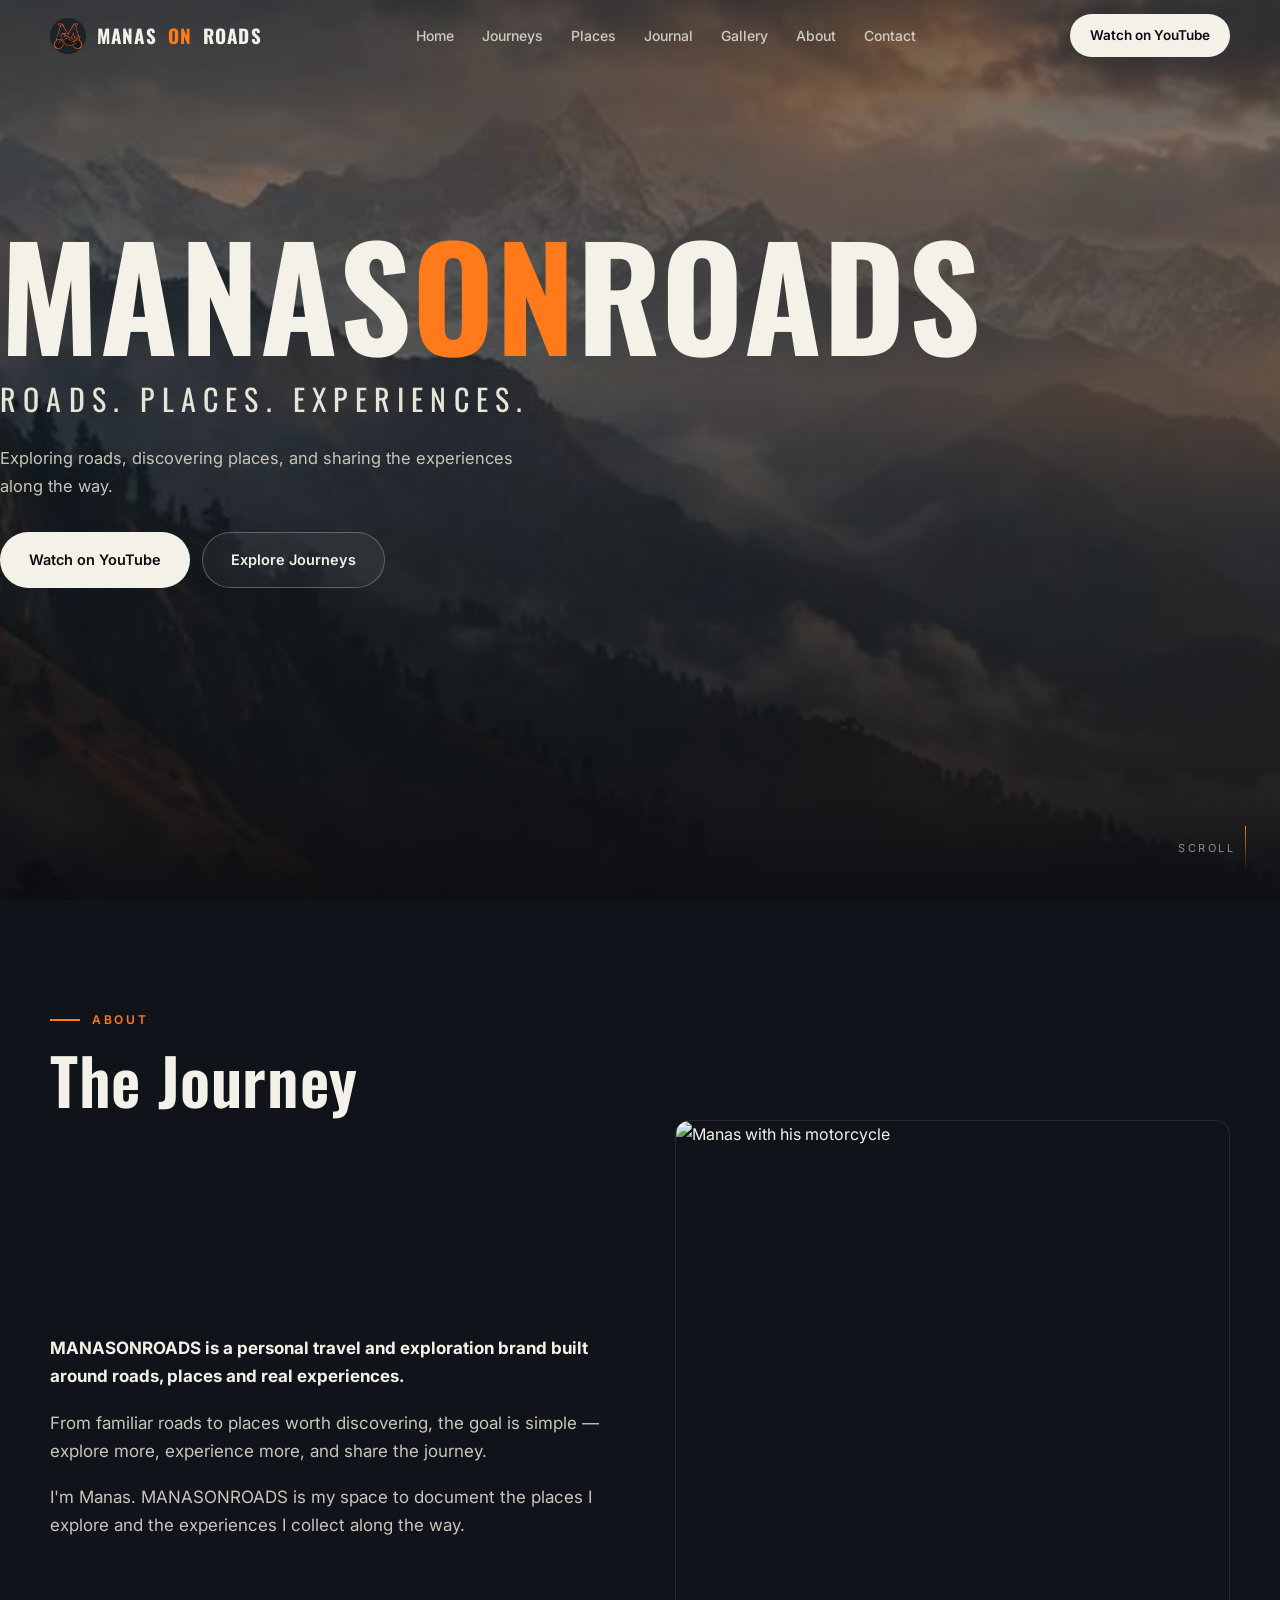
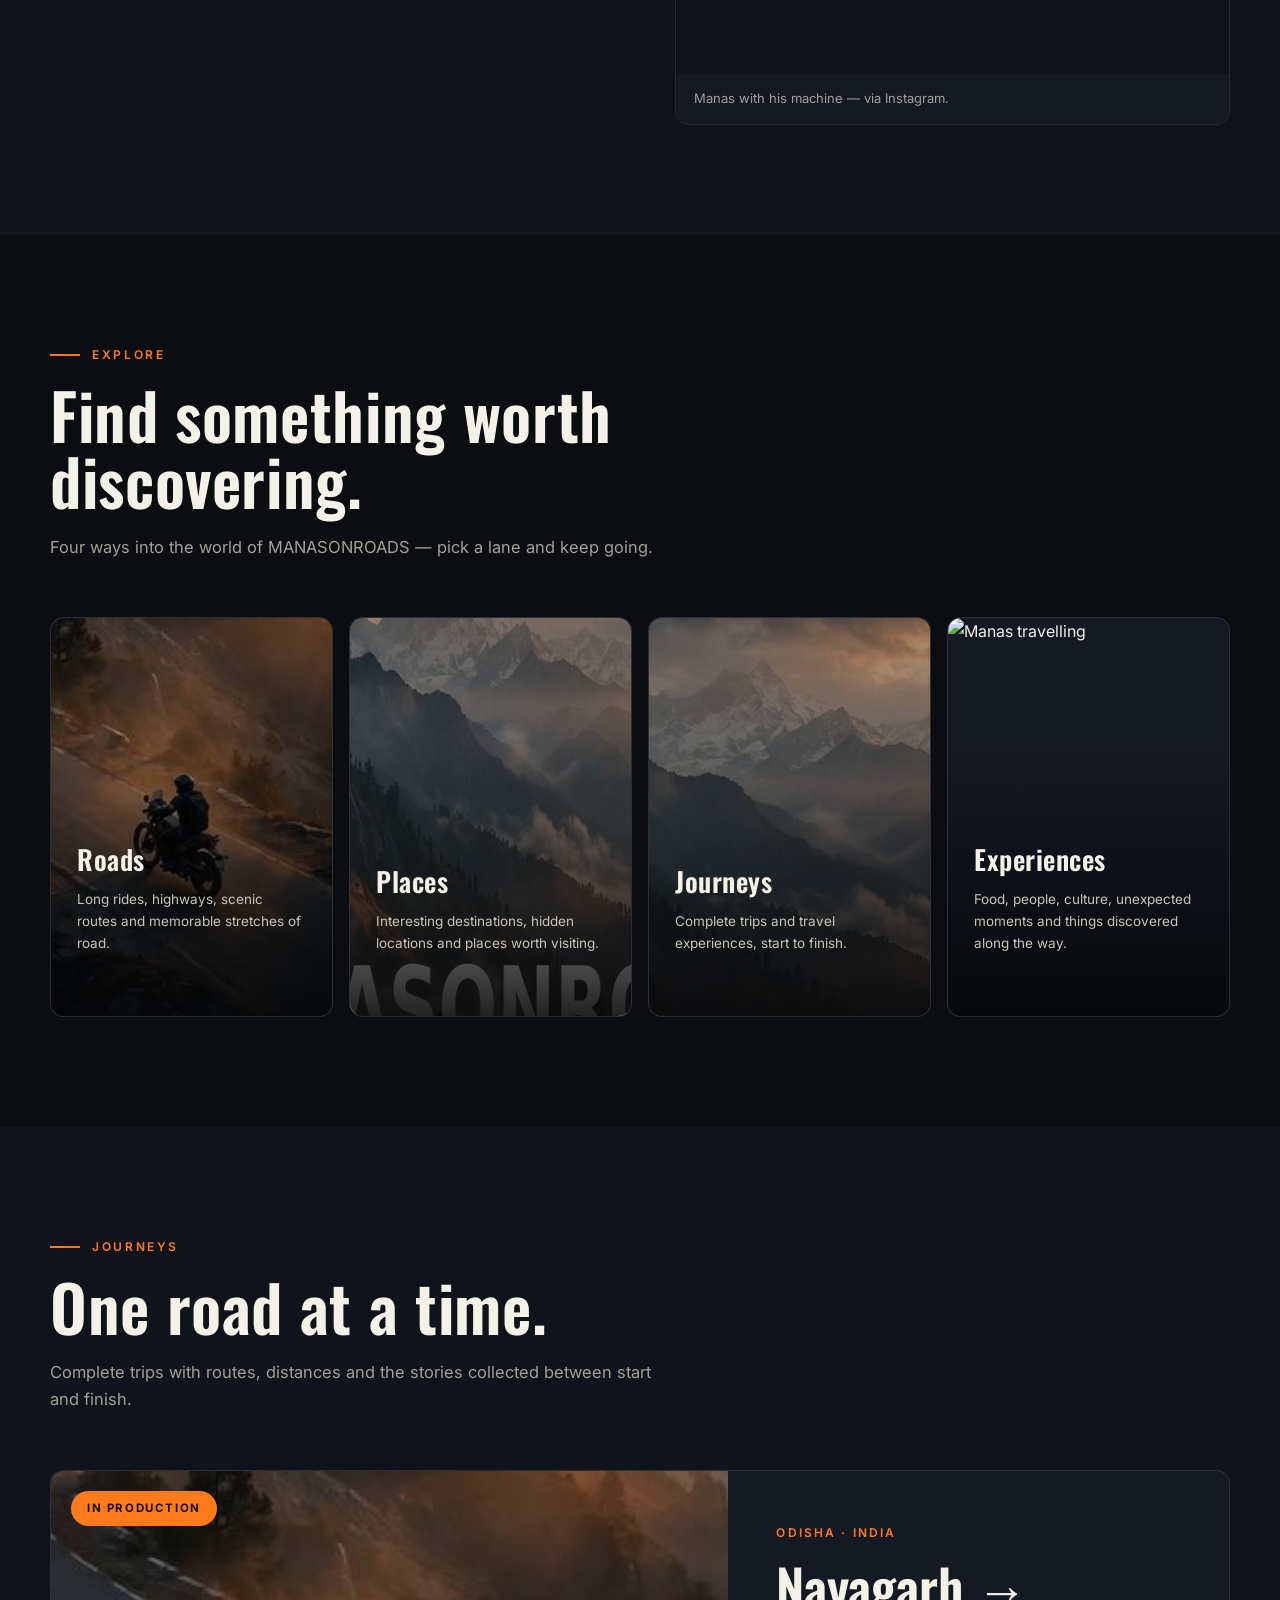
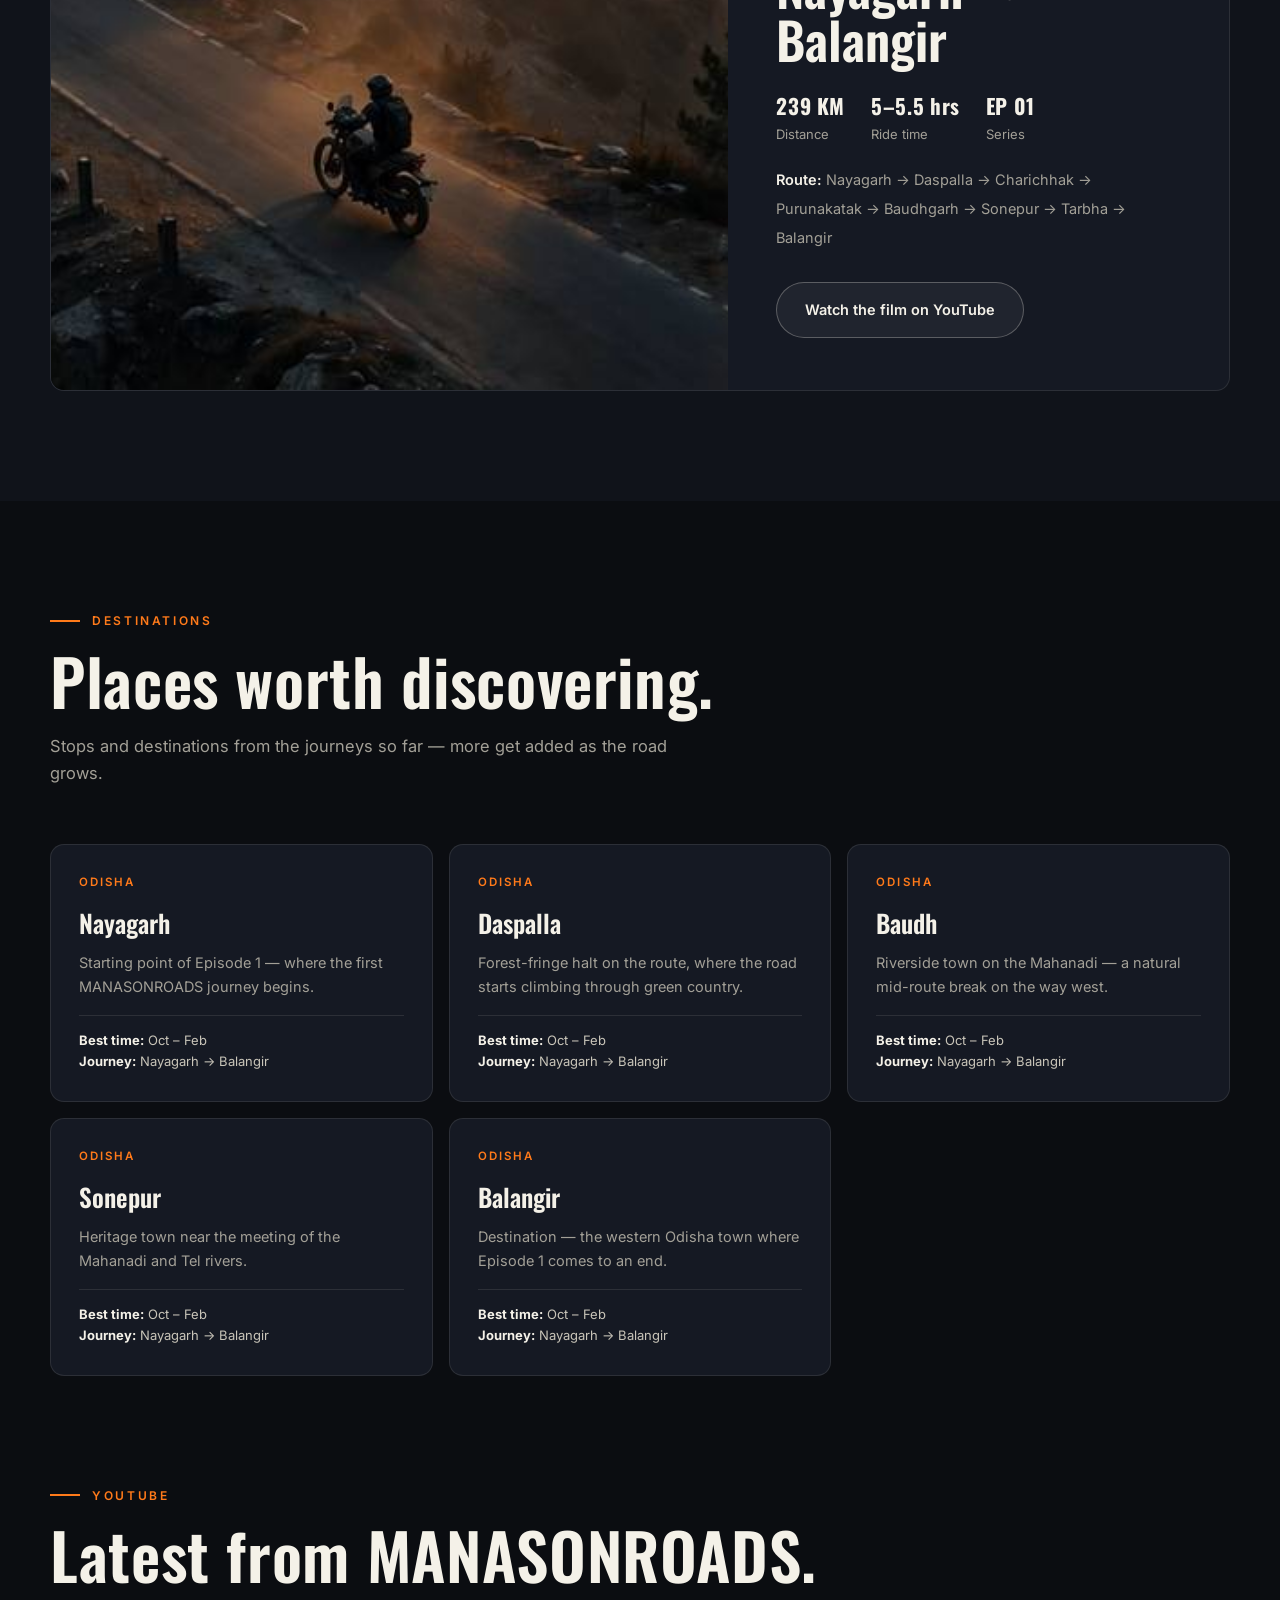
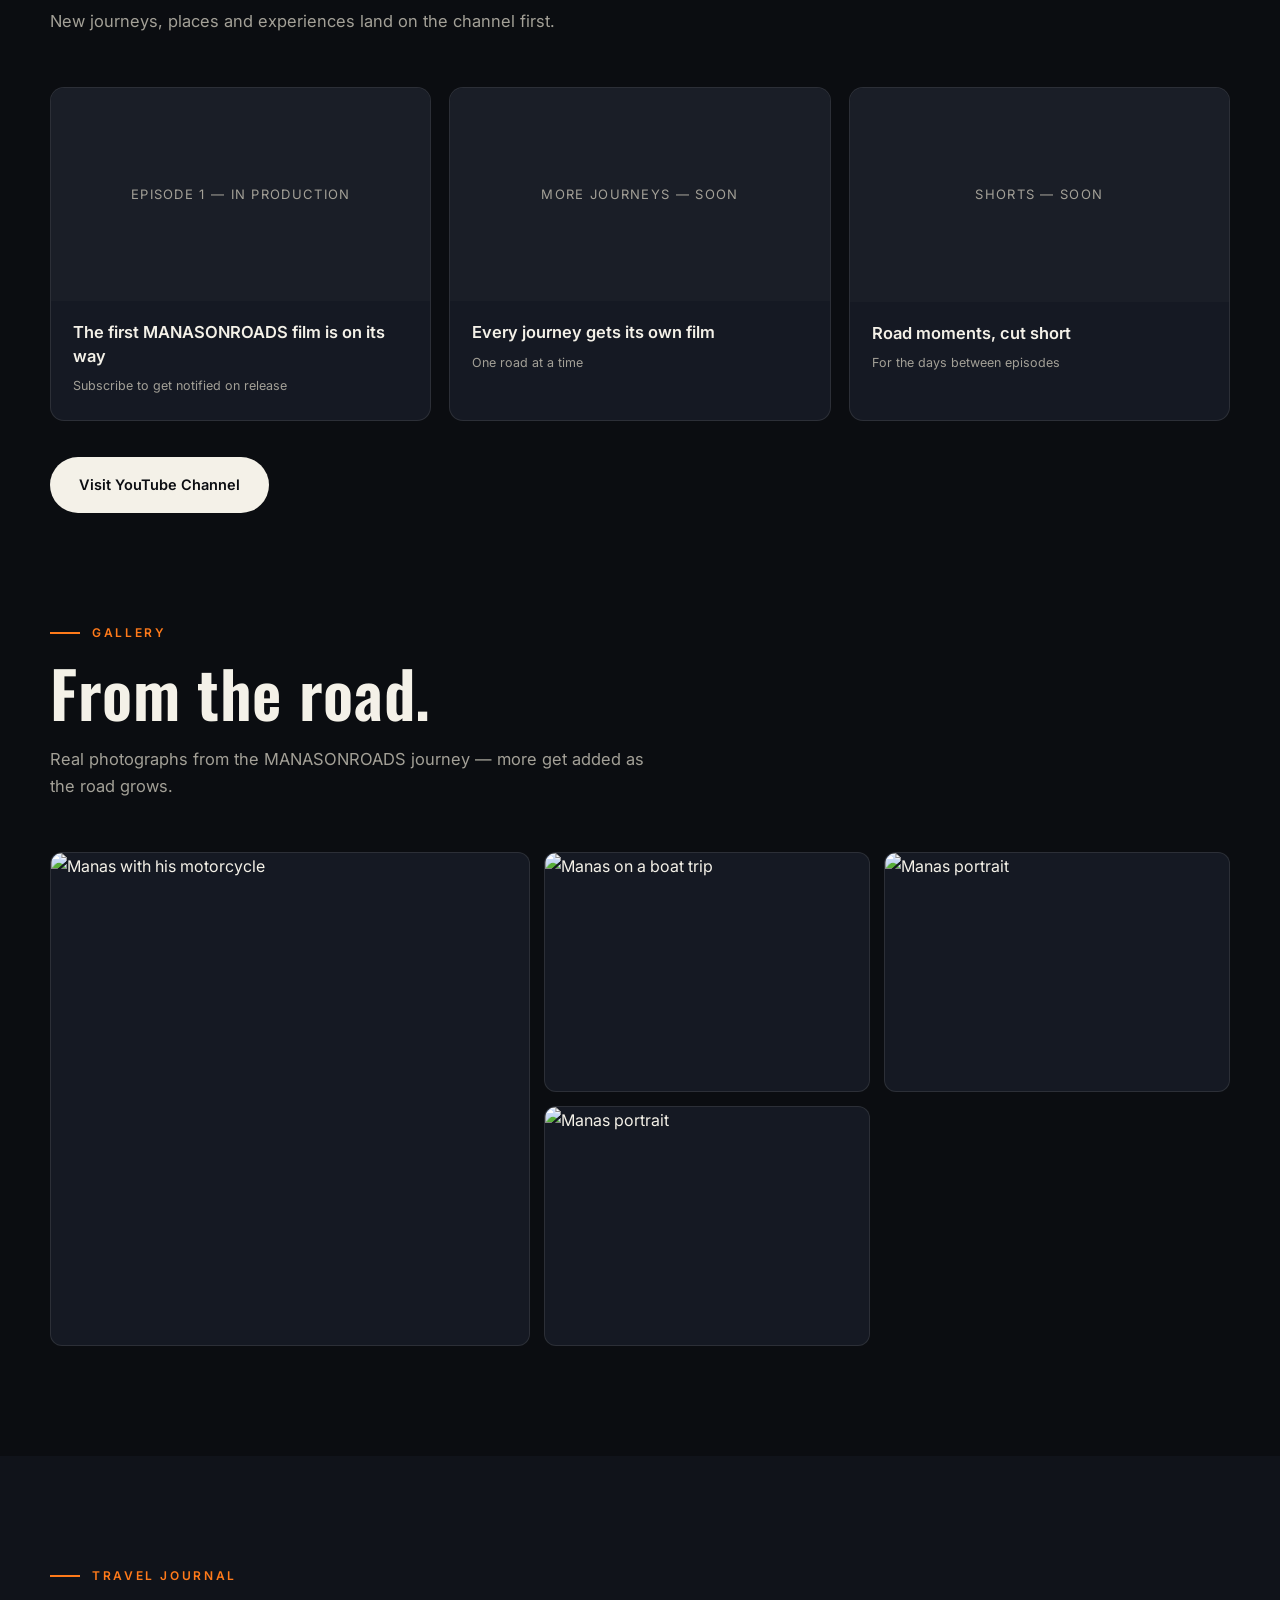
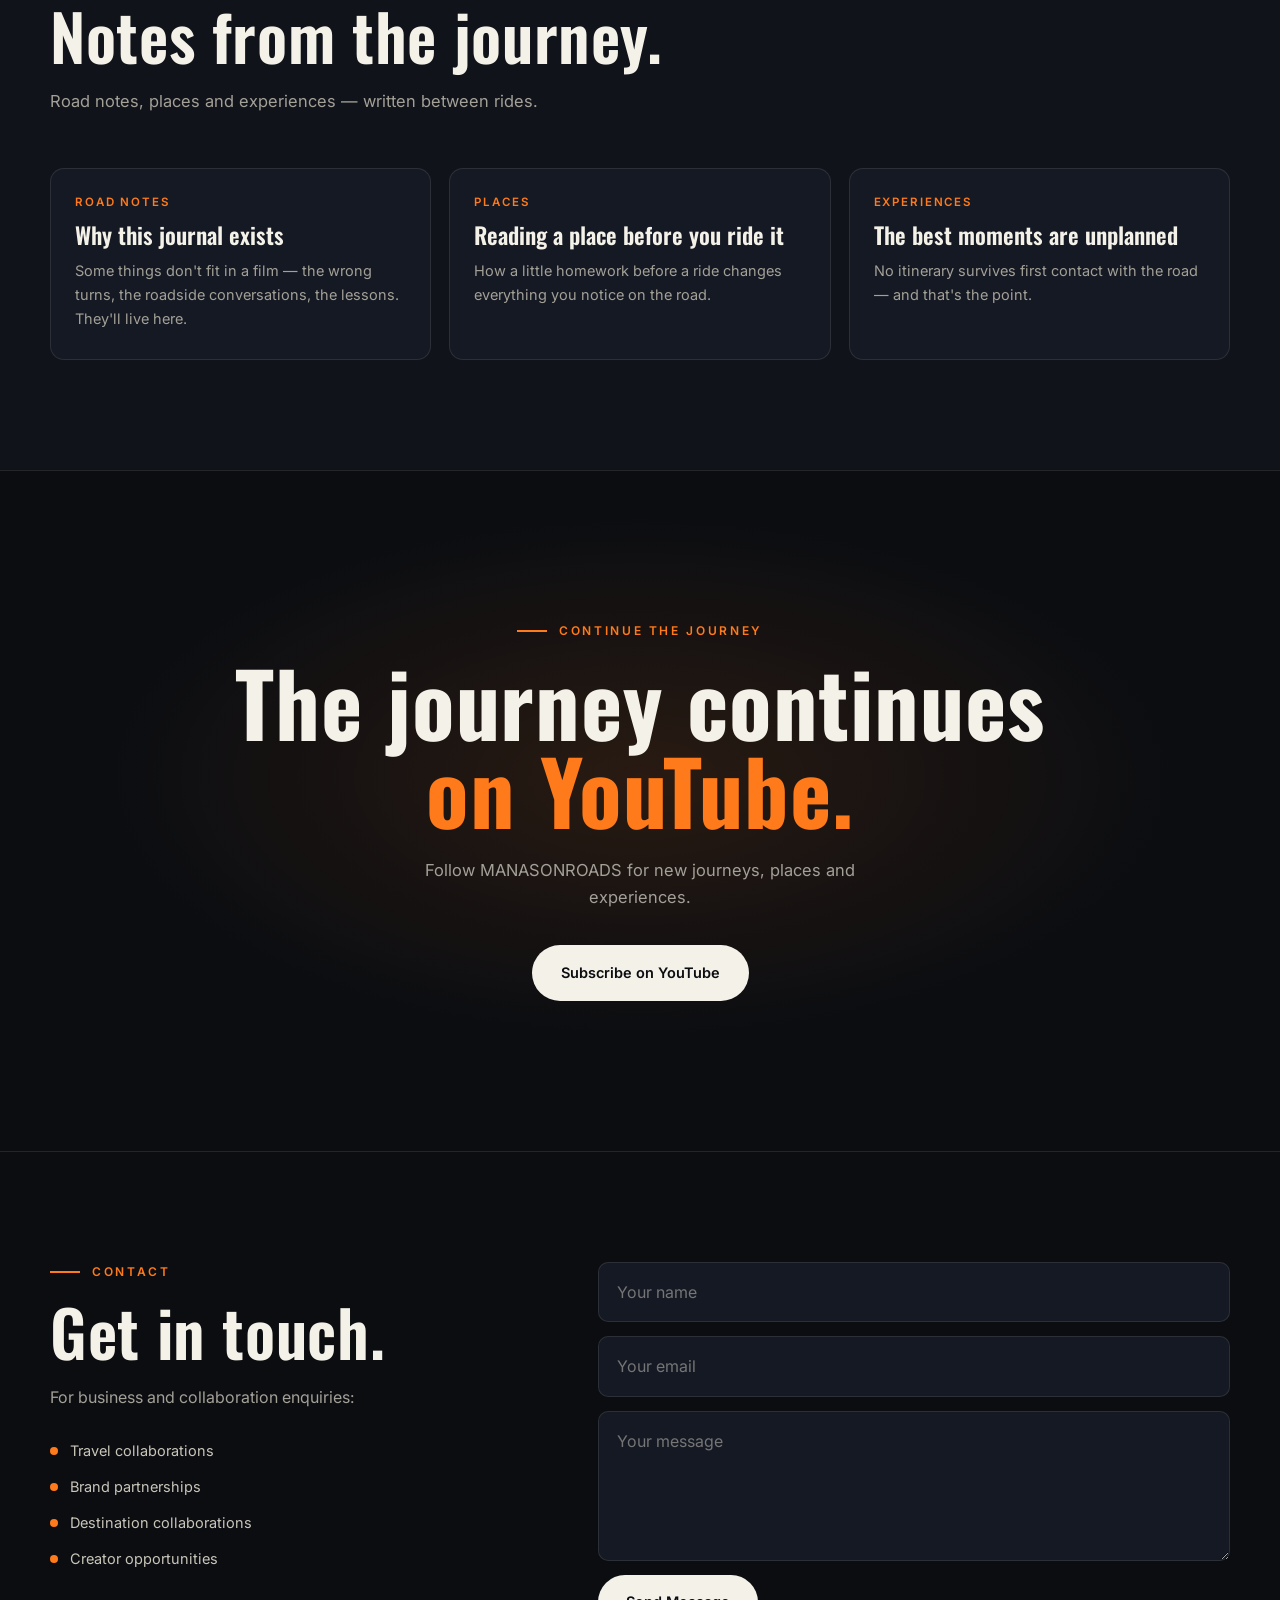
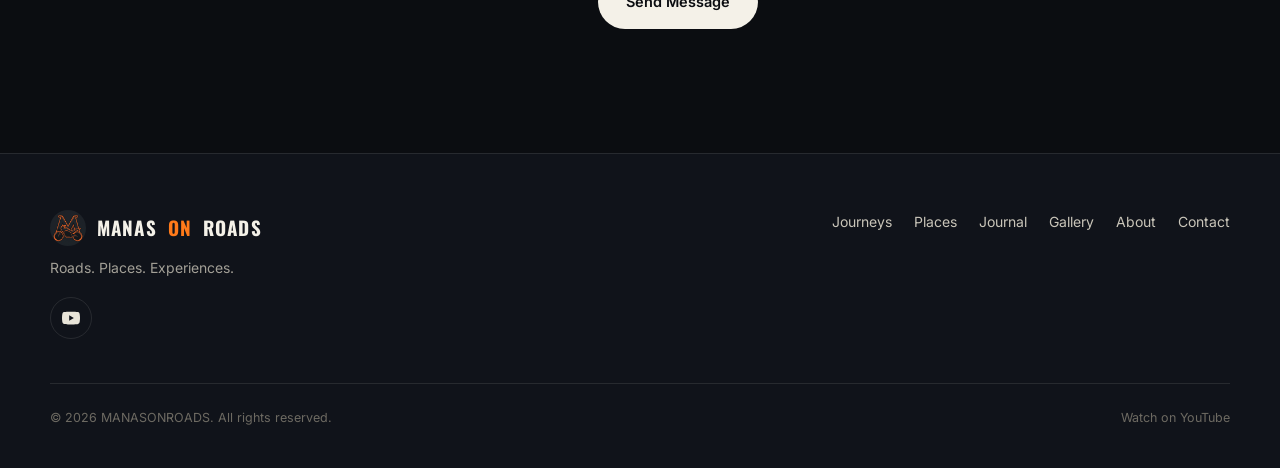
==== index.html @ 65888d36 "Swap selfie for Instagram photos" ====
<!DOCTYPE html>
<html lang="en">
<head>
  <meta charset="UTF-8">
  <meta name="viewport" content="width=device-width, initial-scale=1.0">

  <!--
  ============================================================
  MANASONROADS — SITE CONFIG
  Edit the values below to update links across the whole site.
  Leave a social URL empty ("") and it will be hidden automatically.
  ============================================================
  YOUTUBE_URL   = https://www.youtube.com/@ManasOnRoads
  INSTAGRAM_URL = (not provided yet)
  FACEBOOK_URL  = (not provided yet)
  X_URL         = (not provided yet)
  TELEGRAM_URL  = (not provided yet)
  CONTACT_EMAIL = (not provided yet)
  SITE_URL      = https://jenam977-dot.github.io/manasonroads/
  ============================================================
  CONTENT: journeys, places, journal and gallery items are marked
  with EDIT comments in the body. Replace placeholder imagery
  (assets/*.jpg) with real road photos when available.
  ============================================================
  -->

  <title>MANASONROADS — Roads. Places. Experiences.</title>
  <meta name="description" content="MANASONROADS — exploring roads, discovering places, and sharing the experiences along the way. A personal travel brand by Manas.">
  <meta name="theme-color" content="#0b0d11">
  <link rel="canonical" href="https://jenam977-dot.github.io/manasonroads/">

  <meta property="og:title" content="MANASONROADS — Roads. Places. Experiences.">
  <meta property="og:description" content="Exploring roads, discovering places, and sharing the experiences along the way.">
  <meta property="og:type" content="website">
  <meta property="og:url" content="https://jenam977-dot.github.io/manasonroads/">
  <meta property="og:image" content="https://jenam977-dot.github.io/manasonroads/assets/hero.jpg">
  <meta name="twitter:card" content="summary_large_image">
  <meta name="twitter:title" content="MANASONROADS — Roads. Places. Experiences.">
  <meta name="twitter:description" content="Exploring roads, discovering places, and sharing the experiences along the way.">
  <meta name="twitter:image" content="https://jenam977-dot.github.io/manasonroads/assets/hero.jpg">

  <link rel="icon" type="image/png" href="assets/logo.png">
  <link rel="preconnect" href="https://fonts.googleapis.com">
  <link rel="preconnect" href="https://fonts.gstatic.com" crossorigin>
  <link href="https://fonts.googleapis.com/css2?family=Oswald:wght@500;600;700&family=Inter:wght@400;500;600&display=swap" rel="stylesheet">

  <script type="application/ld+json">
  {
    "@context": "https://schema.org",
    "@type": "WebSite",
    "name": "MANASONROADS",
    "alternateName": "ManasOnRoads",
    "url": "https://jenam977-dot.github.io/manasonroads/",
    "description": "Roads. Places. Experiences. A personal travel brand by Manas.",
    "publisher": {
      "@type": "Person",
      "name": "Manas",
      "sameAs": ["https://www.youtube.com/@ManasOnRoads"]
    }
  }
  </script>

  <style>
    :root {
      --bg: #0b0d11;
      --bg-soft: #10131a;
      --surface: #151923;
      --text: #f4f1e8;
      --muted: #a3a097;
      --line: rgba(244,241,232,.10);
      --accent: #ff7a1a;
      --accent-soft: rgba(255,122,26,.12);
      --max: 1180px;
      --radius: 14px;
      --nav-height: 72px;
    }

    * { box-sizing: border-box; margin: 0; padding: 0; }
    html { scroll-behavior: smooth; }
    body {
      background: var(--bg); color: var(--text);
      font-family: "Inter", system-ui, -apple-system, sans-serif;
      line-height: 1.65; overflow-x: hidden;
      -webkit-font-smoothing: antialiased;
    }
    a { color: inherit; text-decoration: none; }
    img { width: 100%; display: block; object-fit: cover; }
    button { font: inherit; }
    ::selection { background: var(--accent); color: #14100a; }
    :focus-visible { outline: 2px solid var(--accent); outline-offset: 3px; }

    .container { width: min(calc(100% - 40px), var(--max)); margin: auto; }

    /* ---------- nav ---------- */
    .nav {
      position: fixed; inset: 0 0 auto; height: var(--nav-height); z-index: 1000;
      border-bottom: 1px solid transparent; transition: background .3s ease, border-color .3s ease;
    }
    .nav.scrolled { background: rgba(11,13,17,.88); backdrop-filter: blur(14px); border-color: var(--line); }
    .nav-inner { height: 100%; display: flex; align-items: center; justify-content: space-between; }
    .logo { display: flex; align-items: center; gap: 11px; font-family: "Oswald", sans-serif; font-size: 19px; font-weight: 700; letter-spacing: .06em; }
    .logo img { width: 36px; height: 36px; border-radius: 50%; }
    .logo span { color: var(--accent); }
    .nav-links { display: flex; gap: 28px; align-items: center; list-style: none; }
    .nav-links a { color: #cfccc2; font-size: 14px; font-weight: 500; transition: color .2s; }
    .nav-links a:hover { color: #fff; }
    .youtube-btn {
      background: var(--text); color: #0b0d11; border-radius: 999px;
      padding: 10px 20px; font-weight: 600; font-size: 13.5px; transition: transform .2s, background .2s;
    }
    .youtube-btn:hover { transform: translateY(-2px); background: var(--accent); }
    .menu-btn { display: none; border: 0; background: none; color: #fff; font-size: 26px; cursor: pointer; line-height: 1; }

    /* ---------- hero ---------- */
    .hero { min-height: 100svh; position: relative; display: flex; align-items: flex-end; overflow: hidden; }
    .hero-bg {
      position: absolute; inset: 0;
      background:
        linear-gradient(180deg, rgba(11,13,17,.30) 0%, rgba(11,13,17,.18) 38%, rgba(11,13,17,.94) 100%),
        url("assets/hero.jpg") center / cover;
      animation: heroDrift 22s ease-in-out infinite alternate;
    }
    @keyframes heroDrift { from { transform: scale(1.02); } to { transform: scale(1.09); } }
    .hero-content { position: relative; z-index: 2; padding-bottom: 84px; width: 100%; }
    .hero h1 {
      font-family: "Oswald", sans-serif; font-weight: 700;
      font-size: clamp(56px, 11vw, 148px); line-height: .92; letter-spacing: .01em;
      animation: riseIn 1s ease both .1s;
    }
    .hero h1 span { color: var(--accent); }
    .hero .sub {
      font-family: "Oswald", sans-serif; font-size: clamp(19px, 3vw, 30px);
      letter-spacing: .24em; text-transform: uppercase; color: #e8e4d8; margin-top: 16px;
      animation: riseIn 1s ease both .28s;
    }
    .hero-description { max-width: 540px; color: #c9c5b9; margin-top: 22px; font-size: 16.5px; animation: riseIn 1s ease both .42s; }
    .hero-actions { display: flex; gap: 12px; margin-top: 32px; flex-wrap: wrap; animation: riseIn 1s ease both .54s; }
    @keyframes riseIn { from { opacity: 0; transform: translateY(26px); } to { opacity: 1; transform: none; } }
    .btn {
      display: inline-flex; align-items: center; justify-content: center;
      padding: 15px 28px; border-radius: 999px; font-size: 14.5px; font-weight: 600;
      transition: transform .2s, background .2s, border-color .2s; border: 1px solid transparent; cursor: pointer;
    }
    .btn-primary { background: var(--text); color: #0b0d11; }
    .btn-primary:hover { background: var(--accent); transform: translateY(-2px); }
    .btn-secondary { border-color: rgba(244,241,232,.28); color: var(--text); background: rgba(255,255,255,.05); }
    .btn-secondary:hover { border-color: var(--accent); color: var(--accent); }
    .scroll-hint {
      position: absolute; right: 34px; bottom: 30px; z-index: 2;
      font-size: 11px; letter-spacing: .22em; text-transform: uppercase; color: #8f8c83;
      display: flex; align-items: center; gap: 10px;
    }
    .scroll-hint::after { content: ""; width: 1px; height: 44px; background: linear-gradient(var(--accent), transparent); animation: hintDrop 2.2s ease-in-out infinite; }
    @keyframes hintDrop { 0%,100% { opacity: .35; } 50% { opacity: 1; } }

    /* ---------- sections ---------- */
    section { padding: 110px 0; }
    .section-label { color: var(--accent); font-size: 12px; font-weight: 600; text-transform: uppercase; letter-spacing: .22em; margin-bottom: 16px; display: flex; align-items: center; gap: 12px; }
    .section-label::before { content: ""; width: 30px; height: 2px; background: var(--accent); }
    .section-title { font-family: "Oswald", sans-serif; font-weight: 600; font-size: clamp(36px, 5vw, 64px); letter-spacing: .01em; line-height: 1.04; max-width: 820px; }
    .section-intro { max-width: 620px; color: var(--muted); margin-top: 20px; font-size: 16.5px; }

    /* ---------- about ---------- */
    .about { background: var(--bg-soft); }
    .about-grid { display: grid; grid-template-columns: 1fr 1fr; gap: 70px; align-items: center; margin-top: 8px; }
    .about-copy { color: #c9c5b9; font-size: 17px; margin-top: 28px; max-width: 560px; }
    .about-copy p + p { margin-top: 18px; }
    .about-copy strong { color: var(--text); }
    .about-image { border-radius: var(--radius); overflow: hidden; border: 1px solid var(--line); }
    .about-image img { aspect-ratio: 1 / 1; }
    .about-image figcaption { padding: 14px 18px; font-size: 13px; color: var(--muted); background: var(--surface); }

    /* ---------- explore ---------- */
    .explore-grid { margin-top: 56px; display: grid; grid-template-columns: repeat(4, 1fr); gap: 16px; }
    .explore-card { min-height: 400px; position: relative; border-radius: var(--radius); overflow: hidden; background: var(--surface); border: 1px solid var(--line); display: block; }
    .explore-card img { height: 100%; position: absolute; inset: 0; transition: transform .8s cubic-bezier(.2,.6,.2,1); }
    .explore-card:hover img { transform: scale(1.07); }
    .explore-overlay {
      position: absolute; inset: 0; padding: 26px; display: flex; flex-direction: column; justify-content: flex-end;
      background: linear-gradient(transparent 30%, rgba(5,6,8,.88));
    }
    .explore-card h3 { font-family: "Oswald", sans-serif; font-size: 27px; font-weight: 600; letter-spacing: .02em; }
    .explore-card p { color: #c9c5b9; font-size: 13.5px; margin-top: 6px; }
    .explore-go { margin-top: 14px; font-size: 13px; font-weight: 600; color: var(--accent); letter-spacing: .08em; text-transform: uppercase; opacity: 0; transform: translateY(6px); transition: opacity .3s, transform .3s; }
    .explore-card:hover .explore-go { opacity: 1; transform: none; }

    /* ---------- journeys ---------- */
    .journeys { background: var(--bg-soft); }
    .journey-card {
      margin-top: 56px; display: grid; grid-template-columns: 1.15fr .85fr;
      border-radius: var(--radius); overflow: hidden; background: var(--surface); border: 1px solid var(--line);
    }
    .journey-image { position: relative; overflow: hidden; min-height: 420px; }
    .journey-image img { position: absolute; inset: 0; height: 100%; transition: transform .8s cubic-bezier(.2,.6,.2,1); }
    .journey-card:hover .journey-image img { transform: scale(1.045); }
    .journey-status {
      position: absolute; top: 20px; left: 20px; z-index: 2;
      background: var(--accent); color: #14100a; font-size: 11.5px; font-weight: 700;
      letter-spacing: .14em; text-transform: uppercase; padding: 8px 16px; border-radius: 999px;
    }
    .journey-info { padding: 52px 48px; display: flex; flex-direction: column; justify-content: center; }
    .journey-tag { color: var(--accent); font-size: 12px; letter-spacing: .18em; text-transform: uppercase; margin-bottom: 18px; font-weight: 600; }
    .journey-info h3 { font-family: "Oswald", sans-serif; font-size: clamp(34px, 4vw, 54px); line-height: 1.02; font-weight: 600; }
    .journey-meta { display: flex; gap: 26px; margin-top: 24px; flex-wrap: wrap; }
    .journey-meta div { font-size: 13px; color: var(--muted); }
    .journey-meta b { display: block; font-family: "Oswald", sans-serif; font-size: 21px; color: var(--text); letter-spacing: .03em; }
    .route { color: var(--muted); font-size: 14.5px; margin-top: 20px; line-height: 2; }
    .route b { color: var(--text); font-weight: 600; }
    .journey-info .btn { margin-top: 30px; align-self: flex-start; }

    /* ---------- places ---------- */
    .places-grid { margin-top: 56px; display: grid; grid-template-columns: repeat(3, 1fr); gap: 16px; }
    .place-card { border: 1px solid var(--line); border-radius: var(--radius); background: var(--surface); padding: 28px; transition: border-color .25s, transform .25s; }
    .place-card:hover { border-color: var(--accent); transform: translateY(-4px); }
    .place-card .state { font-size: 11.5px; letter-spacing: .18em; text-transform: uppercase; color: var(--accent); font-weight: 600; }
    .place-card h3 { font-family: "Oswald", sans-serif; font-size: 25px; margin: 10px 0 8px; font-weight: 600; }
    .place-card p { color: var(--muted); font-size: 14.5px; }
    .place-card .best { margin-top: 16px; font-size: 13px; color: #c9c5b9; border-top: 1px solid var(--line); padding-top: 14px; }
    .place-card .best b { color: var(--text); }

    /* ---------- videos ---------- */
    .video-grid { margin-top: 52px; display: grid; grid-template-columns: repeat(3, 1fr); gap: 18px; }
    .video-card { background: var(--surface); border: 1px solid var(--line); border-radius: var(--radius); overflow: hidden; transition: transform .25s, border-color .25s; }
    .video-card:hover { transform: translateY(-5px); border-color: var(--accent); }
    .video-thumb { aspect-ratio: 16 / 9; position: relative; background: #1a1e27; overflow: hidden; display: grid; place-items: center; }
    .video-thumb img { position: absolute; inset: 0; height: 100%; }
    .video-thumb .ph { color: var(--muted); font-size: 13px; letter-spacing: .1em; text-transform: uppercase; padding: 0 24px; text-align: center; }
    .video-info { padding: 20px 22px 24px; }
    .video-info h3 { font-size: 16.5px; line-height: 1.4; font-weight: 600; }
    .video-meta { color: var(--muted); font-size: 12.5px; margin-top: 8px; }
    .cta-row { margin-top: 36px; }

    /* ---------- gallery ---------- */
    .gallery-grid { margin-top: 52px; display: grid; grid-template-columns: 1.25fr .85fr .9fr; grid-auto-rows: 240px; gap: 14px; }
    .gallery-item { overflow: hidden; border-radius: 12px; cursor: zoom-in; position: relative; border: 1px solid var(--line); background: var(--surface); }
    .gallery-item:first-child { grid-row: span 2; }
    .gallery-item img { height: 100%; transition: transform .7s cubic-bezier(.2,.6,.2,1); }
    .gallery-item:hover img { transform: scale(1.06); }
    .gallery-item figcaption {
      position: absolute; left: 0; right: 0; bottom: 0; padding: 26px 18px 14px; font-size: 13px; color: #e8e4d8;
      background: linear-gradient(transparent, rgba(5,6,8,.85)); opacity: 0; transition: opacity .3s;
    }
    .gallery-item:hover figcaption { opacity: 1; }

    /* ---------- journal ---------- */
    .journal { background: var(--bg-soft); }
    .journal-grid { margin-top: 52px; display: grid; grid-template-columns: repeat(3, 1fr); gap: 18px; }
    .journal-card { border: 1px solid var(--line); border-radius: var(--radius); overflow: hidden; background: var(--surface); transition: transform .25s, border-color .25s; }
    .journal-card:hover { transform: translateY(-4px); border-color: var(--accent); }
    .journal-card img { aspect-ratio: 16 / 10; }
    .journal-body { padding: 24px 24px 28px; }
    .journal-cat { color: var(--accent); font-size: 11.5px; text-transform: uppercase; letter-spacing: .16em; font-weight: 600; }
    .journal-card h3 { font-family: "Oswald", sans-serif; font-size: 23px; line-height: 1.2; margin-top: 10px; font-weight: 600; }
    .journal-card p { color: var(--muted); font-size: 14.5px; margin-top: 10px; }

    /* ---------- youtube cta ---------- */
    .youtube-cta { padding: 150px 0; text-align: center; background: radial-gradient(ellipse 60% 55% at 50% 45%, var(--accent-soft), transparent 70%), var(--bg); border-top: 1px solid var(--line); border-bottom: 1px solid var(--line); }
    .youtube-cta h2 { font-family: "Oswald", sans-serif; font-size: clamp(40px, 7vw, 88px); letter-spacing: .01em; line-height: 1; max-width: 900px; margin: 0 auto; font-weight: 700; }
    .youtube-cta h2 span { color: var(--accent); }
    .youtube-cta p { color: var(--muted); max-width: 520px; margin: 24px auto 34px; font-size: 16.5px; }

    /* ---------- contact ---------- */
    .contact-grid { display: grid; grid-template-columns: .85fr 1.15fr; gap: 80px; align-items: start; }
    .contact-copy p { color: var(--muted); max-width: 440px; margin-top: 20px; font-size: 16px; }
    .contact-points { margin-top: 28px; display: grid; gap: 12px; }
    .contact-points div { display: flex; gap: 12px; align-items: center; font-size: 14.5px; color: #c9c5b9; }
    .contact-points i { width: 8px; height: 8px; border-radius: 50%; background: var(--accent); flex: none; font-style: normal; }
    .contact-form { display: grid; gap: 14px; }
    .contact-form input, .contact-form textarea {
      width: 100%; border: 1px solid var(--line); background: var(--surface); color: #fff;
      border-radius: 10px; padding: 16px 18px; outline: none; font: inherit; transition: border-color .2s;
    }
    .contact-form input:focus, .contact-form textarea:focus { border-color: var(--accent); }
    .contact-form textarea { min-height: 150px; resize: vertical; }
    .contact-form .btn { justify-self: start; border: 0; }
    .form-note { font-size: 13px; color: var(--muted); }

    /* ---------- footer ---------- */
    footer { border-top: 1px solid var(--line); padding: 56px 0 40px; background: var(--bg-soft); }
    .footer-top { display: flex; justify-content: space-between; gap: 34px; align-items: flex-start; flex-wrap: wrap; }
    .footer-brand .logo { margin-bottom: 10px; }
    .footer-tagline { color: var(--muted); font-size: 14px; }
    .footer-nav { display: flex; gap: 22px; flex-wrap: wrap; font-size: 14px; color: #c9c5b9; }
    .footer-nav a:hover { color: var(--accent); }
    .socials { display: flex; gap: 10px; margin-top: 18px; }
    .socials a {
      width: 42px; height: 42px; border-radius: 50%; border: 1px solid var(--line);
      display: grid; place-items: center; transition: border-color .2s, background .2s, transform .2s;
    }
    .socials a:hover { border-color: var(--accent); background: var(--accent-soft); transform: translateY(-2px); }
    .socials svg { width: 18px; height: 18px; fill: #e8e4d8; }
    .copyright { color: #6d6a62; font-size: 12.5px; margin-top: 44px; padding-top: 24px; border-top: 1px solid var(--line); display: flex; justify-content: space-between; gap: 12px; flex-wrap: wrap; }

    /* ---------- lightbox ---------- */
    .lightbox { position: fixed; inset: 0; z-index: 2000; background: rgba(4,5,7,.95); display: none; place-items: center; padding: 24px; }
    .lightbox.active { display: grid; }
    .lightbox figure { max-width: 1020px; width: 100%; }
    .lightbox img { max-height: 80vh; object-fit: contain; border-radius: 8px; }
    .lightbox figcaption { text-align: center; color: var(--muted); font-size: 14px; margin-top: 14px; }
    .lightbox-close { position: absolute; top: 20px; right: 26px; background: none; color: #fff; border: 0; font-size: 38px; cursor: pointer; line-height: 1; }

    .reveal { opacity: 0; transform: translateY(28px); transition: opacity .8s ease, transform .8s ease; }
    .reveal.in { opacity: 1; transform: none; }

    @media (prefers-reduced-motion: reduce) {
      *, *::before, *::after { animation: none !important; transition: none !important; }
      html { scroll-behavior: auto; }
      .reveal { opacity: 1; transform: none; }
    }

    @media (max-width: 960px) {
      .nav-links, .nav .youtube-btn { display: none; }
      .menu-btn { display: block; }
      .nav-links.mobile-open {
        display: flex; position: absolute; top: var(--nav-height); left: 16px; right: 16px;
        background: rgba(13,16,22,.98); border: 1px solid var(--line); border-radius: 14px;
        padding: 18px 22px; flex-direction: column; align-items: flex-start; gap: 4px;
      }
      .nav-links.mobile-open a { padding: 10px 0; font-size: 16px; width: 100%; }
      .about-grid, .journey-card, .contact-grid { grid-template-columns: 1fr; }
      .about-grid { gap: 44px; }
      .explore-grid { grid-template-columns: repeat(2, 1fr); }
      .places-grid, .video-grid, .journal-grid { grid-template-columns: 1fr 1fr; }
      .journey-info { padding: 36px 30px; }
      .journey-image { min-height: 300px; }
      .contact-grid { gap: 48px; }
    }
    @media (max-width: 620px) {
      .container { width: min(calc(100% - 32px), var(--max)); }
      section { padding: 76px 0; }
      .hero-content { padding-bottom: 70px; }
      .scroll-hint { display: none; }
      .explore-grid, .places-grid, .video-grid, .journal-grid { grid-template-columns: 1fr; }
      .explore-card { min-height: 320px; }
      .gallery-grid { grid-template-columns: 1fr 1fr; grid-auto-rows: 170px; }
      .gallery-item:first-child { grid-column: span 2; grid-row: span 1; }
      .btn { width: 100%; }
      .hero-actions .btn { width: auto; flex: 1; }
      .footer-top { flex-direction: column; }
    }
  </style>
</head>

<body>

  <header class="nav" id="navbar">
    <div class="container nav-inner">
      <a href="#home" class="logo" aria-label="MANASONROADS home">
        <img src="assets/logo.png" alt="MANASONROADS logo">MANAS<span>ON</span>ROADS
      </a>
      <nav aria-label="Primary">
        <ul class="nav-links" id="navLinks">
          <li><a href="#home">Home</a></li>
          <li><a href="#journeys">Journeys</a></li>
          <li><a href="#places">Places</a></li>
          <li><a href="#journal">Journal</a></li>
          <li><a href="#gallery">Gallery</a></li>
          <li><a href="#about">About</a></li>
          <li><a href="#contact">Contact</a></li>
        </ul>
      </nav>
      <a class="youtube-btn" data-link="youtube" href="https://www.youtube.com/@ManasOnRoads" target="_blank" rel="noopener">Watch on YouTube</a>
      <button class="menu-btn" id="menuBtn" aria-label="Open menu" aria-expanded="false">☰</button>
    </div>
  </header>

  <main>
    <!-- ============ HERO ============ -->
    <section class="hero" id="home">
      <div class="hero-bg" role="img" aria-label="Dawn light over mountain ridges"></div>
      <div class="container hero-content">
        <h1>MANAS<span>ON</span>ROADS</h1>
        <div class="sub">Roads. Places. Experiences.</div>
        <p class="hero-description">Exploring roads, discovering places, and sharing the experiences along the way.</p>
        <div class="hero-actions">
          <a data-link="youtube" href="https://www.youtube.com/@ManasOnRoads" target="_blank" rel="noopener" class="btn btn-primary">Watch on YouTube</a>
          <a href="#journeys" class="btn btn-secondary">Explore Journeys</a>
        </div>
      </div>
      <div class="scroll-hint">Scroll</div>
    </section>

    <!-- ============ ABOUT / THE JOURNEY ============ -->
    <section class="about" id="about">
      <div class="container">
        <div class="section-label">About</div>
        <h2 class="section-title reveal">The Journey</h2>
        <div class="about-grid">
          <div class="reveal">
            <div class="about-copy">
              <p><strong>MANASONROADS is a personal travel and exploration brand built around roads, places and real experiences.</strong></p>
              <p>From familiar roads to places worth discovering, the goal is simple — explore more, experience more, and share the journey.</p>
              <p>I'm Manas. MANASONROADS is my space to document the places I explore and the experiences I collect along the way.</p>
            </div>
          </div>
          <figure class="about-image reveal">
            <img src="assets/ig-manas-bike.jpg" alt="Manas with his motorcycle" loading="lazy">
            <figcaption>Manas with his machine — via Instagram.</figcaption>
          </figure>
        </div>
      </div>
    </section>

    <!-- ============ EXPLORE ============ -->
    <section id="explore">
      <div class="container">
        <div class="section-label">Explore</div>
        <h2 class="section-title reveal">Find something worth discovering.</h2>
        <p class="section-intro reveal">Four ways into the world of MANASONROADS — pick a lane and keep going.</p>
        <div class="explore-grid">
          <!-- EDIT: category cards. Swap images/text as sections grow. -->
          <a href="#journeys" class="explore-card reveal">
            <img src="assets/road.jpg" alt="An open road through the hills" loading="lazy">
            <div class="explore-overlay">
              <h3>Roads</h3>
              <p>Long rides, highways, scenic routes and memorable stretches of road.</p>
              <span class="explore-go">See journeys →</span>
            </div>
          </a>
          <a href="#places" class="explore-card reveal">
            <img src="assets/peaks.jpg" alt="Mountain ridges at dawn" loading="lazy">
            <div class="explore-overlay">
              <h3>Places</h3>
              <p>Interesting destinations, hidden locations and places worth visiting.</p>
              <span class="explore-go">See places →</span>
            </div>
          </a>
          <a href="#journeys" class="explore-card reveal">
            <img src="assets/hero.jpg" alt="High mountain road" loading="lazy">
            <div class="explore-overlay">
              <h3>Journeys</h3>
              <p>Complete trips and travel experiences, start to finish.</p>
              <span class="explore-go">See journeys →</span>
            </div>
          </a>
          <a href="#journal" class="explore-card reveal">
            <img src="assets/ig-manas-1.jpg" alt="Manas travelling" loading="lazy">
            <div class="explore-overlay">
              <h3>Experiences</h3>
              <p>Food, people, culture, unexpected moments and things discovered along the way.</p>
              <span class="explore-go">Read journal →</span>
            </div>
          </a>
        </div>
      </div>
    </section>

    <!-- ============ JOURNEYS ============ -->
    <section class="journeys" id="journeys">
      <div class="container">
        <div class="section-label">Journeys</div>
        <h2 class="section-title reveal">One road at a time.</h2>
        <p class="section-intro reveal">Complete trips with routes, distances and the stories collected between start and finish.</p>

        <!-- EDIT: journey cards. Copy this block for each new journey. -->
        <article class="journey-card reveal">
          <div class="journey-image">
            <span class="journey-status">In production</span>
            <!-- PLACEHOLDER image: replace with a real photo from this journey -->
            <img src="assets/road.jpg" alt="Open road — Nayagarh to Balangir journey" loading="lazy">
          </div>
          <div class="journey-info">
            <div class="journey-tag">Odisha · India</div>
            <h3>Nayagarh → Balangir</h3>
            <div class="journey-meta">
              <div><b>239 KM</b>Distance</div>
              <div><b>5–5.5 hrs</b>Ride time</div>
              <div><b>EP 01</b>Series</div>
            </div>
            <p class="route"><b>Route:</b> Nayagarh → Daspalla → Charichhak → Purunakatak → Baudhgarh → Sonepur → Tarbha → Balangir</p>
            <a data-link="youtube" href="https://www.youtube.com/@ManasOnRoads" target="_blank" rel="noopener" class="btn btn-secondary">Watch the film on YouTube</a>
          </div>
        </article>
      </div>
    </section>

    <!-- ============ PLACES ============ -->
    <section id="places">
      <div class="container">
        <div class="section-label">Destinations</div>
        <h2 class="section-title reveal">Places worth discovering.</h2>
        <p class="section-intro reveal">Stops and destinations from the journeys so far — more get added as the road grows.</p>
        <div class="places-grid">
          <!-- EDIT: place cards. Copy this block for each new destination. -->
          <article class="place-card reveal">
            <div class="state">Odisha</div>
            <h3>Nayagarh</h3>
            <p>Starting point of Episode 1 — where the first MANASONROADS journey begins.</p>
            <div class="best"><b>Best time:</b> Oct – Feb<br><b>Journey:</b> Nayagarh → Balangir</div>
          </article>
          <article class="place-card reveal">
            <div class="state">Odisha</div>
            <h3>Daspalla</h3>
            <p>Forest-fringe halt on the route, where the road starts climbing through green country.</p>
            <div class="best"><b>Best time:</b> Oct – Feb<br><b>Journey:</b> Nayagarh → Balangir</div>
          </article>
          <article class="place-card reveal">
            <div class="state">Odisha</div>
            <h3>Baudh</h3>
            <p>Riverside town on the Mahanadi — a natural mid-route break on the way west.</p>
            <div class="best"><b>Best time:</b> Oct – Feb<br><b>Journey:</b> Nayagarh → Balangir</div>
          </article>
          <article class="place-card reveal">
            <div class="state">Odisha</div>
            <h3>Sonepur</h3>
            <p>Heritage town near the meeting of the Mahanadi and Tel rivers.</p>
            <div class="best"><b>Best time:</b> Oct – Feb<br><b>Journey:</b> Nayagarh → Balangir</div>
          </article>
          <article class="place-card reveal">
            <div class="state">Odisha</div>
            <h3>Balangir</h3>
            <p>Destination — the western Odisha town where Episode 1 comes to an end.</p>
            <div class="best"><b>Best time:</b> Oct – Feb<br><b>Journey:</b> Nayagarh → Balangir</div>
          </article>
        </div>
      </div>
    </section>

    <!-- ============ YOUTUBE ============ -->
    <section id="youtube" style="padding-top:0">
      <div class="container">
        <div class="section-label">YouTube</div>
        <h2 class="section-title reveal">Latest from MANASONROADS.</h2>
        <p class="section-intro reveal">New journeys, places and experiences land on the channel first.</p>
        <div class="video-grid">
          <!-- PLACEHOLDER cards: replace with real video embeds/data when videos are published.
               Do not invent titles, views or dates. -->
          <article class="video-card reveal">
            <div class="video-thumb"><span class="ph">Episode 1 — in production</span></div>
            <div class="video-info">
              <h3>The first MANASONROADS film is on its way</h3>
              <div class="video-meta">Subscribe to get notified on release</div>
            </div>
          </article>
          <article class="video-card reveal">
            <div class="video-thumb"><span class="ph">More journeys — soon</span></div>
            <div class="video-info">
              <h3>Every journey gets its own film</h3>
              <div class="video-meta">One road at a time</div>
            </div>
          </article>
          <article class="video-card reveal">
            <div class="video-thumb"><span class="ph">Shorts — soon</span></div>
            <div class="video-info">
              <h3>Road moments, cut short</h3>
              <div class="video-meta">For the days between episodes</div>
            </div>
          </article>
        </div>
        <div class="cta-row reveal">
          <a data-link="youtube" href="https://www.youtube.com/@ManasOnRoads" target="_blank" rel="noopener" class="btn btn-primary">Visit YouTube Channel</a>
        </div>
      </div>
    </section>

    <!-- ============ GALLERY ============ -->
    <section id="gallery" style="padding-top:0">
      <div class="container">
        <div class="section-label">Gallery</div>
        <h2 class="section-title reveal">From the road.</h2>
        <p class="section-intro reveal">Real photographs from the MANASONROADS journey — more get added as the road grows.</p>
        <div class="gallery-grid">
          <!-- Real photos via Instagram. Add more <figure> blocks as new photos come in. -->
          <figure class="gallery-item reveal">
            <img src="assets/ig-manas-bike.jpg" alt="Manas with his motorcycle" loading="lazy" data-caption="With the machine — via Instagram">
            <figcaption>With the machine — via Instagram</figcaption>
          </figure>
          <figure class="gallery-item reveal">
            <img src="assets/ig-manas-boat.jpg" alt="Manas on a boat trip" loading="lazy" data-caption="On the water — via Instagram">
            <figcaption>On the water — via Instagram</figcaption>
          </figure>
          <figure class="gallery-item reveal">
            <img src="assets/ig-manas-1.jpg" alt="Manas portrait" loading="lazy" data-caption="Golden hour — via Instagram">
            <figcaption>Golden hour — via Instagram</figcaption>
          </figure>
          <figure class="gallery-item reveal">
            <img src="assets/ig-manas-2.jpg" alt="Manas portrait" loading="lazy" data-caption="City lights — via Instagram">
            <figcaption>City lights — via Instagram</figcaption>
          </figure>
        </div>
      </div>
    </section>

    <!-- ============ JOURNAL ============ -->
    <section class="journal" id="journal">
      <div class="container">
        <div class="section-label">Travel Journal</div>
        <h2 class="section-title reveal">Notes from the journey.</h2>
        <p class="section-intro reveal">Road notes, places and experiences — written between rides.</p>
        <div class="journal-grid">
          <!-- EDIT: journal cards. Copy this block for each new article. -->
          <article class="journal-card reveal">
            <!-- PLACEHOLDER: add a cover image when the first article is written -->
            <div class="journal-body">
              <div class="journal-cat">Road Notes</div>
              <h3>Why this journal exists</h3>
              <p>Some things don't fit in a film — the wrong turns, the roadside conversations, the lessons. They'll live here.</p>
            </div>
          </article>
          <article class="journal-card reveal">
            <div class="journal-body">
              <div class="journal-cat">Places</div>
              <h3>Reading a place before you ride it</h3>
              <p>How a little homework before a ride changes everything you notice on the road.</p>
            </div>
          </article>
          <article class="journal-card reveal">
            <div class="journal-body">
              <div class="journal-cat">Experiences</div>
              <h3>The best moments are unplanned</h3>
              <p>No itinerary survives first contact with the road — and that's the point.</p>
            </div>
          </article>
        </div>
      </div>
    </section>

    <!-- ============ YOUTUBE CTA ============ -->
    <section class="youtube-cta">
      <div class="container">
        <div class="section-label" style="justify-content:center">Continue the journey</div>
        <h2 class="reveal">The journey continues <span>on YouTube.</span></h2>
        <p class="reveal">Follow MANASONROADS for new journeys, places and experiences.</p>
        <a data-link="youtube" href="https://www.youtube.com/@ManasOnRoads" target="_blank" rel="noopener" class="btn btn-primary reveal">Subscribe on YouTube</a>
      </div>
    </section>

    <!-- ============ CONTACT ============ -->
    <section id="contact">
      <div class="container contact-grid">
        <div class="contact-copy reveal">
          <div class="section-label">Contact</div>
          <h2 class="section-title">Get in touch.</h2>
          <p>For business and collaboration enquiries:</p>
          <div class="contact-points">
            <div><i></i>Travel collaborations</div>
            <div><i></i>Brand partnerships</div>
            <div><i></i>Destination collaborations</div>
            <div><i></i>Creator opportunities</div>
          </div>
        </div>
        <form class="contact-form reveal" id="contactForm" novalidate>
          <input type="text" name="name" placeholder="Your name" required autocomplete="name">
          <input type="email" name="email" placeholder="Your email" required autocomplete="email">
          <textarea name="message" placeholder="Your message" required></textarea>
          <button type="submit" class="btn btn-primary">Send Message</button>
          <p class="form-note" id="formNote"></p>
        </form>
      </div>
    </section>
  </main>

  <footer>
    <div class="container">
      <div class="footer-top">
        <div class="footer-brand">
          <a href="#home" class="logo"><img src="assets/logo.png" alt="MANASONROADS logo">MANAS<span>ON</span>ROADS</a>
          <div class="footer-tagline">Roads. Places. Experiences.</div>
          <div class="socials" id="socials">
            <a data-social="youtube" href="https://www.youtube.com/@ManasOnRoads" target="_blank" rel="noopener" aria-label="YouTube">
              <svg viewBox="0 0 24 24"><path d="M23.5 6.2a3 3 0 0 0-2.1-2.1C19.5 3.5 12 3.5 12 3.5s-7.5 0-9.4.6A3 3 0 0 0 .5 6.2 31.3 31.3 0 0 0 0 12a31.3 31.3 0 0 0 .5 5.8 3 3 0 0 0 2.1 2.1c1.9.6 9.4.6 9.4.6s7.5 0 9.4-.6a3 3 0 0 0 2.1-2.1A31.3 31.3 0 0 0 24 12a31.3 31.3 0 0 0-.5-5.8zM9.6 15.6V8.4L15.8 12l-6.2 3.6z"/></svg>
            </a>
            <a data-social="instagram" href="" target="_blank" rel="noopener" aria-label="Instagram" hidden>
              <svg viewBox="0 0 24 24"><path d="M12 2.2c3.2 0 3.6 0 4.9.1 3.3.1 4.8 1.7 4.9 4.9.1 1.3.1 1.6.1 4.8s0 3.6-.1 4.8c-.1 3.2-1.7 4.8-4.9 4.9-1.3.1-1.6.1-4.9.1s-3.6 0-4.9-.1c-3.3-.1-4.8-1.7-4.9-4.9C2.2 15.6 2.2 15.2 2.2 12s0-3.6.1-4.8C2.4 4 4 2.4 7.2 2.3 8.4 2.2 8.8 2.2 12 2.2zm0 3.6a6.2 6.2 0 1 0 0 12.4 6.2 6.2 0 0 0 0-12.4zm0 10.2a4 4 0 1 1 0-8 4 4 0 0 1 0 8zm6.4-10.5a1.4 1.4 0 1 0 0 2.9 1.4 1.4 0 0 0 0-2.9z"/></svg>
            </a>
            <a data-social="facebook" href="" target="_blank" rel="noopener" aria-label="Facebook" hidden>
              <svg viewBox="0 0 24 24"><path d="M24 12a12 12 0 1 0-13.9 11.9v-8.4h-3v-3.5h3V9.4c0-3 1.8-4.7 4.5-4.7 1.3 0 2.7.2 2.7.2v3h-1.5c-1.5 0-2 1-2 1.9V12h3.3l-.5 3.5h-2.8v8.4A12 12 0 0 0 24 12z"/></svg>
            </a>
            <a data-social="x" href="" target="_blank" rel="noopener" aria-label="X" hidden>
              <svg viewBox="0 0 24 24"><path d="M18.9 2H22l-6.8 7.8L23.2 22h-6.3l-4.9-6.4L6.4 22H3.3l7.3-8.3L1.2 2h6.4l4.4 5.9L18.9 2zm-1.1 18.1h1.7L7 3.8H5.2l12.6 16.3z"/></svg>
            </a>
            <a data-social="telegram" href="" target="_blank" rel="noopener" aria-label="Telegram" hidden>
              <svg viewBox="0 0 24 24"><path d="M23.9 3.6L20.3 20c-.3 1.2-1 1.5-2 1L13 17.5l-2.6 2.5c-.3.3-.5.5-1.1.5l.4-5.6L19.9 6.9c.4-.4-.1-.6-.7-.2L7.1 14.1 1.6 12.4c-1.2-.4-1.2-1.2.2-1.8L22.8 2c1-.4 1.9.2 1.1 1.6z"/></svg>
            </a>
          </div>
        </div>
        <nav class="footer-nav" aria-label="Footer">
          <a href="#journeys">Journeys</a>
          <a href="#places">Places</a>
          <a href="#journal">Journal</a>
          <a href="#gallery">Gallery</a>
          <a href="#about">About</a>
          <a href="#contact">Contact</a>
        </nav>
      </div>
      <div class="copyright">
        <span>© 2026 MANASONROADS. All rights reserved.</span>
        <a data-link="youtube" href="https://www.youtube.com/@ManasOnRoads" target="_blank" rel="noopener">Watch on YouTube</a>
      </div>
    </div>
  </footer>

  <div class="lightbox" id="lightbox" role="dialog" aria-modal="true" aria-label="Image viewer">
    <button class="lightbox-close" id="lightboxClose" aria-label="Close">×</button>
    <figure><img id="lightboxImage" src="" alt=""><figcaption id="lightboxCaption"></figcaption></figure>
  </div>

  <script>
    /* ============ SITE CONFIG — single place for all links ============ */
    const SITE_CONFIG = {
      youtube:   "https://www.youtube.com/@ManasOnRoads",
      instagram: "",   // add URL to show the icon
      facebook:  "",   // add URL to show the icon
      x:         "",   // add URL to show the icon
      telegram:  "",   // add URL to show the icon
      email:     ""    // contact email — enables the form via the visitor's mail app
    };

    // Apply YouTube links everywhere
    document.querySelectorAll('[data-link="youtube"]').forEach(a => { a.href = SITE_CONFIG.youtube; });

    // Show only socials that have a real URL configured
    document.querySelectorAll('[data-social]').forEach(a => {
      const url = SITE_CONFIG[a.dataset.social];
      if (url) { a.href = url; a.hidden = false; }
      else { a.remove(); }
    });

    /* ============ nav ============ */
    const navbar = document.getElementById("navbar");
    addEventListener("scroll", () => navbar.classList.toggle("scrolled", scrollY > 40), { passive: true });

    const menuBtn = document.getElementById("menuBtn");
    const navLinks = document.getElementById("navLinks");
    menuBtn.addEventListener("click", () => {
      const open = navLinks.classList.toggle("mobile-open");
      menuBtn.textContent = open ? "×" : "☰";
      menuBtn.setAttribute("aria-expanded", open);
    });
    navLinks.querySelectorAll("a").forEach(l => l.addEventListener("click", () => {
      navLinks.classList.remove("mobile-open"); menuBtn.textContent = "☰"; menuBtn.setAttribute("aria-expanded", "false");
    }));

    /* ============ lightbox ============ */
    const lightbox = document.getElementById("lightbox"),
          lbImg = document.getElementById("lightboxImage"),
          lbCap = document.getElementById("lightboxCaption");
    document.querySelectorAll(".gallery-item img").forEach(img => {
      img.addEventListener("click", () => {
        lbImg.src = img.src; lbImg.alt = img.alt;
        lbCap.textContent = img.dataset.caption || img.alt;
        lightbox.classList.add("active"); document.body.style.overflow = "hidden";
      });
    });
    const closeLb = () => { lightbox.classList.remove("active"); document.body.style.overflow = ""; };
    document.getElementById("lightboxClose").addEventListener("click", closeLb);
    lightbox.addEventListener("click", e => { if (e.target === lightbox) closeLb(); });
    addEventListener("keydown", e => { if (e.key === "Escape") closeLb(); });

    /* ============ contact form ============ */
    const formNote = document.getElementById("formNote");
    document.getElementById("contactForm").addEventListener("submit", function (e) {
      e.preventDefault();
      const name = this.name.value.trim(), email = this.email.value.trim(), msg = this.message.value.trim();
      if (!name || !email || !msg) { formNote.textContent = "Please fill in your name, email and message."; return; }
      if (SITE_CONFIG.email) {
        location.href = "mailto:" + SITE_CONFIG.email +
          "?subject=" + encodeURIComponent("MANASONROADS enquiry from " + name) +
          "&body=" + encodeURIComponent(msg + "\n\n— " + name + " (" + email + ")");
        formNote.textContent = "Opening your mail app to send the message.";
      } else {
        formNote.textContent = "Thanks for reaching out — the contact email isn't connected yet, so please reach out via YouTube for now.";
      }
      this.reset();
    });

    /* ============ restrained reveal on scroll ============ */
    const io = new IntersectionObserver(entries => {
      entries.forEach(en => { if (en.isIntersecting) { en.target.classList.add("in"); io.unobserve(en.target); } });
    }, { threshold: 0.1, rootMargin: "0px 0px -6% 0px" });
    document.querySelectorAll(".reveal").forEach(el => io.observe(el));
  </script>
</body>
</html>
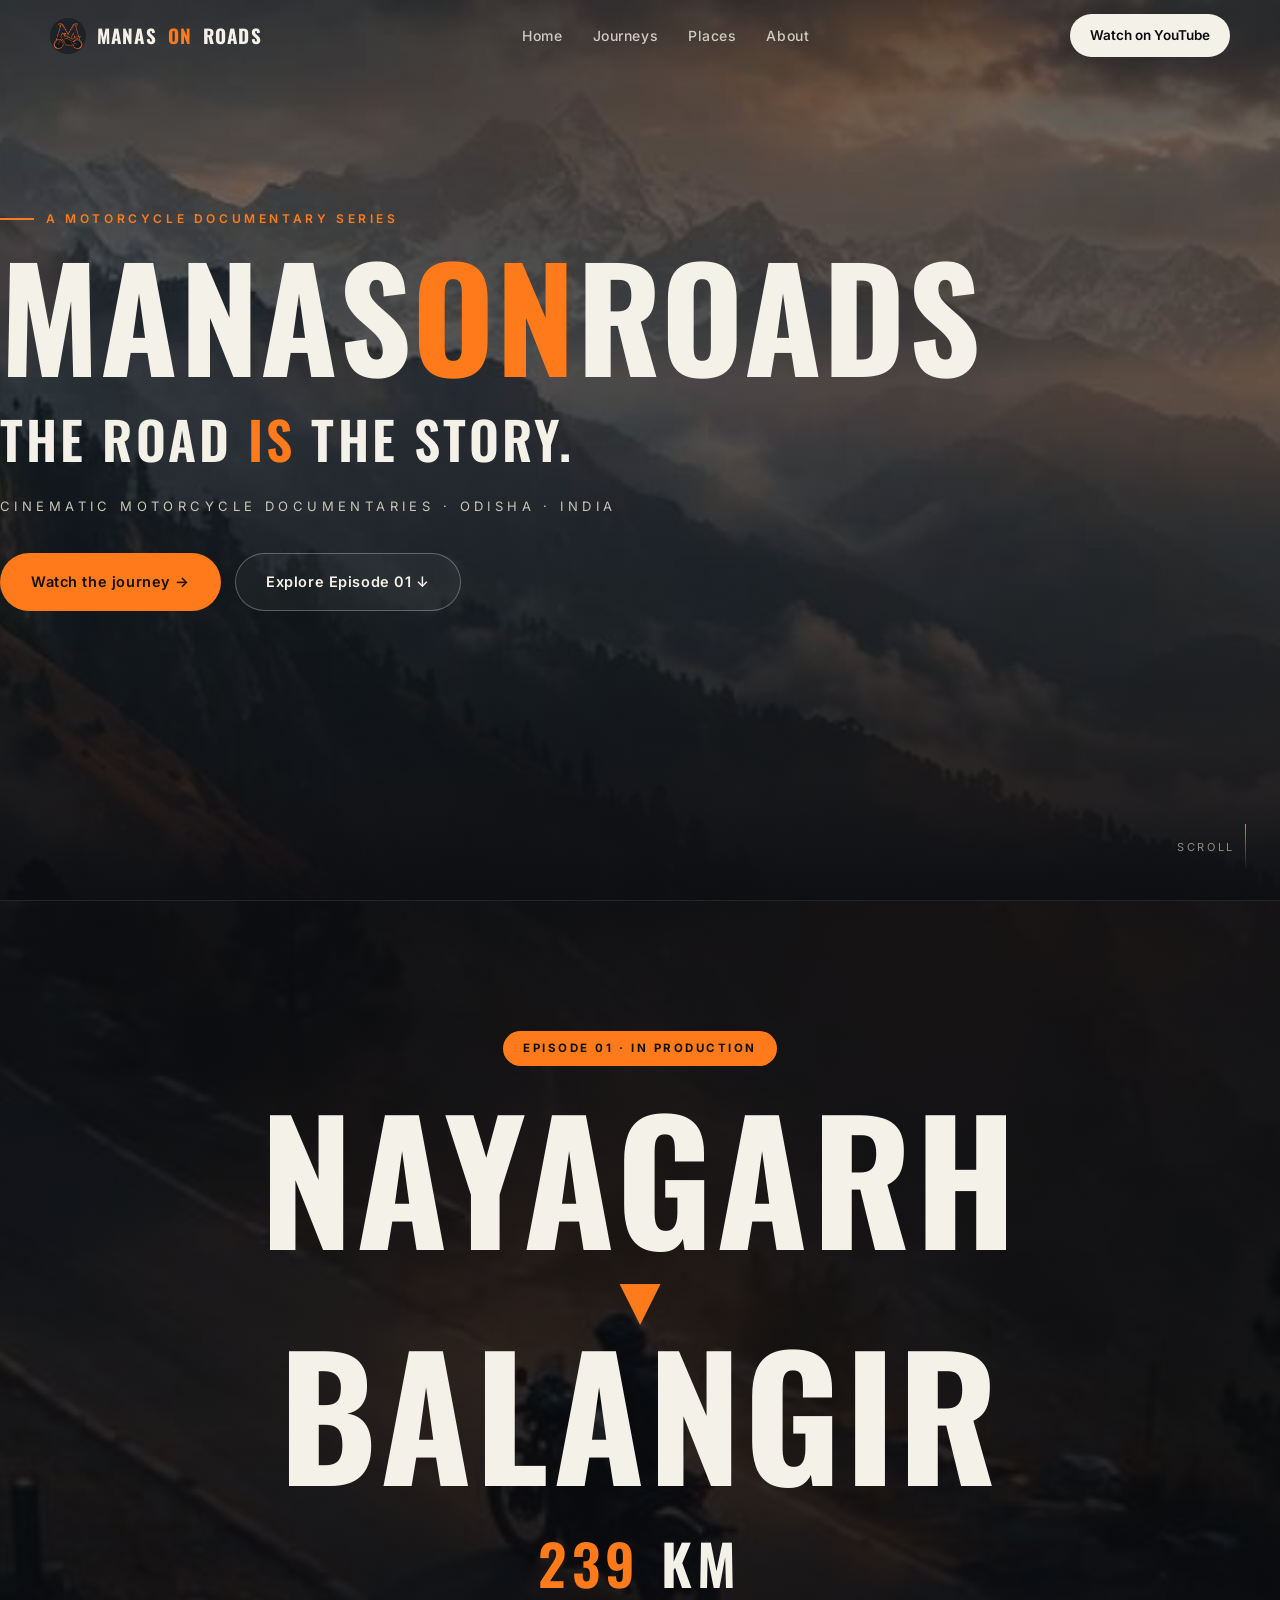
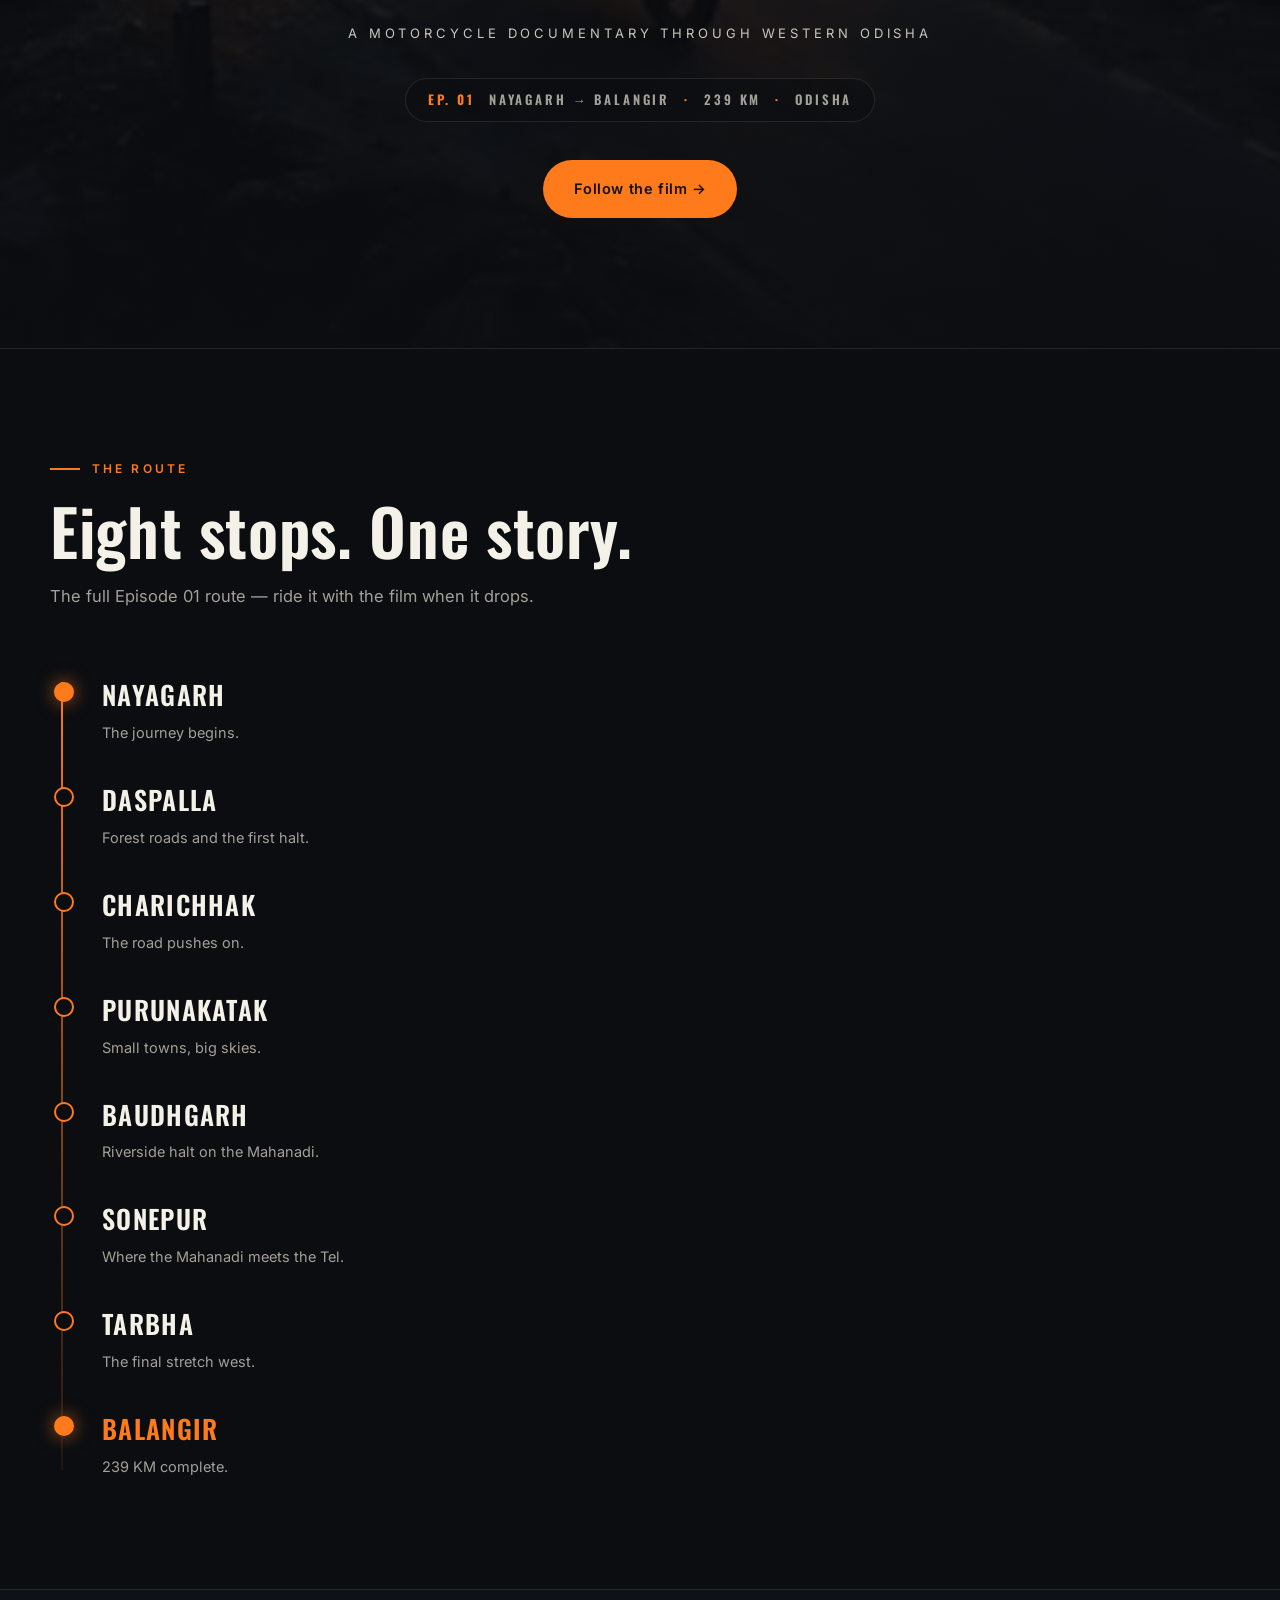
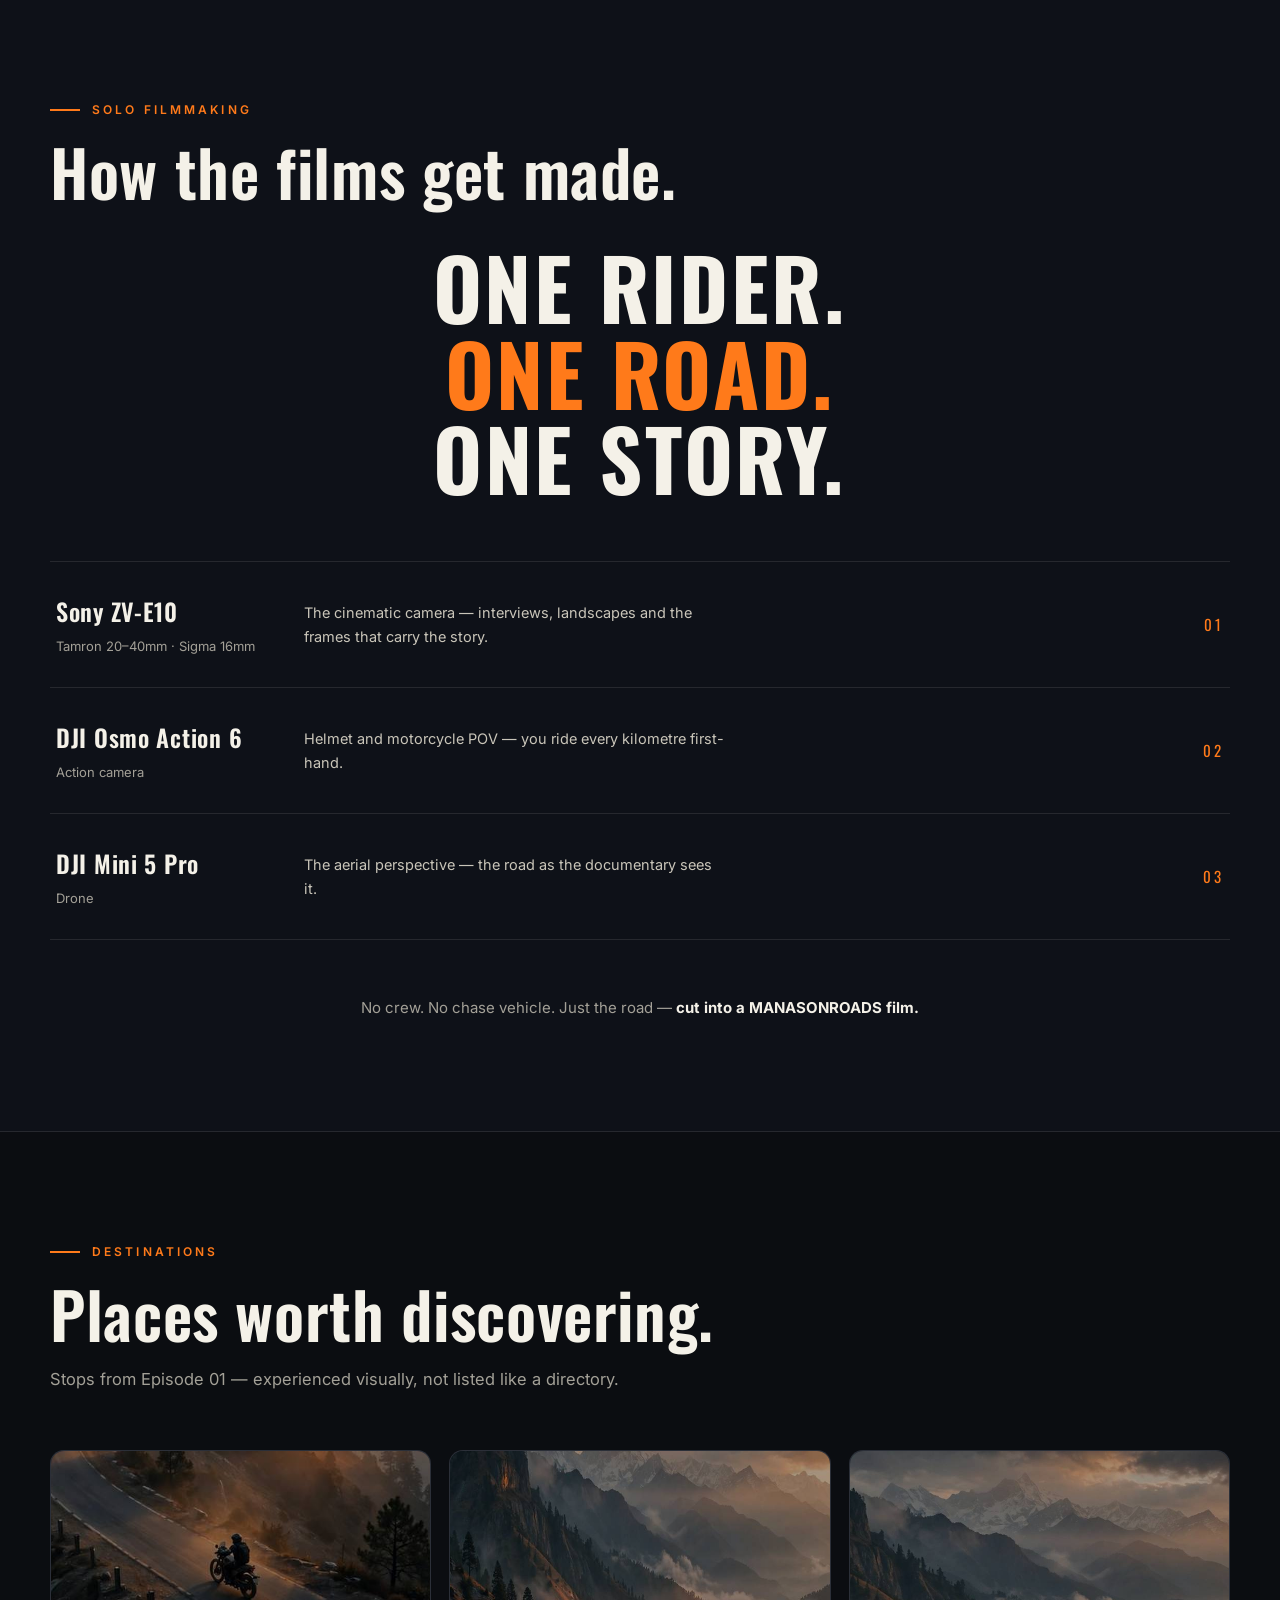
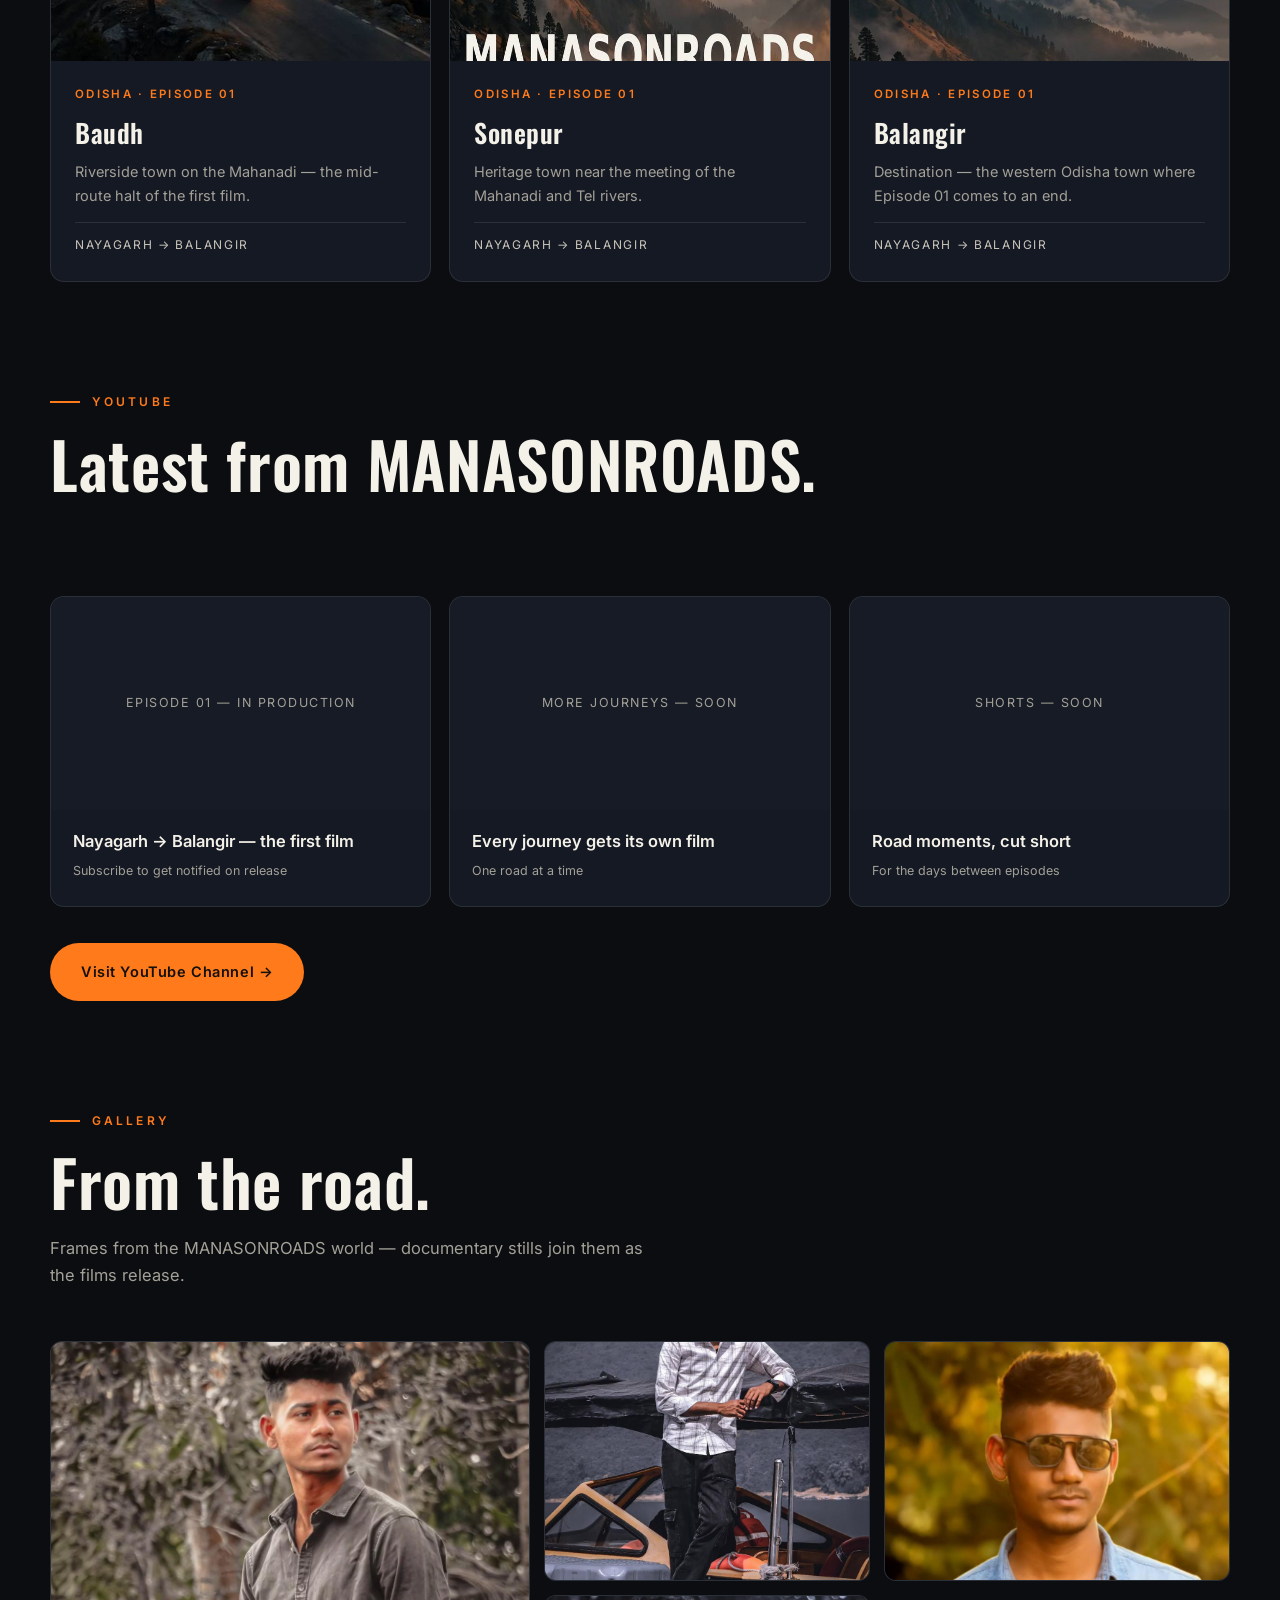
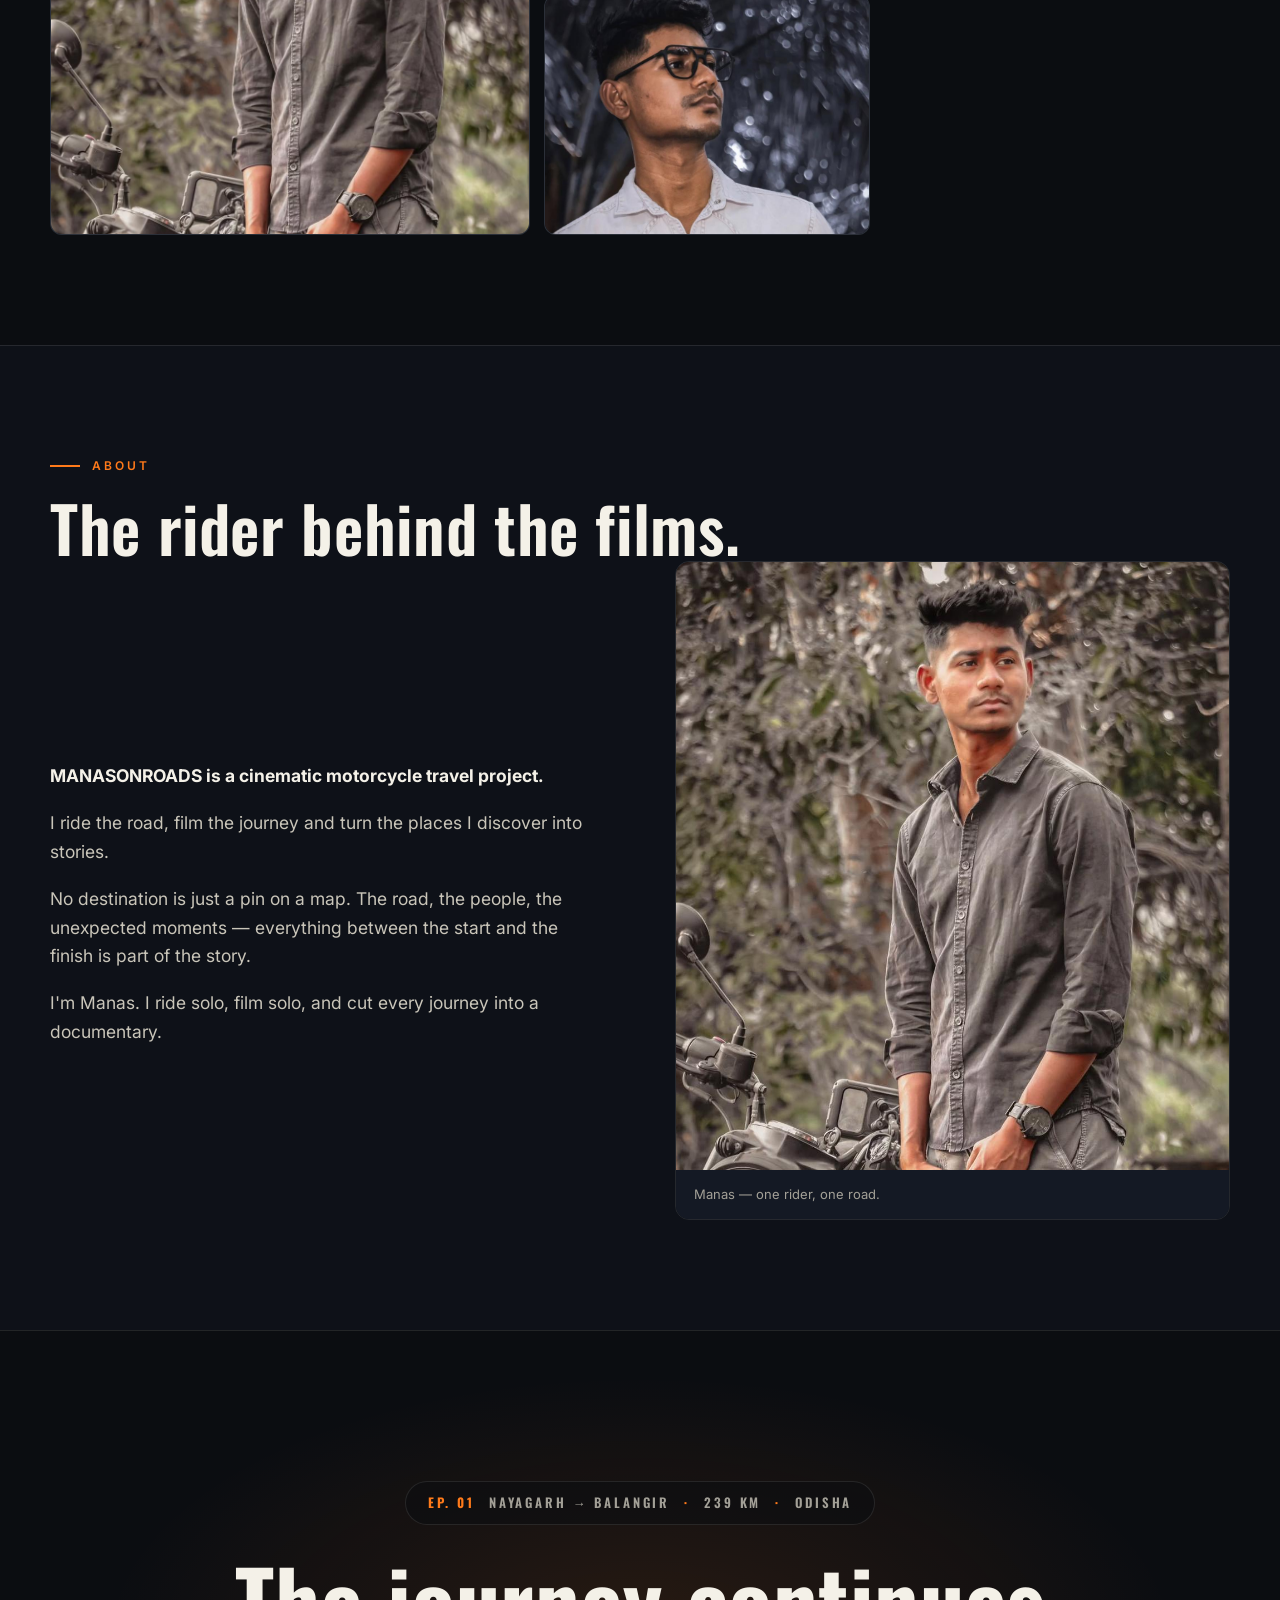
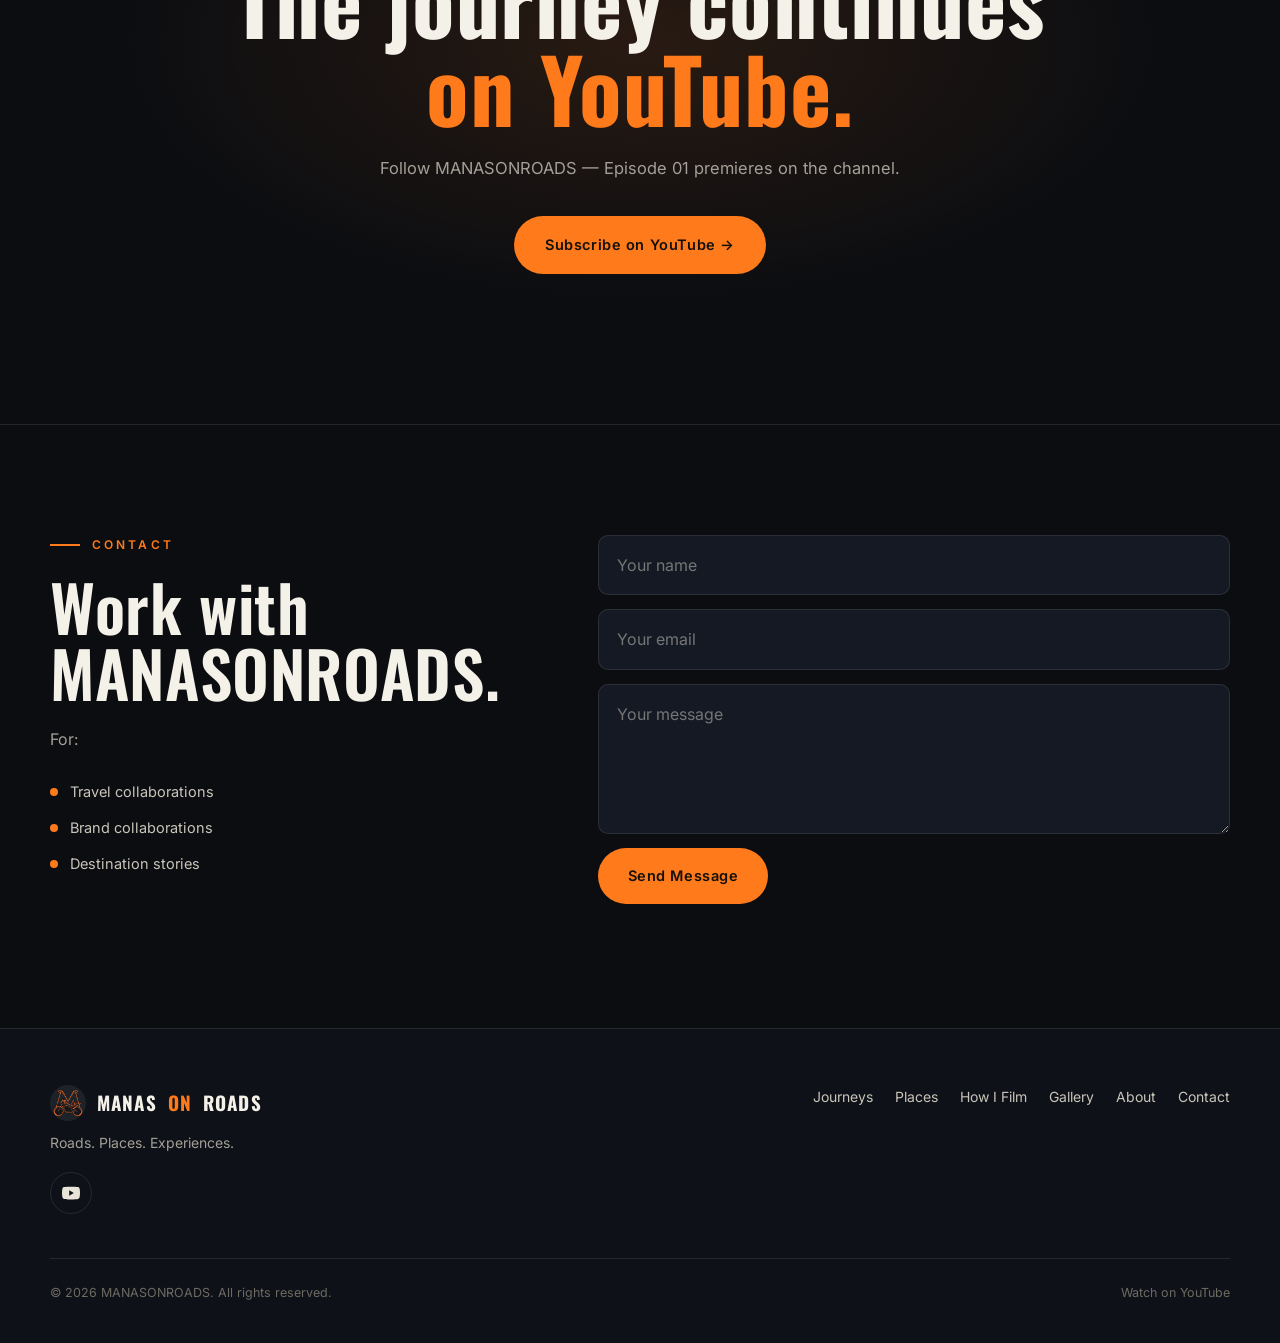
==== commit c1927187: "Rebuild as cinematic motorcycle-documentary brand" ====
--- a/index.html
+++ b/index.html
@@ -18,25 +18,25 @@
   CONTACT_EMAIL = (not provided yet)
   SITE_URL      = https://jenam977-dot.github.io/manasonroads/
   ============================================================
-  CONTENT: journeys, places, journal and gallery items are marked
-  with EDIT comments in the body. Replace placeholder imagery
-  (assets/*.jpg) with real road photos when available.
+  CONTENT: episode, route, places, gallery and gear blocks are
+  marked with EDIT comments. Replace imagery with real
+  documentary frames as they come in.
   ============================================================
   -->
 
-  <title>MANASONROADS — Roads. Places. Experiences.</title>
-  <meta name="description" content="MANASONROADS — exploring roads, discovering places, and sharing the experiences along the way. A personal travel brand by Manas.">
+  <title>MANASONROADS — Cinematic Motorcycle Travel</title>
+  <meta name="description" content="MANASONROADS — cinematic motorcycle journeys, travel documentaries and road stories from India. The road is the story.">
   <meta name="theme-color" content="#0b0d11">
   <link rel="canonical" href="https://jenam977-dot.github.io/manasonroads/">
 
-  <meta property="og:title" content="MANASONROADS — Roads. Places. Experiences.">
-  <meta property="og:description" content="Exploring roads, discovering places, and sharing the experiences along the way.">
+  <meta property="og:title" content="MANASONROADS — Cinematic Motorcycle Travel">
+  <meta property="og:description" content="Cinematic motorcycle journeys, travel documentaries and road stories from India. The road is the story.">
   <meta property="og:type" content="website">
   <meta property="og:url" content="https://jenam977-dot.github.io/manasonroads/">
   <meta property="og:image" content="https://jenam977-dot.github.io/manasonroads/assets/hero.jpg">
   <meta name="twitter:card" content="summary_large_image">
-  <meta name="twitter:title" content="MANASONROADS — Roads. Places. Experiences.">
-  <meta name="twitter:description" content="Exploring roads, discovering places, and sharing the experiences along the way.">
+  <meta name="twitter:title" content="MANASONROADS — Cinematic Motorcycle Travel">
+  <meta name="twitter:description" content="Cinematic motorcycle journeys, travel documentaries and road stories from India.">
   <meta name="twitter:image" content="https://jenam977-dot.github.io/manasonroads/assets/hero.jpg">
 
   <link rel="icon" type="image/png" href="assets/logo.png">
@@ -51,7 +51,7 @@
     "name": "MANASONROADS",
     "alternateName": "ManasOnRoads",
     "url": "https://jenam977-dot.github.io/manasonroads/",
-    "description": "Roads. Places. Experiences. A personal travel brand by Manas.",
+    "description": "Cinematic motorcycle journeys, travel documentaries and road stories from India.",
     "publisher": {
       "@type": "Person",
       "name": "Manas",
@@ -63,8 +63,8 @@
   <style>
     :root {
       --bg: #0b0d11;
-      --bg-soft: #10131a;
-      --surface: #151923;
+      --bg-soft: #0e1118;
+      --surface: #141924;
       --text: #f4f1e8;
       --muted: #a3a097;
       --line: rgba(244,241,232,.10);
@@ -88,7 +88,6 @@
     button { font: inherit; }
     ::selection { background: var(--accent); color: #14100a; }
     :focus-visible { outline: 2px solid var(--accent); outline-offset: 3px; }
-
     .container { width: min(calc(100% - 40px), var(--max)); margin: auto; }
 
     /* ---------- nav ---------- */
@@ -101,8 +100,8 @@
     .logo { display: flex; align-items: center; gap: 11px; font-family: "Oswald", sans-serif; font-size: 19px; font-weight: 700; letter-spacing: .06em; }
     .logo img { width: 36px; height: 36px; border-radius: 50%; }
     .logo span { color: var(--accent); }
-    .nav-links { display: flex; gap: 28px; align-items: center; list-style: none; }
-    .nav-links a { color: #cfccc2; font-size: 14px; font-weight: 500; transition: color .2s; }
+    .nav-links { display: flex; gap: 30px; align-items: center; list-style: none; }
+    .nav-links a { color: #cfccc2; font-size: 14px; font-weight: 500; letter-spacing: .04em; transition: color .2s; }
     .nav-links a:hover { color: #fff; }
     .youtube-btn {
       background: var(--text); color: #0b0d11; border-radius: 999px;
@@ -116,115 +115,153 @@
     .hero-bg {
       position: absolute; inset: 0;
       background:
-        linear-gradient(180deg, rgba(11,13,17,.30) 0%, rgba(11,13,17,.18) 38%, rgba(11,13,17,.94) 100%),
+        linear-gradient(180deg, rgba(11,13,17,.42) 0%, rgba(11,13,17,.22) 42%, rgba(11,13,17,.95) 100%),
         url("assets/hero.jpg") center / cover;
-      animation: heroDrift 22s ease-in-out infinite alternate;
+      animation: heroDrift 24s ease-in-out infinite alternate;
     }
     @keyframes heroDrift { from { transform: scale(1.02); } to { transform: scale(1.09); } }
-    .hero-content { position: relative; z-index: 2; padding-bottom: 84px; width: 100%; }
+    .hero-content { position: relative; z-index: 2; padding-bottom: 88px; width: 100%; }
+    .hero-eyebrow {
+      display: inline-flex; align-items: center; gap: 12px; margin-bottom: 20px;
+      font-size: 12px; font-weight: 600; letter-spacing: .3em; text-transform: uppercase; color: var(--accent);
+      animation: riseIn 1s ease both;
+    }
+    .hero-eyebrow::before { content: ""; width: 34px; height: 2px; background: var(--accent); }
     .hero h1 {
       font-family: "Oswald", sans-serif; font-weight: 700;
-      font-size: clamp(56px, 11vw, 148px); line-height: .92; letter-spacing: .01em;
-      animation: riseIn 1s ease both .1s;
+      font-size: clamp(58px, 11vw, 150px); line-height: .92; letter-spacing: .01em;
+      animation: riseIn 1s ease both .12s;
     }
     .hero h1 span { color: var(--accent); }
+    .hero .tagline {
+      font-family: "Oswald", sans-serif; font-weight: 600;
+      font-size: clamp(24px, 4.4vw, 52px); letter-spacing: .06em; text-transform: uppercase;
+      margin-top: 18px; animation: riseIn 1s ease both .26s;
+    }
+    .hero .tagline em { font-style: normal; color: var(--accent); }
     .hero .sub {
-      font-family: "Oswald", sans-serif; font-size: clamp(19px, 3vw, 30px);
-      letter-spacing: .24em; text-transform: uppercase; color: #e8e4d8; margin-top: 16px;
-      animation: riseIn 1s ease both .28s;
-    }
-    .hero-description { max-width: 540px; color: #c9c5b9; margin-top: 22px; font-size: 16.5px; animation: riseIn 1s ease both .42s; }
-    .hero-actions { display: flex; gap: 12px; margin-top: 32px; flex-wrap: wrap; animation: riseIn 1s ease both .54s; }
+      margin-top: 14px; font-size: 13px; letter-spacing: .34em; text-transform: uppercase; color: #c9c5b9;
+      animation: riseIn 1s ease both .38s;
+    }
+    .hero-actions { display: flex; gap: 14px; margin-top: 36px; flex-wrap: wrap; animation: riseIn 1s ease both .5s; }
     @keyframes riseIn { from { opacity: 0; transform: translateY(26px); } to { opacity: 1; transform: none; } }
     .btn {
-      display: inline-flex; align-items: center; justify-content: center;
-      padding: 15px 28px; border-radius: 999px; font-size: 14.5px; font-weight: 600;
-      transition: transform .2s, background .2s, border-color .2s; border: 1px solid transparent; cursor: pointer;
-    }
-    .btn-primary { background: var(--text); color: #0b0d11; }
-    .btn-primary:hover { background: var(--accent); transform: translateY(-2px); }
-    .btn-secondary { border-color: rgba(244,241,232,.28); color: var(--text); background: rgba(255,255,255,.05); }
-    .btn-secondary:hover { border-color: var(--accent); color: var(--accent); }
+      display: inline-flex; align-items: center; justify-content: center; gap: 10px;
+      padding: 16px 30px; border-radius: 999px; font-size: 14.5px; font-weight: 600; letter-spacing: .04em;
+      transition: transform .2s, background .2s, border-color .2s, color .2s; border: 1px solid transparent; cursor: pointer;
+    }
+    .btn-primary { background: var(--accent); color: #14100a; }
+    .btn-primary:hover { background: #ff8f3d; transform: translateY(-2px); }
+    .btn-ghost { border-color: rgba(244,241,232,.3); color: var(--text); background: rgba(255,255,255,.04); }
+    .btn-ghost:hover { border-color: var(--accent); color: var(--accent); }
     .scroll-hint {
       position: absolute; right: 34px; bottom: 30px; z-index: 2;
-      font-size: 11px; letter-spacing: .22em; text-transform: uppercase; color: #8f8c83;
+      font-size: 11px; letter-spacing: .24em; text-transform: uppercase; color: #8f8c83;
       display: flex; align-items: center; gap: 10px;
     }
-    .scroll-hint::after { content: ""; width: 1px; height: 44px; background: linear-gradient(var(--accent), transparent); animation: hintDrop 2.2s ease-in-out infinite; }
+    .scroll-hint::after { content: ""; width: 1px; height: 46px; background: linear-gradient(var(--accent), transparent); animation: hintDrop 2.2s ease-in-out infinite; }
     @keyframes hintDrop { 0%,100% { opacity: .35; } 50% { opacity: 1; } }
+
+    /* ---------- episode stamp (signature element) ---------- */
+    .stamp {
+      display: inline-flex; align-items: center; gap: 14px; flex-wrap: wrap;
+      font-family: "Oswald", sans-serif; font-size: 13px; font-weight: 600;
+      letter-spacing: .22em; text-transform: uppercase; color: var(--muted);
+      border: 1px solid var(--line); border-radius: 999px; padding: 10px 22px; background: rgba(11,13,17,.55);
+    }
+    .stamp b { color: var(--accent); }
 
     /* ---------- sections ---------- */
     section { padding: 110px 0; }
-    .section-label { color: var(--accent); font-size: 12px; font-weight: 600; text-transform: uppercase; letter-spacing: .22em; margin-bottom: 16px; display: flex; align-items: center; gap: 12px; }
+    .section-label {
+      color: var(--accent); font-size: 12px; font-weight: 600; text-transform: uppercase;
+      letter-spacing: .26em; margin-bottom: 18px; display: flex; align-items: center; gap: 12px;
+    }
     .section-label::before { content: ""; width: 30px; height: 2px; background: var(--accent); }
-    .section-title { font-family: "Oswald", sans-serif; font-weight: 600; font-size: clamp(36px, 5vw, 64px); letter-spacing: .01em; line-height: 1.04; max-width: 820px; }
+    .section-title {
+      font-family: "Oswald", sans-serif; font-weight: 600;
+      font-size: clamp(36px, 5vw, 64px); letter-spacing: .01em; line-height: 1.04; max-width: 860px;
+    }
     .section-intro { max-width: 620px; color: var(--muted); margin-top: 20px; font-size: 16.5px; }
 
-    /* ---------- about ---------- */
-    .about { background: var(--bg-soft); }
-    .about-grid { display: grid; grid-template-columns: 1fr 1fr; gap: 70px; align-items: center; margin-top: 8px; }
-    .about-copy { color: #c9c5b9; font-size: 17px; margin-top: 28px; max-width: 560px; }
-    .about-copy p + p { margin-top: 18px; }
-    .about-copy strong { color: var(--text); }
-    .about-image { border-radius: var(--radius); overflow: hidden; border: 1px solid var(--line); }
-    .about-image img { aspect-ratio: 1 / 1; }
-    .about-image figcaption { padding: 14px 18px; font-size: 13px; color: var(--muted); background: var(--surface); }
-
-    /* ---------- explore ---------- */
-    .explore-grid { margin-top: 56px; display: grid; grid-template-columns: repeat(4, 1fr); gap: 16px; }
-    .explore-card { min-height: 400px; position: relative; border-radius: var(--radius); overflow: hidden; background: var(--surface); border: 1px solid var(--line); display: block; }
-    .explore-card img { height: 100%; position: absolute; inset: 0; transition: transform .8s cubic-bezier(.2,.6,.2,1); }
-    .explore-card:hover img { transform: scale(1.07); }
-    .explore-overlay {
-      position: absolute; inset: 0; padding: 26px; display: flex; flex-direction: column; justify-content: flex-end;
-      background: linear-gradient(transparent 30%, rgba(5,6,8,.88));
-    }
-    .explore-card h3 { font-family: "Oswald", sans-serif; font-size: 27px; font-weight: 600; letter-spacing: .02em; }
-    .explore-card p { color: #c9c5b9; font-size: 13.5px; margin-top: 6px; }
-    .explore-go { margin-top: 14px; font-size: 13px; font-weight: 600; color: var(--accent); letter-spacing: .08em; text-transform: uppercase; opacity: 0; transform: translateY(6px); transition: opacity .3s, transform .3s; }
-    .explore-card:hover .explore-go { opacity: 1; transform: none; }
-
-    /* ---------- journeys ---------- */
-    .journeys { background: var(--bg-soft); }
-    .journey-card {
-      margin-top: 56px; display: grid; grid-template-columns: 1.15fr .85fr;
-      border-radius: var(--radius); overflow: hidden; background: var(--surface); border: 1px solid var(--line);
-    }
-    .journey-image { position: relative; overflow: hidden; min-height: 420px; }
-    .journey-image img { position: absolute; inset: 0; height: 100%; transition: transform .8s cubic-bezier(.2,.6,.2,1); }
-    .journey-card:hover .journey-image img { transform: scale(1.045); }
-    .journey-status {
-      position: absolute; top: 20px; left: 20px; z-index: 2;
-      background: var(--accent); color: #14100a; font-size: 11.5px; font-weight: 700;
-      letter-spacing: .14em; text-transform: uppercase; padding: 8px 16px; border-radius: 999px;
-    }
-    .journey-info { padding: 52px 48px; display: flex; flex-direction: column; justify-content: center; }
-    .journey-tag { color: var(--accent); font-size: 12px; letter-spacing: .18em; text-transform: uppercase; margin-bottom: 18px; font-weight: 600; }
-    .journey-info h3 { font-family: "Oswald", sans-serif; font-size: clamp(34px, 4vw, 54px); line-height: 1.02; font-weight: 600; }
-    .journey-meta { display: flex; gap: 26px; margin-top: 24px; flex-wrap: wrap; }
-    .journey-meta div { font-size: 13px; color: var(--muted); }
-    .journey-meta b { display: block; font-family: "Oswald", sans-serif; font-size: 21px; color: var(--text); letter-spacing: .03em; }
-    .route { color: var(--muted); font-size: 14.5px; margin-top: 20px; line-height: 2; }
-    .route b { color: var(--text); font-weight: 600; }
-    .journey-info .btn { margin-top: 30px; align-self: flex-start; }
+    /* ---------- episode centerpiece ---------- */
+    .episode { position: relative; padding: 0; overflow: hidden; border-top: 1px solid var(--line); border-bottom: 1px solid var(--line); }
+    .episode-bg { position: absolute; inset: 0; background: url("assets/road.jpg") center / cover; }
+    .episode-bg::after { content: ""; position: absolute; inset: 0; background: linear-gradient(180deg, rgba(11,13,17,.88), rgba(11,13,17,.72) 50%, rgba(11,13,17,.94)); }
+    .episode-inner { position: relative; z-index: 2; padding: 130px 0; text-align: center; }
+    .pill {
+      display: inline-block; font-size: 11.5px; font-weight: 700; letter-spacing: .22em; text-transform: uppercase;
+      color: #14100a; background: var(--accent); padding: 8px 20px; border-radius: 999px; margin-bottom: 30px;
+    }
+    .episode h2 {
+      font-family: "Oswald", sans-serif; font-weight: 700; line-height: .95; letter-spacing: .02em;
+      font-size: clamp(64px, 13vw, 170px);
+    }
+    .episode h2 .arrow { display: block; color: var(--accent); font-size: .42em; margin: 6px 0; letter-spacing: 0; }
+    .episode-dist {
+      font-family: "Oswald", sans-serif; font-weight: 600; font-size: clamp(28px, 5vw, 56px);
+      letter-spacing: .1em; margin-top: 26px;
+    }
+    .episode-dist span { color: var(--accent); }
+    .episode-tag { margin-top: 14px; font-size: 13px; letter-spacing: .3em; text-transform: uppercase; color: #c9c5b9; }
+    .episode .stamp { margin-top: 34px; }
+    .episode-actions { margin-top: 38px; display: flex; gap: 14px; justify-content: center; flex-wrap: wrap; }
+
+    /* ---------- route timeline ---------- */
+    .route-wrap { margin-top: 64px; position: relative; max-width: 720px; }
+    .route-line { position: absolute; left: 11px; top: 8px; bottom: 8px; width: 2px; background: linear-gradient(var(--accent), rgba(255,122,26,.08)); }
+    .stop { position: relative; padding: 0 0 34px 52px; }
+    .stop:last-child { padding-bottom: 0; }
+    .stop::before {
+      content: ""; position: absolute; left: 4px; top: 8px; width: 16px; height: 16px; border-radius: 50%;
+      background: var(--bg); border: 2px solid var(--accent);
+    }
+    .stop.first::before, .stop.last::before { background: var(--accent); box-shadow: 0 0 18px rgba(255,122,26,.7); }
+    .stop h3 { font-family: "Oswald", sans-serif; font-size: 26px; font-weight: 600; letter-spacing: .05em; }
+    .stop p { color: var(--muted); font-size: 14.5px; margin-top: 4px; }
+    .stop.last h3 { color: var(--accent); }
+
+    /* ---------- how i film ---------- */
+    .film { background: var(--bg-soft); border-top: 1px solid var(--line); border-bottom: 1px solid var(--line); }
+    .film-mantra {
+      font-family: "Oswald", sans-serif; font-weight: 700; text-align: center;
+      font-size: clamp(38px, 7vw, 84px); line-height: 1.02; letter-spacing: .03em; margin: 40px 0 60px;
+    }
+    .film-mantra span { color: var(--accent); }
+    .gear { display: grid; gap: 0; border-top: 1px solid var(--line); }
+    .gear-row {
+      display: grid; grid-template-columns: 220px 1fr auto; gap: 28px; align-items: center;
+      padding: 30px 6px; border-bottom: 1px solid var(--line);
+    }
+    .gear-row .g-name { font-family: "Oswald", sans-serif; font-size: 24px; font-weight: 600; letter-spacing: .03em; }
+    .gear-row .g-sub { font-size: 13px; color: var(--muted); margin-top: 4px; }
+    .gear-row .g-role { font-size: 14.5px; color: #c9c5b9; max-width: 420px; }
+    .gear-row .g-num { font-family: "Oswald", sans-serif; color: var(--accent); font-size: 15px; letter-spacing: .2em; }
+    .film-outro { text-align: center; margin-top: 56px; color: var(--muted); font-size: 15px; }
+    .film-outro b { color: var(--text); }
 
     /* ---------- places ---------- */
-    .places-grid { margin-top: 56px; display: grid; grid-template-columns: repeat(3, 1fr); gap: 16px; }
-    .place-card { border: 1px solid var(--line); border-radius: var(--radius); background: var(--surface); padding: 28px; transition: border-color .25s, transform .25s; }
+    .places-grid { margin-top: 56px; display: grid; grid-template-columns: repeat(3, 1fr); gap: 18px; }
+    .place-card {
+      border: 1px solid var(--line); border-radius: var(--radius); overflow: hidden; background: var(--surface);
+      transition: border-color .25s, transform .25s;
+    }
     .place-card:hover { border-color: var(--accent); transform: translateY(-4px); }
-    .place-card .state { font-size: 11.5px; letter-spacing: .18em; text-transform: uppercase; color: var(--accent); font-weight: 600; }
-    .place-card h3 { font-family: "Oswald", sans-serif; font-size: 25px; margin: 10px 0 8px; font-weight: 600; }
+    .place-card .p-img { height: 210px; overflow: hidden; position: relative; }
+    .place-card .p-img img { height: 100%; transition: transform .8s cubic-bezier(.2,.6,.2,1); }
+    .place-card:hover .p-img img { transform: scale(1.06); }
+    .place-card .p-body { padding: 24px 24px 26px; }
+    .place-card .state { font-size: 11.5px; letter-spacing: .2em; text-transform: uppercase; color: var(--accent); font-weight: 600; }
+    .place-card h3 { font-family: "Oswald", sans-serif; font-size: 26px; margin: 8px 0 6px; font-weight: 600; letter-spacing: .02em; }
     .place-card p { color: var(--muted); font-size: 14.5px; }
-    .place-card .best { margin-top: 16px; font-size: 13px; color: #c9c5b9; border-top: 1px solid var(--line); padding-top: 14px; }
-    .place-card .best b { color: var(--text); }
-
-    /* ---------- videos ---------- */
+    .place-card .ep-tag { margin-top: 14px; padding-top: 12px; border-top: 1px solid var(--line); font-size: 12px; letter-spacing: .14em; text-transform: uppercase; color: #c9c5b9; }
+
+    /* ---------- youtube ---------- */
     .video-grid { margin-top: 52px; display: grid; grid-template-columns: repeat(3, 1fr); gap: 18px; }
     .video-card { background: var(--surface); border: 1px solid var(--line); border-radius: var(--radius); overflow: hidden; transition: transform .25s, border-color .25s; }
     .video-card:hover { transform: translateY(-5px); border-color: var(--accent); }
-    .video-thumb { aspect-ratio: 16 / 9; position: relative; background: #1a1e27; overflow: hidden; display: grid; place-items: center; }
-    .video-thumb img { position: absolute; inset: 0; height: 100%; }
-    .video-thumb .ph { color: var(--muted); font-size: 13px; letter-spacing: .1em; text-transform: uppercase; padding: 0 24px; text-align: center; }
+    .video-thumb { aspect-ratio: 16 / 9; position: relative; background: #161b25; display: grid; place-items: center; overflow: hidden; }
+    .video-thumb .ph { color: var(--muted); font-size: 12.5px; letter-spacing: .12em; text-transform: uppercase; padding: 0 24px; text-align: center; }
     .video-info { padding: 20px 22px 24px; }
     .video-info h3 { font-size: 16.5px; line-height: 1.4; font-weight: 600; }
     .video-meta { color: var(--muted); font-size: 12.5px; margin-top: 8px; }
@@ -242,22 +279,29 @@
     }
     .gallery-item:hover figcaption { opacity: 1; }
 
-    /* ---------- journal ---------- */
-    .journal { background: var(--bg-soft); }
-    .journal-grid { margin-top: 52px; display: grid; grid-template-columns: repeat(3, 1fr); gap: 18px; }
-    .journal-card { border: 1px solid var(--line); border-radius: var(--radius); overflow: hidden; background: var(--surface); transition: transform .25s, border-color .25s; }
-    .journal-card:hover { transform: translateY(-4px); border-color: var(--accent); }
-    .journal-card img { aspect-ratio: 16 / 10; }
-    .journal-body { padding: 24px 24px 28px; }
-    .journal-cat { color: var(--accent); font-size: 11.5px; text-transform: uppercase; letter-spacing: .16em; font-weight: 600; }
-    .journal-card h3 { font-family: "Oswald", sans-serif; font-size: 23px; line-height: 1.2; margin-top: 10px; font-weight: 600; }
-    .journal-card p { color: var(--muted); font-size: 14.5px; margin-top: 10px; }
+    /* ---------- about ---------- */
+    .about { background: var(--bg-soft); border-top: 1px solid var(--line); }
+    .about-grid { display: grid; grid-template-columns: 1fr 1fr; gap: 70px; align-items: center; }
+    .about-copy { color: #c9c5b9; font-size: 17.5px; margin-top: 28px; max-width: 560px; }
+    .about-copy p + p { margin-top: 18px; }
+    .about-copy strong { color: var(--text); }
+    .about-image { border-radius: var(--radius); overflow: hidden; border: 1px solid var(--line); }
+    .about-image img { aspect-ratio: 4 / 4.4; }
+    .about-image figcaption { padding: 14px 18px; font-size: 13px; color: var(--muted); background: var(--surface); }
 
     /* ---------- youtube cta ---------- */
-    .youtube-cta { padding: 150px 0; text-align: center; background: radial-gradient(ellipse 60% 55% at 50% 45%, var(--accent-soft), transparent 70%), var(--bg); border-top: 1px solid var(--line); border-bottom: 1px solid var(--line); }
-    .youtube-cta h2 { font-family: "Oswald", sans-serif; font-size: clamp(40px, 7vw, 88px); letter-spacing: .01em; line-height: 1; max-width: 900px; margin: 0 auto; font-weight: 700; }
+    .youtube-cta {
+      padding: 150px 0; text-align: center;
+      background: radial-gradient(ellipse 60% 55% at 50% 45%, var(--accent-soft), transparent 70%), var(--bg);
+      border-top: 1px solid var(--line); border-bottom: 1px solid var(--line);
+    }
+    .youtube-cta .stamp { margin-bottom: 30px; }
+    .youtube-cta h2 {
+      font-family: "Oswald", sans-serif; font-size: clamp(40px, 7vw, 88px);
+      letter-spacing: .01em; line-height: 1; max-width: 920px; margin: 0 auto; font-weight: 700;
+    }
     .youtube-cta h2 span { color: var(--accent); }
-    .youtube-cta p { color: var(--muted); max-width: 520px; margin: 24px auto 34px; font-size: 16.5px; }
+    .youtube-cta p { color: var(--muted); max-width: 540px; margin: 24px auto 34px; font-size: 16.5px; }
 
     /* ---------- contact ---------- */
     .contact-grid { display: grid; grid-template-columns: .85fr 1.15fr; gap: 80px; align-items: start; }
@@ -279,7 +323,7 @@
     footer { border-top: 1px solid var(--line); padding: 56px 0 40px; background: var(--bg-soft); }
     .footer-top { display: flex; justify-content: space-between; gap: 34px; align-items: flex-start; flex-wrap: wrap; }
     .footer-brand .logo { margin-bottom: 10px; }
-    .footer-tagline { color: var(--muted); font-size: 14px; }
+    .footer-tagline { color: var(--muted); font-size: 14px; margin-top: 8px; }
     .footer-nav { display: flex; gap: 22px; flex-wrap: wrap; font-size: 14px; color: #c9c5b9; }
     .footer-nav a:hover { color: var(--accent); }
     .socials { display: flex; gap: 10px; margin-top: 18px; }
@@ -317,26 +361,25 @@
         padding: 18px 22px; flex-direction: column; align-items: flex-start; gap: 4px;
       }
       .nav-links.mobile-open a { padding: 10px 0; font-size: 16px; width: 100%; }
-      .about-grid, .journey-card, .contact-grid { grid-template-columns: 1fr; }
+      .about-grid, .contact-grid { grid-template-columns: 1fr; }
       .about-grid { gap: 44px; }
-      .explore-grid { grid-template-columns: repeat(2, 1fr); }
-      .places-grid, .video-grid, .journal-grid { grid-template-columns: 1fr 1fr; }
-      .journey-info { padding: 36px 30px; }
-      .journey-image { min-height: 300px; }
+      .places-grid, .video-grid { grid-template-columns: 1fr 1fr; }
+      .gear-row { grid-template-columns: 1fr; gap: 8px; padding: 26px 6px; }
       .contact-grid { gap: 48px; }
     }
     @media (max-width: 620px) {
       .container { width: min(calc(100% - 32px), var(--max)); }
       section { padding: 76px 0; }
+      .episode-inner { padding: 96px 0; }
       .hero-content { padding-bottom: 70px; }
       .scroll-hint { display: none; }
-      .explore-grid, .places-grid, .video-grid, .journal-grid { grid-template-columns: 1fr; }
-      .explore-card { min-height: 320px; }
+      .places-grid, .video-grid { grid-template-columns: 1fr; }
       .gallery-grid { grid-template-columns: 1fr 1fr; grid-auto-rows: 170px; }
       .gallery-item:first-child { grid-column: span 2; grid-row: span 1; }
       .btn { width: 100%; }
-      .hero-actions .btn { width: auto; flex: 1; }
+      .hero-actions .btn, .episode-actions .btn { width: auto; flex: 1; }
       .footer-top { flex-direction: column; }
+      .route-wrap { max-width: 100%; }
     }
   </style>
 </head>
@@ -351,12 +394,9 @@
       <nav aria-label="Primary">
         <ul class="nav-links" id="navLinks">
           <li><a href="#home">Home</a></li>
-          <li><a href="#journeys">Journeys</a></li>
+          <li><a href="#episode">Journeys</a></li>
           <li><a href="#places">Places</a></li>
-          <li><a href="#journal">Journal</a></li>
-          <li><a href="#gallery">Gallery</a></li>
           <li><a href="#about">About</a></li>
-          <li><a href="#contact">Contact</a></li>
         </ul>
       </nav>
       <a class="youtube-btn" data-link="youtube" href="https://www.youtube.com/@ManasOnRoads" target="_blank" rel="noopener">Watch on YouTube</a>
@@ -369,108 +409,79 @@
     <section class="hero" id="home">
       <div class="hero-bg" role="img" aria-label="Dawn light over mountain ridges"></div>
       <div class="container hero-content">
+        <div class="hero-eyebrow">A motorcycle documentary series</div>
         <h1>MANAS<span>ON</span>ROADS</h1>
-        <div class="sub">Roads. Places. Experiences.</div>
-        <p class="hero-description">Exploring roads, discovering places, and sharing the experiences along the way.</p>
+        <div class="tagline">The road <em>is</em> the story.</div>
+        <div class="sub">Cinematic motorcycle documentaries · Odisha · India</div>
         <div class="hero-actions">
-          <a data-link="youtube" href="https://www.youtube.com/@ManasOnRoads" target="_blank" rel="noopener" class="btn btn-primary">Watch on YouTube</a>
-          <a href="#journeys" class="btn btn-secondary">Explore Journeys</a>
+          <a data-link="youtube" href="https://www.youtube.com/@ManasOnRoads" target="_blank" rel="noopener" class="btn btn-primary">Watch the journey →</a>
+          <a href="#episode" class="btn btn-ghost">Explore Episode 01 ↓</a>
         </div>
       </div>
       <div class="scroll-hint">Scroll</div>
     </section>
 
-    <!-- ============ ABOUT / THE JOURNEY ============ -->
-    <section class="about" id="about">
+    <!-- ============ EPISODE 01 — CENTERPIECE ============ -->
+    <section class="episode" id="episode">
+      <div class="episode-bg" role="img" aria-label="Open road through the hills"></div>
+      <div class="container episode-inner">
+        <span class="pill">Episode 01 · In production</span>
+        <h2 class="reveal">NAYAGARH<span class="arrow">▼</span>BALANGIR</h2>
+        <div class="episode-dist reveal"><span>239</span> KM</div>
+        <div class="episode-tag reveal">A motorcycle documentary through western Odisha</div>
+        <div class="reveal"><span class="stamp"><b>EP. 01</b> NAYAGARH → BALANGIR <b>·</b> 239 KM <b>·</b> ODISHA</span></div>
+        <div class="episode-actions reveal">
+          <a data-link="youtube" href="https://www.youtube.com/@ManasOnRoads" target="_blank" rel="noopener" class="btn btn-primary">Follow the film →</a>
+        </div>
+      </div>
+    </section>
+
+    <!-- ============ THE ROUTE ============ -->
+    <section id="route">
       <div class="container">
-        <div class="section-label">About</div>
-        <h2 class="section-title reveal">The Journey</h2>
-        <div class="about-grid">
-          <div class="reveal">
-            <div class="about-copy">
-              <p><strong>MANASONROADS is a personal travel and exploration brand built around roads, places and real experiences.</strong></p>
-              <p>From familiar roads to places worth discovering, the goal is simple — explore more, experience more, and share the journey.</p>
-              <p>I'm Manas. MANASONROADS is my space to document the places I explore and the experiences I collect along the way.</p>
-            </div>
+        <div class="section-label">The route</div>
+        <h2 class="section-title reveal">Eight stops. One story.</h2>
+        <p class="section-intro reveal">The full Episode 01 route — ride it with the film when it drops.</p>
+        <div class="route-wrap reveal">
+          <div class="route-line"></div>
+          <!-- EDIT: route stops. Keep order; update notes as the ride is filmed. -->
+          <div class="stop first"><h3>NAYAGARH</h3><p>The journey begins.</p></div>
+          <div class="stop"><h3>DASPALLA</h3><p>Forest roads and the first halt.</p></div>
+          <div class="stop"><h3>CHARICHHAK</h3><p>The road pushes on.</p></div>
+          <div class="stop"><h3>PURUNAKATAK</h3><p>Small towns, big skies.</p></div>
+          <div class="stop"><h3>BAUDHGARH</h3><p>Riverside halt on the Mahanadi.</p></div>
+          <div class="stop"><h3>SONEPUR</h3><p>Where the Mahanadi meets the Tel.</p></div>
+          <div class="stop"><h3>TARBHA</h3><p>The final stretch west.</p></div>
+          <div class="stop last"><h3>BALANGIR</h3><p>239 KM complete.</p></div>
+        </div>
+      </div>
+    </section>
+
+    <!-- ============ HOW I FILM ============ -->
+    <section class="film" id="film">
+      <div class="container">
+        <div class="section-label">Solo filmmaking</div>
+        <h2 class="section-title reveal">How the films get made.</h2>
+        <div class="film-mantra reveal">ONE RIDER.<br><span>ONE ROAD.</span><br>ONE STORY.</div>
+        <div class="gear">
+          <!-- EDIT: gear list. Update as the kit changes. -->
+          <div class="gear-row reveal">
+            <div><div class="g-name">Sony ZV-E10</div><div class="g-sub">Tamron 20–40mm · Sigma 16mm</div></div>
+            <div class="g-role">The cinematic camera — interviews, landscapes and the frames that carry the story.</div>
+            <div class="g-num">01</div>
           </div>
-          <figure class="about-image reveal">
-            <img src="assets/ig-manas-bike.jpg" alt="Manas with his motorcycle" loading="lazy">
-            <figcaption>Manas with his machine — via Instagram.</figcaption>
-          </figure>
-        </div>
-      </div>
-    </section>
-
-    <!-- ============ EXPLORE ============ -->
-    <section id="explore">
-      <div class="container">
-        <div class="section-label">Explore</div>
-        <h2 class="section-title reveal">Find something worth discovering.</h2>
-        <p class="section-intro reveal">Four ways into the world of MANASONROADS — pick a lane and keep going.</p>
-        <div class="explore-grid">
-          <!-- EDIT: category cards. Swap images/text as sections grow. -->
-          <a href="#journeys" class="explore-card reveal">
-            <img src="assets/road.jpg" alt="An open road through the hills" loading="lazy">
-            <div class="explore-overlay">
-              <h3>Roads</h3>
-              <p>Long rides, highways, scenic routes and memorable stretches of road.</p>
-              <span class="explore-go">See journeys →</span>
-            </div>
-          </a>
-          <a href="#places" class="explore-card reveal">
-            <img src="assets/peaks.jpg" alt="Mountain ridges at dawn" loading="lazy">
-            <div class="explore-overlay">
-              <h3>Places</h3>
-              <p>Interesting destinations, hidden locations and places worth visiting.</p>
-              <span class="explore-go">See places →</span>
-            </div>
-          </a>
-          <a href="#journeys" class="explore-card reveal">
-            <img src="assets/hero.jpg" alt="High mountain road" loading="lazy">
-            <div class="explore-overlay">
-              <h3>Journeys</h3>
-              <p>Complete trips and travel experiences, start to finish.</p>
-              <span class="explore-go">See journeys →</span>
-            </div>
-          </a>
-          <a href="#journal" class="explore-card reveal">
-            <img src="assets/ig-manas-1.jpg" alt="Manas travelling" loading="lazy">
-            <div class="explore-overlay">
-              <h3>Experiences</h3>
-              <p>Food, people, culture, unexpected moments and things discovered along the way.</p>
-              <span class="explore-go">Read journal →</span>
-            </div>
-          </a>
-        </div>
-      </div>
-    </section>
-
-    <!-- ============ JOURNEYS ============ -->
-    <section class="journeys" id="journeys">
-      <div class="container">
-        <div class="section-label">Journeys</div>
-        <h2 class="section-title reveal">One road at a time.</h2>
-        <p class="section-intro reveal">Complete trips with routes, distances and the stories collected between start and finish.</p>
-
-        <!-- EDIT: journey cards. Copy this block for each new journey. -->
-        <article class="journey-card reveal">
-          <div class="journey-image">
-            <span class="journey-status">In production</span>
-            <!-- PLACEHOLDER image: replace with a real photo from this journey -->
-            <img src="assets/road.jpg" alt="Open road — Nayagarh to Balangir journey" loading="lazy">
+          <div class="gear-row reveal">
+            <div><div class="g-name">DJI Osmo Action 6</div><div class="g-sub">Action camera</div></div>
+            <div class="g-role">Helmet and motorcycle POV — you ride every kilometre first-hand.</div>
+            <div class="g-num">02</div>
           </div>
-          <div class="journey-info">
-            <div class="journey-tag">Odisha · India</div>
-            <h3>Nayagarh → Balangir</h3>
-            <div class="journey-meta">
-              <div><b>239 KM</b>Distance</div>
-              <div><b>5–5.5 hrs</b>Ride time</div>
-              <div><b>EP 01</b>Series</div>
-            </div>
-            <p class="route"><b>Route:</b> Nayagarh → Daspalla → Charichhak → Purunakatak → Baudhgarh → Sonepur → Tarbha → Balangir</p>
-            <a data-link="youtube" href="https://www.youtube.com/@ManasOnRoads" target="_blank" rel="noopener" class="btn btn-secondary">Watch the film on YouTube</a>
+          <div class="gear-row reveal">
+            <div><div class="g-name">DJI Mini 5 Pro</div><div class="g-sub">Drone</div></div>
+            <div class="g-role">The aerial perspective — the road as the documentary sees it.</div>
+            <div class="g-num">03</div>
           </div>
-        </article>
+        </div>
+        <p class="film-outro reveal">No crew. No chase vehicle. Just the road — <b>cut into a MANASONROADS film.</b></p>
       </div>
     </section>
 
@@ -479,38 +490,35 @@
       <div class="container">
         <div class="section-label">Destinations</div>
         <h2 class="section-title reveal">Places worth discovering.</h2>
-        <p class="section-intro reveal">Stops and destinations from the journeys so far — more get added as the road grows.</p>
+        <p class="section-intro reveal">Stops from Episode 01 — experienced visually, not listed like a directory.</p>
         <div class="places-grid">
-          <!-- EDIT: place cards. Copy this block for each new destination. -->
+          <!-- EDIT: place cards. Imagery first, information second. -->
           <article class="place-card reveal">
-            <div class="state">Odisha</div>
-            <h3>Nayagarh</h3>
-            <p>Starting point of Episode 1 — where the first MANASONROADS journey begins.</p>
-            <div class="best"><b>Best time:</b> Oct – Feb<br><b>Journey:</b> Nayagarh → Balangir</div>
+            <div class="p-img"><img src="assets/road.jpg" alt="Road through western Odisha" loading="lazy"></div>
+            <div class="p-body">
+              <div class="state">Odisha · Episode 01</div>
+              <h3>Baudh</h3>
+              <p>Riverside town on the Mahanadi — the mid-route halt of the first film.</p>
+              <div class="ep-tag">Nayagarh → Balangir</div>
+            </div>
           </article>
           <article class="place-card reveal">
-            <div class="state">Odisha</div>
-            <h3>Daspalla</h3>
-            <p>Forest-fringe halt on the route, where the road starts climbing through green country.</p>
-            <div class="best"><b>Best time:</b> Oct – Feb<br><b>Journey:</b> Nayagarh → Balangir</div>
+            <div class="p-img"><img src="assets/peaks.jpg" alt="Distant ridges" loading="lazy"></div>
+            <div class="p-body">
+              <div class="state">Odisha · Episode 01</div>
+              <h3>Sonepur</h3>
+              <p>Heritage town near the meeting of the Mahanadi and Tel rivers.</p>
+              <div class="ep-tag">Nayagarh → Balangir</div>
+            </div>
           </article>
           <article class="place-card reveal">
-            <div class="state">Odisha</div>
-            <h3>Baudh</h3>
-            <p>Riverside town on the Mahanadi — a natural mid-route break on the way west.</p>
-            <div class="best"><b>Best time:</b> Oct – Feb<br><b>Journey:</b> Nayagarh → Balangir</div>
-          </article>
-          <article class="place-card reveal">
-            <div class="state">Odisha</div>
-            <h3>Sonepur</h3>
-            <p>Heritage town near the meeting of the Mahanadi and Tel rivers.</p>
-            <div class="best"><b>Best time:</b> Oct – Feb<br><b>Journey:</b> Nayagarh → Balangir</div>
-          </article>
-          <article class="place-card reveal">
-            <div class="state">Odisha</div>
-            <h3>Balangir</h3>
-            <p>Destination — the western Odisha town where Episode 1 comes to an end.</p>
-            <div class="best"><b>Best time:</b> Oct – Feb<br><b>Journey:</b> Nayagarh → Balangir</div>
+            <div class="p-img"><img src="assets/hero.jpg" alt="High road at dawn" loading="lazy"></div>
+            <div class="p-body">
+              <div class="state">Odisha · Episode 01</div>
+              <h3>Balangir</h3>
+              <p>Destination — the western Odisha town where Episode 01 comes to an end.</p>
+              <div class="ep-tag">Nayagarh → Balangir</div>
+            </div>
           </article>
         </div>
       </div>
@@ -521,14 +529,14 @@
       <div class="container">
         <div class="section-label">YouTube</div>
         <h2 class="section-title reveal">Latest from MANASONROADS.</h2>
-        <p class="section-intro reveal">New journeys, places and experiences land on the channel first.</p>
+        <p class="section-intro reveal">Episode 01 drops here first — then every journey after it.</p>
         <div class="video-grid">
-          <!-- PLACEHOLDER cards: replace with real video embeds/data when videos are published.
+          <!-- PLACEHOLDER cards: replace with the real Episode 01 film + shorts on release.
                Do not invent titles, views or dates. -->
           <article class="video-card reveal">
-            <div class="video-thumb"><span class="ph">Episode 1 — in production</span></div>
+            <div class="video-thumb"><span class="ph">Episode 01 — in production</span></div>
             <div class="video-info">
-              <h3>The first MANASONROADS film is on its way</h3>
+              <h3>Nayagarh → Balangir — the first film</h3>
               <div class="video-meta">Subscribe to get notified on release</div>
             </div>
           </article>
@@ -548,7 +556,7 @@
           </article>
         </div>
         <div class="cta-row reveal">
-          <a data-link="youtube" href="https://www.youtube.com/@ManasOnRoads" target="_blank" rel="noopener" class="btn btn-primary">Visit YouTube Channel</a>
+          <a data-link="youtube" href="https://www.youtube.com/@ManasOnRoads" target="_blank" rel="noopener" class="btn btn-primary">Visit YouTube Channel →</a>
         </div>
       </div>
     </section>
@@ -558,59 +566,47 @@
       <div class="container">
         <div class="section-label">Gallery</div>
         <h2 class="section-title reveal">From the road.</h2>
-        <p class="section-intro reveal">Real photographs from the MANASONROADS journey — more get added as the road grows.</p>
+        <p class="section-intro reveal">Frames from the MANASONROADS world — documentary stills join them as the films release.</p>
         <div class="gallery-grid">
-          <!-- Real photos via Instagram. Add more <figure> blocks as new photos come in. -->
+          <!-- Real photos. Add documentary frames here as episodes release. -->
           <figure class="gallery-item reveal">
-            <img src="assets/ig-manas-bike.jpg" alt="Manas with his motorcycle" loading="lazy" data-caption="With the machine — via Instagram">
-            <figcaption>With the machine — via Instagram</figcaption>
+            <img src="assets/ig-manas-bike.jpg" alt="Manas with his motorcycle" loading="lazy" data-caption="With the machine">
+            <figcaption>With the machine</figcaption>
           </figure>
           <figure class="gallery-item reveal">
-            <img src="assets/ig-manas-boat.jpg" alt="Manas on a boat trip" loading="lazy" data-caption="On the water — via Instagram">
-            <figcaption>On the water — via Instagram</figcaption>
+            <img src="assets/ig-manas-boat.jpg" alt="Manas on a boat trip" loading="lazy" data-caption="On the water">
+            <figcaption>On the water</figcaption>
           </figure>
           <figure class="gallery-item reveal">
-            <img src="assets/ig-manas-1.jpg" alt="Manas portrait" loading="lazy" data-caption="Golden hour — via Instagram">
-            <figcaption>Golden hour — via Instagram</figcaption>
+            <img src="assets/ig-manas-1.jpg" alt="Manas portrait" loading="lazy" data-caption="Golden hour">
+            <figcaption>Golden hour</figcaption>
           </figure>
           <figure class="gallery-item reveal">
-            <img src="assets/ig-manas-2.jpg" alt="Manas portrait" loading="lazy" data-caption="City lights — via Instagram">
-            <figcaption>City lights — via Instagram</figcaption>
+            <img src="assets/ig-manas-2.jpg" alt="Manas portrait" loading="lazy" data-caption="City lights">
+            <figcaption>City lights</figcaption>
           </figure>
         </div>
       </div>
     </section>
 
-    <!-- ============ JOURNAL ============ -->
-    <section class="journal" id="journal">
+    <!-- ============ ABOUT ============ -->
+    <section class="about" id="about">
       <div class="container">
-        <div class="section-label">Travel Journal</div>
-        <h2 class="section-title reveal">Notes from the journey.</h2>
-        <p class="section-intro reveal">Road notes, places and experiences — written between rides.</p>
-        <div class="journal-grid">
-          <!-- EDIT: journal cards. Copy this block for each new article. -->
-          <article class="journal-card reveal">
-            <!-- PLACEHOLDER: add a cover image when the first article is written -->
-            <div class="journal-body">
-              <div class="journal-cat">Road Notes</div>
-              <h3>Why this journal exists</h3>
-              <p>Some things don't fit in a film — the wrong turns, the roadside conversations, the lessons. They'll live here.</p>
+        <div class="section-label">About</div>
+        <h2 class="section-title reveal">The rider behind the films.</h2>
+        <div class="about-grid">
+          <div class="reveal">
+            <div class="about-copy">
+              <p><strong>MANASONROADS is a cinematic motorcycle travel project.</strong></p>
+              <p>I ride the road, film the journey and turn the places I discover into stories.</p>
+              <p>No destination is just a pin on a map. The road, the people, the unexpected moments — everything between the start and the finish is part of the story.</p>
+              <p>I'm Manas. I ride solo, film solo, and cut every journey into a documentary.</p>
             </div>
-          </article>
-          <article class="journal-card reveal">
-            <div class="journal-body">
-              <div class="journal-cat">Places</div>
-              <h3>Reading a place before you ride it</h3>
-              <p>How a little homework before a ride changes everything you notice on the road.</p>
-            </div>
-          </article>
-          <article class="journal-card reveal">
-            <div class="journal-body">
-              <div class="journal-cat">Experiences</div>
-              <h3>The best moments are unplanned</h3>
-              <p>No itinerary survives first contact with the road — and that's the point.</p>
-            </div>
-          </article>
+          </div>
+          <figure class="about-image reveal">
+            <img src="assets/ig-manas-bike.jpg" alt="Manas with his motorcycle" loading="lazy">
+            <figcaption>Manas — one rider, one road.</figcaption>
+          </figure>
         </div>
       </div>
     </section>
@@ -618,10 +614,10 @@
     <!-- ============ YOUTUBE CTA ============ -->
     <section class="youtube-cta">
       <div class="container">
-        <div class="section-label" style="justify-content:center">Continue the journey</div>
+        <div class="reveal"><span class="stamp"><b>EP. 01</b> NAYAGARH → BALANGIR <b>·</b> 239 KM <b>·</b> ODISHA</span></div>
         <h2 class="reveal">The journey continues <span>on YouTube.</span></h2>
-        <p class="reveal">Follow MANASONROADS for new journeys, places and experiences.</p>
-        <a data-link="youtube" href="https://www.youtube.com/@ManasOnRoads" target="_blank" rel="noopener" class="btn btn-primary reveal">Subscribe on YouTube</a>
+        <p class="reveal">Follow MANASONROADS — Episode 01 premieres on the channel.</p>
+        <a data-link="youtube" href="https://www.youtube.com/@ManasOnRoads" target="_blank" rel="noopener" class="btn btn-primary reveal">Subscribe on YouTube →</a>
       </div>
     </section>
 
@@ -630,13 +626,12 @@
       <div class="container contact-grid">
         <div class="contact-copy reveal">
           <div class="section-label">Contact</div>
-          <h2 class="section-title">Get in touch.</h2>
-          <p>For business and collaboration enquiries:</p>
+          <h2 class="section-title">Work with MANASONROADS.</h2>
+          <p>For:</p>
           <div class="contact-points">
             <div><i></i>Travel collaborations</div>
-            <div><i></i>Brand partnerships</div>
-            <div><i></i>Destination collaborations</div>
-            <div><i></i>Creator opportunities</div>
+            <div><i></i>Brand collaborations</div>
+            <div><i></i>Destination stories</div>
           </div>
         </div>
         <form class="contact-form reveal" id="contactForm" novalidate>
@@ -675,9 +670,9 @@
           </div>
         </div>
         <nav class="footer-nav" aria-label="Footer">
-          <a href="#journeys">Journeys</a>
+          <a href="#episode">Journeys</a>
           <a href="#places">Places</a>
-          <a href="#journal">Journal</a>
+          <a href="#film">How I Film</a>
           <a href="#gallery">Gallery</a>
           <a href="#about">About</a>
           <a href="#contact">Contact</a>
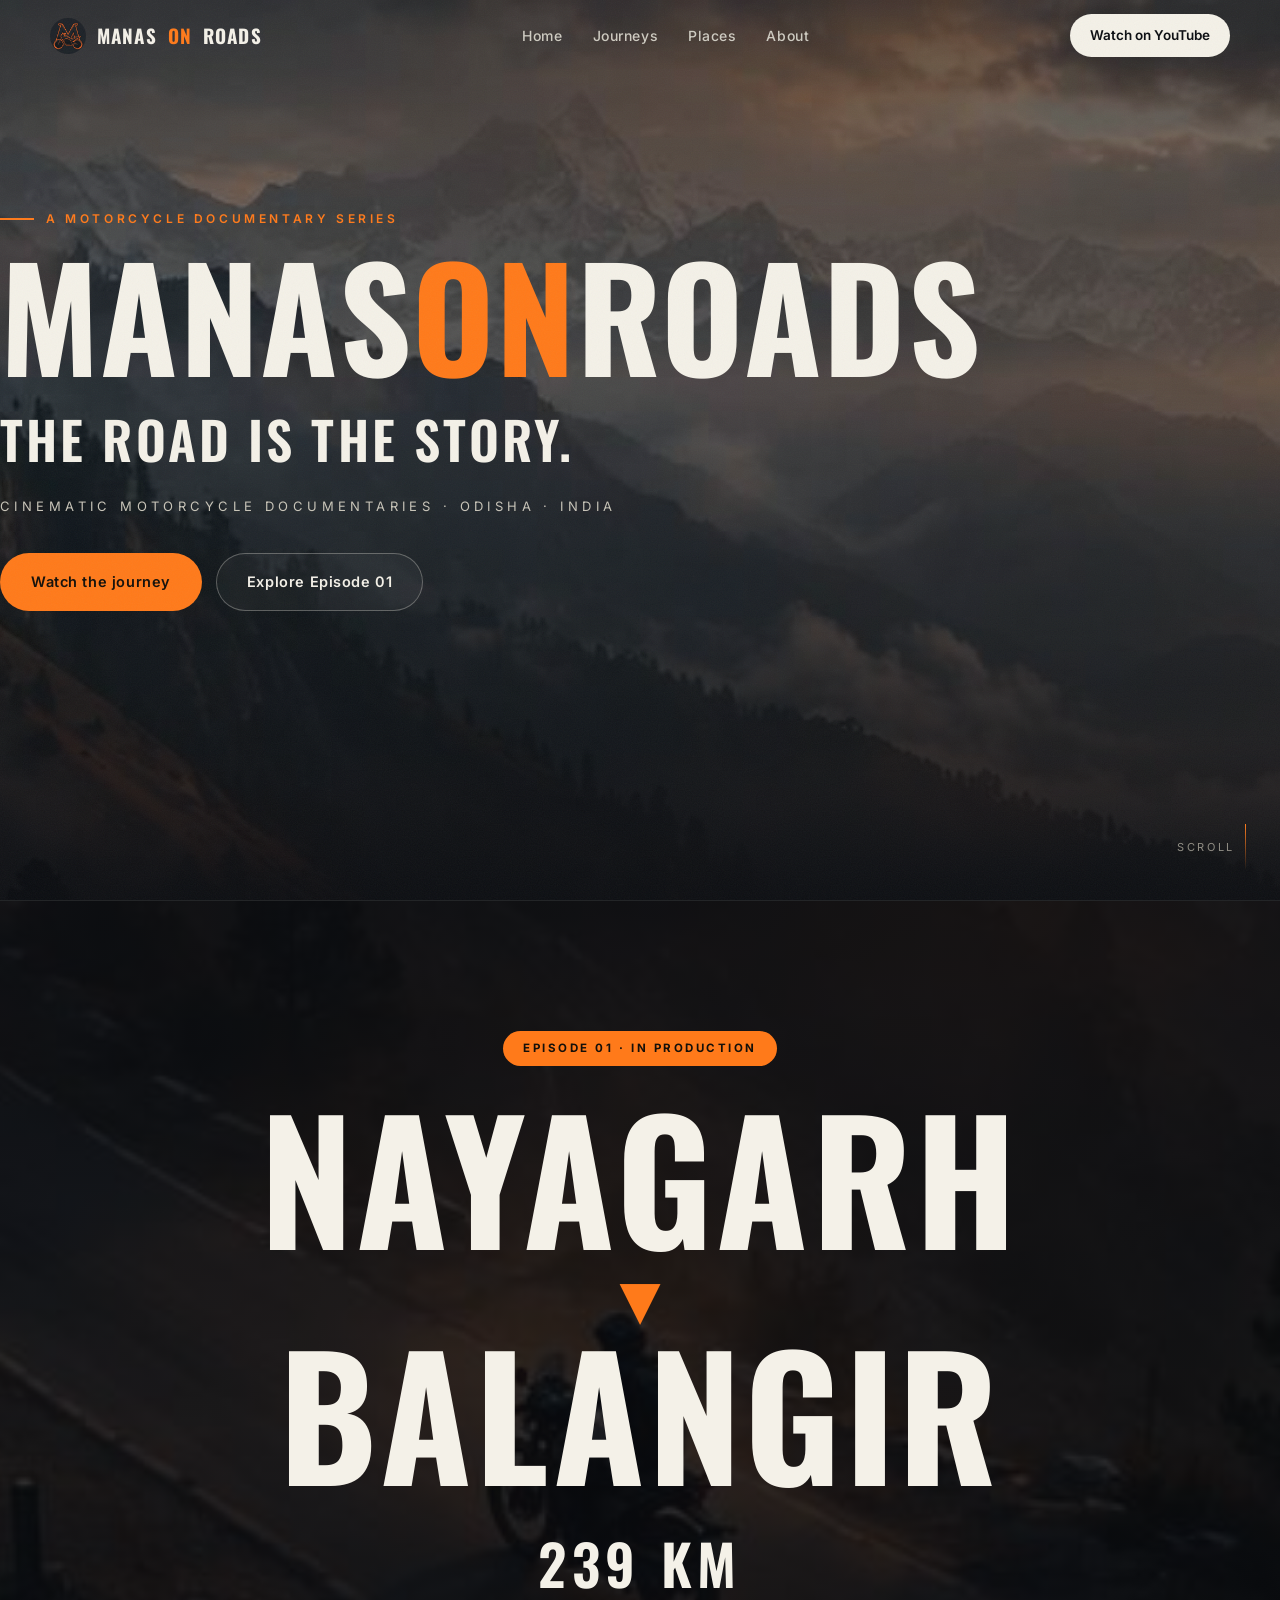
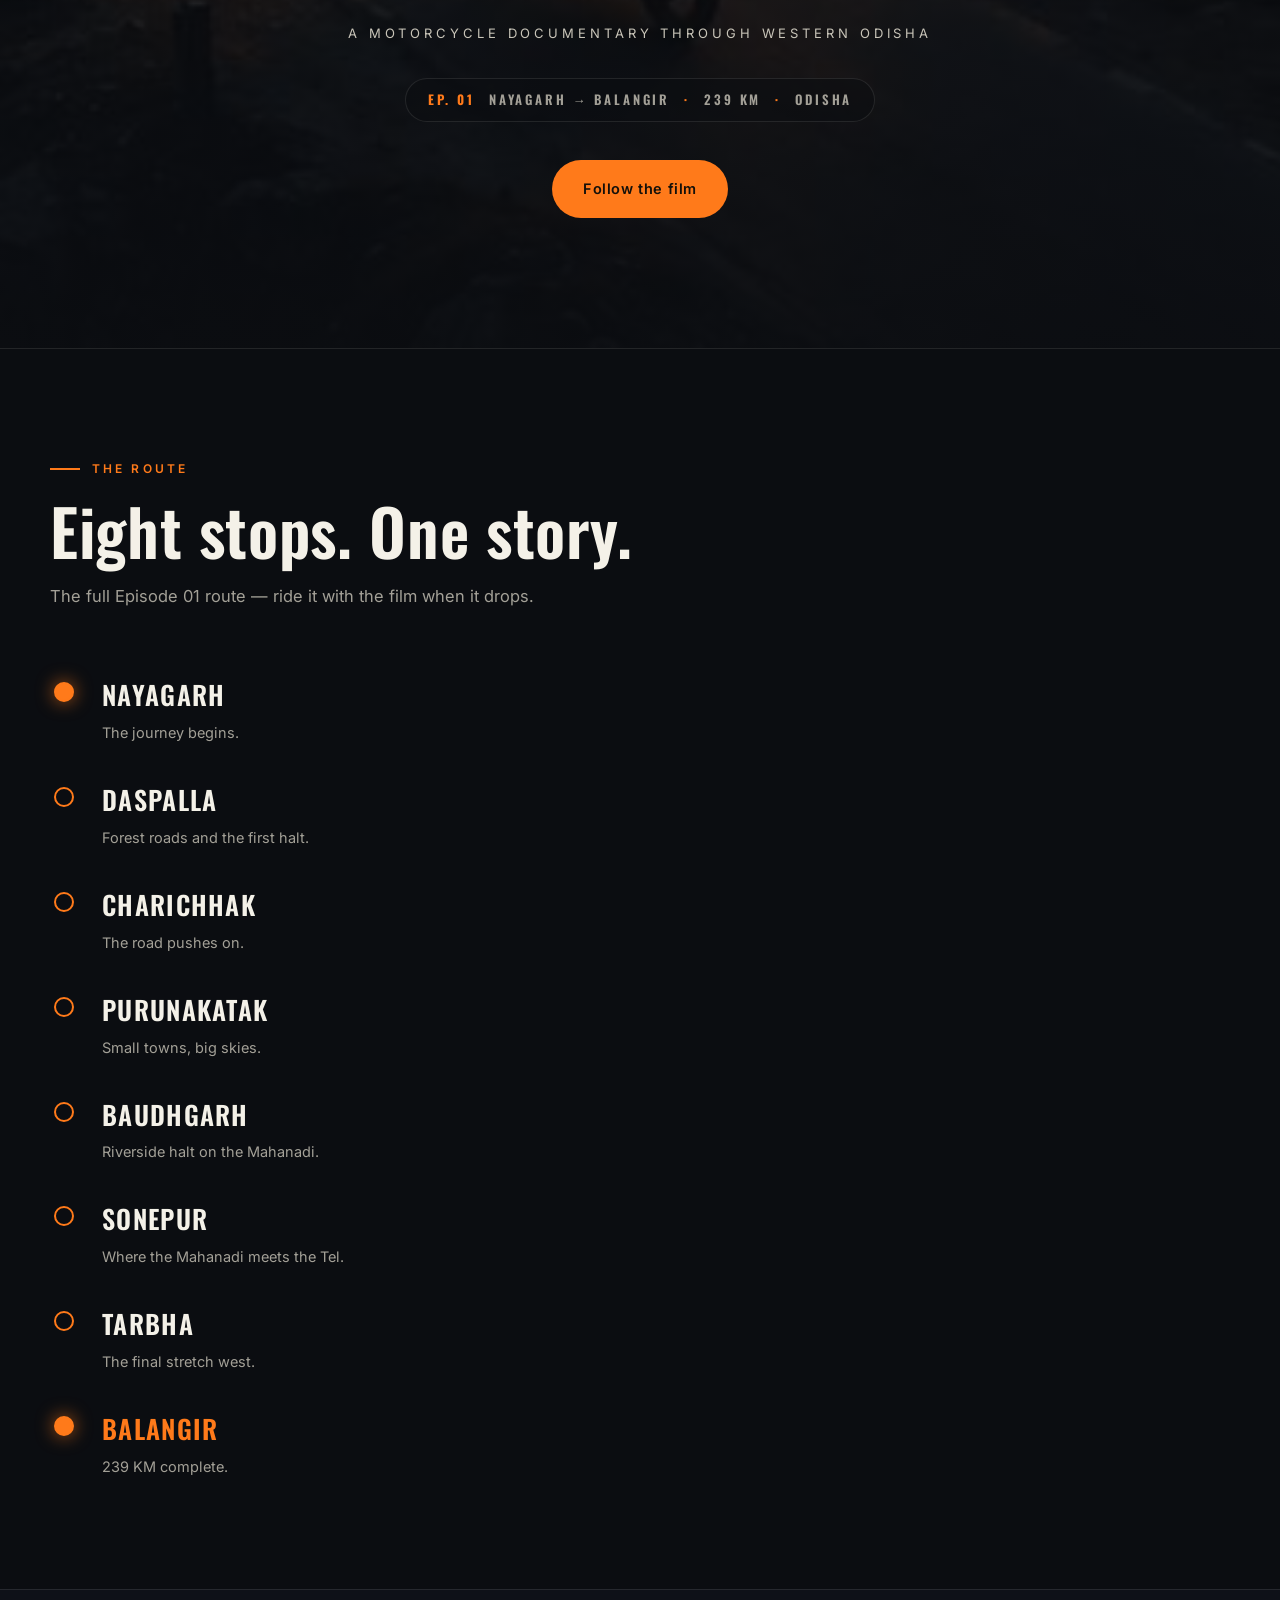
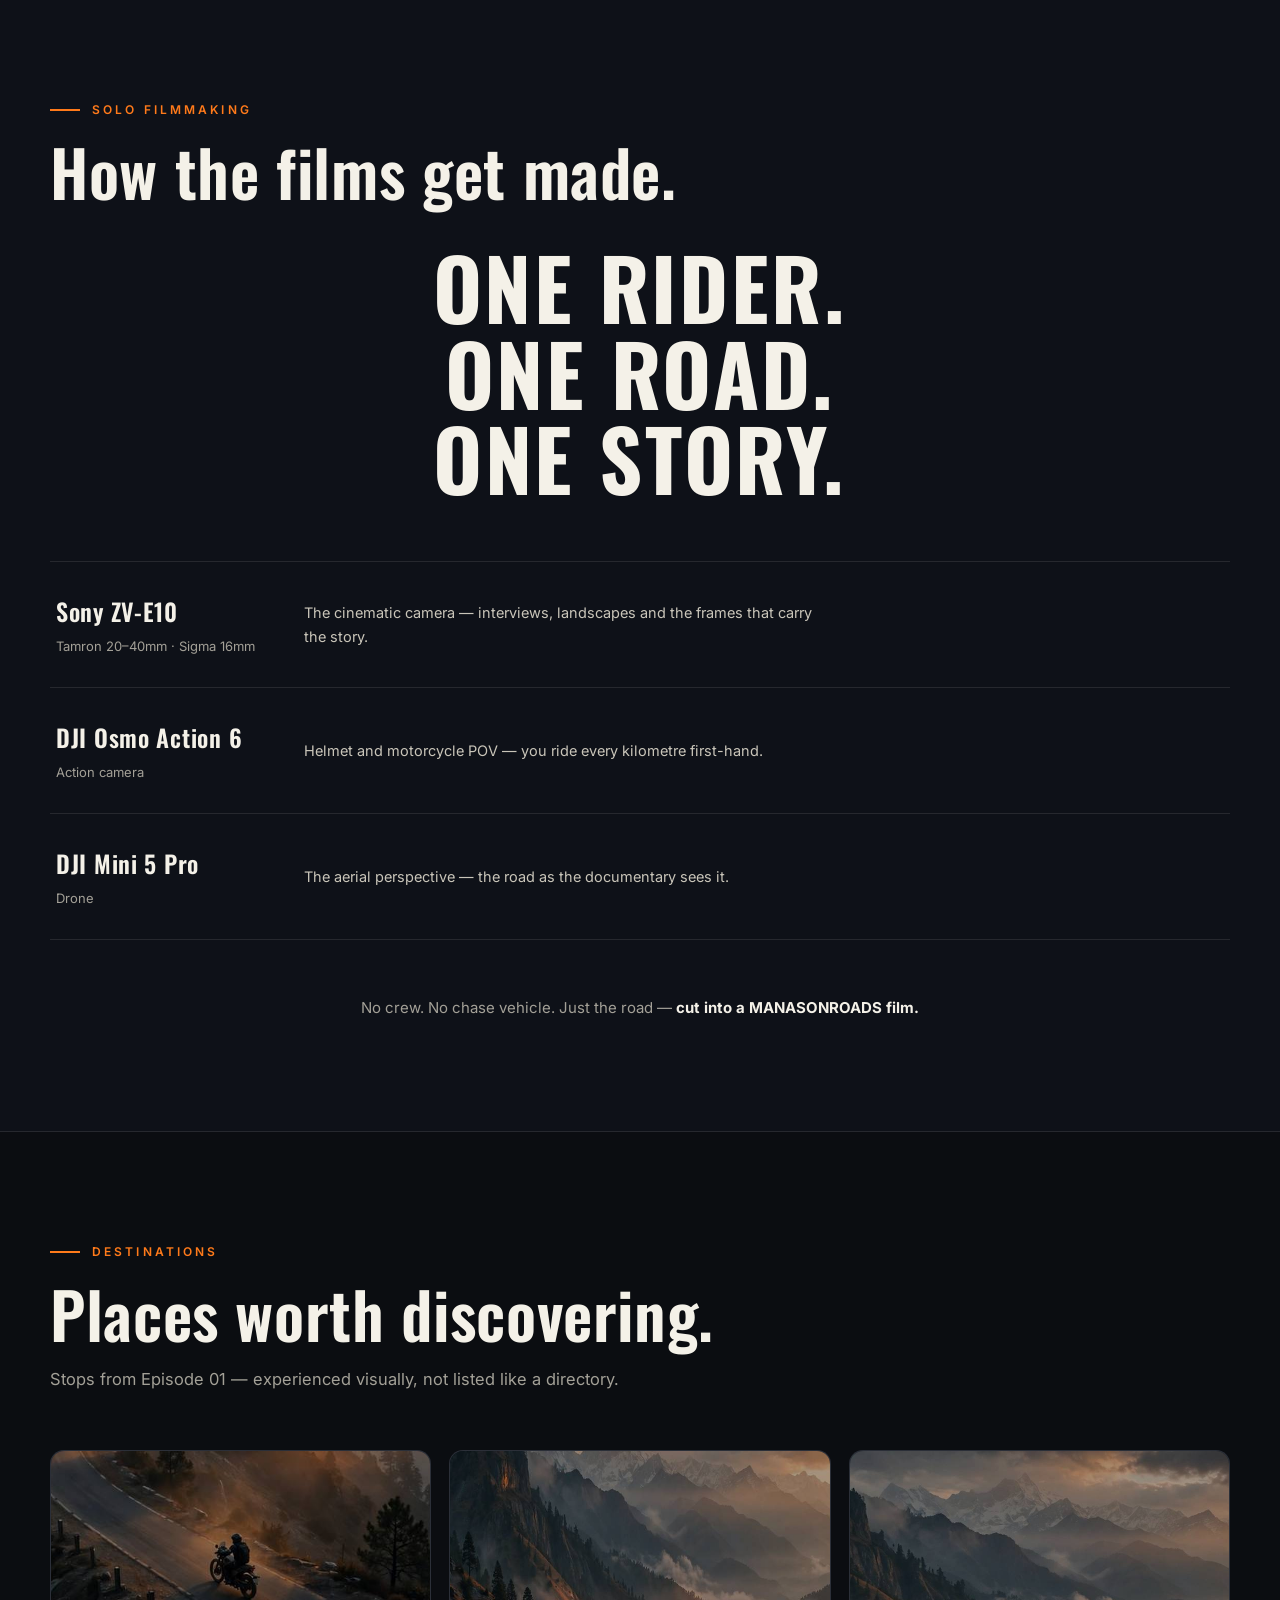
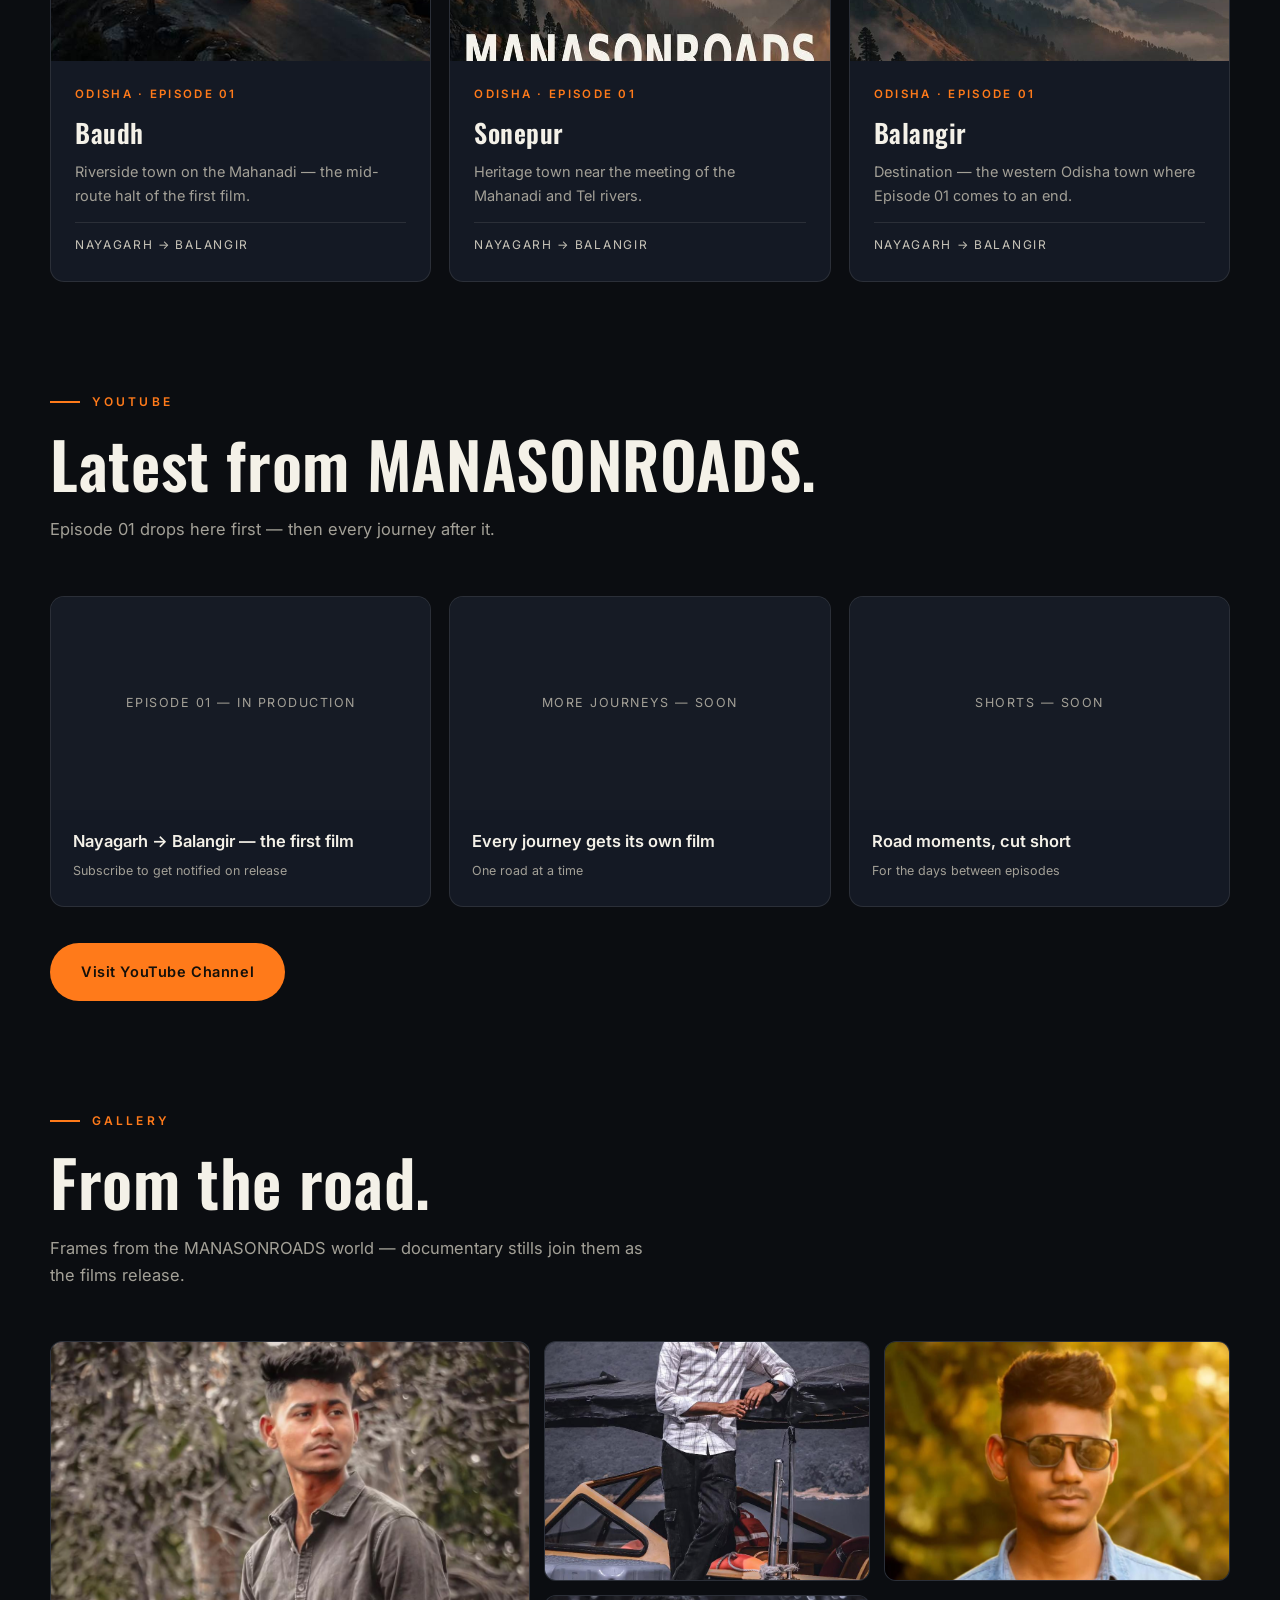
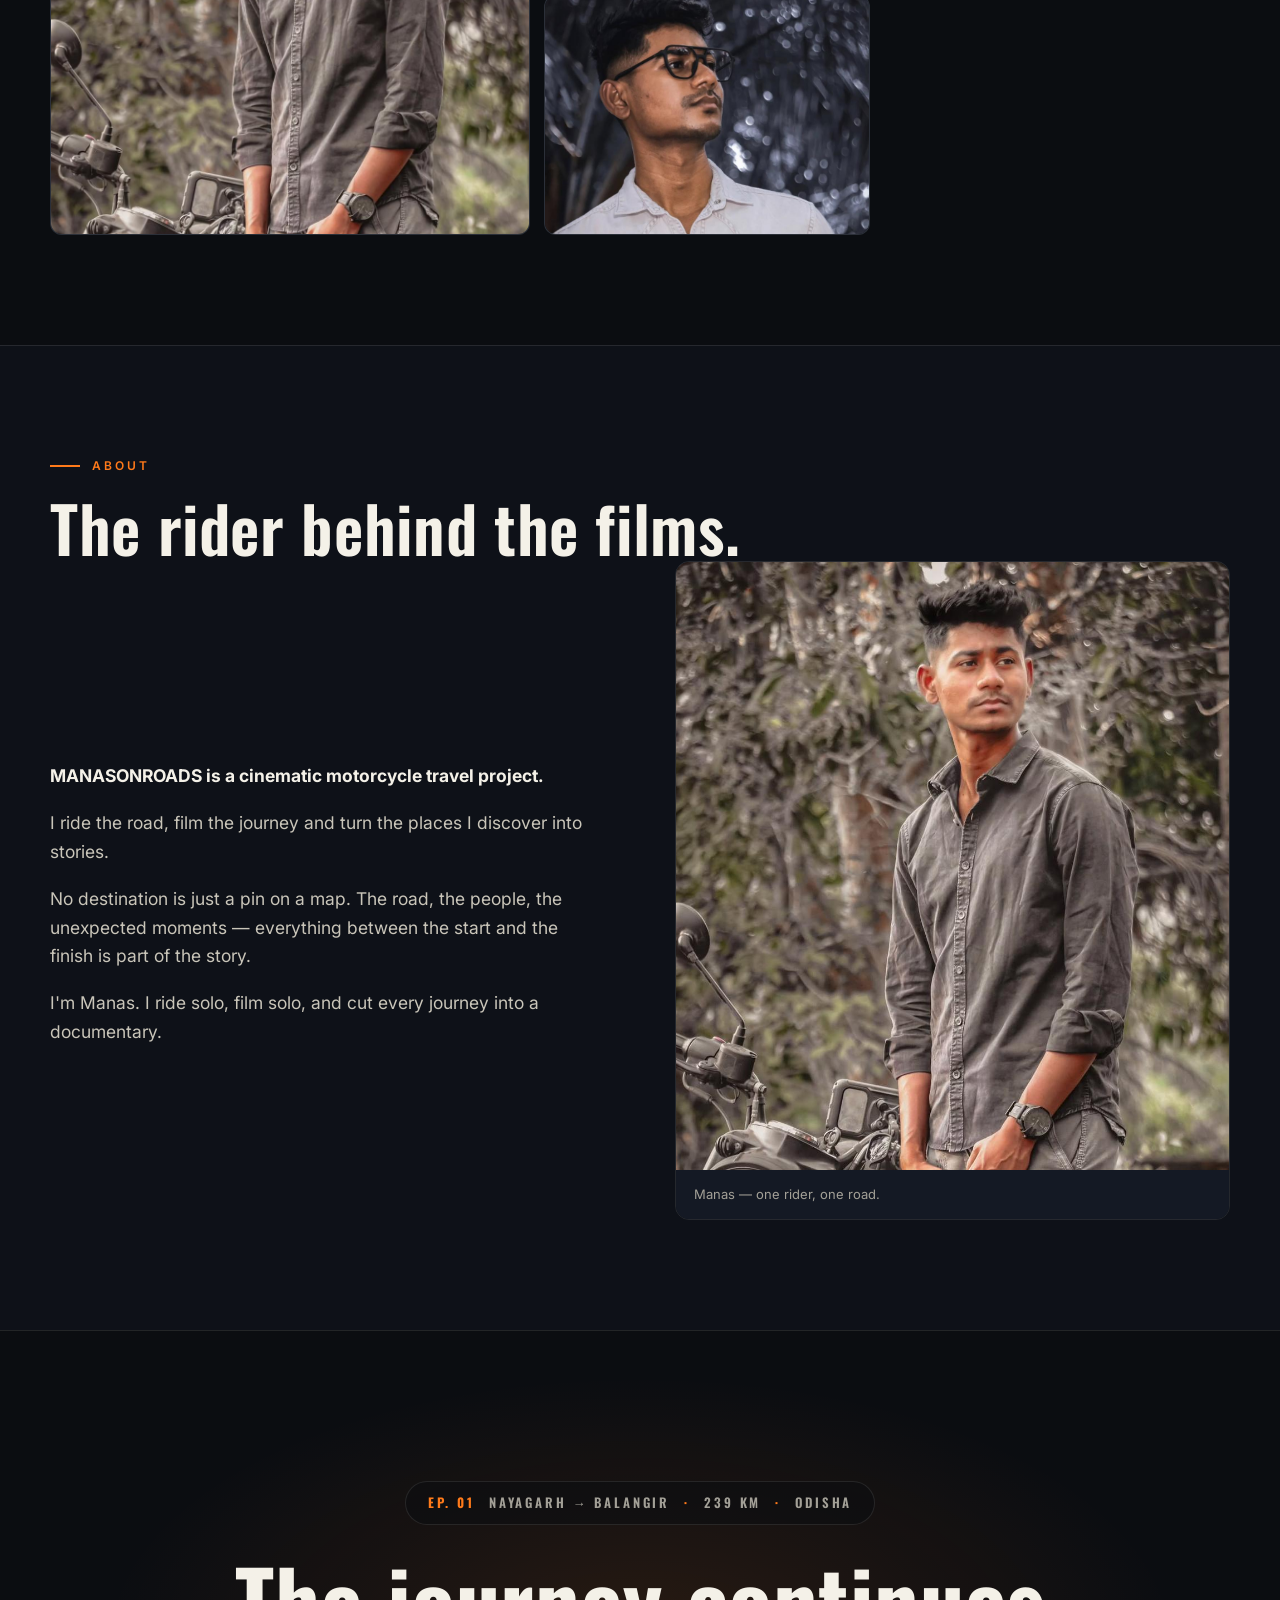
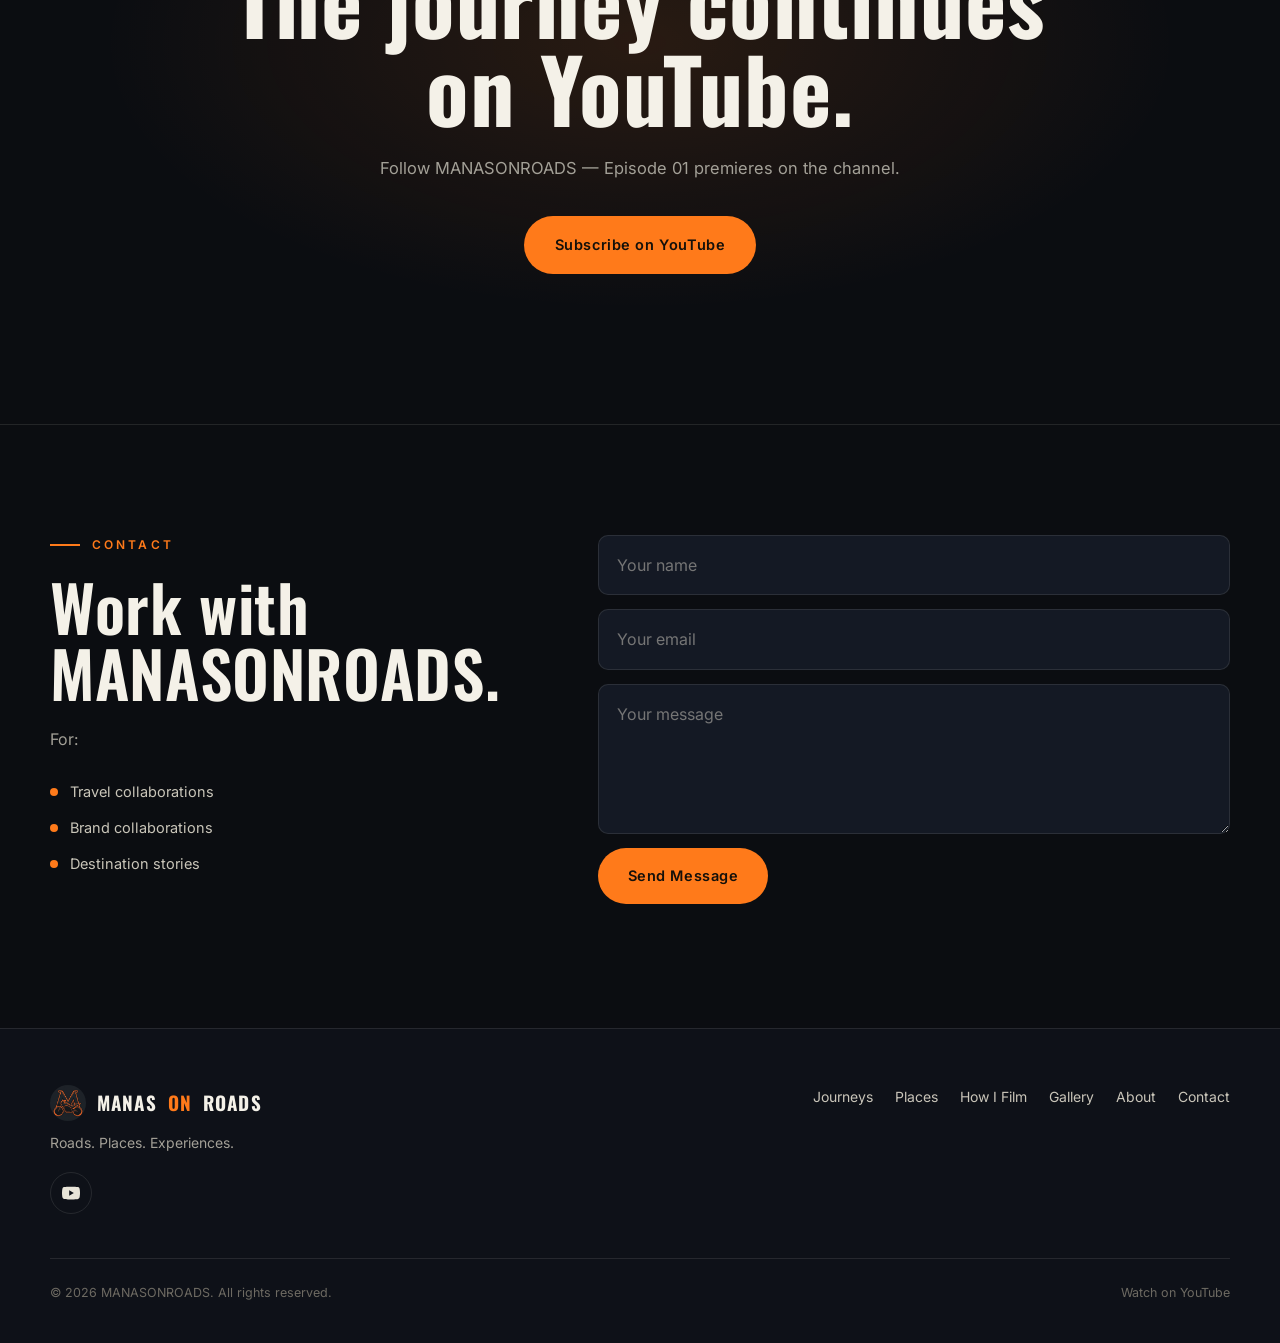
==== commit 9d47fc67: "Design refinement: film grain, cinematic fades, scroll-drawn route" ====
--- a/index.html
+++ b/index.html
@@ -112,6 +112,11 @@
 
     /* ---------- hero ---------- */
     .hero { min-height: 100svh; position: relative; display: flex; align-items: flex-end; overflow: hidden; }
+    /* film grain — the texture that makes it feel shot, not rendered */
+    .grain {
+      position: fixed; inset: 0; z-index: 3000; pointer-events: none; opacity: .05;
+      background-image: url("data:image/svg+xml,%3Csvg xmlns='http://www.w3.org/2000/svg' width='180' height='180'%3E%3Cfilter id='n'%3E%3CfeTurbulence type='fractalNoise' baseFrequency='0.85' numOctaves='2' stitchTiles='stitch'/%3E%3C/filter%3E%3Crect width='180' height='180' filter='url(%23n)'/%3E%3C/svg%3E");
+    }
     .hero-bg {
       position: absolute; inset: 0;
       background:
@@ -138,7 +143,6 @@
       font-size: clamp(24px, 4.4vw, 52px); letter-spacing: .06em; text-transform: uppercase;
       margin-top: 18px; animation: riseIn 1s ease both .26s;
     }
-    .hero .tagline em { font-style: normal; color: var(--accent); }
     .hero .sub {
       margin-top: 14px; font-size: 13px; letter-spacing: .34em; text-transform: uppercase; color: #c9c5b9;
       animation: riseIn 1s ease both .38s;
@@ -200,16 +204,19 @@
     .episode h2 .arrow { display: block; color: var(--accent); font-size: .42em; margin: 6px 0; letter-spacing: 0; }
     .episode-dist {
       font-family: "Oswald", sans-serif; font-weight: 600; font-size: clamp(28px, 5vw, 56px);
-      letter-spacing: .1em; margin-top: 26px;
-    }
-    .episode-dist span { color: var(--accent); }
+      letter-spacing: .1em; margin-top: 26px; color: var(--text);
+    }
     .episode-tag { margin-top: 14px; font-size: 13px; letter-spacing: .3em; text-transform: uppercase; color: #c9c5b9; }
     .episode .stamp { margin-top: 34px; }
     .episode-actions { margin-top: 38px; display: flex; gap: 14px; justify-content: center; flex-wrap: wrap; }
 
     /* ---------- route timeline ---------- */
     .route-wrap { margin-top: 64px; position: relative; max-width: 720px; }
-    .route-line { position: absolute; left: 11px; top: 8px; bottom: 8px; width: 2px; background: linear-gradient(var(--accent), rgba(255,122,26,.08)); }
+    .route-line {
+      position: absolute; left: 11px; top: 8px; bottom: 8px; width: 2px;
+      background: linear-gradient(var(--accent), rgba(255,122,26,.08));
+      transform-origin: top center;
+    }
     .stop { position: relative; padding: 0 0 34px 52px; }
     .stop:last-child { padding-bottom: 0; }
     .stop::before {
@@ -227,16 +234,14 @@
       font-family: "Oswald", sans-serif; font-weight: 700; text-align: center;
       font-size: clamp(38px, 7vw, 84px); line-height: 1.02; letter-spacing: .03em; margin: 40px 0 60px;
     }
-    .film-mantra span { color: var(--accent); }
     .gear { display: grid; gap: 0; border-top: 1px solid var(--line); }
     .gear-row {
-      display: grid; grid-template-columns: 220px 1fr auto; gap: 28px; align-items: center;
+      display: grid; grid-template-columns: 220px 1fr; gap: 28px; align-items: center;
       padding: 30px 6px; border-bottom: 1px solid var(--line);
     }
     .gear-row .g-name { font-family: "Oswald", sans-serif; font-size: 24px; font-weight: 600; letter-spacing: .03em; }
     .gear-row .g-sub { font-size: 13px; color: var(--muted); margin-top: 4px; }
-    .gear-row .g-role { font-size: 14.5px; color: #c9c5b9; max-width: 420px; }
-    .gear-row .g-num { font-family: "Oswald", sans-serif; color: var(--accent); font-size: 15px; letter-spacing: .2em; }
+    .gear-row .g-role { font-size: 14.5px; color: #c9c5b9; max-width: 520px; }
     .film-outro { text-align: center; margin-top: 56px; color: var(--muted); font-size: 15px; }
     .film-outro b { color: var(--text); }
 
@@ -300,7 +305,6 @@
       font-family: "Oswald", sans-serif; font-size: clamp(40px, 7vw, 88px);
       letter-spacing: .01em; line-height: 1; max-width: 920px; margin: 0 auto; font-weight: 700;
     }
-    .youtube-cta h2 span { color: var(--accent); }
     .youtube-cta p { color: var(--muted); max-width: 540px; margin: 24px auto 34px; font-size: 16.5px; }
 
     /* ---------- contact ---------- */
@@ -343,8 +347,9 @@
     .lightbox figcaption { text-align: center; color: var(--muted); font-size: 14px; margin-top: 14px; }
     .lightbox-close { position: absolute; top: 20px; right: 26px; background: none; color: #fff; border: 0; font-size: 38px; cursor: pointer; line-height: 1; }
 
-    .reveal { opacity: 0; transform: translateY(28px); transition: opacity .8s ease, transform .8s ease; }
-    .reveal.in { opacity: 1; transform: none; }
+    /* film fades in — it doesn't slide up. One slow dissolve per major block. */
+    .reveal { opacity: 0; transition: opacity 1.1s ease; }
+    .reveal.in { opacity: 1; }
 
     @media (prefers-reduced-motion: reduce) {
       *, *::before, *::after { animation: none !important; transition: none !important; }
@@ -385,6 +390,7 @@
 </head>
 
 <body>
+  <div class="grain" aria-hidden="true"></div>
 
   <header class="nav" id="navbar">
     <div class="container nav-inner">
@@ -411,11 +417,11 @@
       <div class="container hero-content">
         <div class="hero-eyebrow">A motorcycle documentary series</div>
         <h1>MANAS<span>ON</span>ROADS</h1>
-        <div class="tagline">The road <em>is</em> the story.</div>
+        <div class="tagline">The road is the story.</div>
         <div class="sub">Cinematic motorcycle documentaries · Odisha · India</div>
         <div class="hero-actions">
-          <a data-link="youtube" href="https://www.youtube.com/@ManasOnRoads" target="_blank" rel="noopener" class="btn btn-primary">Watch the journey →</a>
-          <a href="#episode" class="btn btn-ghost">Explore Episode 01 ↓</a>
+          <a data-link="youtube" href="https://www.youtube.com/@ManasOnRoads" target="_blank" rel="noopener" class="btn btn-primary">Watch the journey</a>
+          <a href="#episode" class="btn btn-ghost">Explore Episode 01</a>
         </div>
       </div>
       <div class="scroll-hint">Scroll</div>
@@ -427,11 +433,11 @@
       <div class="container episode-inner">
         <span class="pill">Episode 01 · In production</span>
         <h2 class="reveal">NAYAGARH<span class="arrow">▼</span>BALANGIR</h2>
-        <div class="episode-dist reveal"><span>239</span> KM</div>
+        <div class="episode-dist reveal">239 KM</div>
         <div class="episode-tag reveal">A motorcycle documentary through western Odisha</div>
         <div class="reveal"><span class="stamp"><b>EP. 01</b> NAYAGARH → BALANGIR <b>·</b> 239 KM <b>·</b> ODISHA</span></div>
         <div class="episode-actions reveal">
-          <a data-link="youtube" href="https://www.youtube.com/@ManasOnRoads" target="_blank" rel="noopener" class="btn btn-primary">Follow the film →</a>
+          <a data-link="youtube" href="https://www.youtube.com/@ManasOnRoads" target="_blank" rel="noopener" class="btn btn-primary">Follow the film</a>
         </div>
       </div>
     </section>
@@ -462,23 +468,20 @@
       <div class="container">
         <div class="section-label">Solo filmmaking</div>
         <h2 class="section-title reveal">How the films get made.</h2>
-        <div class="film-mantra reveal">ONE RIDER.<br><span>ONE ROAD.</span><br>ONE STORY.</div>
+        <div class="film-mantra reveal">ONE RIDER.<br>ONE ROAD.<br>ONE STORY.</div>
         <div class="gear">
           <!-- EDIT: gear list. Update as the kit changes. -->
-          <div class="gear-row reveal">
+          <div class="gear-row">
             <div><div class="g-name">Sony ZV-E10</div><div class="g-sub">Tamron 20–40mm · Sigma 16mm</div></div>
             <div class="g-role">The cinematic camera — interviews, landscapes and the frames that carry the story.</div>
-            <div class="g-num">01</div>
           </div>
-          <div class="gear-row reveal">
+          <div class="gear-row">
             <div><div class="g-name">DJI Osmo Action 6</div><div class="g-sub">Action camera</div></div>
             <div class="g-role">Helmet and motorcycle POV — you ride every kilometre first-hand.</div>
-            <div class="g-num">02</div>
           </div>
-          <div class="gear-row reveal">
+          <div class="gear-row">
             <div><div class="g-name">DJI Mini 5 Pro</div><div class="g-sub">Drone</div></div>
             <div class="g-role">The aerial perspective — the road as the documentary sees it.</div>
-            <div class="g-num">03</div>
           </div>
         </div>
         <p class="film-outro reveal">No crew. No chase vehicle. Just the road — <b>cut into a MANASONROADS film.</b></p>
@@ -493,7 +496,7 @@
         <p class="section-intro reveal">Stops from Episode 01 — experienced visually, not listed like a directory.</p>
         <div class="places-grid">
           <!-- EDIT: place cards. Imagery first, information second. -->
-          <article class="place-card reveal">
+          <article class="place-card">
             <div class="p-img"><img src="assets/road.jpg" alt="Road through western Odisha" loading="lazy"></div>
             <div class="p-body">
               <div class="state">Odisha · Episode 01</div>
@@ -502,7 +505,7 @@
               <div class="ep-tag">Nayagarh → Balangir</div>
             </div>
           </article>
-          <article class="place-card reveal">
+          <article class="place-card">
             <div class="p-img"><img src="assets/peaks.jpg" alt="Distant ridges" loading="lazy"></div>
             <div class="p-body">
               <div class="state">Odisha · Episode 01</div>
@@ -511,7 +514,7 @@
               <div class="ep-tag">Nayagarh → Balangir</div>
             </div>
           </article>
-          <article class="place-card reveal">
+          <article class="place-card">
             <div class="p-img"><img src="assets/hero.jpg" alt="High road at dawn" loading="lazy"></div>
             <div class="p-body">
               <div class="state">Odisha · Episode 01</div>
@@ -533,21 +536,21 @@
         <div class="video-grid">
           <!-- PLACEHOLDER cards: replace with the real Episode 01 film + shorts on release.
                Do not invent titles, views or dates. -->
-          <article class="video-card reveal">
+          <article class="video-card">
             <div class="video-thumb"><span class="ph">Episode 01 — in production</span></div>
             <div class="video-info">
               <h3>Nayagarh → Balangir — the first film</h3>
               <div class="video-meta">Subscribe to get notified on release</div>
             </div>
           </article>
-          <article class="video-card reveal">
+          <article class="video-card">
             <div class="video-thumb"><span class="ph">More journeys — soon</span></div>
             <div class="video-info">
               <h3>Every journey gets its own film</h3>
               <div class="video-meta">One road at a time</div>
             </div>
           </article>
-          <article class="video-card reveal">
+          <article class="video-card">
             <div class="video-thumb"><span class="ph">Shorts — soon</span></div>
             <div class="video-info">
               <h3>Road moments, cut short</h3>
@@ -555,8 +558,8 @@
             </div>
           </article>
         </div>
-        <div class="cta-row reveal">
-          <a data-link="youtube" href="https://www.youtube.com/@ManasOnRoads" target="_blank" rel="noopener" class="btn btn-primary">Visit YouTube Channel →</a>
+        <div class="cta-row">
+          <a data-link="youtube" href="https://www.youtube.com/@ManasOnRoads" target="_blank" rel="noopener" class="btn btn-primary">Visit YouTube Channel</a>
         </div>
       </div>
     </section>
@@ -569,19 +572,19 @@
         <p class="section-intro reveal">Frames from the MANASONROADS world — documentary stills join them as the films release.</p>
         <div class="gallery-grid">
           <!-- Real photos. Add documentary frames here as episodes release. -->
-          <figure class="gallery-item reveal">
+          <figure class="gallery-item">
             <img src="assets/ig-manas-bike.jpg" alt="Manas with his motorcycle" loading="lazy" data-caption="With the machine">
             <figcaption>With the machine</figcaption>
           </figure>
-          <figure class="gallery-item reveal">
+          <figure class="gallery-item">
             <img src="assets/ig-manas-boat.jpg" alt="Manas on a boat trip" loading="lazy" data-caption="On the water">
             <figcaption>On the water</figcaption>
           </figure>
-          <figure class="gallery-item reveal">
+          <figure class="gallery-item">
             <img src="assets/ig-manas-1.jpg" alt="Manas portrait" loading="lazy" data-caption="Golden hour">
             <figcaption>Golden hour</figcaption>
           </figure>
-          <figure class="gallery-item reveal">
+          <figure class="gallery-item">
             <img src="assets/ig-manas-2.jpg" alt="Manas portrait" loading="lazy" data-caption="City lights">
             <figcaption>City lights</figcaption>
           </figure>
@@ -615,9 +618,9 @@
     <section class="youtube-cta">
       <div class="container">
         <div class="reveal"><span class="stamp"><b>EP. 01</b> NAYAGARH → BALANGIR <b>·</b> 239 KM <b>·</b> ODISHA</span></div>
-        <h2 class="reveal">The journey continues <span>on YouTube.</span></h2>
+        <h2 class="reveal">The journey continues on YouTube.</h2>
         <p class="reveal">Follow MANASONROADS — Episode 01 premieres on the channel.</p>
-        <a data-link="youtube" href="https://www.youtube.com/@ManasOnRoads" target="_blank" rel="noopener" class="btn btn-primary reveal">Subscribe on YouTube →</a>
+        <a data-link="youtube" href="https://www.youtube.com/@ManasOnRoads" target="_blank" rel="noopener" class="btn btn-primary reveal">Subscribe on YouTube</a>
       </div>
     </section>
 
@@ -759,11 +762,28 @@
       this.reset();
     });
 
-    /* ============ restrained reveal on scroll ============ */
+    /* ============ restrained reveal on scroll — slow dissolves only ============ */
     const io = new IntersectionObserver(entries => {
       entries.forEach(en => { if (en.isIntersecting) { en.target.classList.add("in"); io.unobserve(en.target); } });
     }, { threshold: 0.1, rootMargin: "0px 0px -6% 0px" });
     document.querySelectorAll(".reveal").forEach(el => io.observe(el));
+
+    /* ============ route line draws as the journey scrolls by ============ */
+    const routeWrap = document.querySelector(".route-wrap"),
+          routeLine = document.querySelector(".route-line"),
+          reduceMotion = matchMedia("(prefers-reduced-motion: reduce)").matches;
+    if (routeWrap && routeLine && !reduceMotion) {
+      const drawRoute = () => {
+        const r = routeWrap.getBoundingClientRect(), vh = innerHeight;
+        const p = Math.min(1, Math.max(0, (vh * 0.75 - r.top) / (r.height + vh * 0.5)));
+        routeLine.style.transform = "scaleY(" + p.toFixed(3) + ")";
+      };
+      let ticking = false;
+      addEventListener("scroll", () => {
+        if (!ticking) { ticking = true; requestAnimationFrame(() => { drawRoute(); ticking = false; }); }
+      }, { passive: true });
+      drawRoute();
+    }
   </script>
 </body>
 </html>
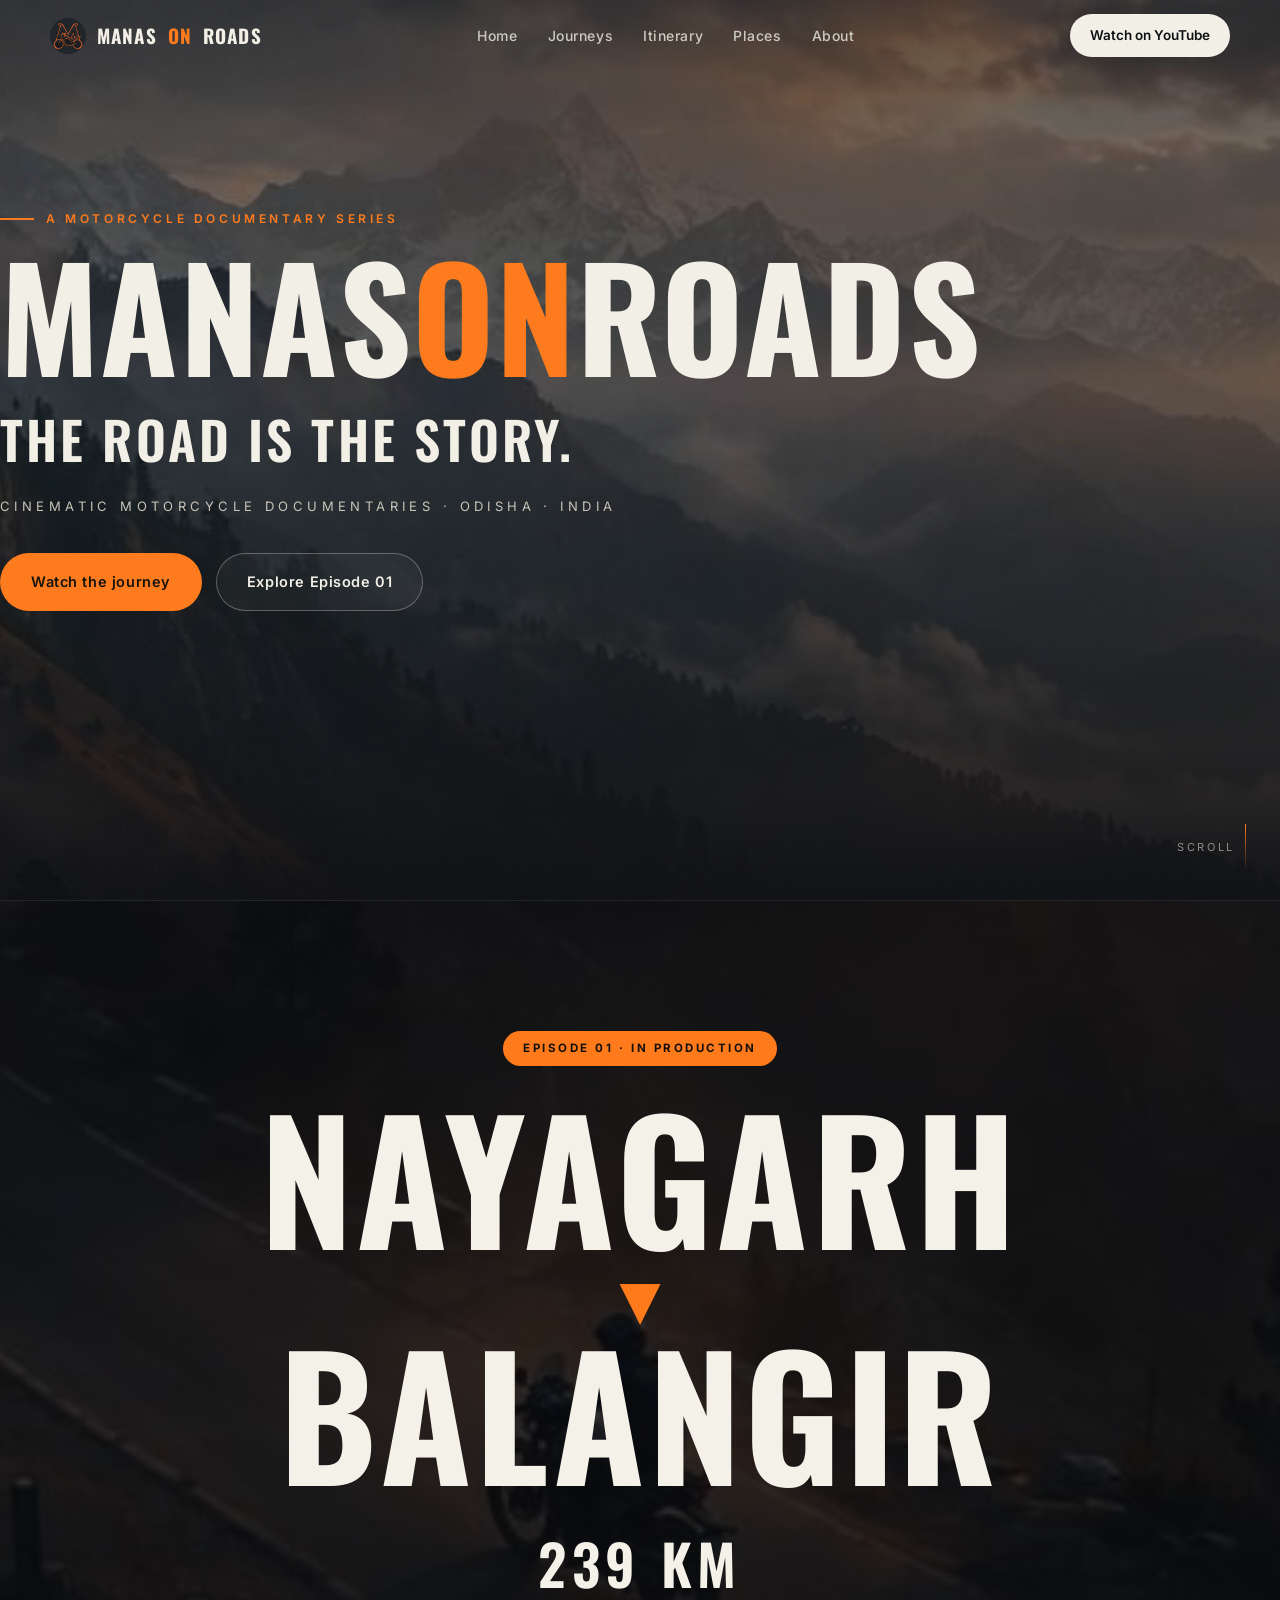
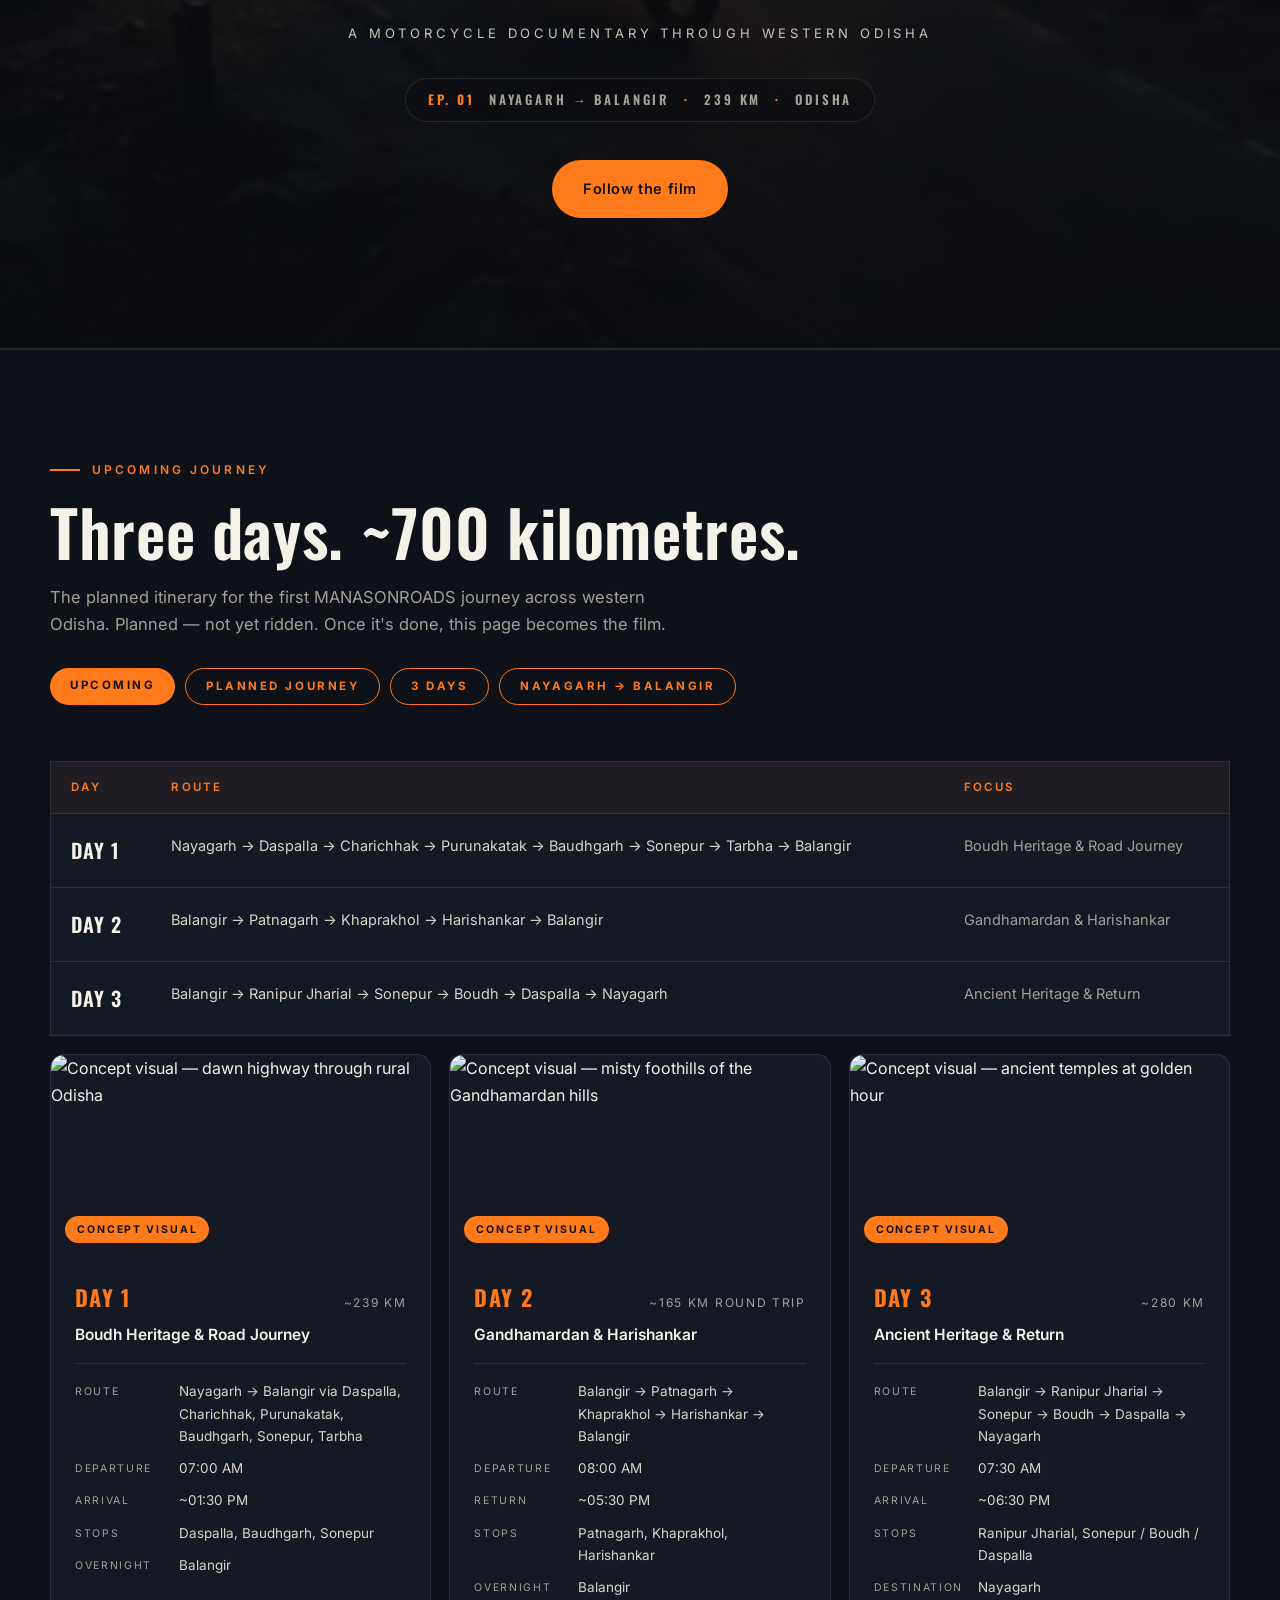
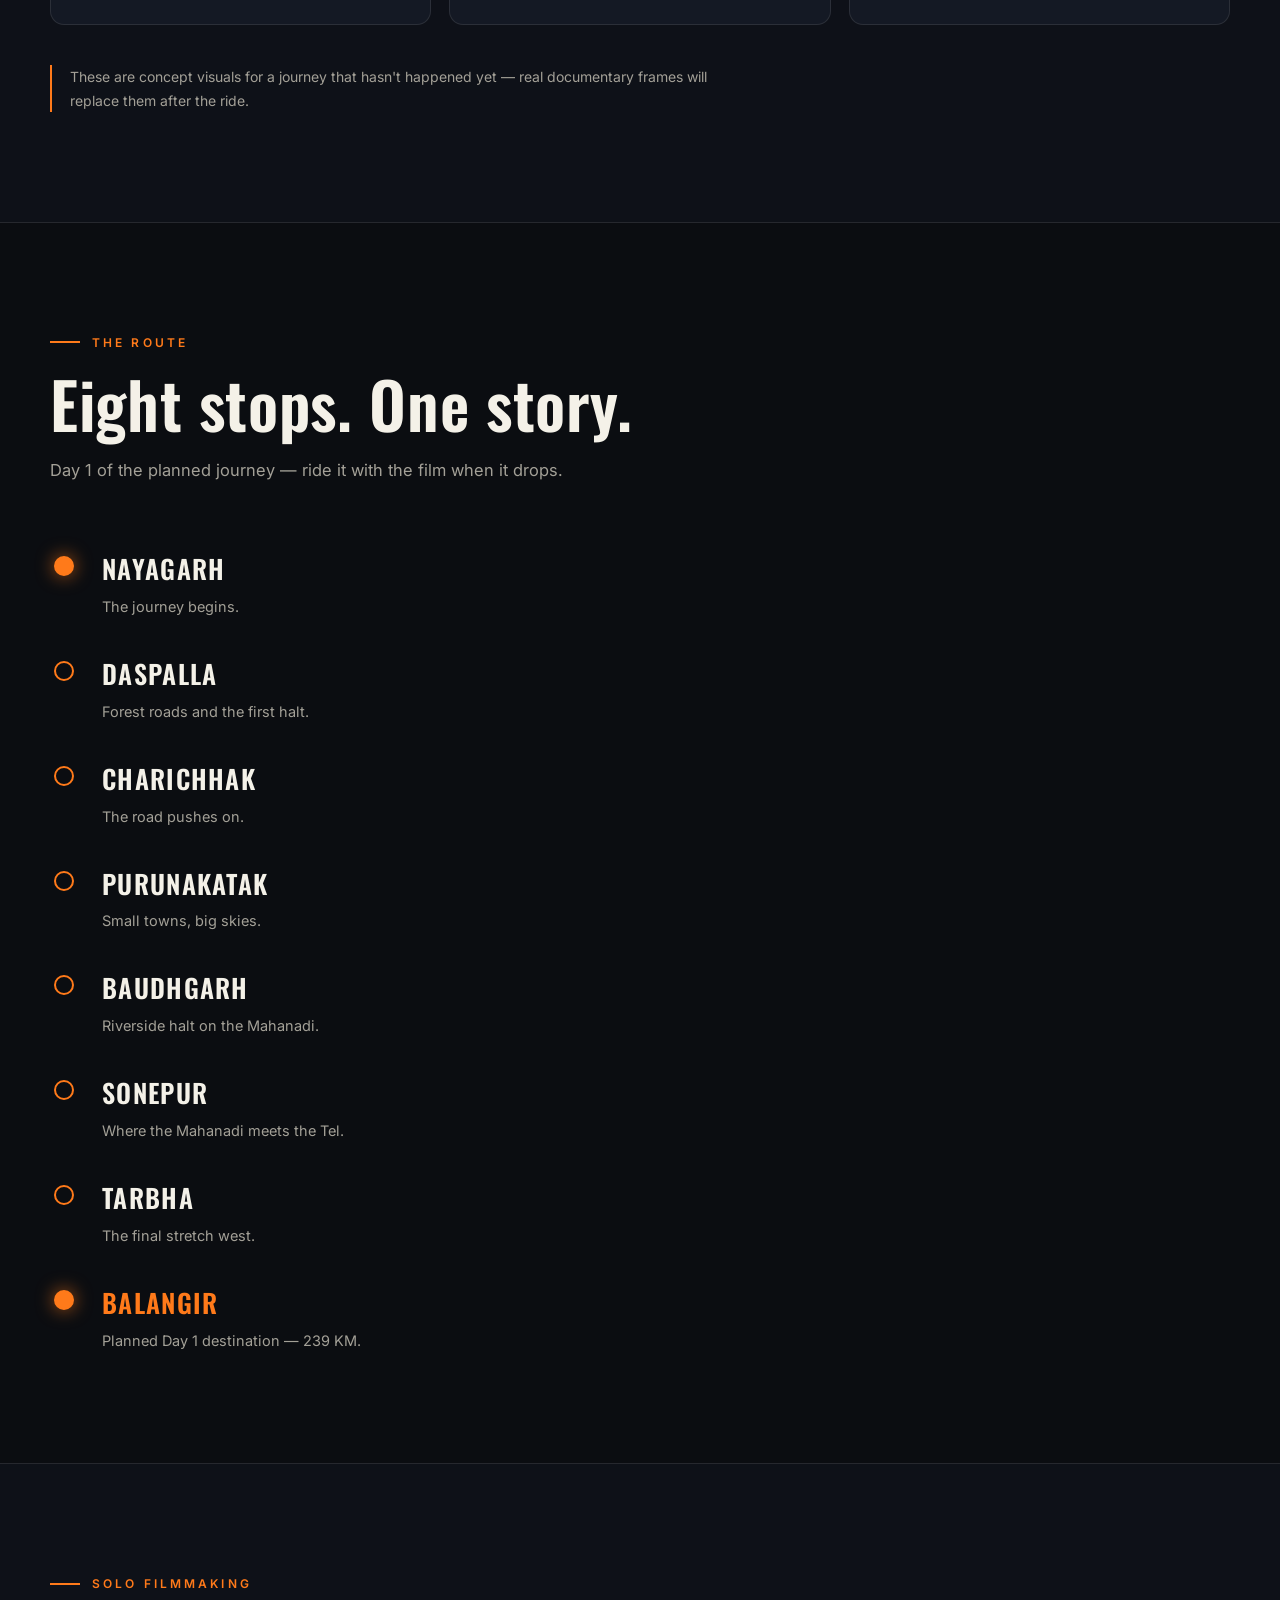
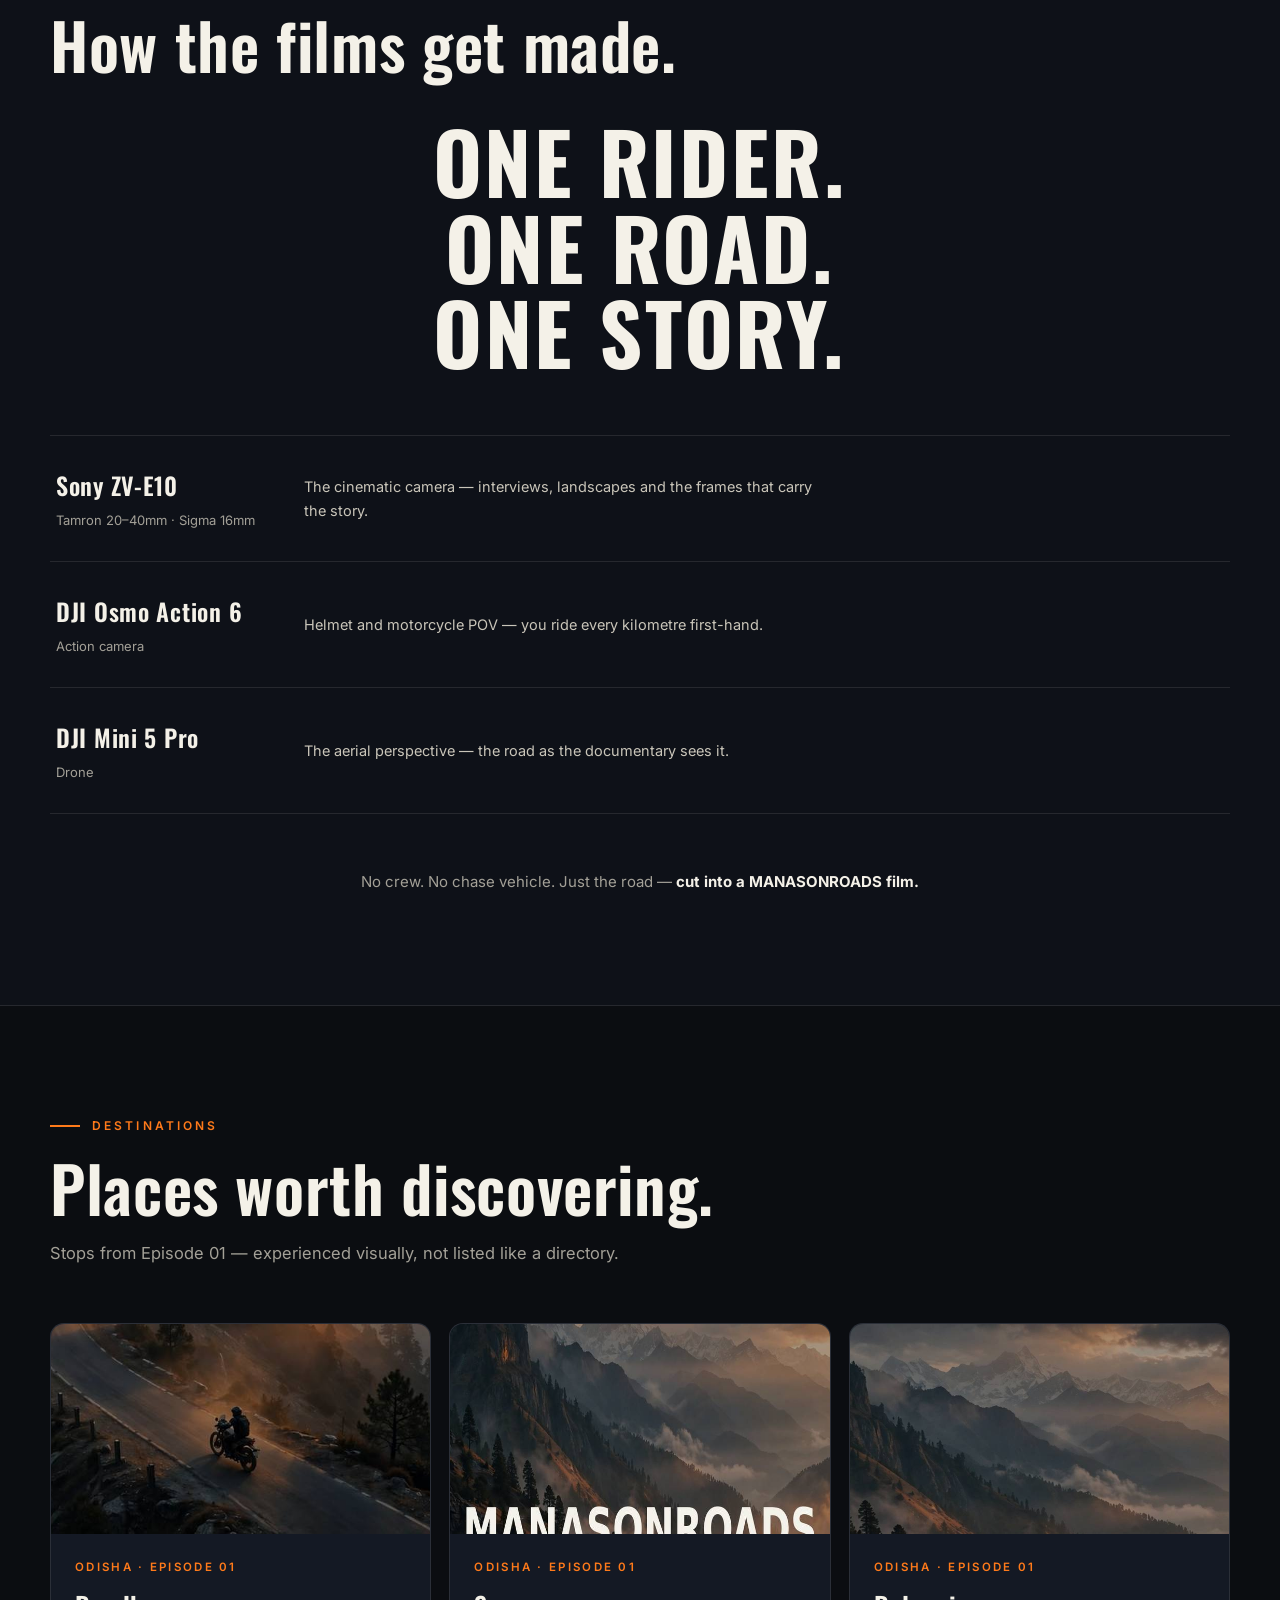
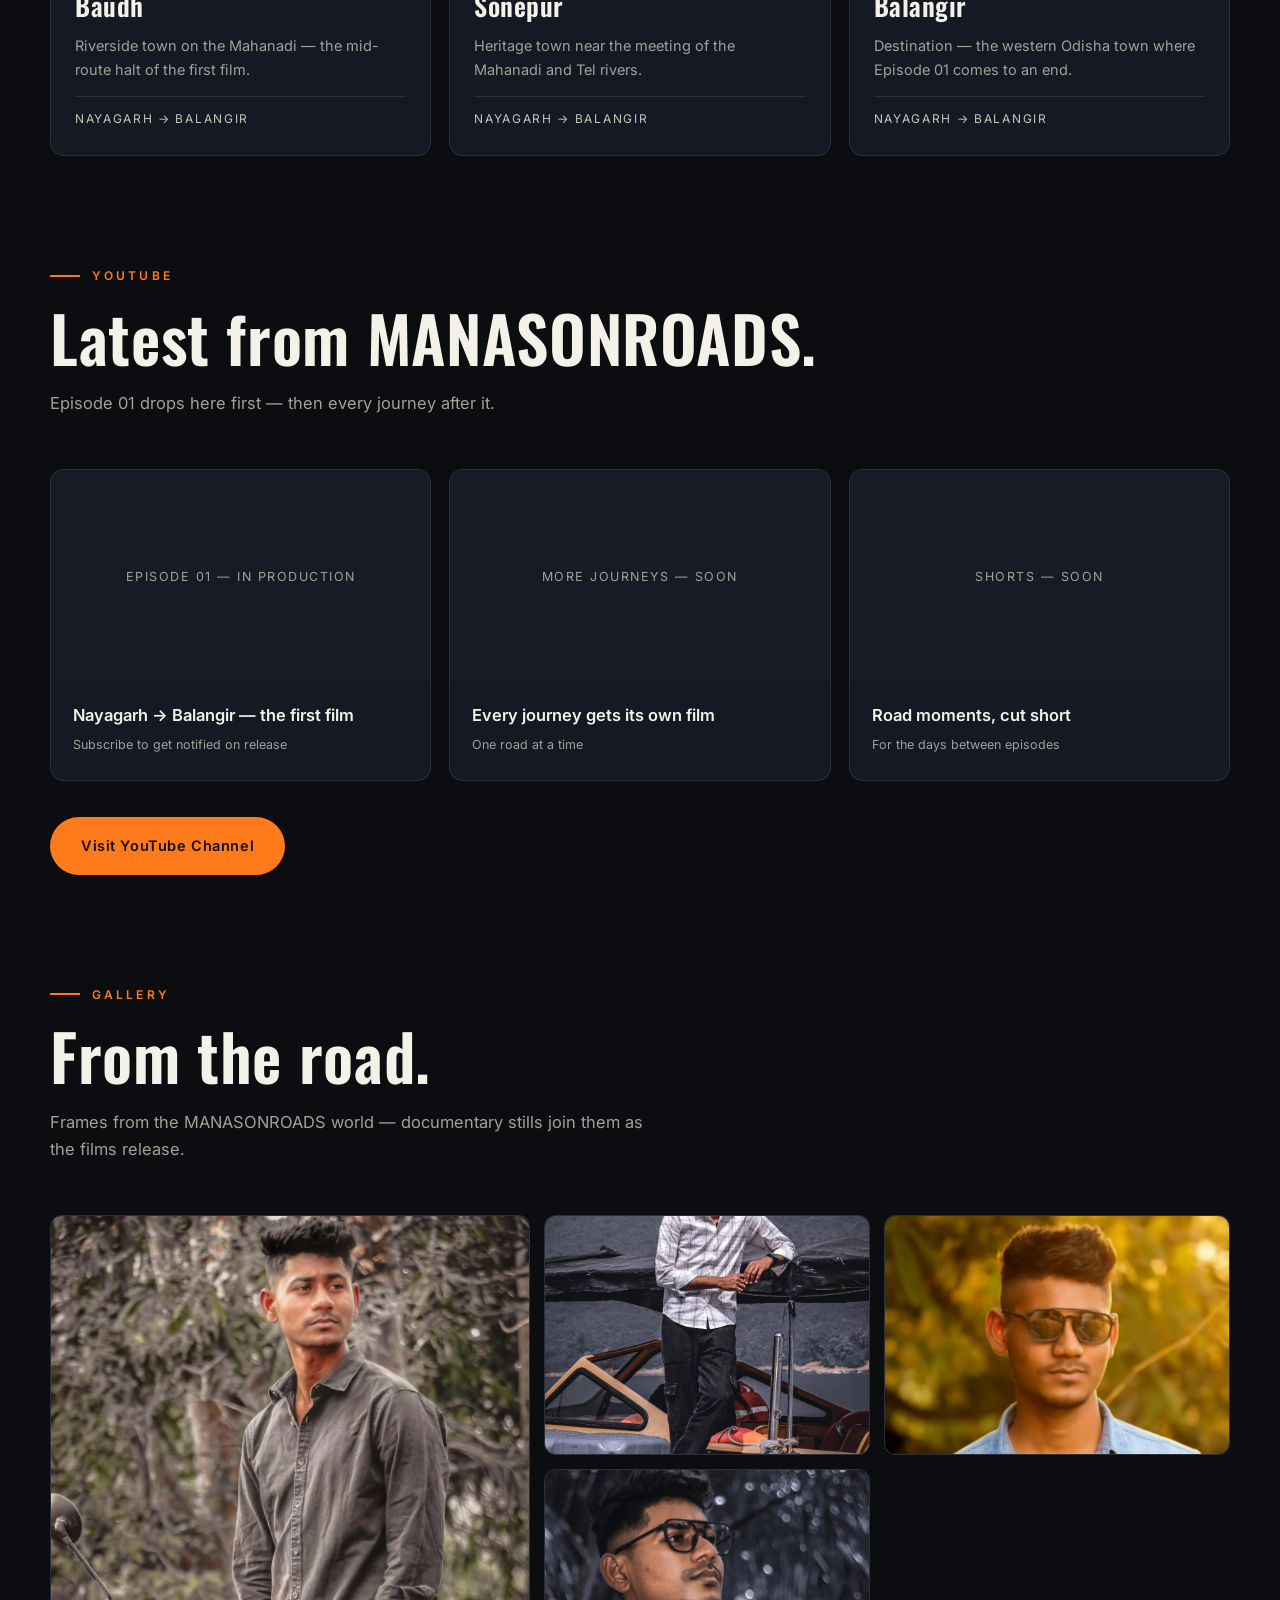
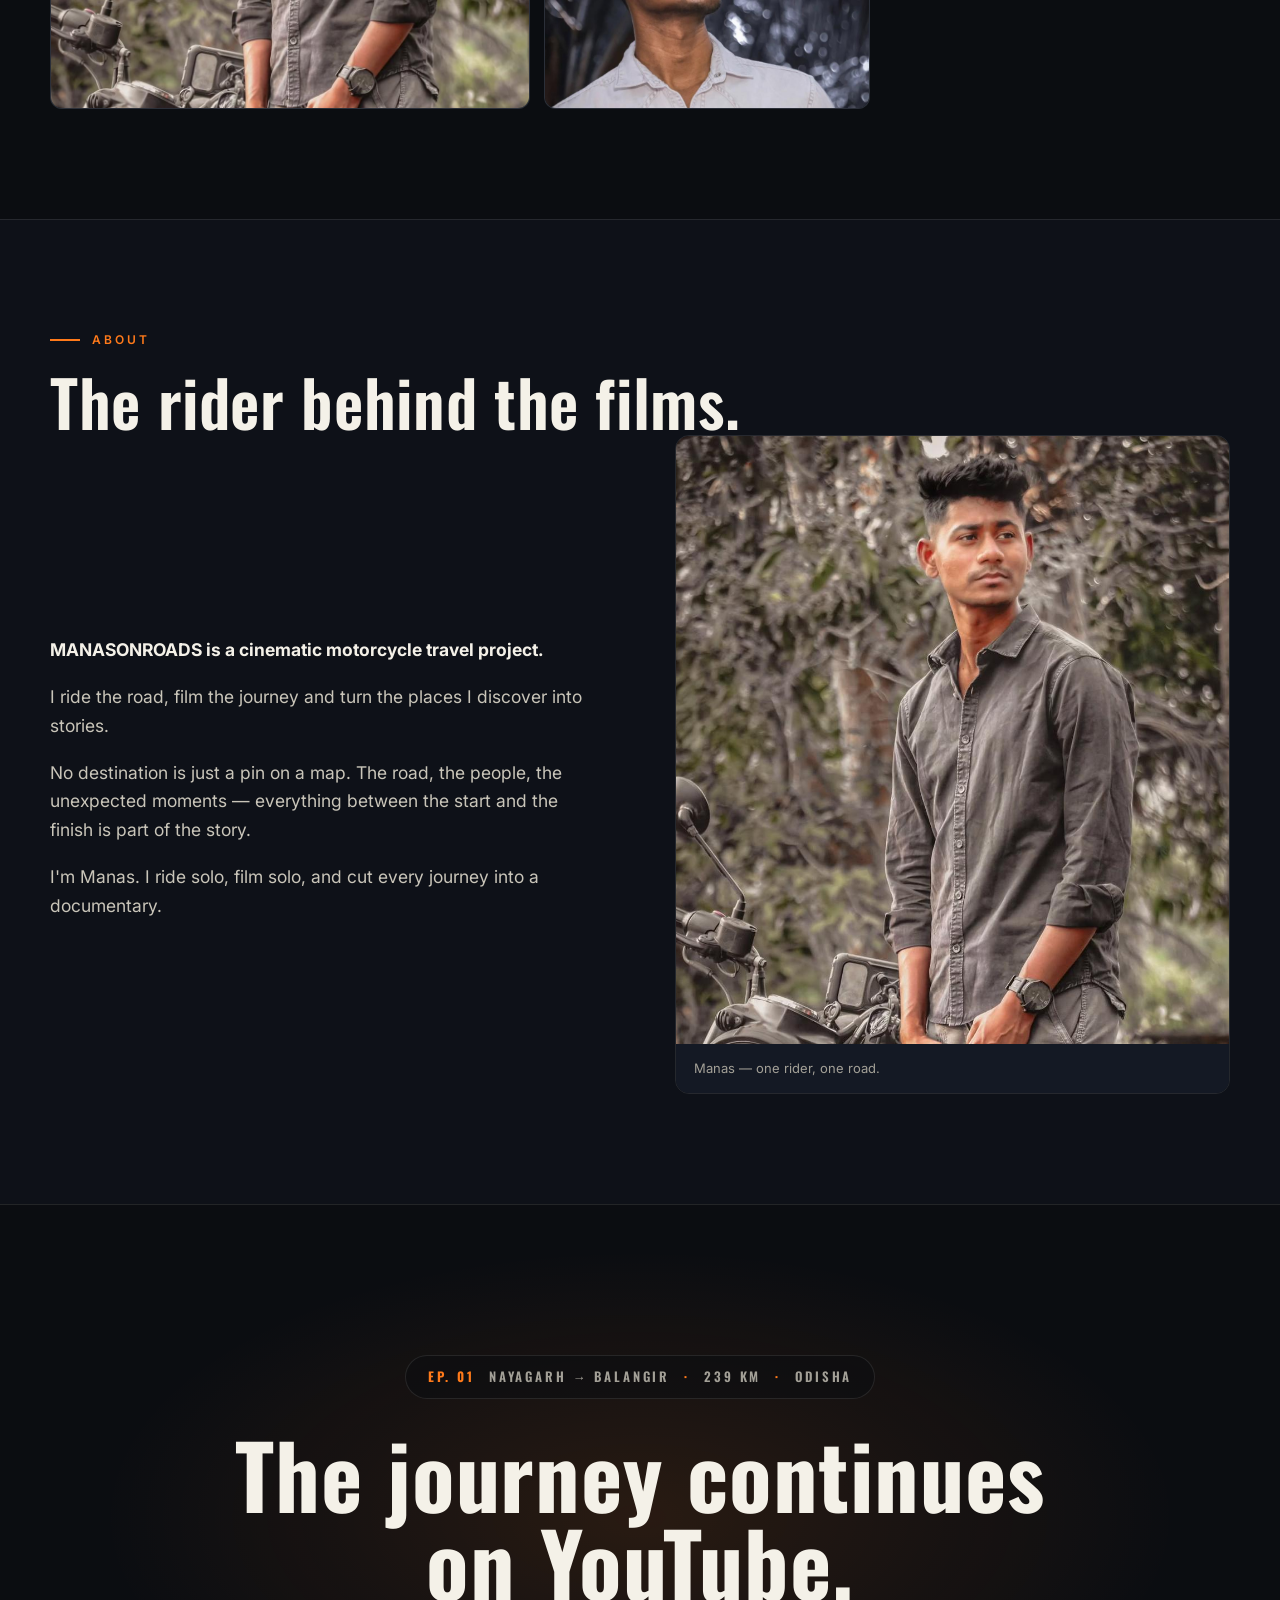
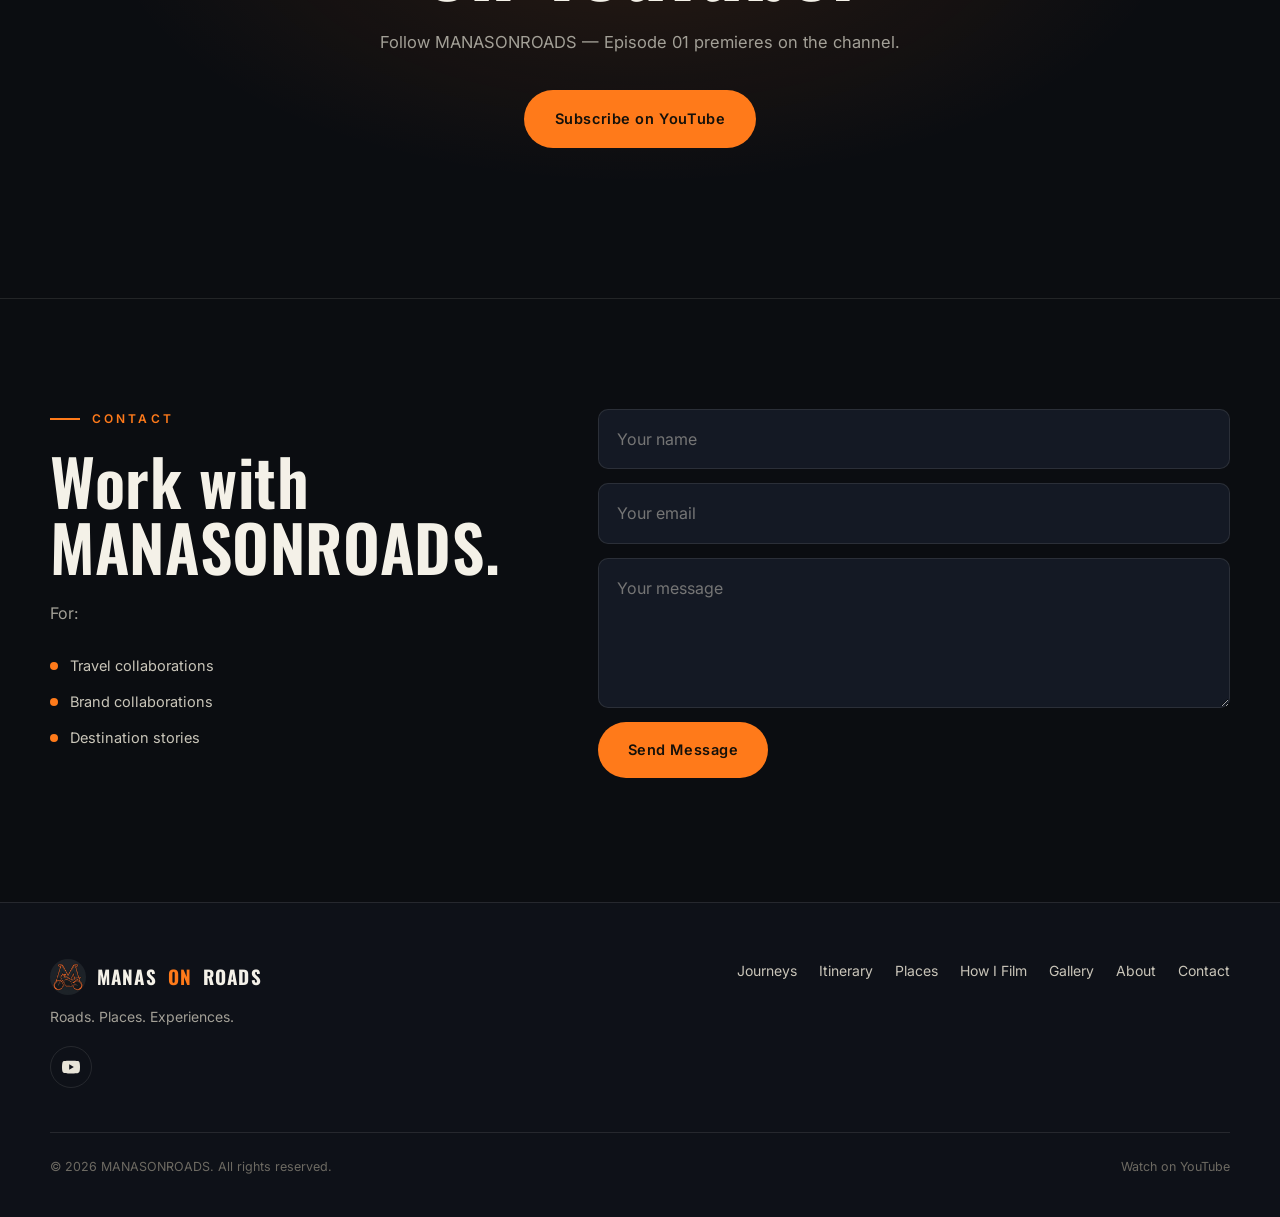
==== commit 23d8fcc7: "Add Upcoming Journey section: 3-day Nayagarh-Balangir planned itinerary" ====
--- a/index.html
+++ b/index.html
@@ -210,6 +210,42 @@
     .episode .stamp { margin-top: 34px; }
     .episode-actions { margin-top: 38px; display: flex; gap: 14px; justify-content: center; flex-wrap: wrap; }
 
+    /* ---------- upcoming journey ---------- */
+    .journey { background: var(--bg-soft); border-top: 1px solid var(--line); border-bottom: 1px solid var(--line); }
+    .journey-pills { display: flex; flex-wrap: wrap; gap: 10px; margin-top: 30px; }
+    .journey-pills .pill { margin-bottom: 0; }
+    .pill-ghost { background: transparent; color: var(--accent); border: 1px solid var(--accent); }
+    .day-table { width: 100%; border-collapse: collapse; margin-top: 56px; border: 1px solid var(--line); background: var(--surface); }
+    .day-table th {
+      font-size: 11.5px; letter-spacing: .2em; text-transform: uppercase; color: var(--accent); font-weight: 600;
+      text-align: left; padding: 16px 20px; border-bottom: 1px solid var(--line); background: rgba(255,122,26,.05);
+    }
+    .day-table td { padding: 20px; border-bottom: 1px solid var(--line); vertical-align: top; font-size: 14.5px; }
+    .day-table tr:last-child td { border-bottom: 0; }
+    .day-table .d-day { font-family: "Oswald", sans-serif; font-size: 20px; font-weight: 600; letter-spacing: .05em; white-space: nowrap; }
+    .day-table .d-route { color: #d8d4c8; }
+    .day-table .d-focus { color: var(--muted); }
+    .day-cards { margin-top: 18px; display: grid; grid-template-columns: repeat(3, 1fr); gap: 18px; }
+    .day-card { border: 1px solid var(--line); border-radius: var(--radius); overflow: hidden; background: var(--surface); transition: border-color .25s, transform .25s; }
+    .day-card:hover { border-color: var(--accent); transform: translateY(-4px); }
+    .day-card .d-img { height: 200px; overflow: hidden; position: relative; }
+    .day-card .d-img img { height: 100%; }
+    .day-card .concept-tag {
+      position: absolute; left: 14px; bottom: 12px; font-size: 10.5px; letter-spacing: .18em; text-transform: uppercase;
+      color: #14100a; background: var(--accent); padding: 5px 12px; border-radius: 999px; font-weight: 700;
+    }
+    .day-card .d-body { padding: 24px 24px 26px; }
+    .day-card .d-head { display: flex; align-items: baseline; justify-content: space-between; gap: 12px; margin-bottom: 6px; }
+    .day-card .d-num { font-family: "Oswald", sans-serif; font-size: 22px; font-weight: 700; letter-spacing: .06em; }
+    .day-card .d-num span { color: var(--accent); }
+    .day-card .d-dist { font-size: 12px; letter-spacing: .14em; color: var(--muted); text-transform: uppercase; white-space: nowrap; }
+    .day-card .d-focus { font-size: 15.5px; font-weight: 600; color: var(--text); margin-bottom: 16px; }
+    .d-stats { display: grid; gap: 10px; border-top: 1px solid var(--line); padding-top: 16px; }
+    .d-stats .row { display: grid; grid-template-columns: 92px 1fr; gap: 12px; font-size: 13.5px; }
+    .d-stats .k { font-size: 10.5px; letter-spacing: .16em; text-transform: uppercase; color: var(--muted); padding-top: 3px; }
+    .d-stats .v { color: #d8d4c8; }
+    .journey-note { margin-top: 40px; color: var(--muted); font-size: 14px; border-left: 2px solid var(--accent); padding-left: 18px; max-width: 660px; }
+
     /* ---------- route timeline ---------- */
     .route-wrap { margin-top: 64px; position: relative; max-width: 720px; }
     .route-line {
@@ -368,7 +404,7 @@
       .nav-links.mobile-open a { padding: 10px 0; font-size: 16px; width: 100%; }
       .about-grid, .contact-grid { grid-template-columns: 1fr; }
       .about-grid { gap: 44px; }
-      .places-grid, .video-grid { grid-template-columns: 1fr 1fr; }
+      .places-grid, .video-grid, .day-cards { grid-template-columns: 1fr 1fr; }
       .gear-row { grid-template-columns: 1fr; gap: 8px; padding: 26px 6px; }
       .contact-grid { gap: 48px; }
     }
@@ -378,13 +414,19 @@
       .episode-inner { padding: 96px 0; }
       .hero-content { padding-bottom: 70px; }
       .scroll-hint { display: none; }
-      .places-grid, .video-grid { grid-template-columns: 1fr; }
+      .places-grid, .video-grid, .day-cards { grid-template-columns: 1fr; }
       .gallery-grid { grid-template-columns: 1fr 1fr; grid-auto-rows: 170px; }
       .gallery-item:first-child { grid-column: span 2; grid-row: span 1; }
       .btn { width: 100%; }
       .hero-actions .btn, .episode-actions .btn { width: auto; flex: 1; }
       .footer-top { flex-direction: column; }
       .route-wrap { max-width: 100%; }
+      .day-table thead { display: none; }
+      .day-table, .day-table tbody, .day-table tr, .day-table td { display: block; width: 100%; }
+      .day-table tr { border-bottom: 1px solid var(--line); }
+      .day-table td { border-bottom: 0; padding: 8px 20px; }
+      .day-table td:first-child { padding-top: 18px; }
+      .day-table td:last-child { padding-bottom: 18px; }
     }
   </style>
 </head>
@@ -401,6 +443,7 @@
         <ul class="nav-links" id="navLinks">
           <li><a href="#home">Home</a></li>
           <li><a href="#episode">Journeys</a></li>
+          <li><a href="#journey">Itinerary</a></li>
           <li><a href="#places">Places</a></li>
           <li><a href="#about">About</a></li>
         </ul>
@@ -442,12 +485,106 @@
       </div>
     </section>
 
+    <!-- ============ UPCOMING JOURNEY ============ -->
+    <section class="journey" id="journey">
+      <div class="container">
+        <div class="section-label">Upcoming journey</div>
+        <h2 class="section-title reveal">Three days. ~700 kilometres.</h2>
+        <p class="section-intro reveal">The planned itinerary for the first MANASONROADS journey across western Odisha. Planned — not yet ridden. Once it's done, this page becomes the film.</p>
+        <div class="journey-pills reveal">
+          <span class="pill">Upcoming</span>
+          <span class="pill pill-ghost">Planned journey</span>
+          <span class="pill pill-ghost">3 days</span>
+          <span class="pill pill-ghost">Nayagarh → Balangir</span>
+        </div>
+
+        <!-- EDIT: journey table. Source of truth = the rider's itinerary. -->
+        <table class="day-table reveal">
+          <thead><tr><th scope="col">Day</th><th scope="col">Route</th><th scope="col">Focus</th></tr></thead>
+          <tbody>
+            <tr>
+              <td class="d-day">DAY 1</td>
+              <td class="d-route">Nayagarh → Daspalla → Charichhak → Purunakatak → Baudhgarh → Sonepur → Tarbha → Balangir</td>
+              <td class="d-focus">Boudh Heritage &amp; Road Journey</td>
+            </tr>
+            <tr>
+              <td class="d-day">DAY 2</td>
+              <td class="d-route">Balangir → Patnagarh → Khaprakhol → Harishankar → Balangir</td>
+              <td class="d-focus">Gandhamardan &amp; Harishankar</td>
+            </tr>
+            <tr>
+              <td class="d-day">DAY 3</td>
+              <td class="d-route">Balangir → Ranipur Jharial → Sonepur → Boudh → Daspalla → Nayagarh</td>
+              <td class="d-focus">Ancient Heritage &amp; Return</td>
+            </tr>
+          </tbody>
+        </table>
+
+        <div class="day-cards">
+          <!-- EDIT: day cards. Times, stops and overnights come from the itinerary.
+               Swap the concept visuals for real documentary frames after the ride. -->
+          <article class="day-card reveal">
+            <div class="d-img">
+              <img src="assets/journey-day-1.jpg" alt="Concept visual — dawn highway through rural Odisha" loading="lazy">
+              <span class="concept-tag">Concept visual</span>
+            </div>
+            <div class="d-body">
+              <div class="d-head"><div class="d-num"><span>DAY 1</span></div><div class="d-dist">~239 km</div></div>
+              <div class="d-focus">Boudh Heritage &amp; Road Journey</div>
+              <div class="d-stats">
+                <div class="row"><span class="k">Route</span><span class="v">Nayagarh → Balangir via Daspalla, Charichhak, Purunakatak, Baudhgarh, Sonepur, Tarbha</span></div>
+                <div class="row"><span class="k">Departure</span><span class="v">07:00 AM</span></div>
+                <div class="row"><span class="k">Arrival</span><span class="v">~01:30 PM</span></div>
+                <div class="row"><span class="k">Stops</span><span class="v">Daspalla, Baudhgarh, Sonepur</span></div>
+                <div class="row"><span class="k">Overnight</span><span class="v">Balangir</span></div>
+              </div>
+            </div>
+          </article>
+          <article class="day-card reveal">
+            <div class="d-img">
+              <img src="assets/journey-day-2.jpg" alt="Concept visual — misty foothills of the Gandhamardan hills" loading="lazy">
+              <span class="concept-tag">Concept visual</span>
+            </div>
+            <div class="d-body">
+              <div class="d-head"><div class="d-num"><span>DAY 2</span></div><div class="d-dist">~165 km round trip</div></div>
+              <div class="d-focus">Gandhamardan &amp; Harishankar</div>
+              <div class="d-stats">
+                <div class="row"><span class="k">Route</span><span class="v">Balangir → Patnagarh → Khaprakhol → Harishankar → Balangir</span></div>
+                <div class="row"><span class="k">Departure</span><span class="v">08:00 AM</span></div>
+                <div class="row"><span class="k">Return</span><span class="v">~05:30 PM</span></div>
+                <div class="row"><span class="k">Stops</span><span class="v">Patnagarh, Khaprakhol, Harishankar</span></div>
+                <div class="row"><span class="k">Overnight</span><span class="v">Balangir</span></div>
+              </div>
+            </div>
+          </article>
+          <article class="day-card reveal">
+            <div class="d-img">
+              <img src="assets/journey-day-3.jpg" alt="Concept visual — ancient temples at golden hour" loading="lazy">
+              <span class="concept-tag">Concept visual</span>
+            </div>
+            <div class="d-body">
+              <div class="d-head"><div class="d-num"><span>DAY 3</span></div><div class="d-dist">~280 km</div></div>
+              <div class="d-focus">Ancient Heritage &amp; Return</div>
+              <div class="d-stats">
+                <div class="row"><span class="k">Route</span><span class="v">Balangir → Ranipur Jharial → Sonepur → Boudh → Daspalla → Nayagarh</span></div>
+                <div class="row"><span class="k">Departure</span><span class="v">07:30 AM</span></div>
+                <div class="row"><span class="k">Arrival</span><span class="v">~06:30 PM</span></div>
+                <div class="row"><span class="k">Stops</span><span class="v">Ranipur Jharial, Sonepur / Boudh / Daspalla</span></div>
+                <div class="row"><span class="k">Destination</span><span class="v">Nayagarh</span></div>
+              </div>
+            </div>
+          </article>
+        </div>
+        <p class="journey-note reveal">These are concept visuals for a journey that hasn't happened yet — real documentary frames will replace them after the ride.</p>
+      </div>
+    </section>
+
     <!-- ============ THE ROUTE ============ -->
     <section id="route">
       <div class="container">
         <div class="section-label">The route</div>
         <h2 class="section-title reveal">Eight stops. One story.</h2>
-        <p class="section-intro reveal">The full Episode 01 route — ride it with the film when it drops.</p>
+        <p class="section-intro reveal">Day 1 of the planned journey — ride it with the film when it drops.</p>
         <div class="route-wrap reveal">
           <div class="route-line"></div>
           <!-- EDIT: route stops. Keep order; update notes as the ride is filmed. -->
@@ -458,7 +595,7 @@
           <div class="stop"><h3>BAUDHGARH</h3><p>Riverside halt on the Mahanadi.</p></div>
           <div class="stop"><h3>SONEPUR</h3><p>Where the Mahanadi meets the Tel.</p></div>
           <div class="stop"><h3>TARBHA</h3><p>The final stretch west.</p></div>
-          <div class="stop last"><h3>BALANGIR</h3><p>239 KM complete.</p></div>
+          <div class="stop last"><h3>BALANGIR</h3><p>Planned Day 1 destination — 239 KM.</p></div>
         </div>
       </div>
     </section>
@@ -674,6 +811,7 @@
         </div>
         <nav class="footer-nav" aria-label="Footer">
           <a href="#episode">Journeys</a>
+          <a href="#journey">Itinerary</a>
           <a href="#places">Places</a>
           <a href="#film">How I Film</a>
           <a href="#gallery">Gallery</a>
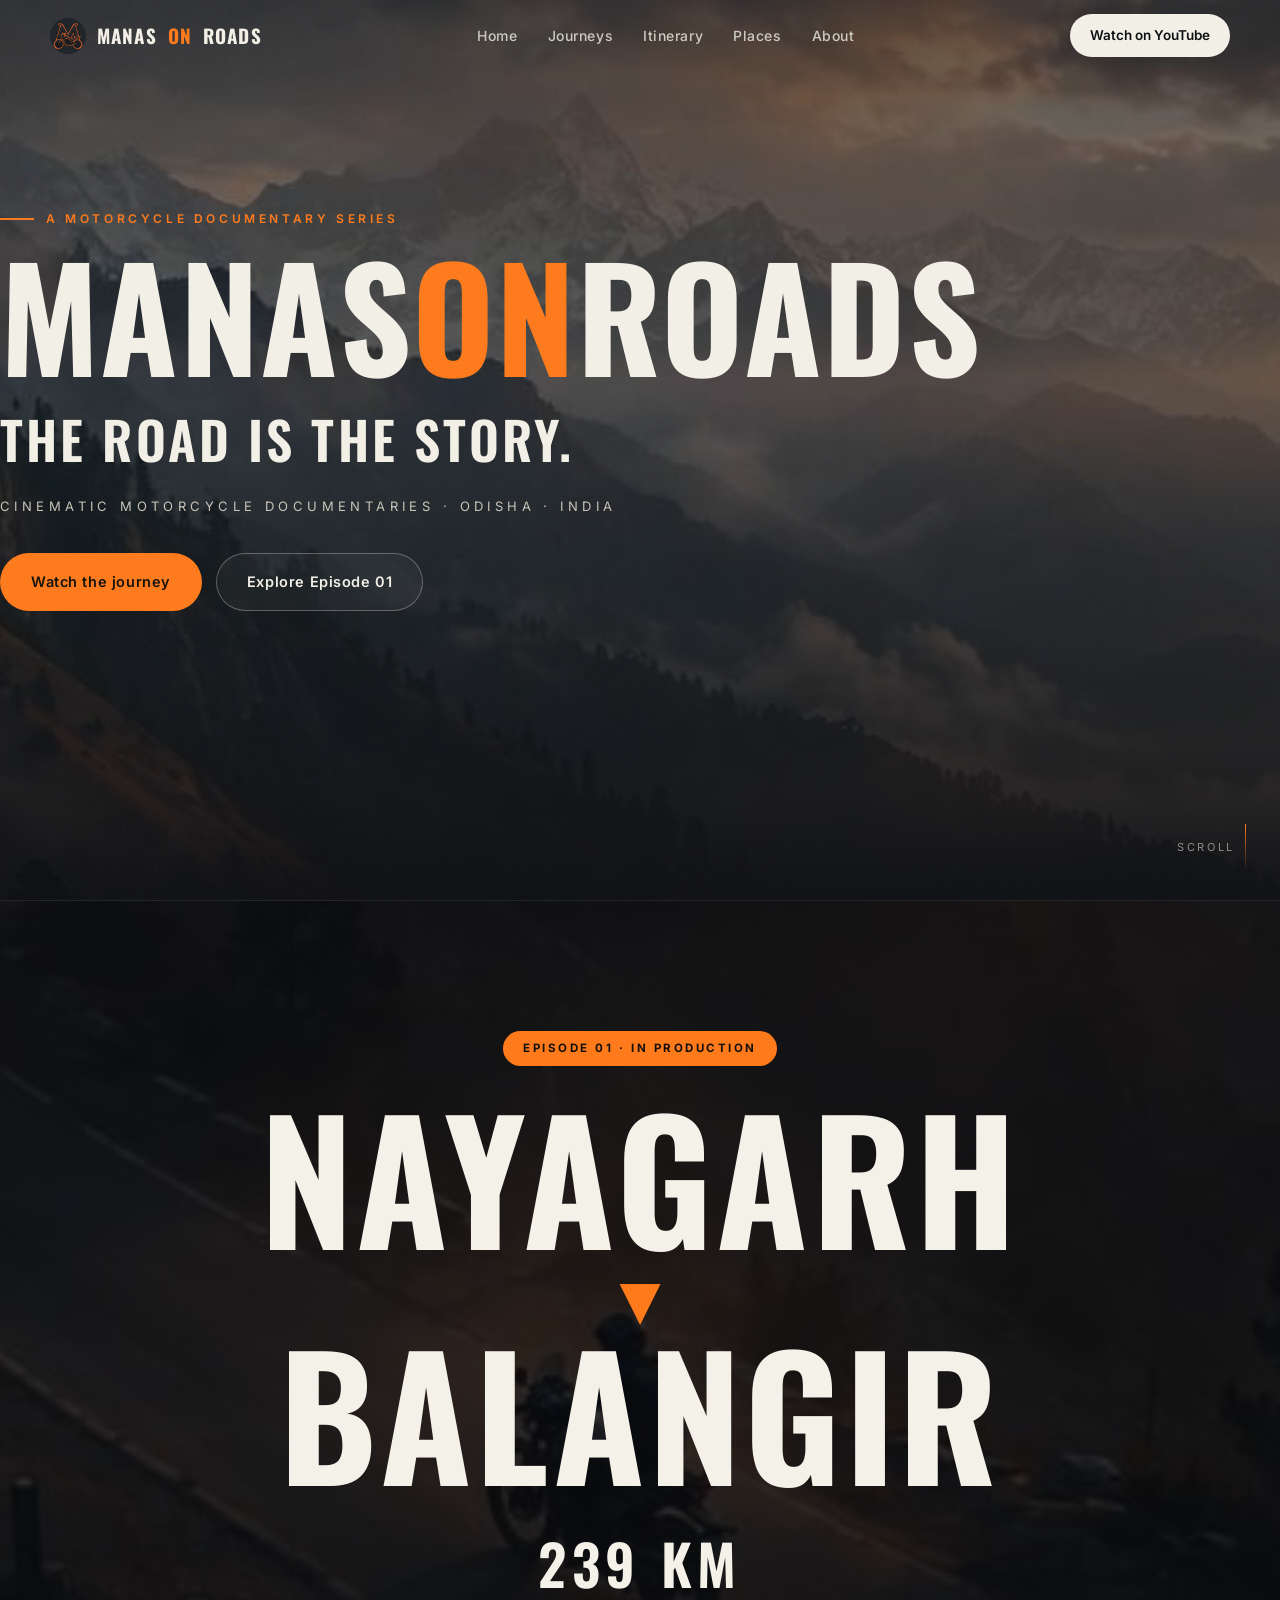
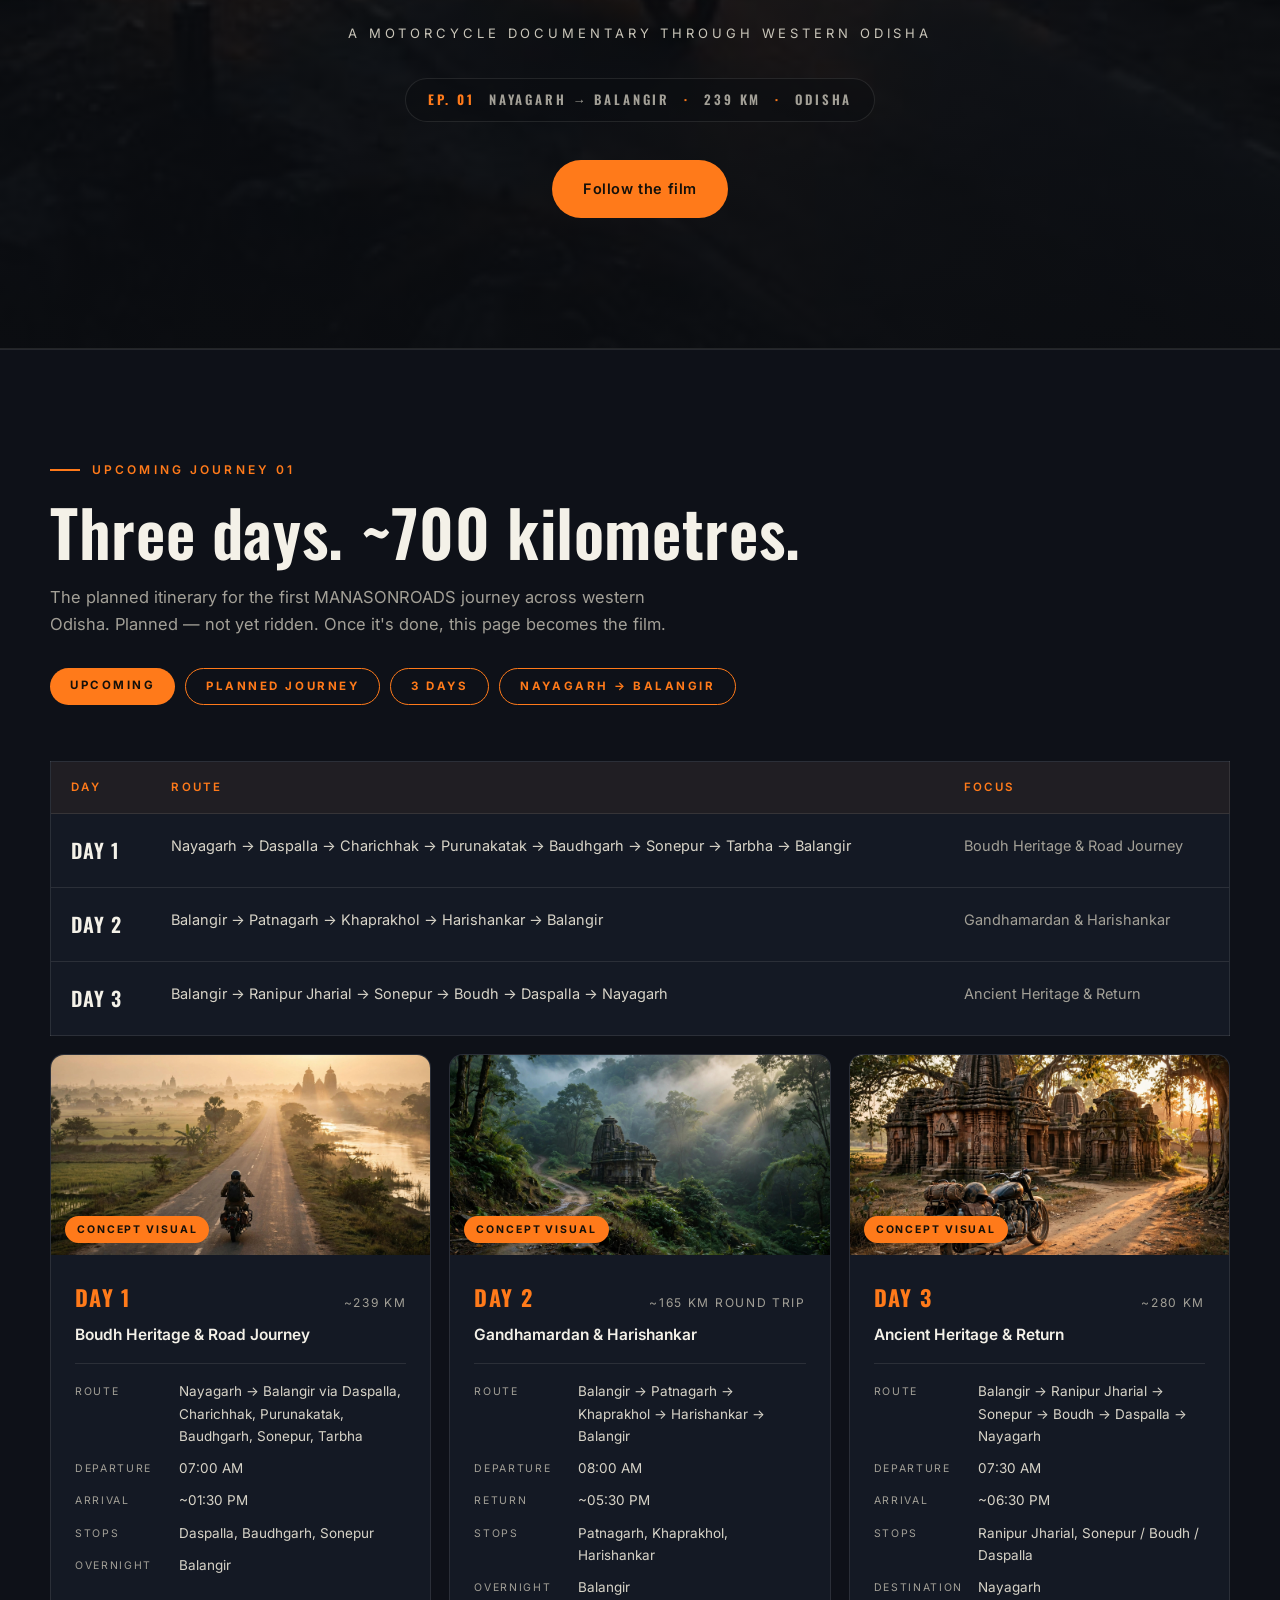
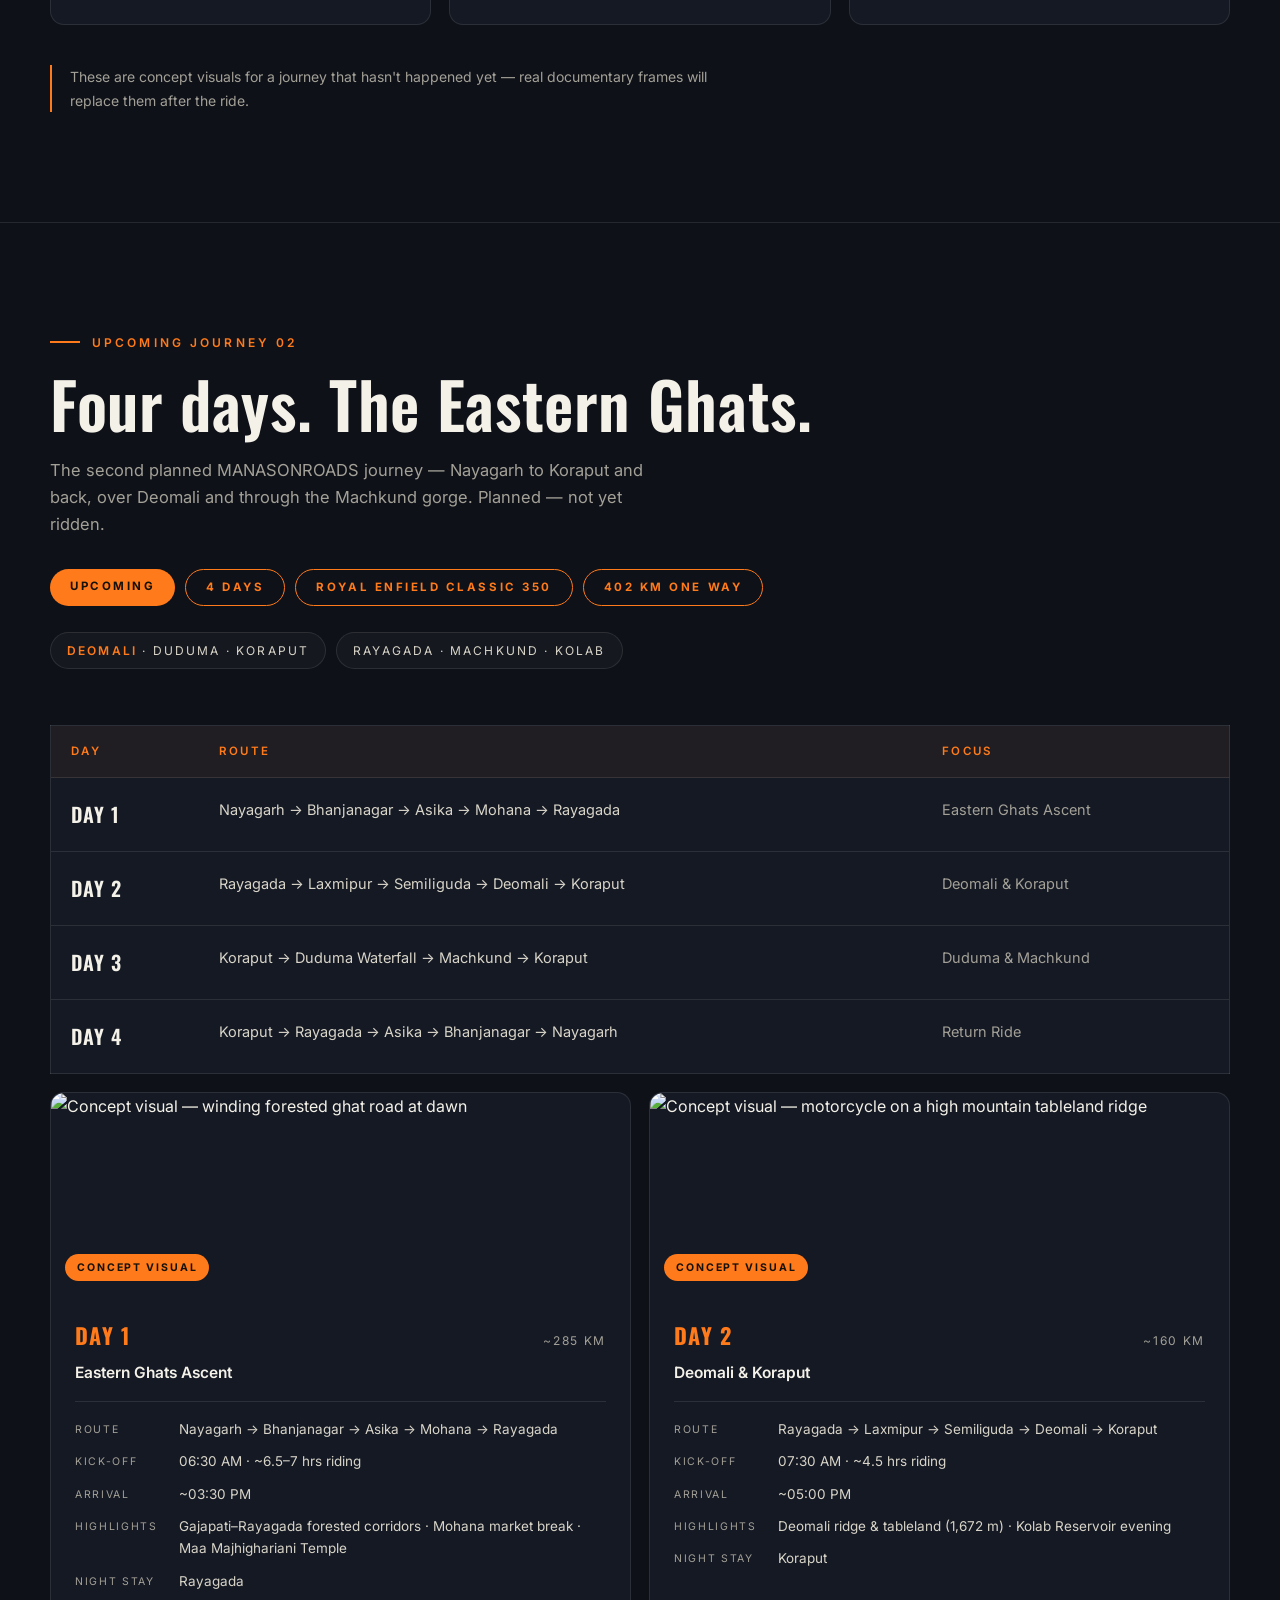
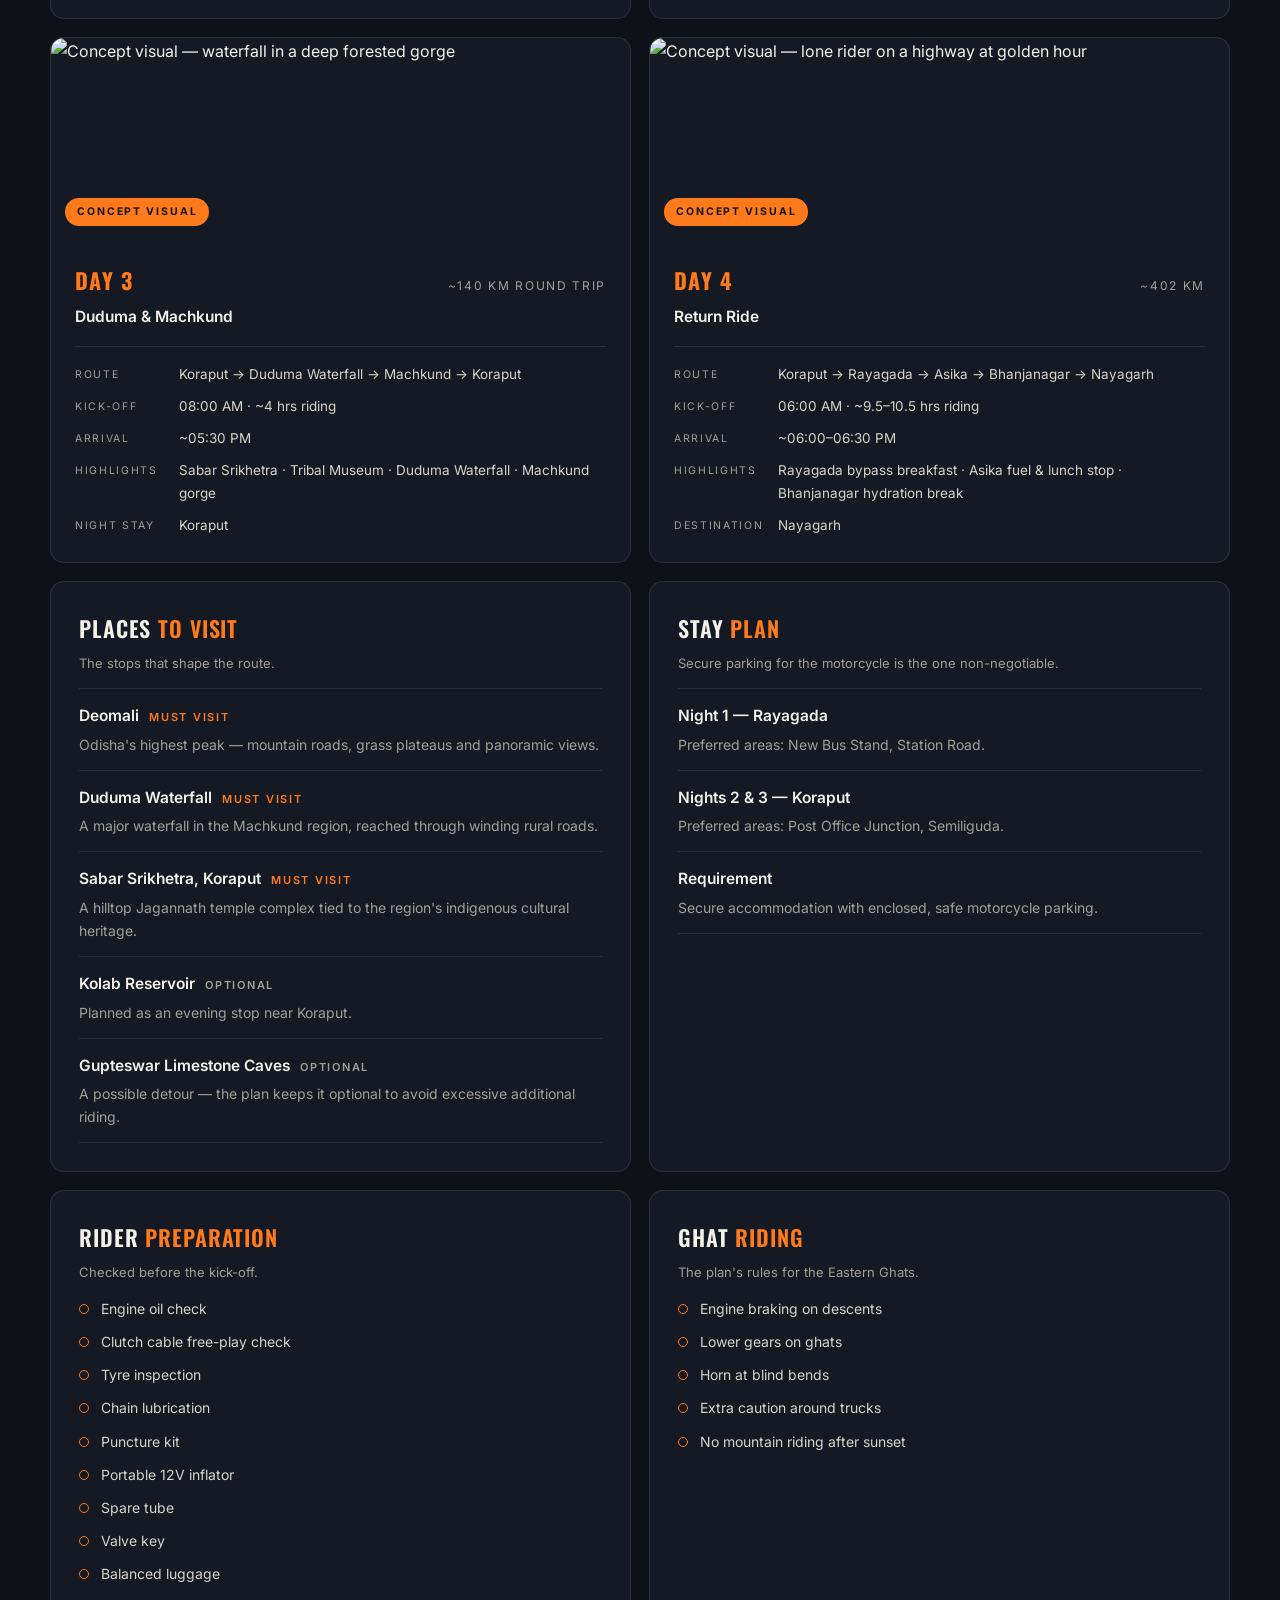
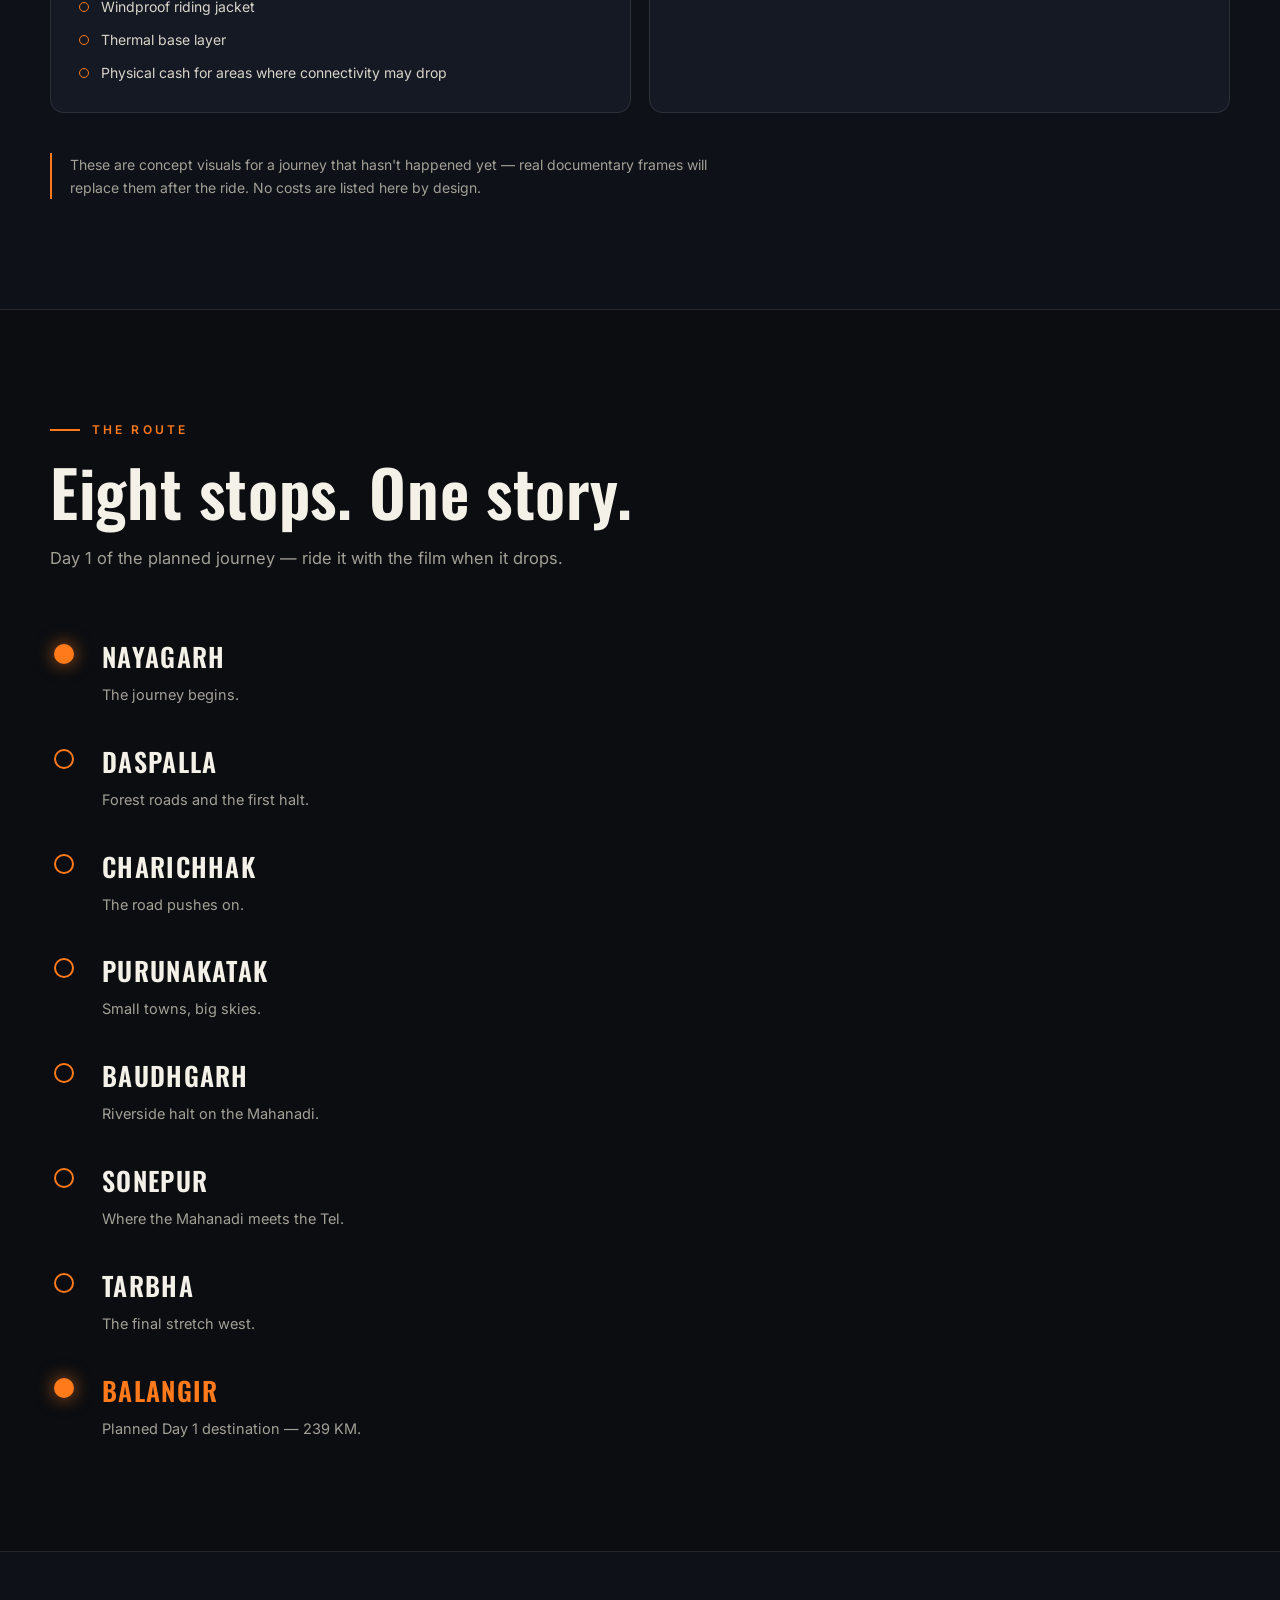
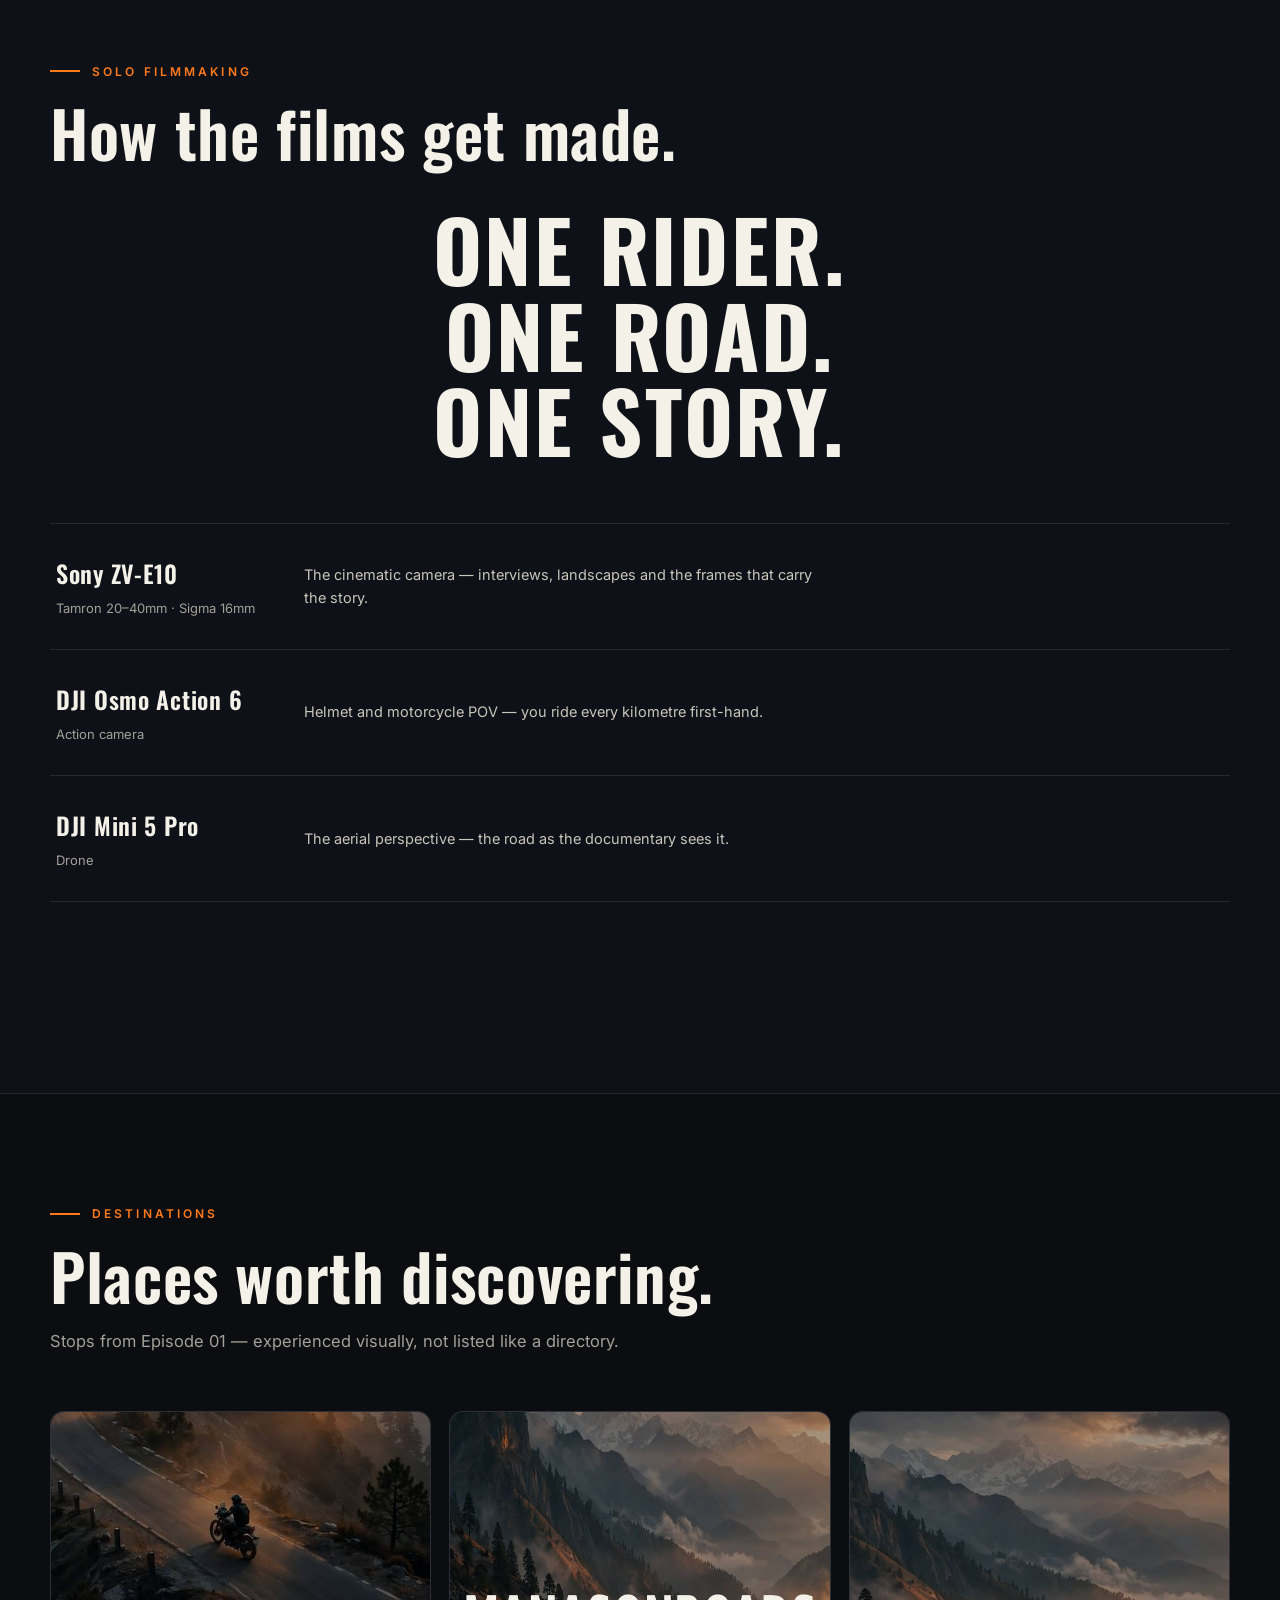
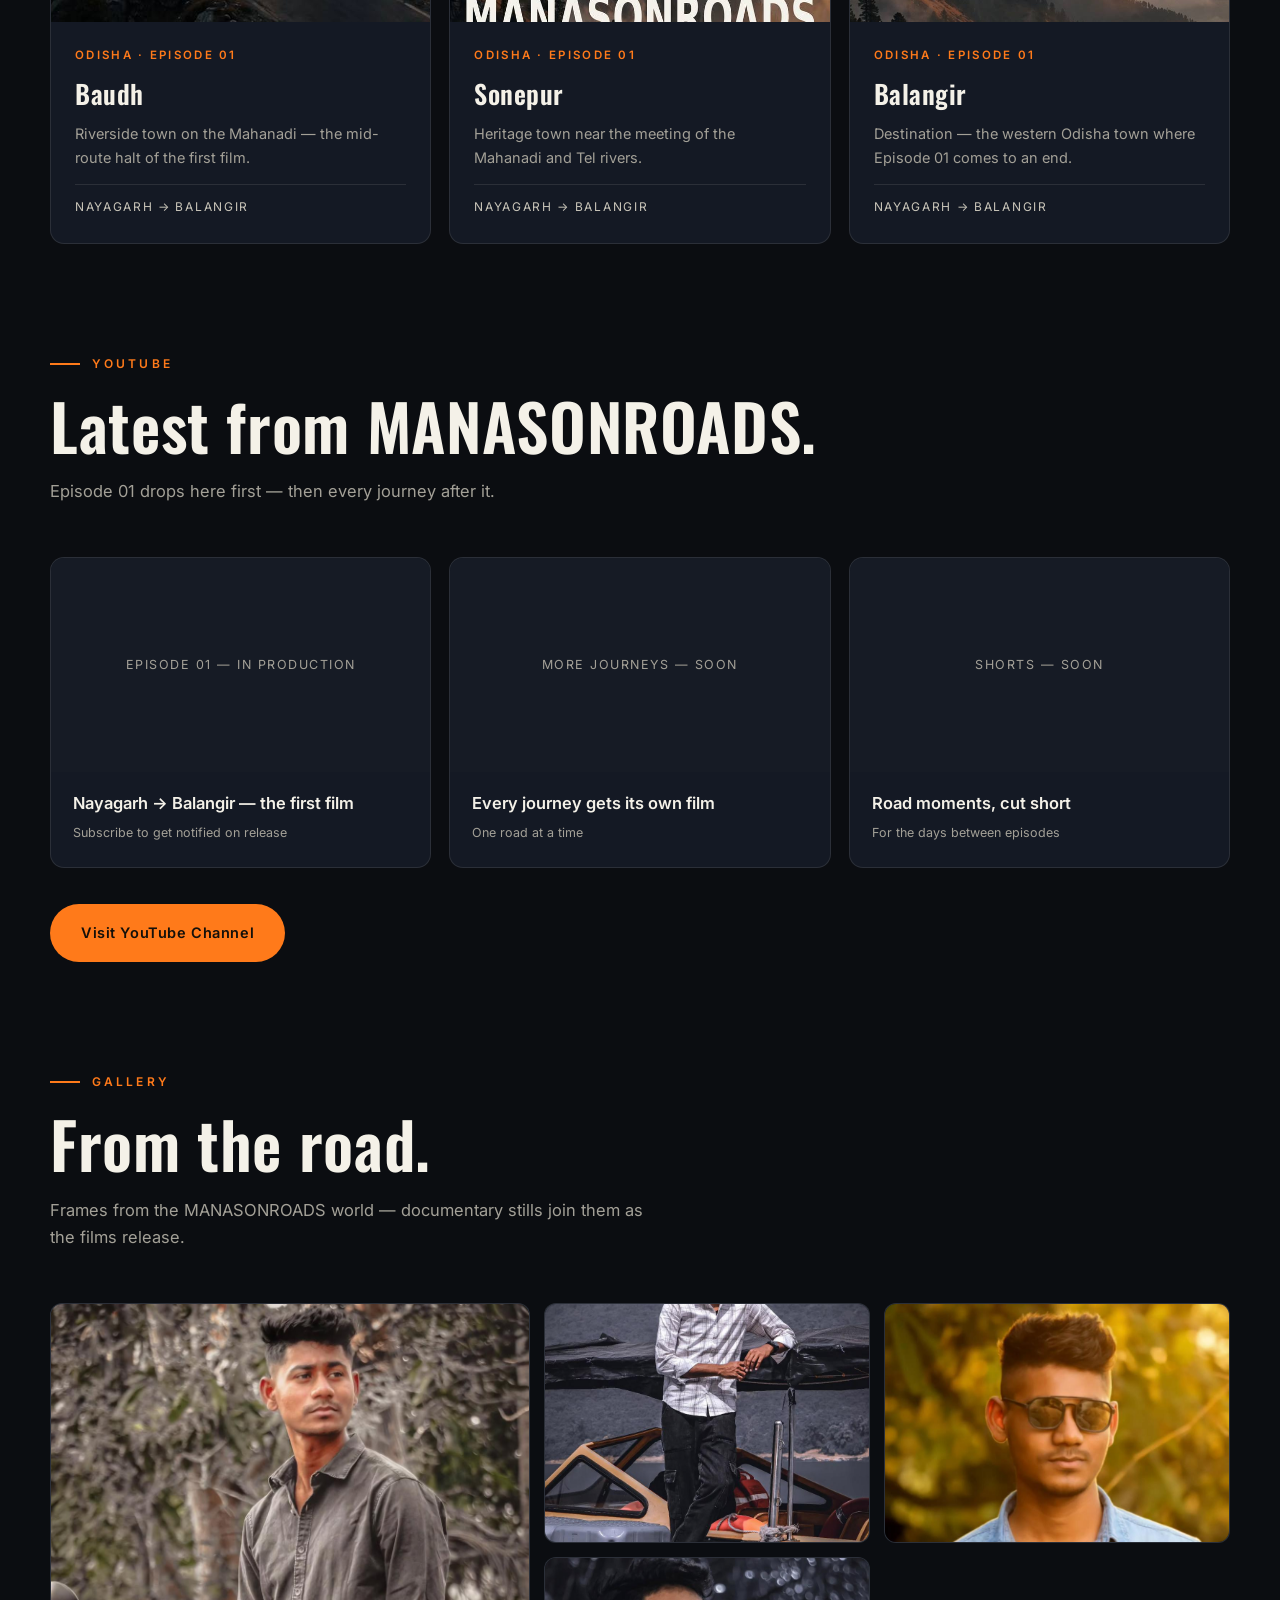
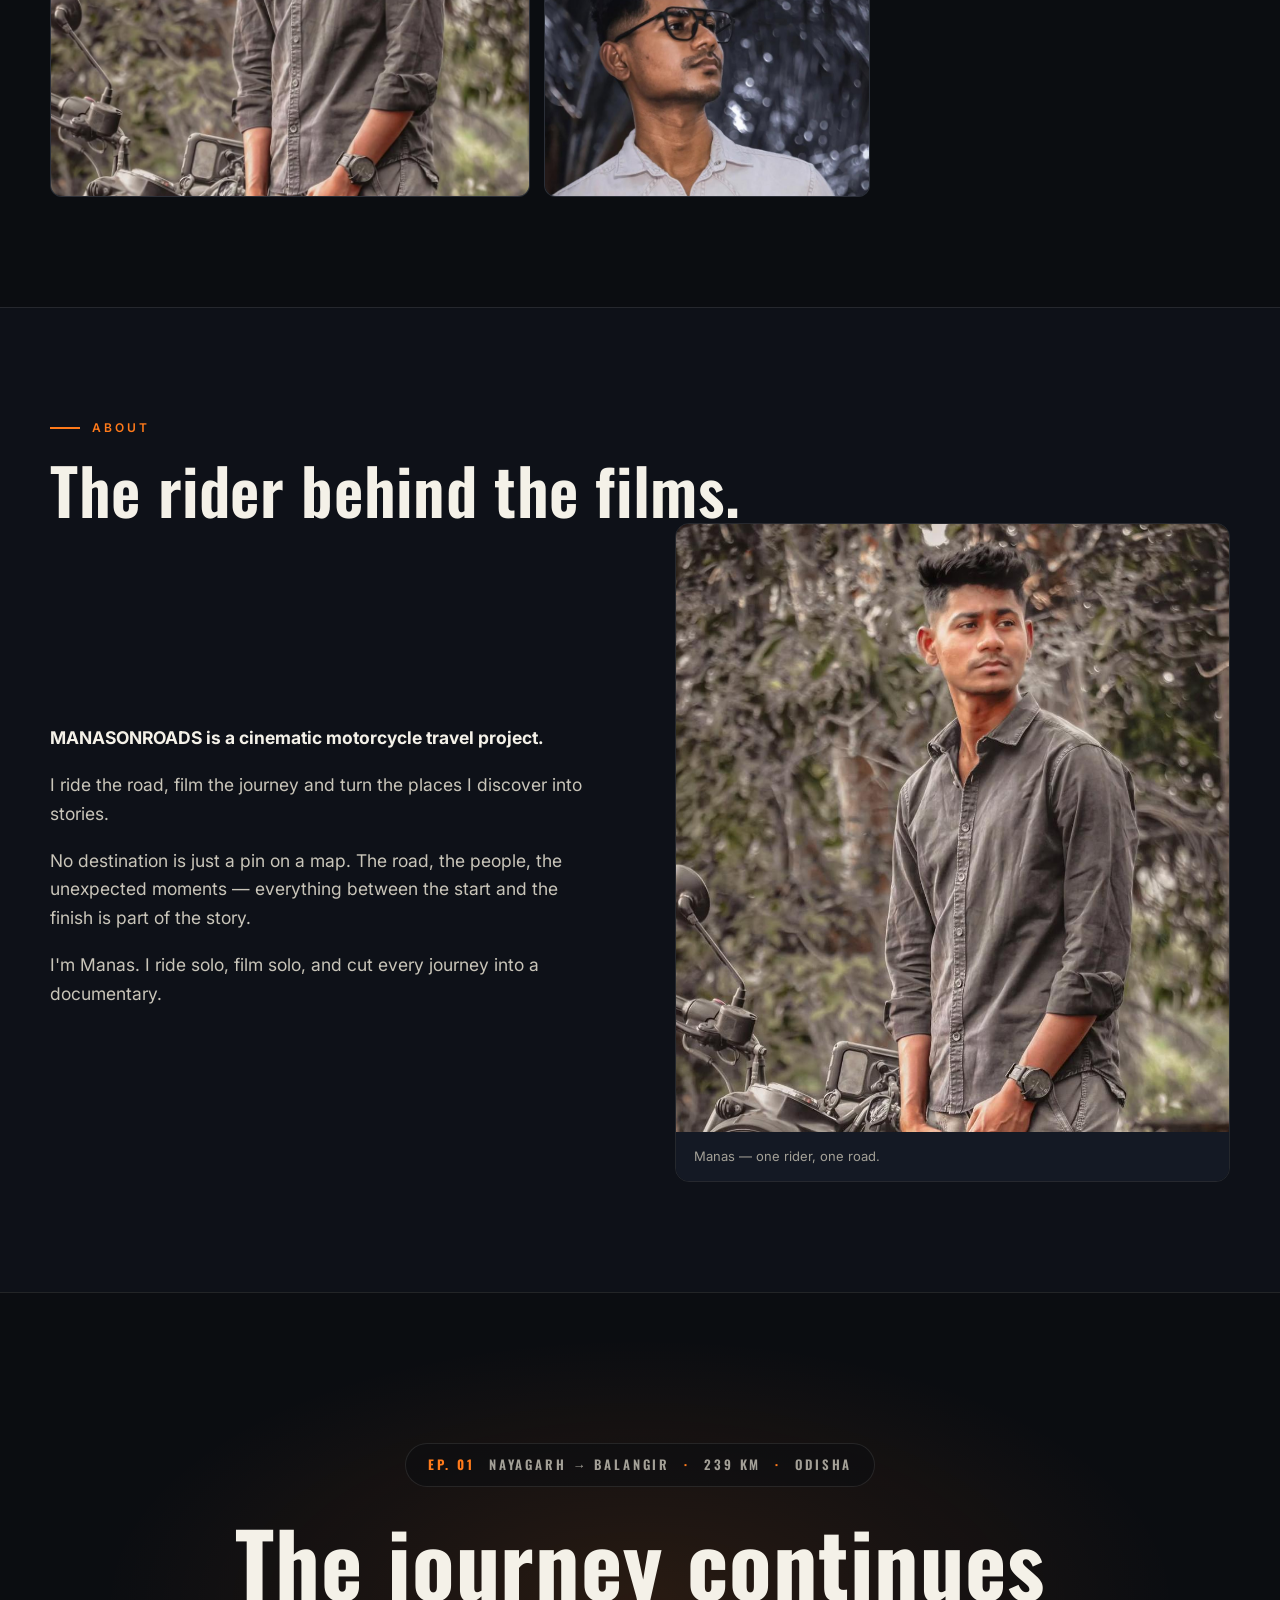
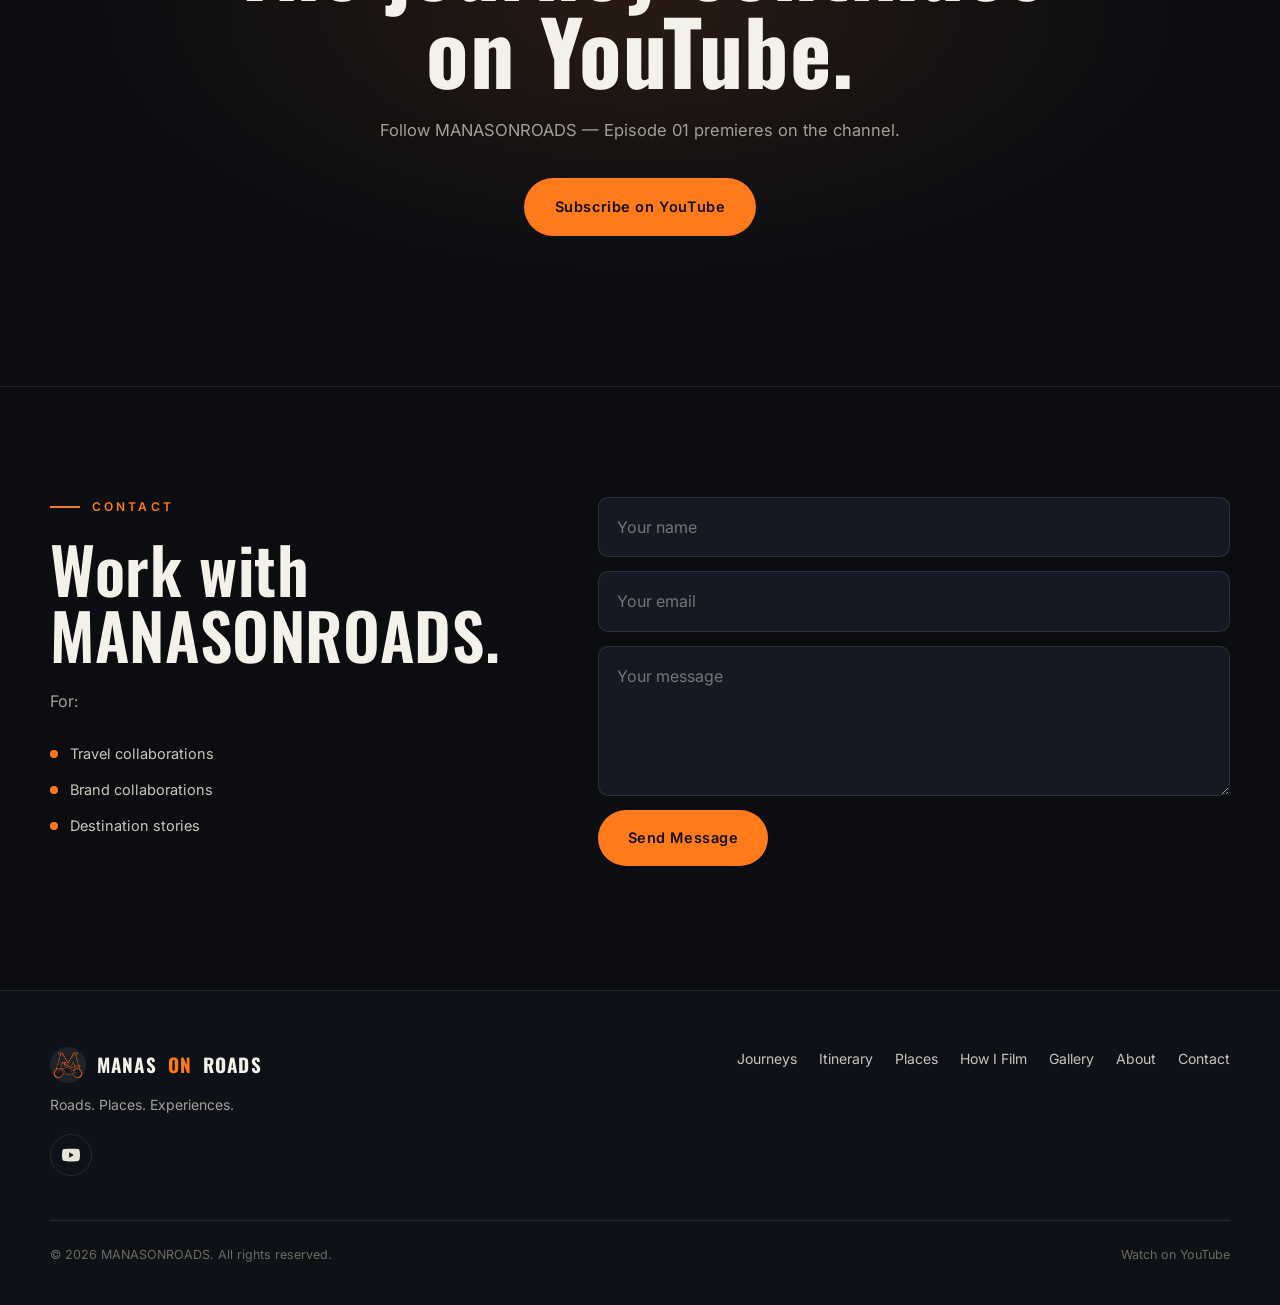
==== commit fa148be3: "Add Upcoming Journey 02: 4-day Nayagarh-Koraput planned itinerary" ====
--- a/index.html
+++ b/index.html
@@ -245,6 +245,28 @@
     .d-stats .k { font-size: 10.5px; letter-spacing: .16em; text-transform: uppercase; color: var(--muted); padding-top: 3px; }
     .d-stats .v { color: #d8d4c8; }
     .journey-note { margin-top: 40px; color: var(--muted); font-size: 14px; border-left: 2px solid var(--accent); padding-left: 18px; max-width: 660px; }
+    .day-cards.four { grid-template-columns: 1fr 1fr; }
+    .place-chips { display: flex; flex-wrap: wrap; gap: 10px; margin-top: 26px; }
+    .place-chips span {
+      font-size: 12px; letter-spacing: .18em; text-transform: uppercase; color: #d8d4c8;
+      border: 1px solid var(--line); padding: 8px 16px; border-radius: 999px; background: rgba(255,255,255,.03);
+    }
+    .place-chips span b { color: var(--accent); font-weight: 600; }
+    .info-grid { display: grid; grid-template-columns: 1fr 1fr; gap: 18px; margin-top: 18px; }
+    .info-card { border: 1px solid var(--line); border-radius: var(--radius); background: var(--surface); padding: 28px; }
+    .info-card h3 { font-family: "Oswald", sans-serif; font-size: 22px; font-weight: 600; letter-spacing: .04em; margin-bottom: 6px; }
+    .info-card h3 span { color: var(--accent); }
+    .info-card .sub { font-size: 13px; color: var(--muted); margin-bottom: 14px; }
+    .visit-item { padding: 14px 0; border-top: 1px solid var(--line); }
+    .visit-item:last-child { border-bottom: 1px solid var(--line); }
+    .visit-item h4 { font-size: 15.5px; font-weight: 600; color: var(--text); margin-bottom: 4px; }
+    .visit-item h4 .must { color: var(--accent); font-size: 11px; letter-spacing: .16em; text-transform: uppercase; margin-left: 10px; }
+    .visit-item h4 .opt { color: var(--muted); font-size: 11px; letter-spacing: .16em; text-transform: uppercase; margin-left: 10px; }
+    .visit-item p { font-size: 14px; color: var(--muted); margin: 0; }
+    .check-list { list-style: none; margin: 0; padding: 0; display: grid; gap: 10px; }
+    .check-list li { display: flex; gap: 12px; font-size: 14px; color: #d8d4c8; align-items: flex-start; }
+    .check-list li::before { content: ""; width: 8px; height: 8px; border: 1px solid var(--accent); border-radius: 50%; flex: none; margin-top: 7px; }
+    .journey-divider { border: 0; border-top: 1px solid var(--line); margin: 0; }
 
     /* ---------- route timeline ---------- */
     .route-wrap { margin-top: 64px; position: relative; max-width: 720px; }
@@ -405,6 +427,7 @@
       .about-grid, .contact-grid { grid-template-columns: 1fr; }
       .about-grid { gap: 44px; }
       .places-grid, .video-grid, .day-cards { grid-template-columns: 1fr 1fr; }
+      .info-grid { grid-template-columns: 1fr; }
       .gear-row { grid-template-columns: 1fr; gap: 8px; padding: 26px 6px; }
       .contact-grid { gap: 48px; }
     }
@@ -488,7 +511,7 @@
     <!-- ============ UPCOMING JOURNEY ============ -->
     <section class="journey" id="journey">
       <div class="container">
-        <div class="section-label">Upcoming journey</div>
+        <div class="section-label">Upcoming journey 01</div>
         <h2 class="section-title reveal">Three days. ~700 kilometres.</h2>
         <p class="section-intro reveal">The planned itinerary for the first MANASONROADS journey across western Odisha. Planned — not yet ridden. Once it's done, this page becomes the film.</p>
         <div class="journey-pills reveal">
@@ -576,6 +599,198 @@
           </article>
         </div>
         <p class="journey-note reveal">These are concept visuals for a journey that hasn't happened yet — real documentary frames will replace them after the ride.</p>
+      </div>
+    </section>
+
+    <!-- ============ UPCOMING JOURNEY 02 ============ -->
+    <section class="journey" id="journey-2" style="border-top:0">
+      <div class="container">
+        <div class="section-label">Upcoming journey 02</div>
+        <h2 class="section-title reveal">Four days. The Eastern Ghats.</h2>
+        <p class="section-intro reveal">The second planned MANASONROADS journey — Nayagarh to Koraput and back, over Deomali and through the Machkund gorge. Planned — not yet ridden.</p>
+        <div class="journey-pills reveal">
+          <span class="pill">Upcoming</span>
+          <span class="pill pill-ghost">4 days</span>
+          <span class="pill pill-ghost">Royal Enfield Classic 350</span>
+          <span class="pill pill-ghost">402 km one way</span>
+        </div>
+        <div class="place-chips reveal">
+          <span><b>Deomali</b> · Duduma · Koraput</span>
+          <span>Rayagada · Machkund · Kolab</span>
+        </div>
+
+        <!-- EDIT: journey 02 table. Source of truth = the rider's itinerary. -->
+        <table class="day-table reveal">
+          <thead><tr><th scope="col">Day</th><th scope="col">Route</th><th scope="col">Focus</th></tr></thead>
+          <tbody>
+            <tr>
+              <td class="d-day">DAY 1</td>
+              <td class="d-route">Nayagarh → Bhanjanagar → Asika → Mohana → Rayagada</td>
+              <td class="d-focus">Eastern Ghats Ascent</td>
+            </tr>
+            <tr>
+              <td class="d-day">DAY 2</td>
+              <td class="d-route">Rayagada → Laxmipur → Semiliguda → Deomali → Koraput</td>
+              <td class="d-focus">Deomali &amp; Koraput</td>
+            </tr>
+            <tr>
+              <td class="d-day">DAY 3</td>
+              <td class="d-route">Koraput → Duduma Waterfall → Machkund → Koraput</td>
+              <td class="d-focus">Duduma &amp; Machkund</td>
+            </tr>
+            <tr>
+              <td class="d-day">DAY 4</td>
+              <td class="d-route">Koraput → Rayagada → Asika → Bhanjanagar → Nayagarh</td>
+              <td class="d-focus">Return Ride</td>
+            </tr>
+          </tbody>
+        </table>
+
+        <div class="day-cards four">
+          <!-- EDIT: journey 02 day cards. Times, stops and stays come from the itinerary.
+               Swap the concept visuals for real documentary frames after the ride. -->
+          <article class="day-card reveal">
+            <div class="d-img">
+              <img src="assets/journey2-day-1.jpg" alt="Concept visual — winding forested ghat road at dawn" loading="lazy">
+              <span class="concept-tag">Concept visual</span>
+            </div>
+            <div class="d-body">
+              <div class="d-head"><div class="d-num"><span>DAY 1</span></div><div class="d-dist">~285 km</div></div>
+              <div class="d-focus">Eastern Ghats Ascent</div>
+              <div class="d-stats">
+                <div class="row"><span class="k">Route</span><span class="v">Nayagarh → Bhanjanagar → Asika → Mohana → Rayagada</span></div>
+                <div class="row"><span class="k">Kick-off</span><span class="v">06:30 AM · ~6.5–7 hrs riding</span></div>
+                <div class="row"><span class="k">Arrival</span><span class="v">~03:30 PM</span></div>
+                <div class="row"><span class="k">Highlights</span><span class="v">Gajapati–Rayagada forested corridors · Mohana market break · Maa Majhighariani Temple</span></div>
+                <div class="row"><span class="k">Night stay</span><span class="v">Rayagada</span></div>
+              </div>
+            </div>
+          </article>
+          <article class="day-card reveal">
+            <div class="d-img">
+              <img src="assets/journey2-day-2.jpg" alt="Concept visual — motorcycle on a high mountain tableland ridge" loading="lazy">
+              <span class="concept-tag">Concept visual</span>
+            </div>
+            <div class="d-body">
+              <div class="d-head"><div class="d-num"><span>DAY 2</span></div><div class="d-dist">~160 km</div></div>
+              <div class="d-focus">Deomali &amp; Koraput</div>
+              <div class="d-stats">
+                <div class="row"><span class="k">Route</span><span class="v">Rayagada → Laxmipur → Semiliguda → Deomali → Koraput</span></div>
+                <div class="row"><span class="k">Kick-off</span><span class="v">07:30 AM · ~4.5 hrs riding</span></div>
+                <div class="row"><span class="k">Arrival</span><span class="v">~05:00 PM</span></div>
+                <div class="row"><span class="k">Highlights</span><span class="v">Deomali ridge &amp; tableland (1,672 m) · Kolab Reservoir evening</span></div>
+                <div class="row"><span class="k">Night stay</span><span class="v">Koraput</span></div>
+              </div>
+            </div>
+          </article>
+          <article class="day-card reveal">
+            <div class="d-img">
+              <img src="assets/journey2-day-3.jpg" alt="Concept visual — waterfall in a deep forested gorge" loading="lazy">
+              <span class="concept-tag">Concept visual</span>
+            </div>
+            <div class="d-body">
+              <div class="d-head"><div class="d-num"><span>DAY 3</span></div><div class="d-dist">~140 km round trip</div></div>
+              <div class="d-focus">Duduma &amp; Machkund</div>
+              <div class="d-stats">
+                <div class="row"><span class="k">Route</span><span class="v">Koraput → Duduma Waterfall → Machkund → Koraput</span></div>
+                <div class="row"><span class="k">Kick-off</span><span class="v">08:00 AM · ~4 hrs riding</span></div>
+                <div class="row"><span class="k">Arrival</span><span class="v">~05:30 PM</span></div>
+                <div class="row"><span class="k">Highlights</span><span class="v">Sabar Srikhetra · Tribal Museum · Duduma Waterfall · Machkund gorge</span></div>
+                <div class="row"><span class="k">Night stay</span><span class="v">Koraput</span></div>
+              </div>
+            </div>
+          </article>
+          <article class="day-card reveal">
+            <div class="d-img">
+              <img src="assets/journey2-day-4.jpg" alt="Concept visual — lone rider on a highway at golden hour" loading="lazy">
+              <span class="concept-tag">Concept visual</span>
+            </div>
+            <div class="d-body">
+              <div class="d-head"><div class="d-num"><span>DAY 4</span></div><div class="d-dist">~402 km</div></div>
+              <div class="d-focus">Return Ride</div>
+              <div class="d-stats">
+                <div class="row"><span class="k">Route</span><span class="v">Koraput → Rayagada → Asika → Bhanjanagar → Nayagarh</span></div>
+                <div class="row"><span class="k">Kick-off</span><span class="v">06:00 AM · ~9.5–10.5 hrs riding</span></div>
+                <div class="row"><span class="k">Arrival</span><span class="v">~06:00–06:30 PM</span></div>
+                <div class="row"><span class="k">Highlights</span><span class="v">Rayagada bypass breakfast · Asika fuel &amp; lunch stop · Bhanjanagar hydration break</span></div>
+                <div class="row"><span class="k">Destination</span><span class="v">Nayagarh</span></div>
+              </div>
+            </div>
+          </article>
+        </div>
+
+        <div class="info-grid">
+          <div class="info-card reveal">
+            <h3>PLACES <span>TO VISIT</span></h3>
+            <p class="sub">The stops that shape the route.</p>
+            <div class="visit-item">
+              <h4>Deomali<span class="must">Must visit</span></h4>
+              <p>Odisha's highest peak — mountain roads, grass plateaus and panoramic views.</p>
+            </div>
+            <div class="visit-item">
+              <h4>Duduma Waterfall<span class="must">Must visit</span></h4>
+              <p>A major waterfall in the Machkund region, reached through winding rural roads.</p>
+            </div>
+            <div class="visit-item">
+              <h4>Sabar Srikhetra, Koraput<span class="must">Must visit</span></h4>
+              <p>A hilltop Jagannath temple complex tied to the region's indigenous cultural heritage.</p>
+            </div>
+            <div class="visit-item">
+              <h4>Kolab Reservoir<span class="opt">Optional</span></h4>
+              <p>Planned as an evening stop near Koraput.</p>
+            </div>
+            <div class="visit-item">
+              <h4>Gupteswar Limestone Caves<span class="opt">Optional</span></h4>
+              <p>A possible detour — the plan keeps it optional to avoid excessive additional riding.</p>
+            </div>
+          </div>
+          <div class="info-card reveal">
+            <h3>STAY <span>PLAN</span></h3>
+            <p class="sub">Secure parking for the motorcycle is the one non-negotiable.</p>
+            <div class="visit-item">
+              <h4>Night 1 — Rayagada</h4>
+              <p>Preferred areas: New Bus Stand, Station Road.</p>
+            </div>
+            <div class="visit-item">
+              <h4>Nights 2 &amp; 3 — Koraput</h4>
+              <p>Preferred areas: Post Office Junction, Semiliguda.</p>
+            </div>
+            <div class="visit-item">
+              <h4>Requirement</h4>
+              <p>Secure accommodation with enclosed, safe motorcycle parking.</p>
+            </div>
+          </div>
+          <div class="info-card reveal">
+            <h3>RIDER <span>PREPARATION</span></h3>
+            <p class="sub">Checked before the kick-off.</p>
+            <ul class="check-list">
+              <li>Engine oil check</li>
+              <li>Clutch cable free-play check</li>
+              <li>Tyre inspection</li>
+              <li>Chain lubrication</li>
+              <li>Puncture kit</li>
+              <li>Portable 12V inflator</li>
+              <li>Spare tube</li>
+              <li>Valve key</li>
+              <li>Balanced luggage</li>
+              <li>Windproof riding jacket</li>
+              <li>Thermal base layer</li>
+              <li>Physical cash for areas where connectivity may drop</li>
+            </ul>
+          </div>
+          <div class="info-card reveal">
+            <h3>GHAT <span>RIDING</span></h3>
+            <p class="sub">The plan's rules for the Eastern Ghats.</p>
+            <ul class="check-list">
+              <li>Engine braking on descents</li>
+              <li>Lower gears on ghats</li>
+              <li>Horn at blind bends</li>
+              <li>Extra caution around trucks</li>
+              <li>No mountain riding after sunset</li>
+            </ul>
+          </div>
+        </div>
+        <p class="journey-note reveal">These are concept visuals for a journey that hasn't happened yet — real documentary frames will replace them after the ride. No costs are listed here by design.</p>
       </div>
     </section>
 
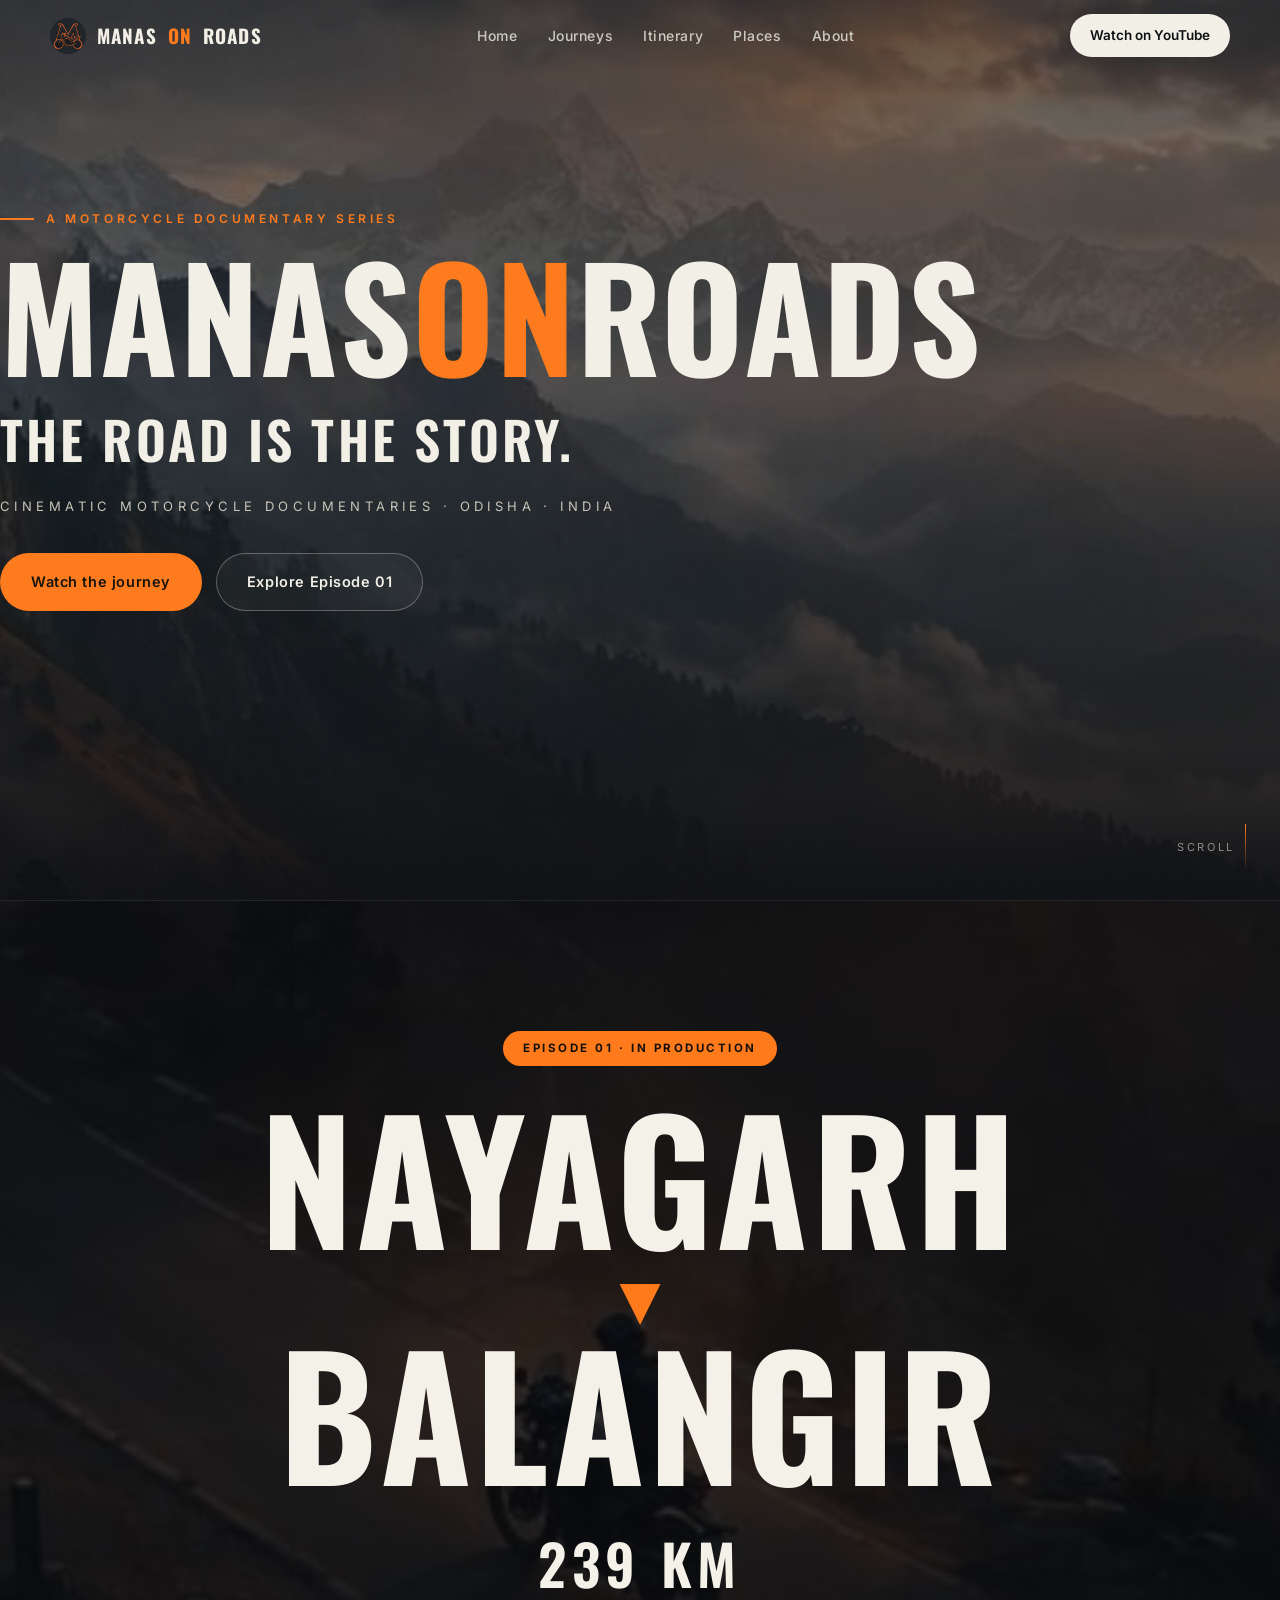
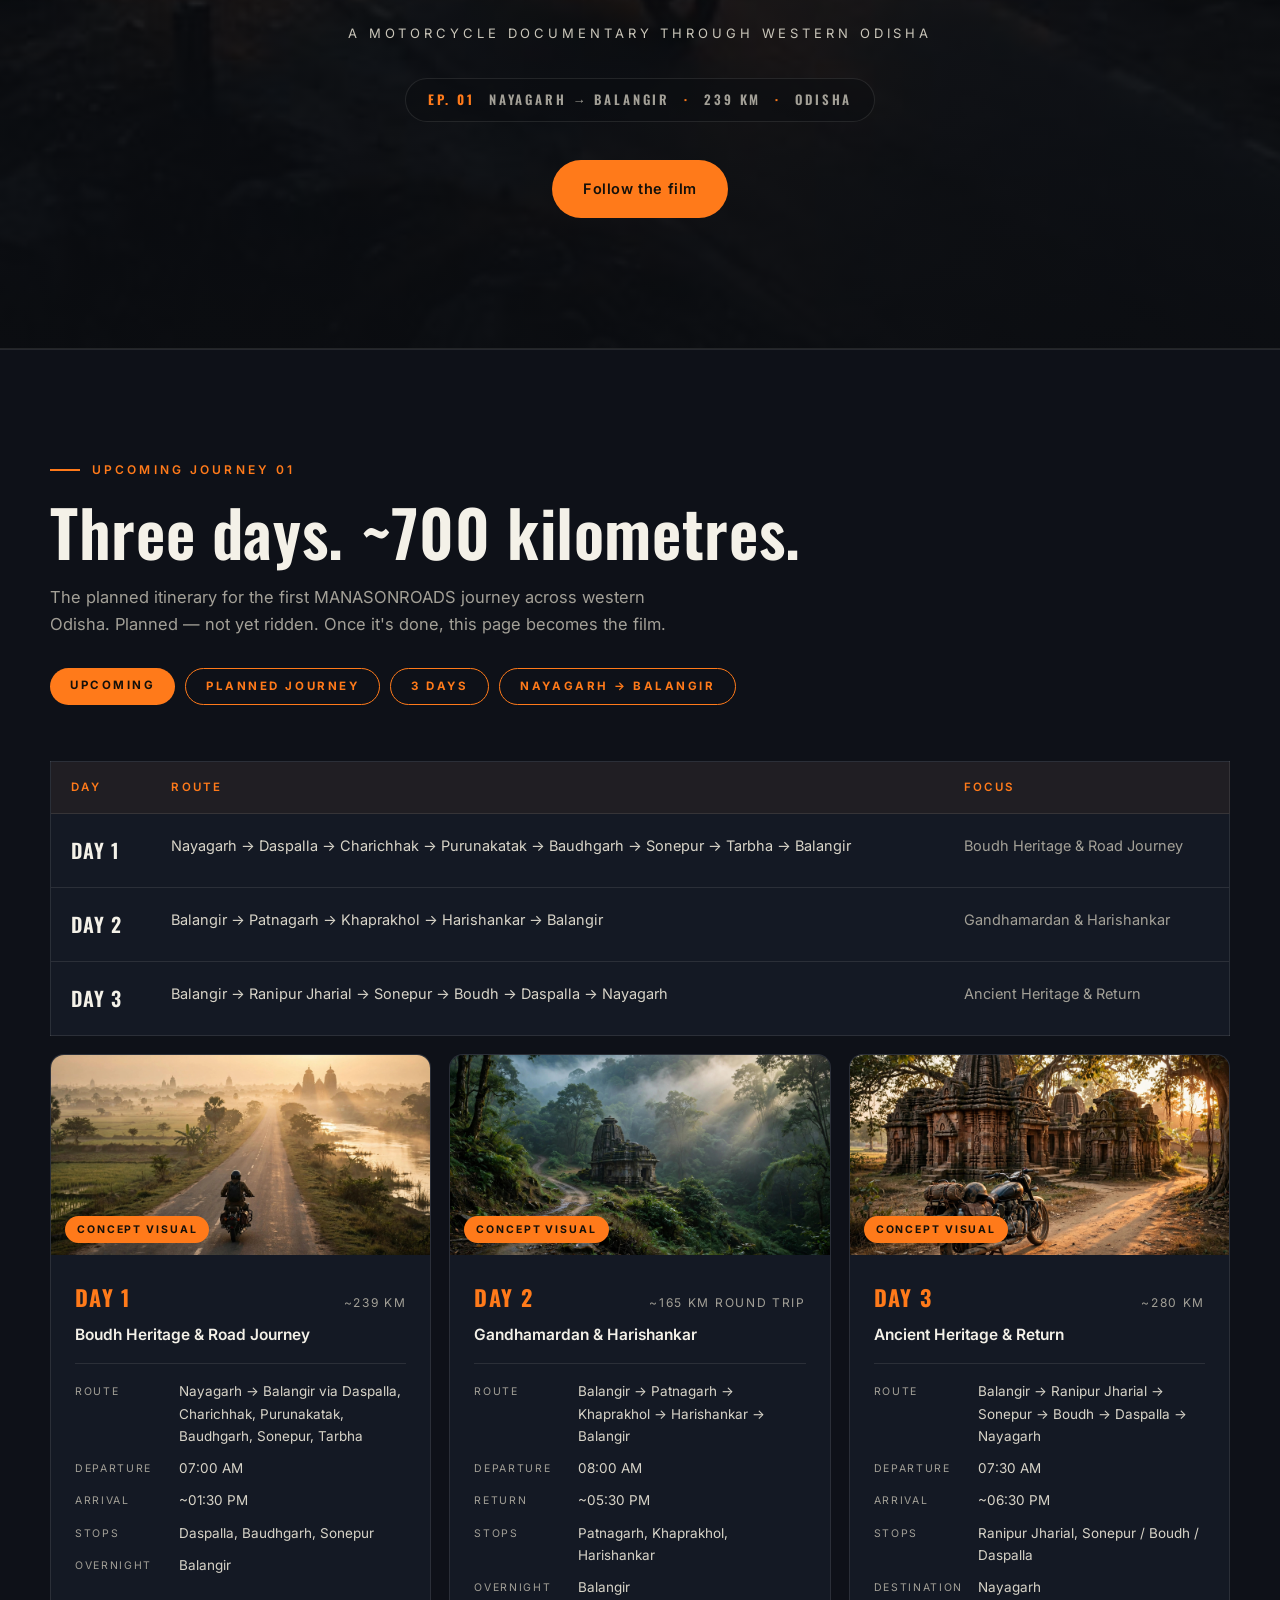
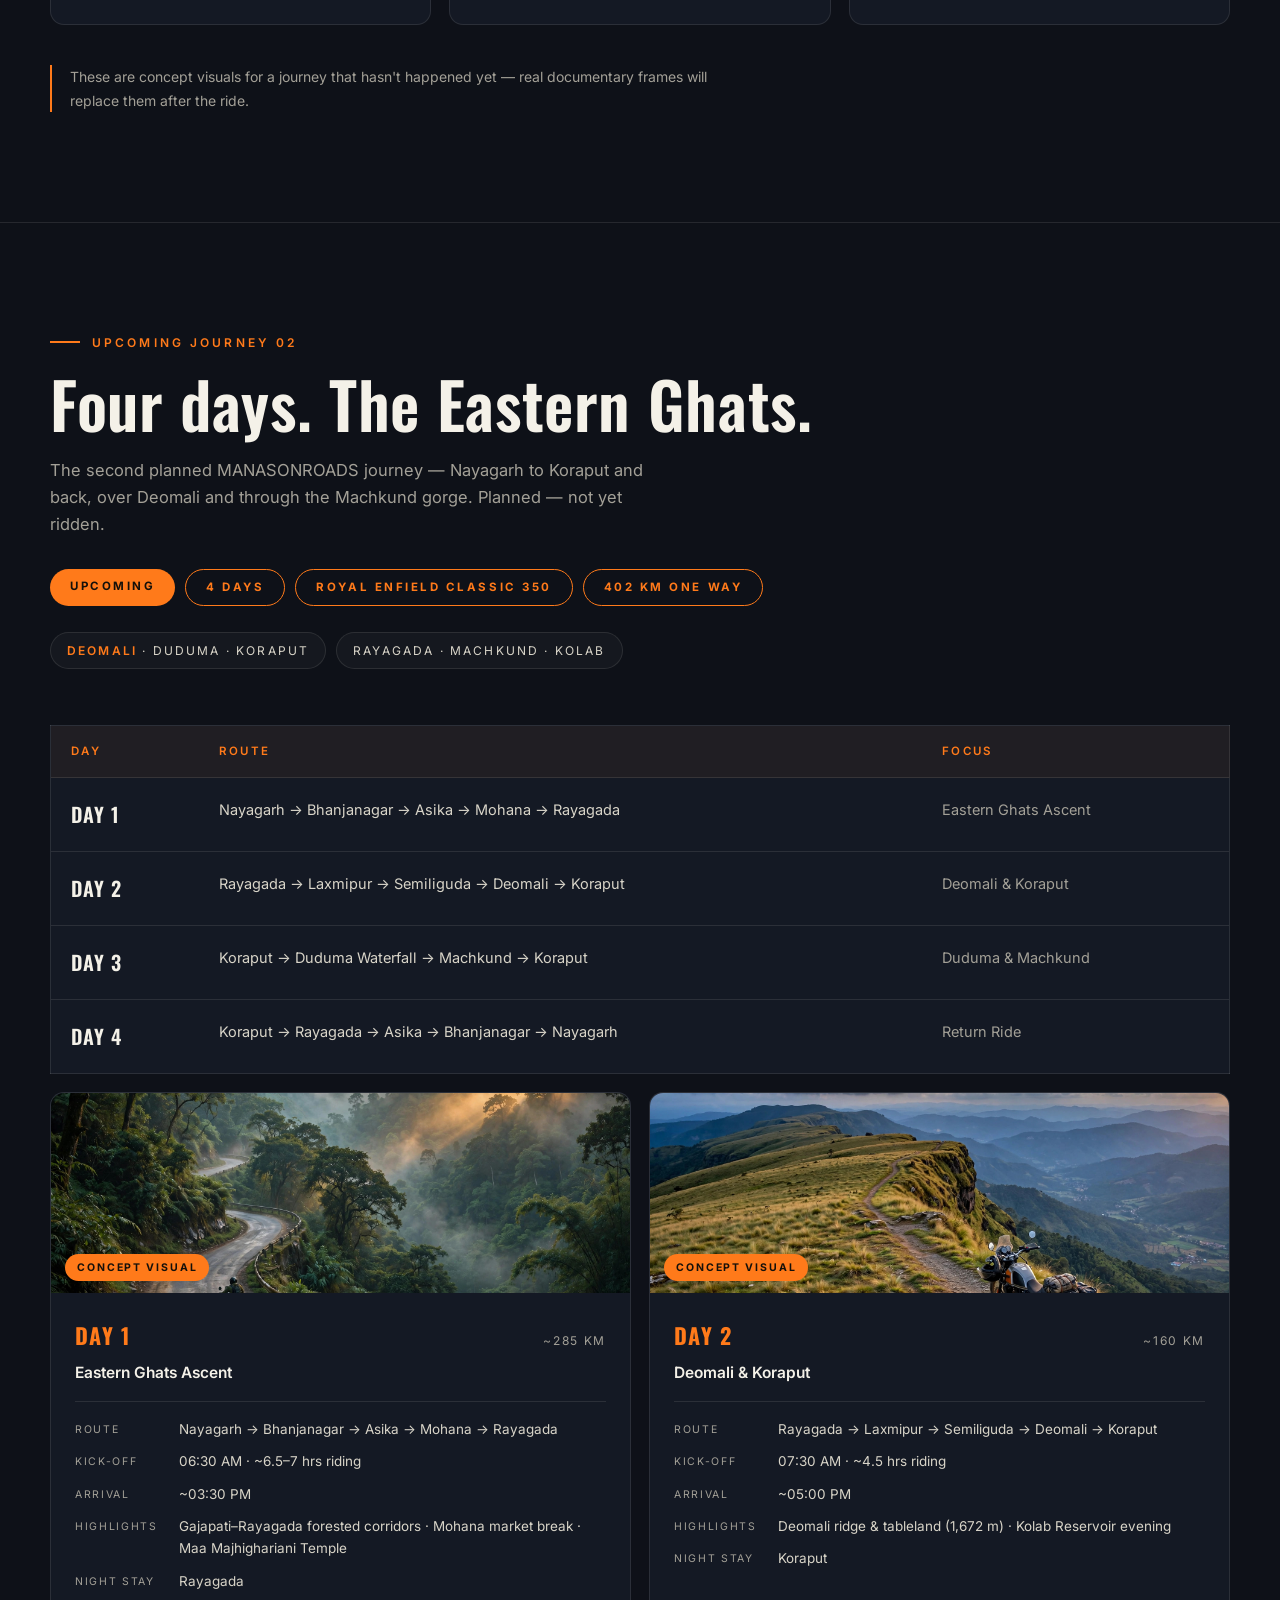
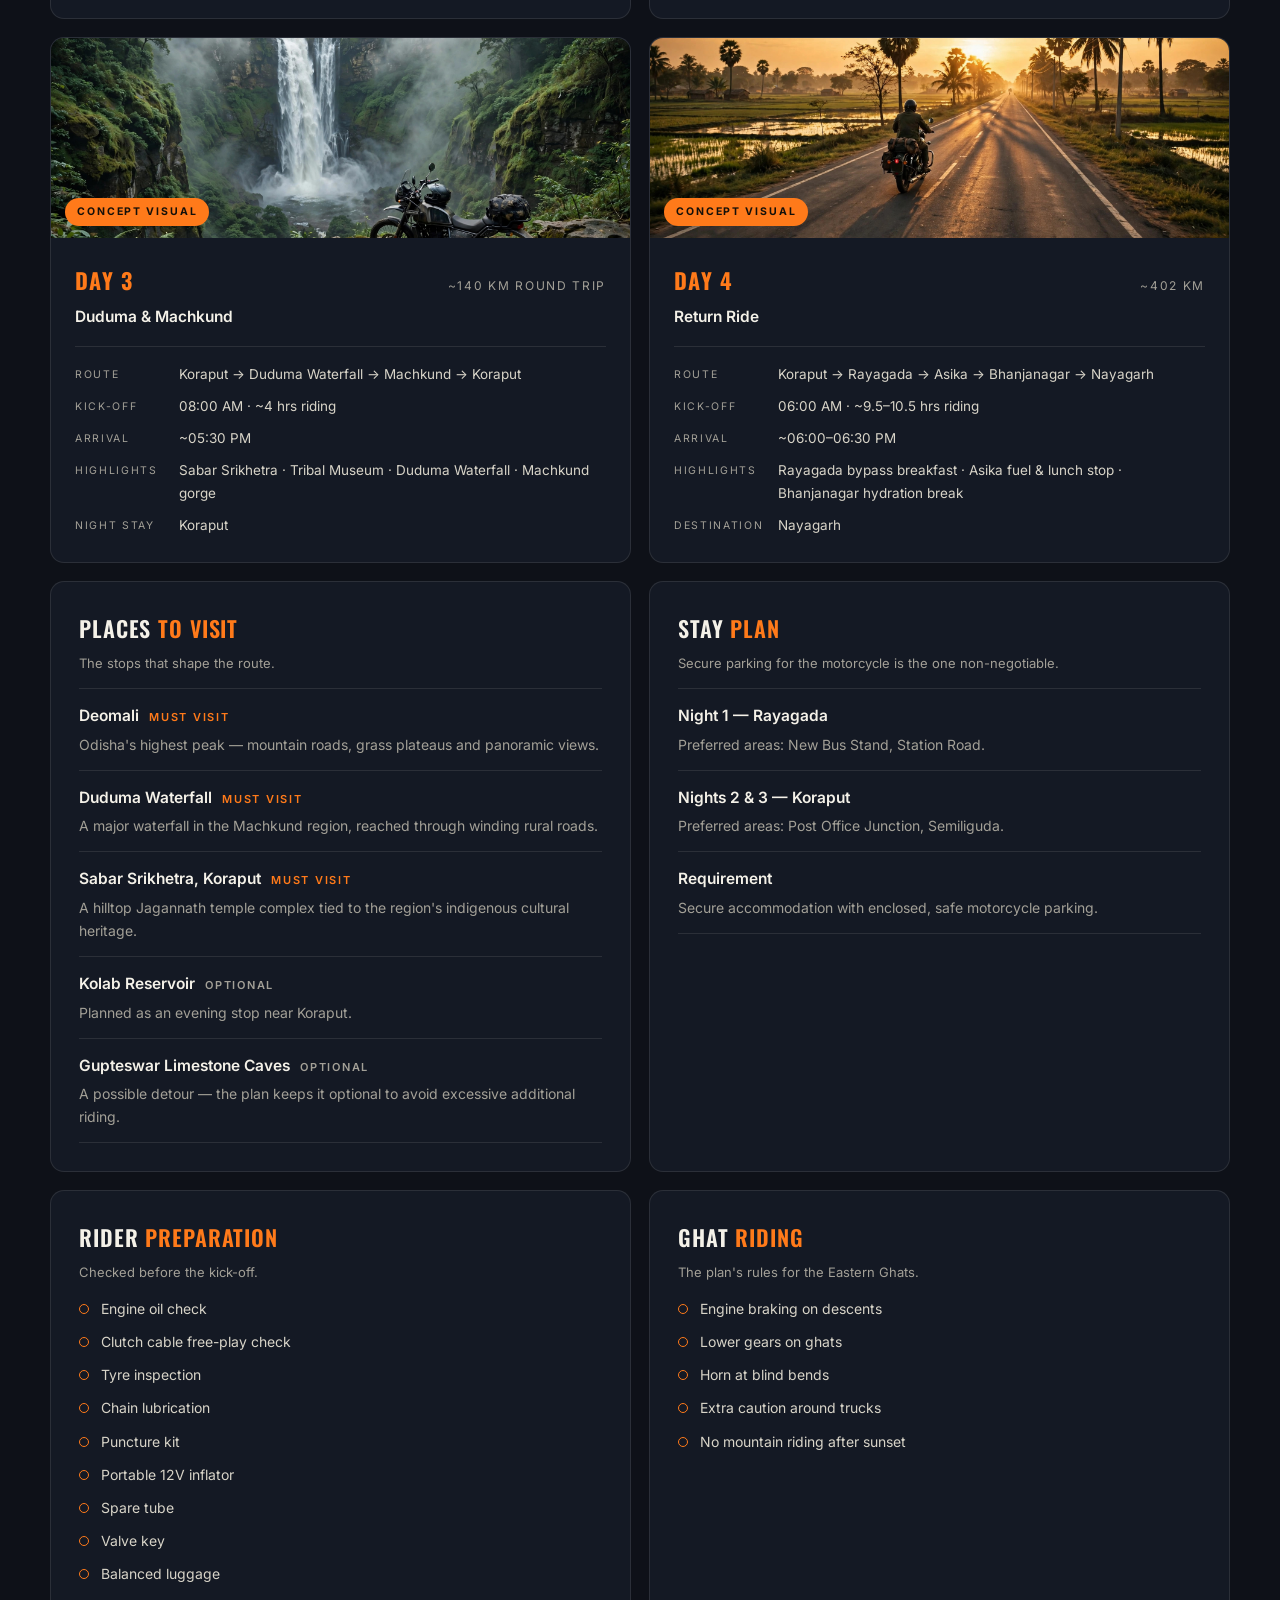
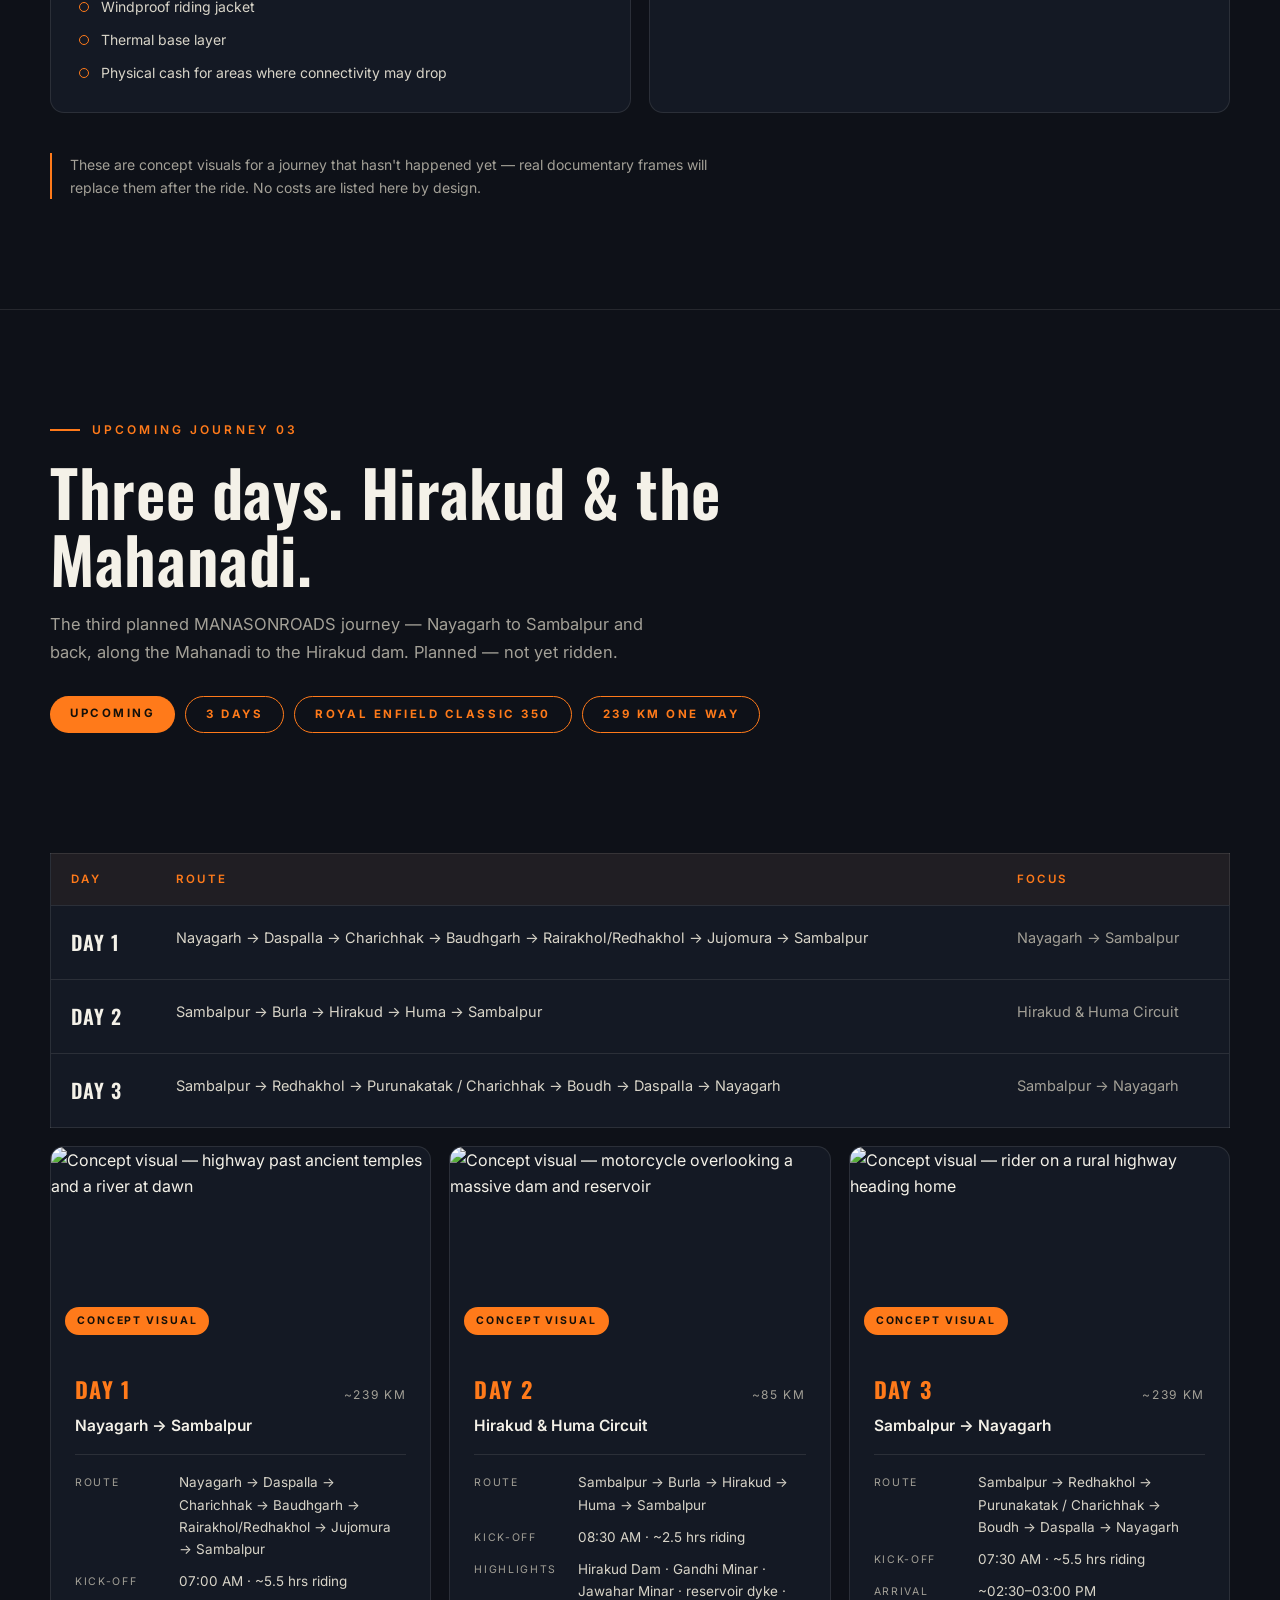
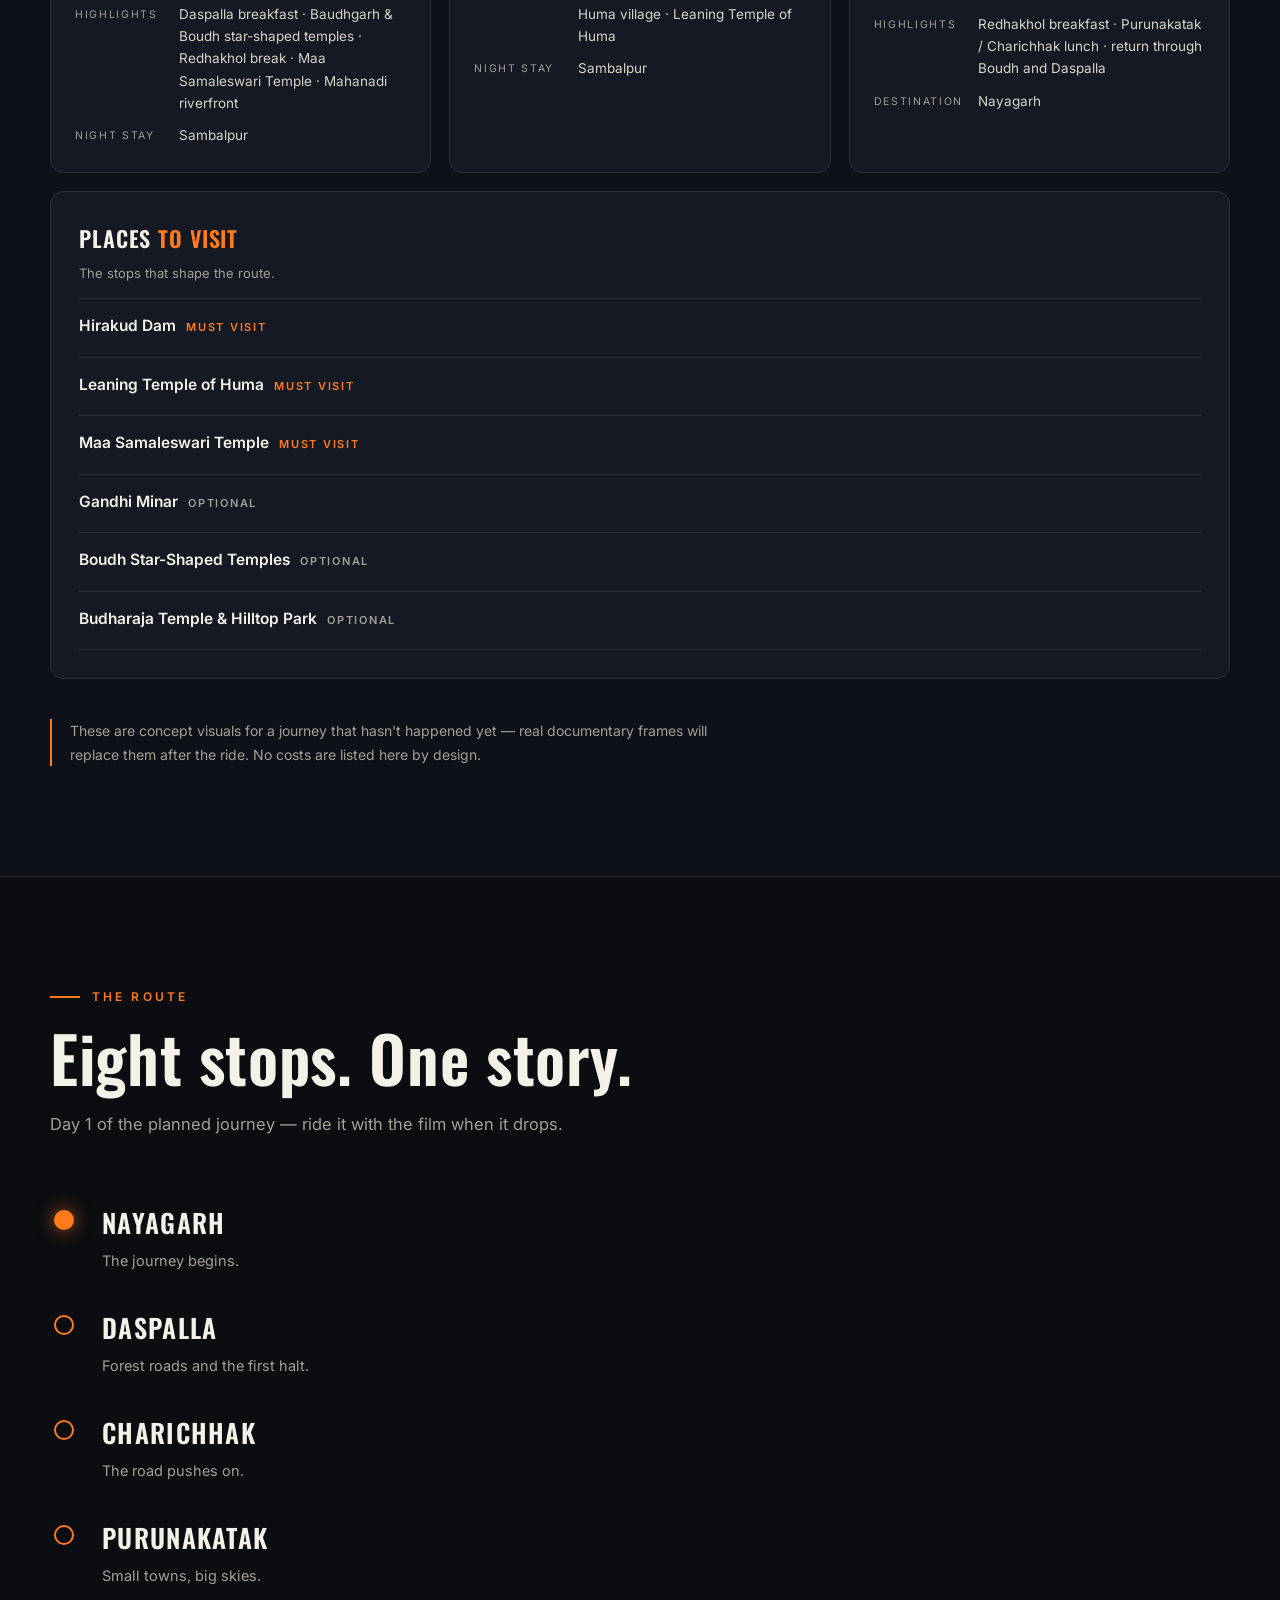
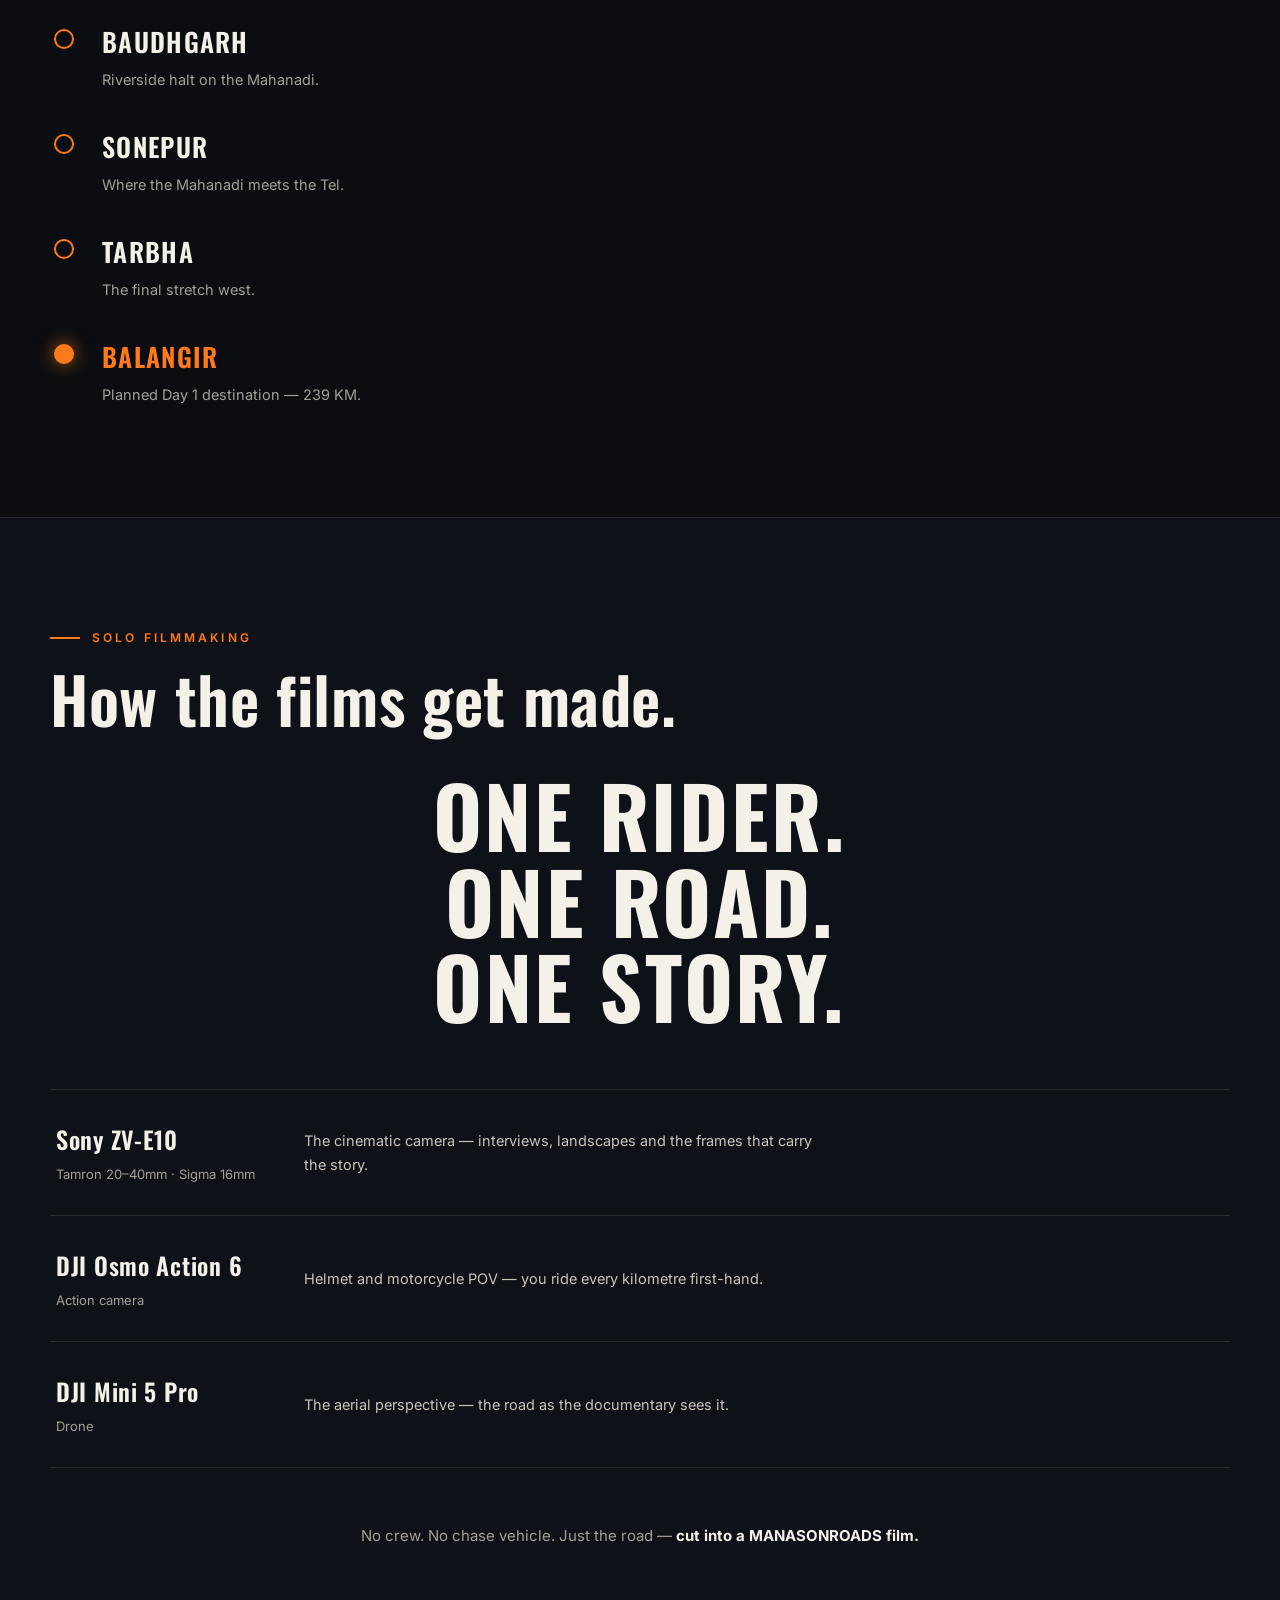
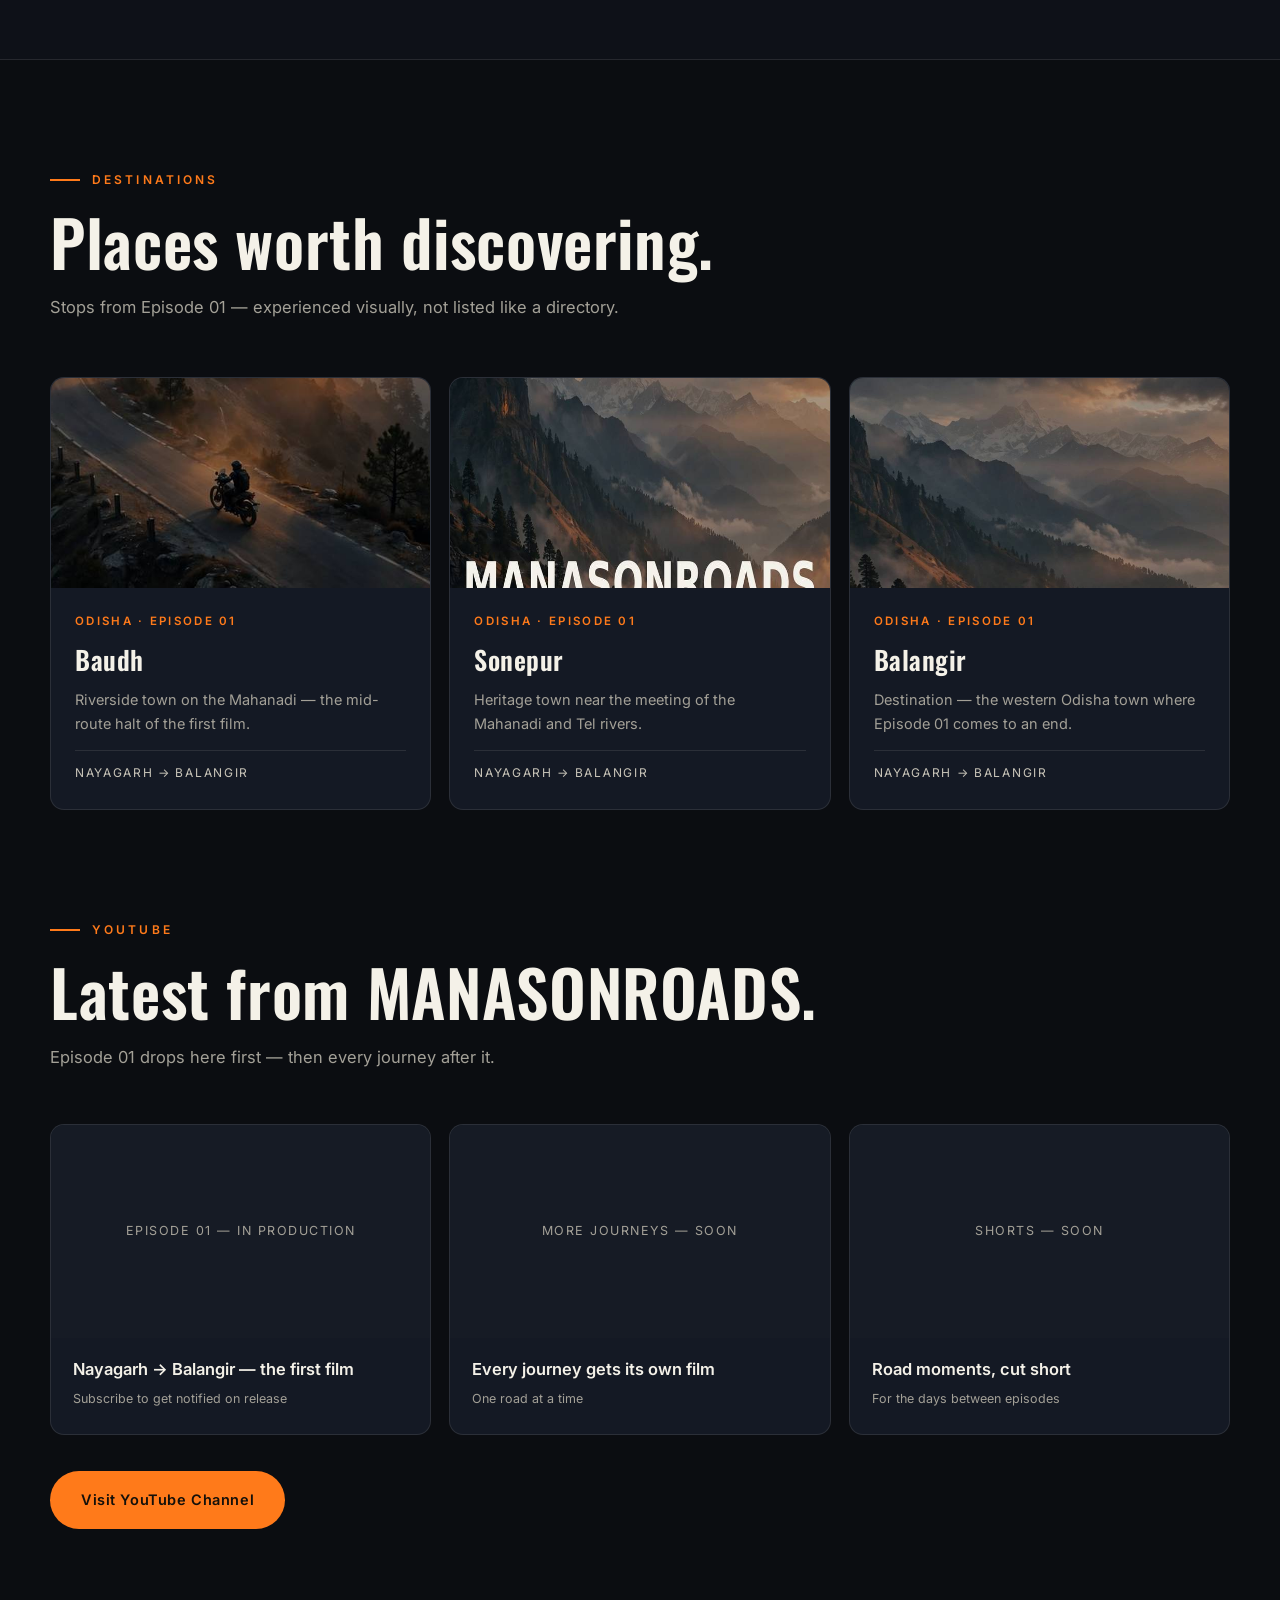
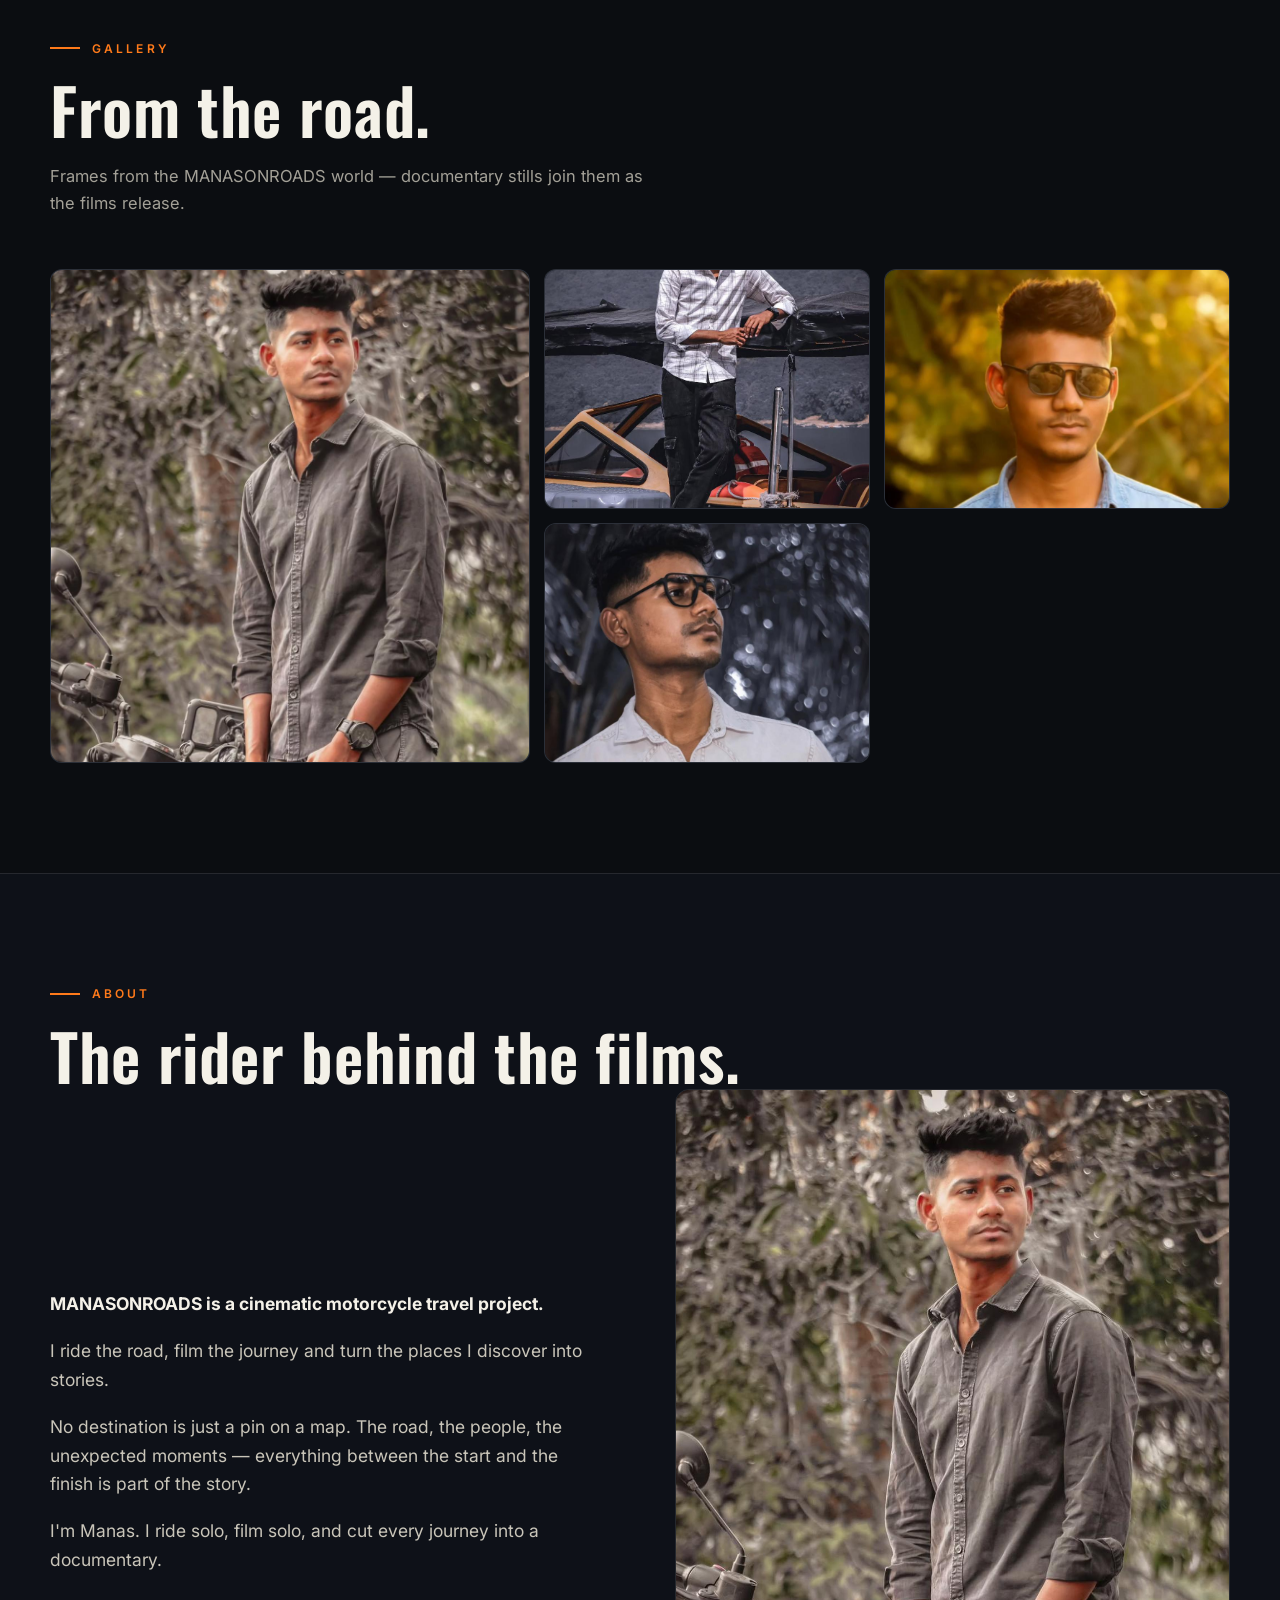
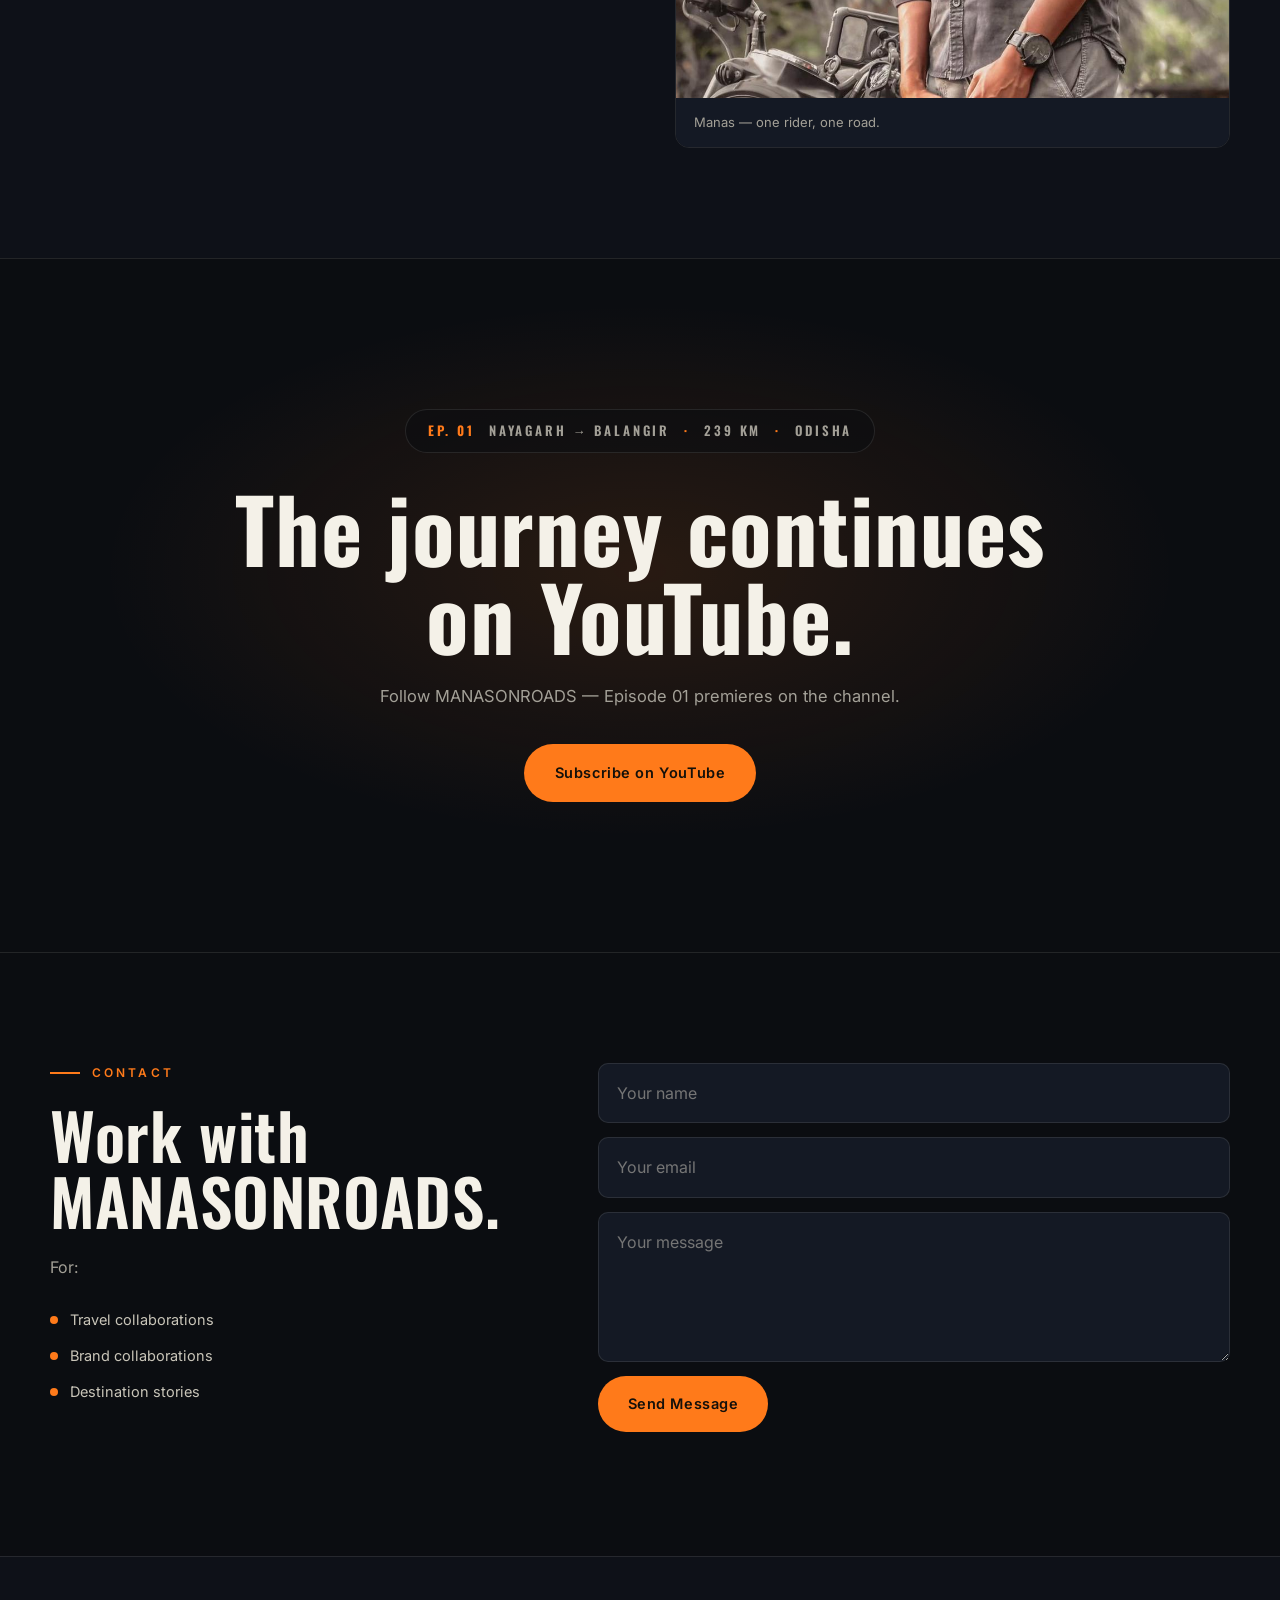
==== commit d4b3467d: "Add Upcoming Journey 03: 3-day Nayagarh-Sambalpur planned itinerary" ====
--- a/index.html
+++ b/index.html
@@ -794,6 +794,125 @@
       </div>
     </section>
 
+    <!-- ============ UPCOMING JOURNEY 03 ============ -->
+    <section class="journey" id="journey-3" style="border-top:0">
+      <div class="container">
+        <div class="section-label">Upcoming journey 03</div>
+        <h2 class="section-title reveal">Three days. Hirakud &amp; the Mahanadi.</h2>
+        <p class="section-intro reveal">The third planned MANASONROADS journey — Nayagarh to Sambalpur and back, along the Mahanadi to the Hirakud dam. Planned — not yet ridden.</p>
+        <div class="journey-pills reveal">
+          <span class="pill">Upcoming</span>
+          <span class="pill pill-ghost">3 days</span>
+          <span class="pill pill-ghost">Royal Enfield Classic 350</span>
+          <span class="pill pill-ghost">239 km one way</span>
+        </div>
+        <div class="place-chips reveal">
+          <span><b>Hirakud</b> · Huma · Sambalpur</span>
+          <span>Boudh · Redhakhol · Mahanadi</span>
+        </div>
+
+        <!-- EDIT: journey 03 table. Source of truth = the rider's itinerary. -->
+        <table class="day-table reveal">
+          <thead><tr><th scope="col">Day</th><th scope="col">Route</th><th scope="col">Focus</th></tr></thead>
+          <tbody>
+            <tr>
+              <td class="d-day">DAY 1</td>
+              <td class="d-route">Nayagarh → Daspalla → Charichhak → Baudhgarh → Rairakhol/Redhakhol → Jujomura → Sambalpur</td>
+              <td class="d-focus">Nayagarh → Sambalpur</td>
+            </tr>
+            <tr>
+              <td class="d-day">DAY 2</td>
+              <td class="d-route">Sambalpur → Burla → Hirakud → Huma → Sambalpur</td>
+              <td class="d-focus">Hirakud &amp; Huma Circuit</td>
+            </tr>
+            <tr>
+              <td class="d-day">DAY 3</td>
+              <td class="d-route">Sambalpur → Redhakhol → Purunakatak / Charichhak → Boudh → Daspalla → Nayagarh</td>
+              <td class="d-focus">Sambalpur → Nayagarh</td>
+            </tr>
+          </tbody>
+        </table>
+
+        <div class="day-cards">
+          <!-- EDIT: journey 03 day cards. Times, stops and stays come from the itinerary.
+               Swap the concept visuals for real documentary frames after the ride. -->
+          <article class="day-card reveal">
+            <div class="d-img">
+              <img src="assets/journey3-day-1.jpg" alt="Concept visual — highway past ancient temples and a river at dawn" loading="lazy">
+              <span class="concept-tag">Concept visual</span>
+            </div>
+            <div class="d-body">
+              <div class="d-head"><div class="d-num"><span>DAY 1</span></div><div class="d-dist">~239 km</div></div>
+              <div class="d-focus">Nayagarh → Sambalpur</div>
+              <div class="d-stats">
+                <div class="row"><span class="k">Route</span><span class="v">Nayagarh → Daspalla → Charichhak → Baudhgarh → Rairakhol/Redhakhol → Jujomura → Sambalpur</span></div>
+                <div class="row"><span class="k">Kick-off</span><span class="v">07:00 AM · ~5.5 hrs riding</span></div>
+                <div class="row"><span class="k">Highlights</span><span class="v">Daspalla breakfast · Baudhgarh &amp; Boudh star-shaped temples · Redhakhol break · Maa Samaleswari Temple · Mahanadi riverfront</span></div>
+                <div class="row"><span class="k">Night stay</span><span class="v">Sambalpur</span></div>
+              </div>
+            </div>
+          </article>
+          <article class="day-card reveal">
+            <div class="d-img">
+              <img src="assets/journey3-day-2.jpg" alt="Concept visual — motorcycle overlooking a massive dam and reservoir" loading="lazy">
+              <span class="concept-tag">Concept visual</span>
+            </div>
+            <div class="d-body">
+              <div class="d-head"><div class="d-num"><span>DAY 2</span></div><div class="d-dist">~85 km</div></div>
+              <div class="d-focus">Hirakud &amp; Huma Circuit</div>
+              <div class="d-stats">
+                <div class="row"><span class="k">Route</span><span class="v">Sambalpur → Burla → Hirakud → Huma → Sambalpur</span></div>
+                <div class="row"><span class="k">Kick-off</span><span class="v">08:30 AM · ~2.5 hrs riding</span></div>
+                <div class="row"><span class="k">Highlights</span><span class="v">Hirakud Dam · Gandhi Minar · Jawahar Minar · reservoir dyke · Huma village · Leaning Temple of Huma</span></div>
+                <div class="row"><span class="k">Night stay</span><span class="v">Sambalpur</span></div>
+              </div>
+            </div>
+          </article>
+          <article class="day-card reveal">
+            <div class="d-img">
+              <img src="assets/journey3-day-3.jpg" alt="Concept visual — rider on a rural highway heading home" loading="lazy">
+              <span class="concept-tag">Concept visual</span>
+            </div>
+            <div class="d-body">
+              <div class="d-head"><div class="d-num"><span>DAY 3</span></div><div class="d-dist">~239 km</div></div>
+              <div class="d-focus">Sambalpur → Nayagarh</div>
+              <div class="d-stats">
+                <div class="row"><span class="k">Route</span><span class="v">Sambalpur → Redhakhol → Purunakatak / Charichhak → Boudh → Daspalla → Nayagarh</span></div>
+                <div class="row"><span class="k">Kick-off</span><span class="v">07:30 AM · ~5.5 hrs riding</span></div>
+                <div class="row"><span class="k">Arrival</span><span class="v">~02:30–03:00 PM</span></div>
+                <div class="row"><span class="k">Highlights</span><span class="v">Redhakhol breakfast · Purunakatak / Charichhak lunch · return through Boudh and Daspalla</span></div>
+                <div class="row"><span class="k">Destination</span><span class="v">Nayagarh</span></div>
+              </div>
+            </div>
+          </article>
+        </div>
+
+        <div class="info-card reveal" style="margin-top:18px">
+          <h3>PLACES <span>TO VISIT</span></h3>
+          <p class="sub">The stops that shape the route.</p>
+          <div class="visit-item">
+            <h4>Hirakud Dam<span class="must">Must visit</span></h4>
+          </div>
+          <div class="visit-item">
+            <h4>Leaning Temple of Huma<span class="must">Must visit</span></h4>
+          </div>
+          <div class="visit-item">
+            <h4>Maa Samaleswari Temple<span class="must">Must visit</span></h4>
+          </div>
+          <div class="visit-item">
+            <h4>Gandhi Minar<span class="opt">Optional</span></h4>
+          </div>
+          <div class="visit-item">
+            <h4>Boudh Star-Shaped Temples<span class="opt">Optional</span></h4>
+          </div>
+          <div class="visit-item">
+            <h4>Budharaja Temple &amp; Hilltop Park<span class="opt">Optional</span></h4>
+          </div>
+        </div>
+        <p class="journey-note reveal">These are concept visuals for a journey that hasn't happened yet — real documentary frames will replace them after the ride. No costs are listed here by design.</p>
+      </div>
+    </section>
+
     <!-- ============ THE ROUTE ============ -->
     <section id="route">
       <div class="container">
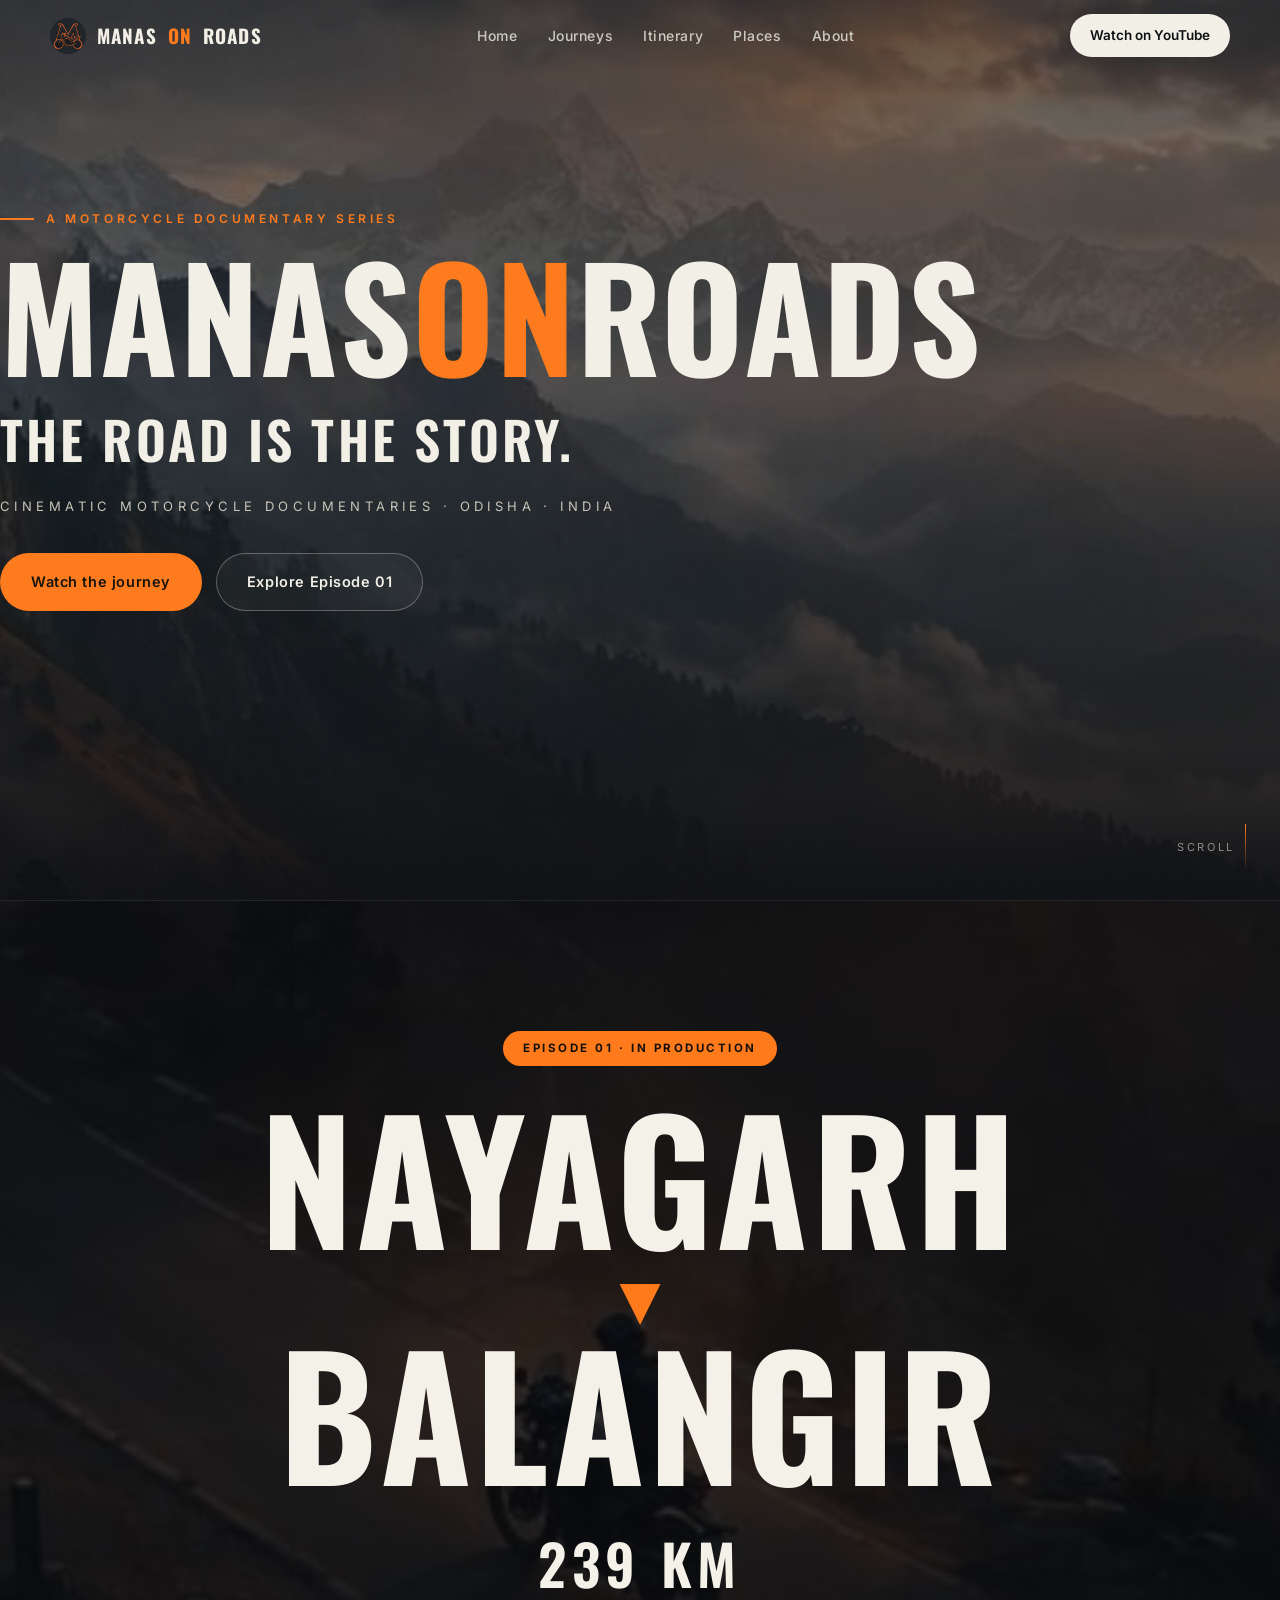
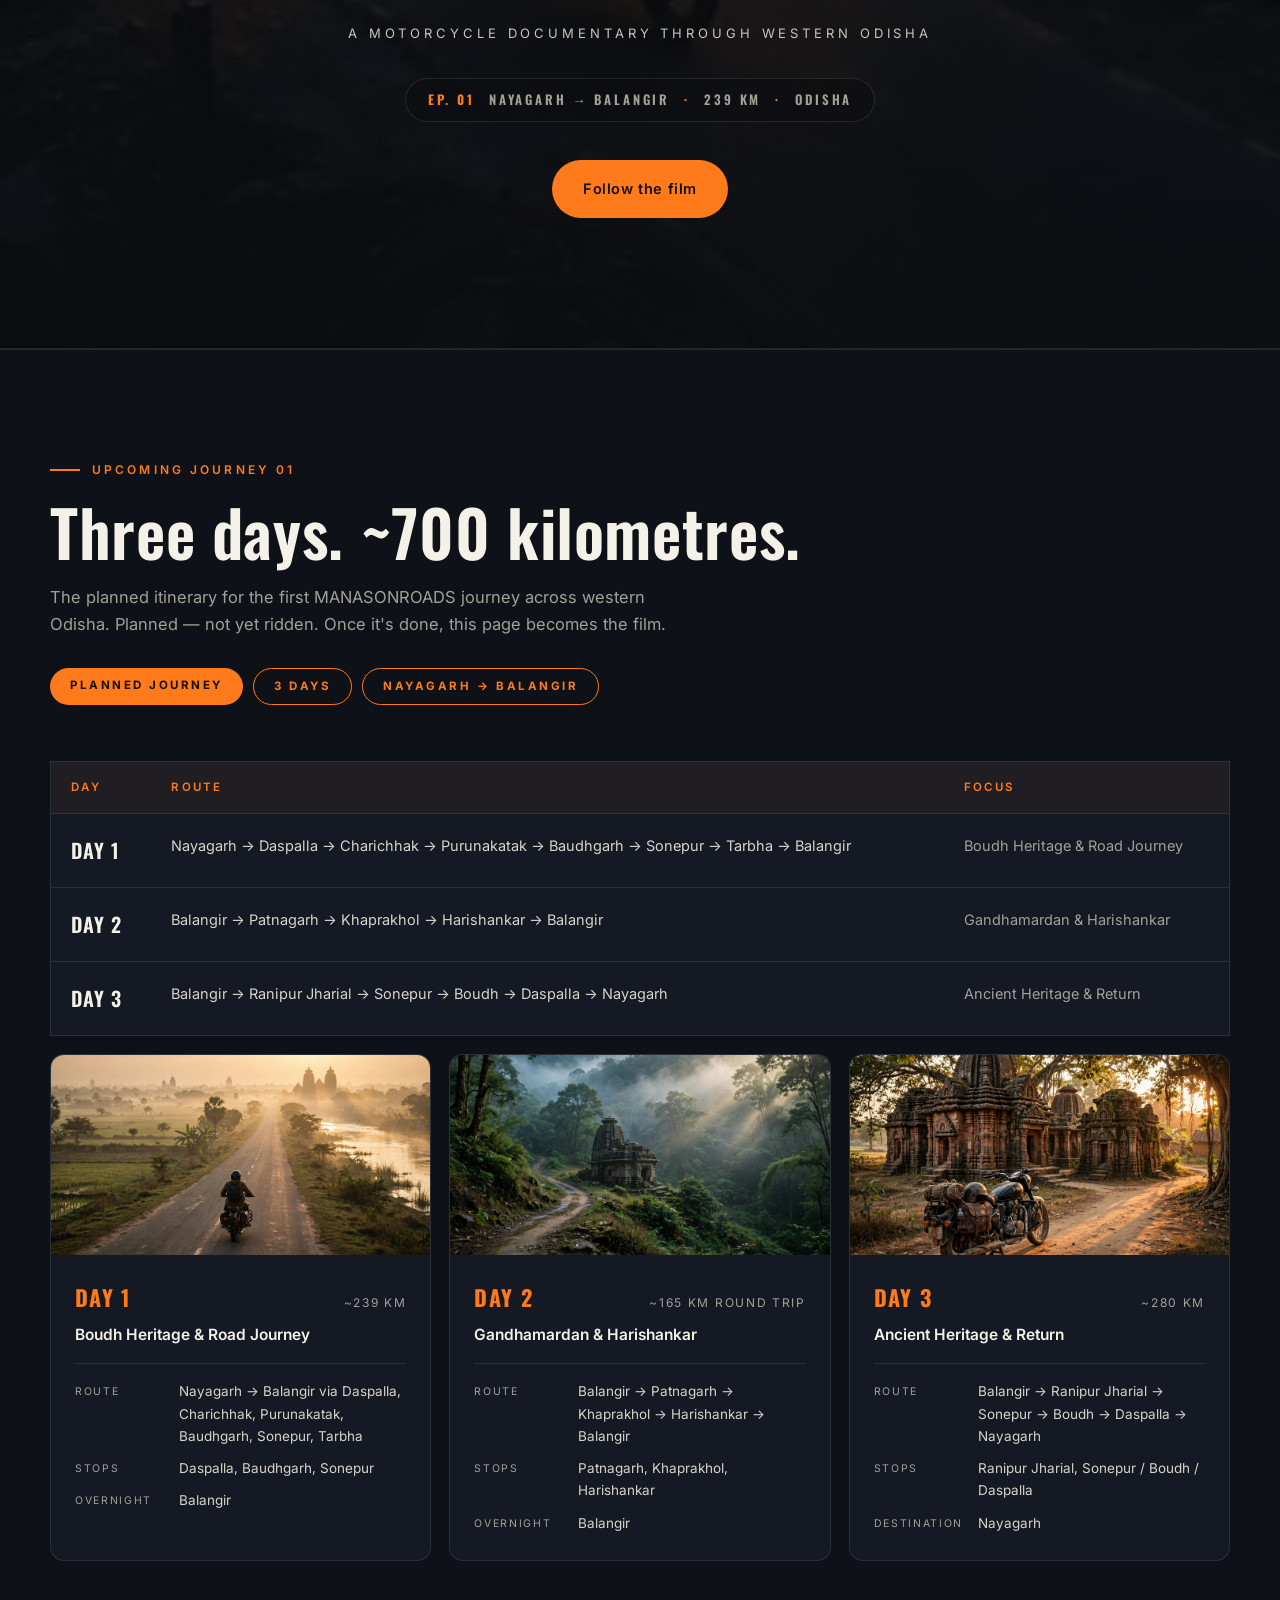
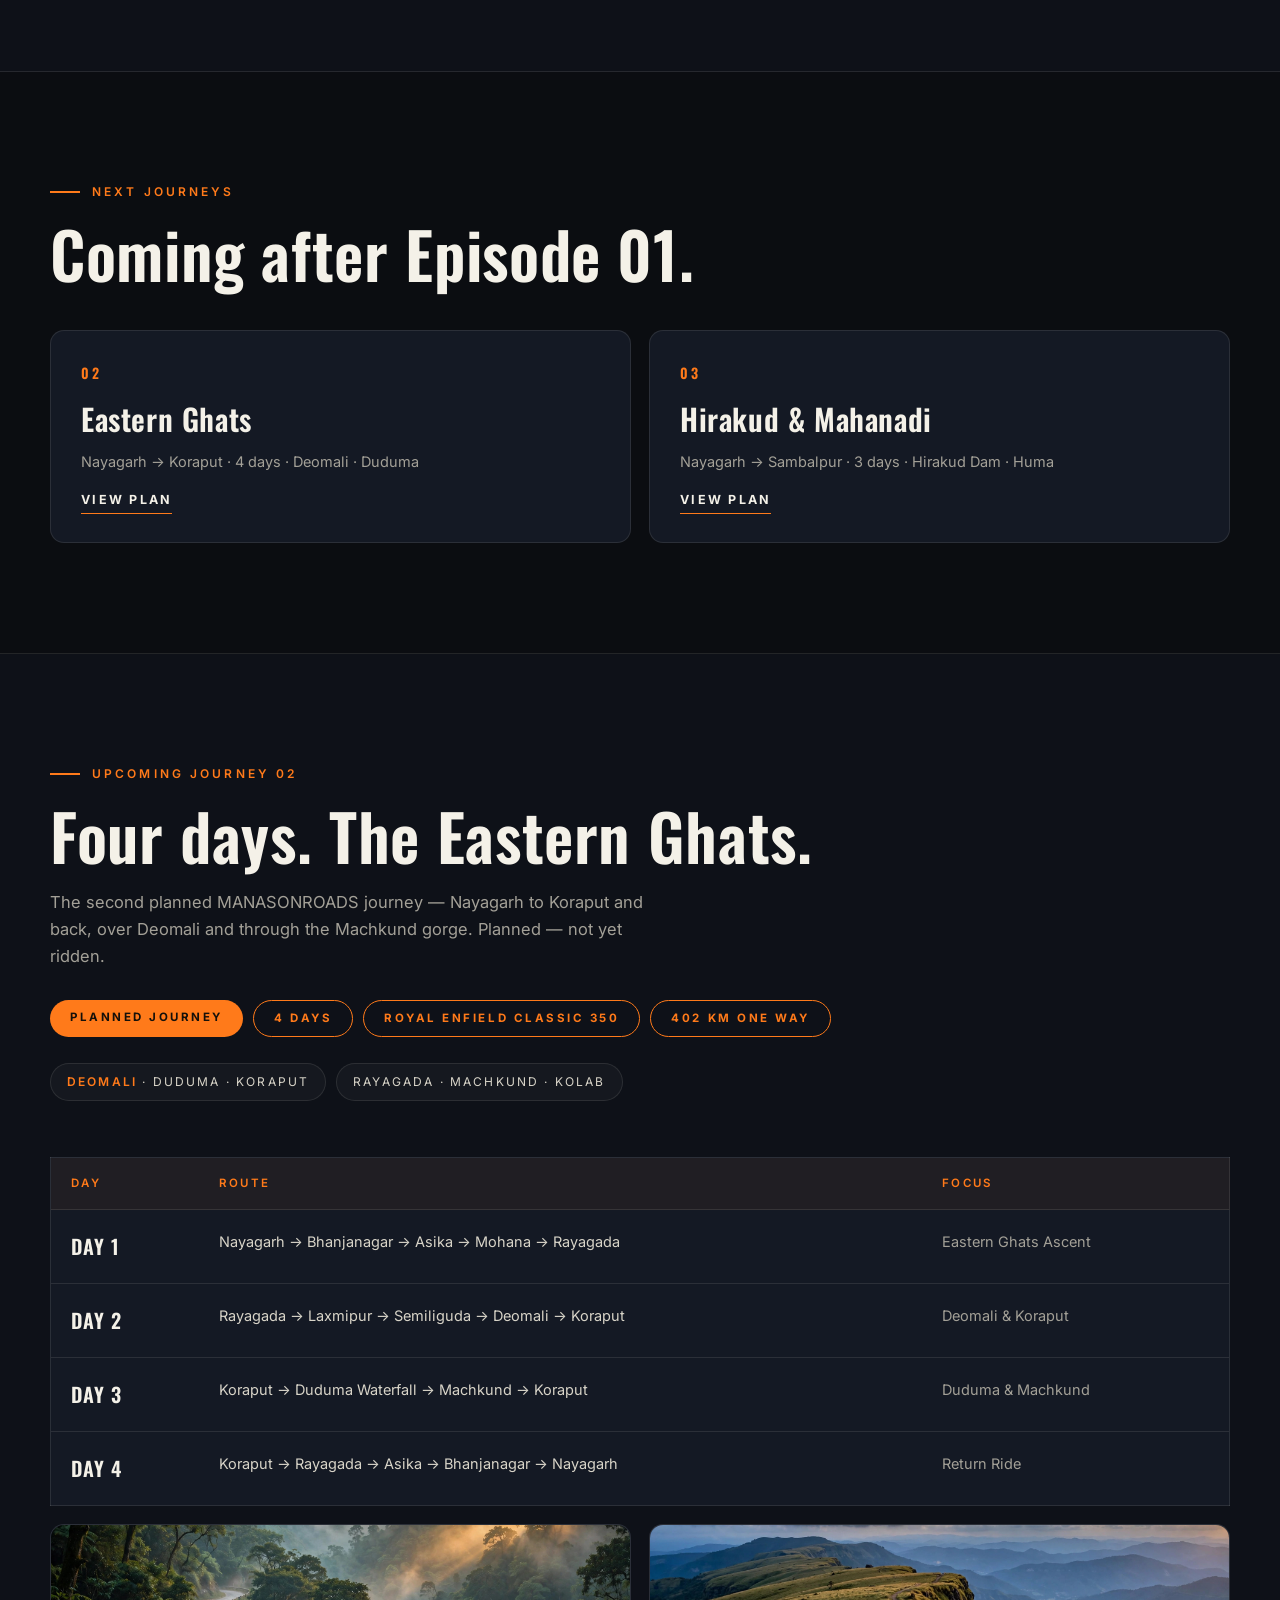
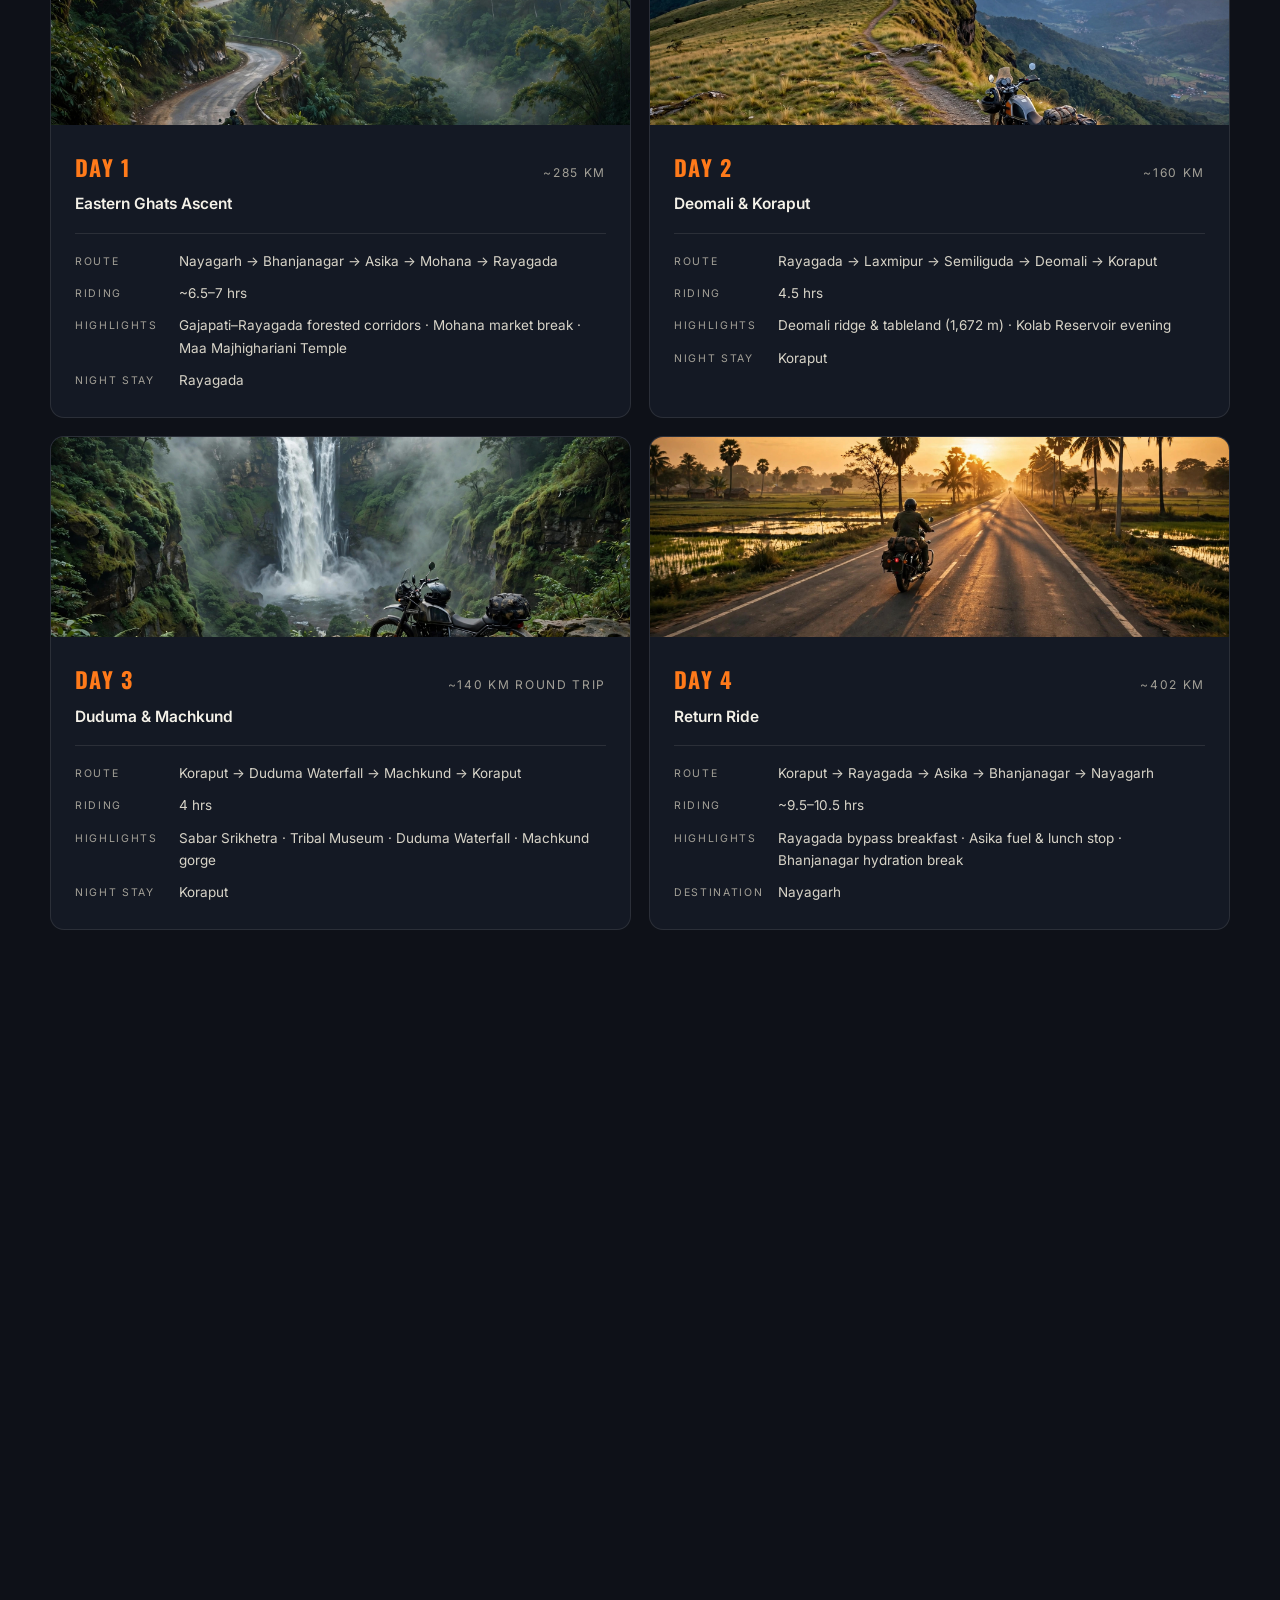
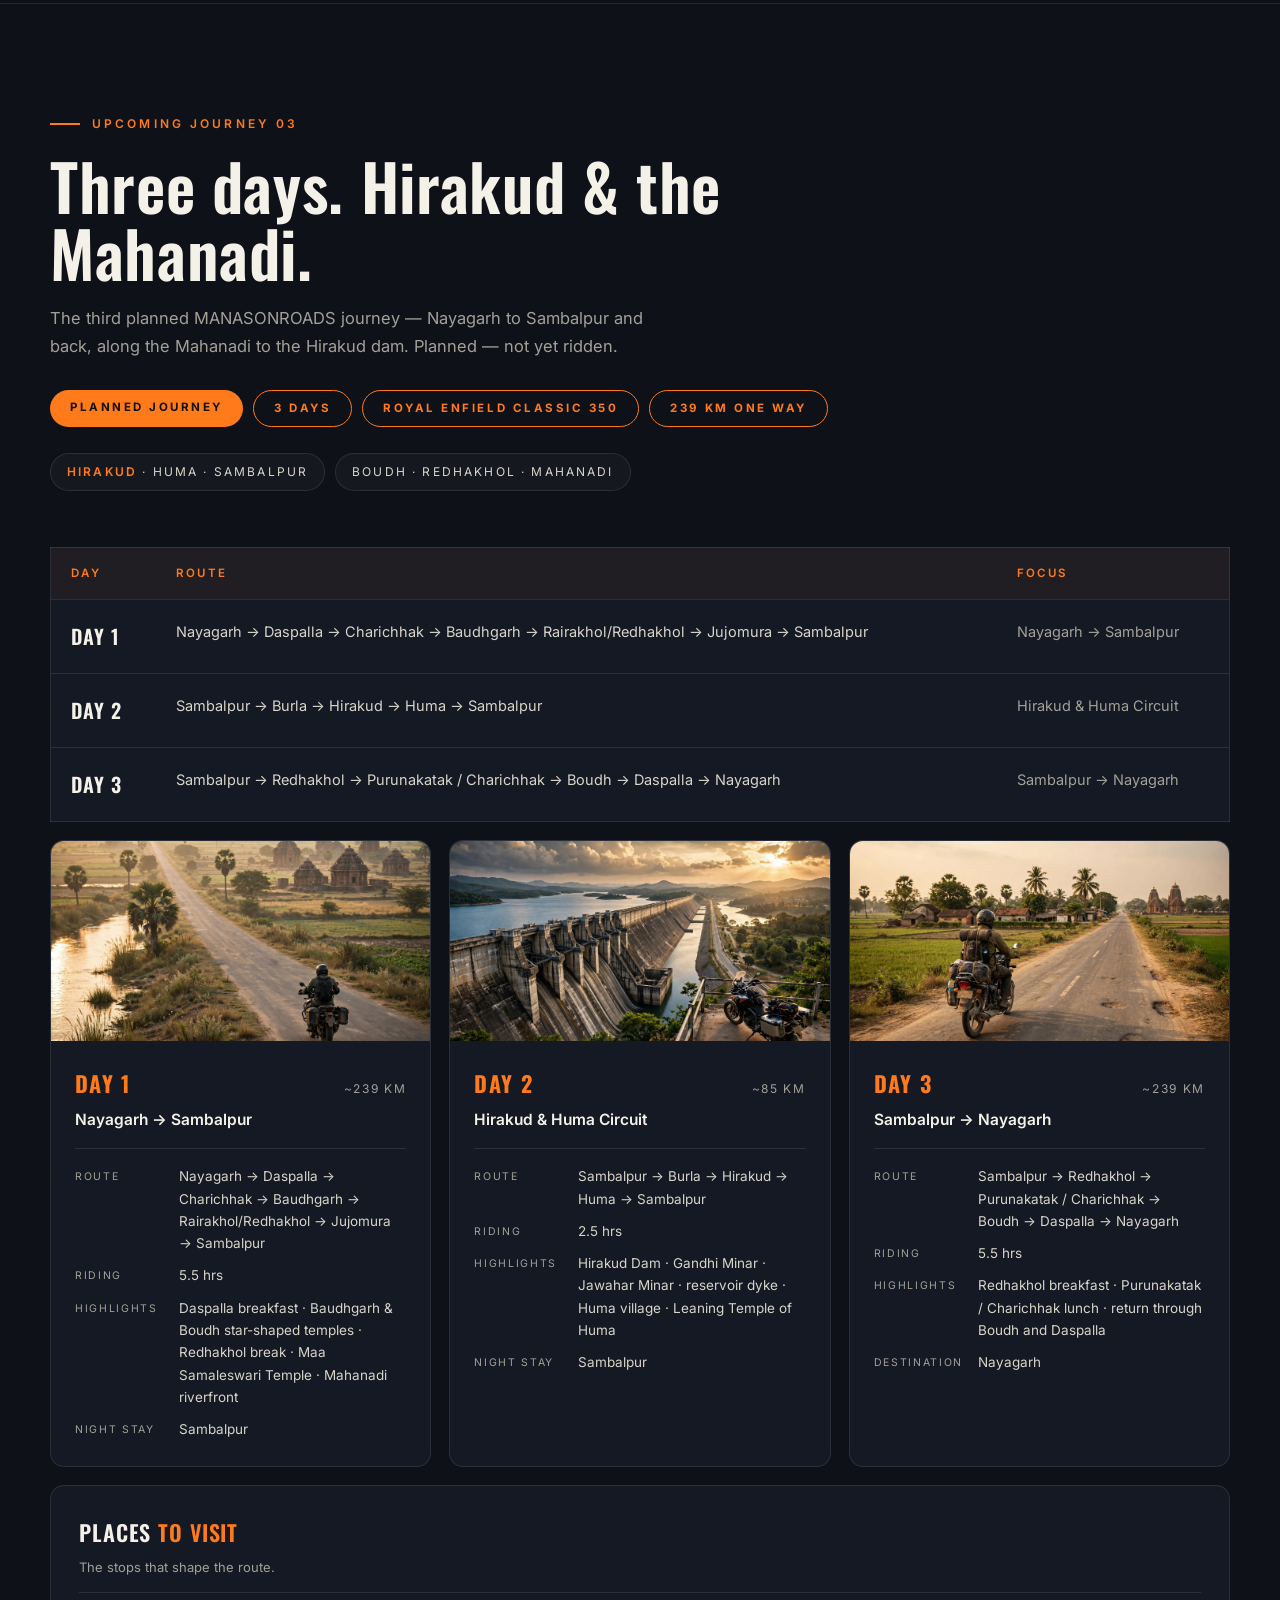
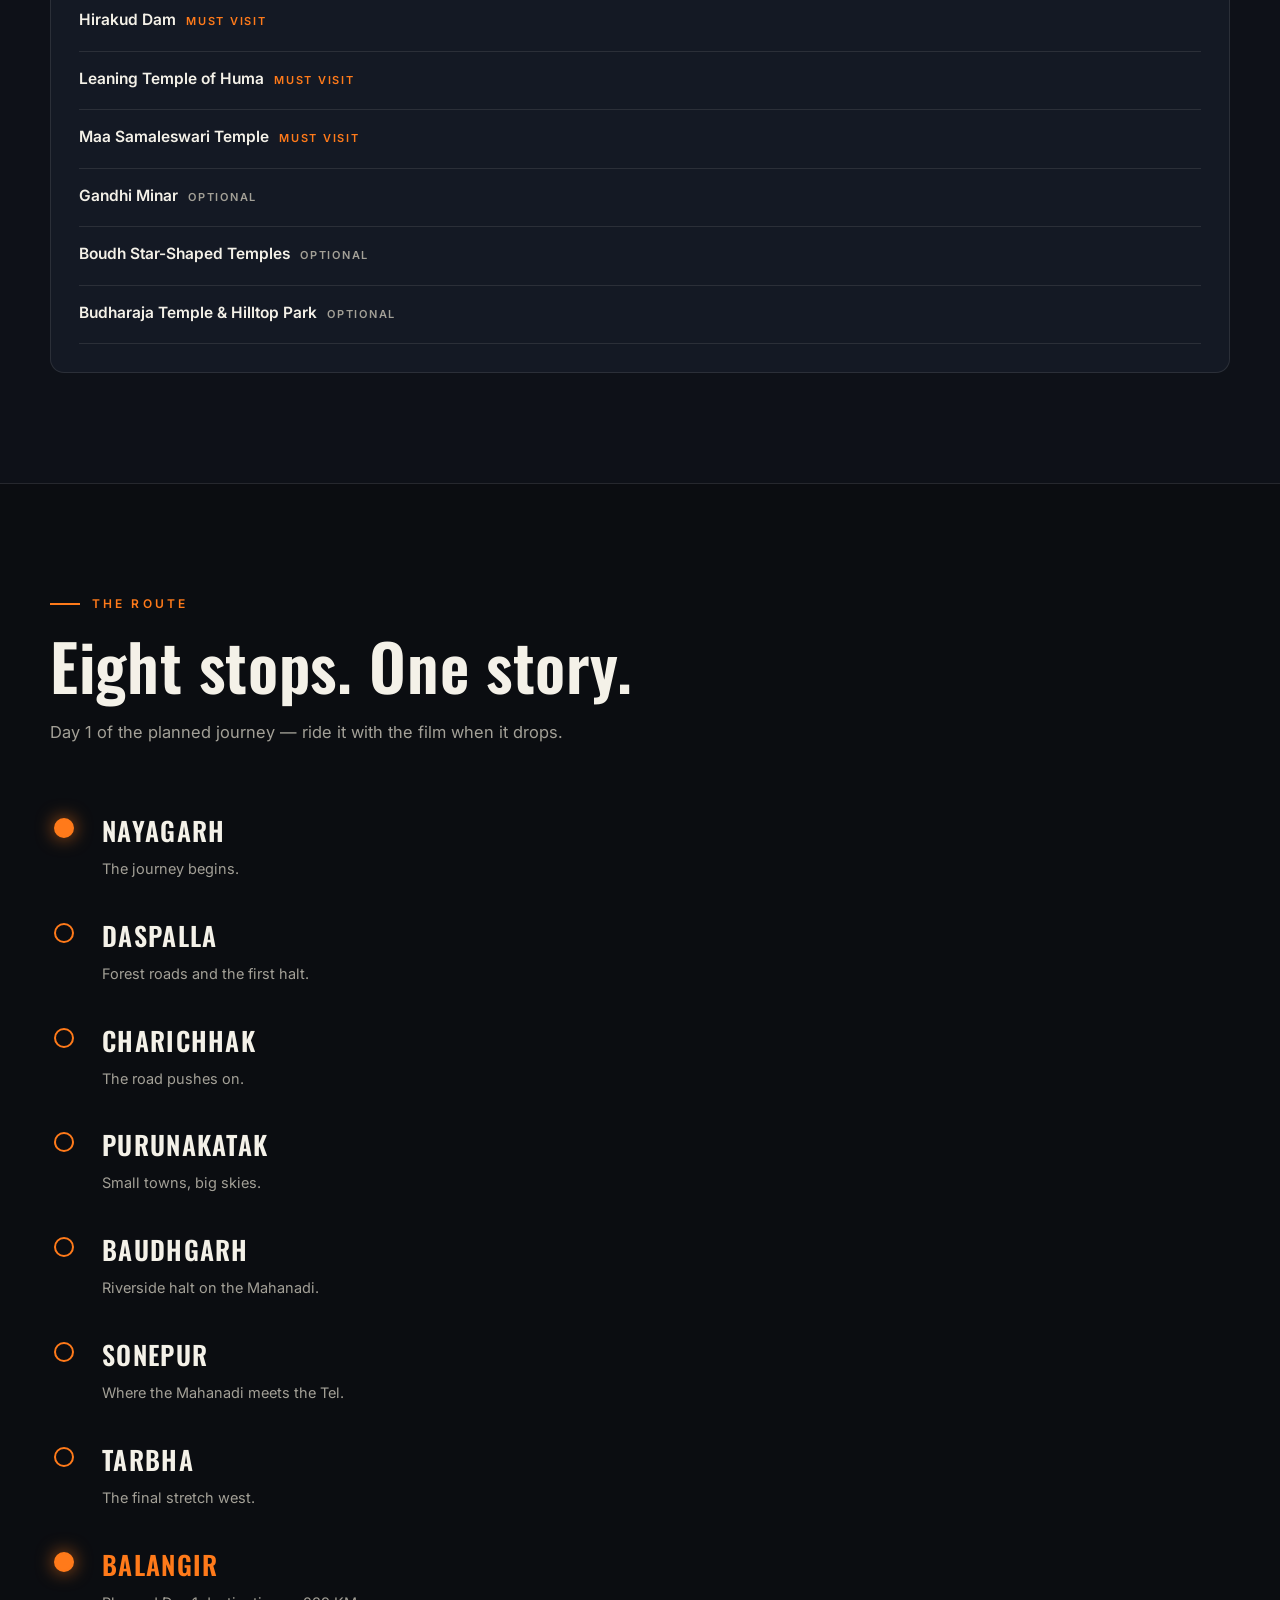
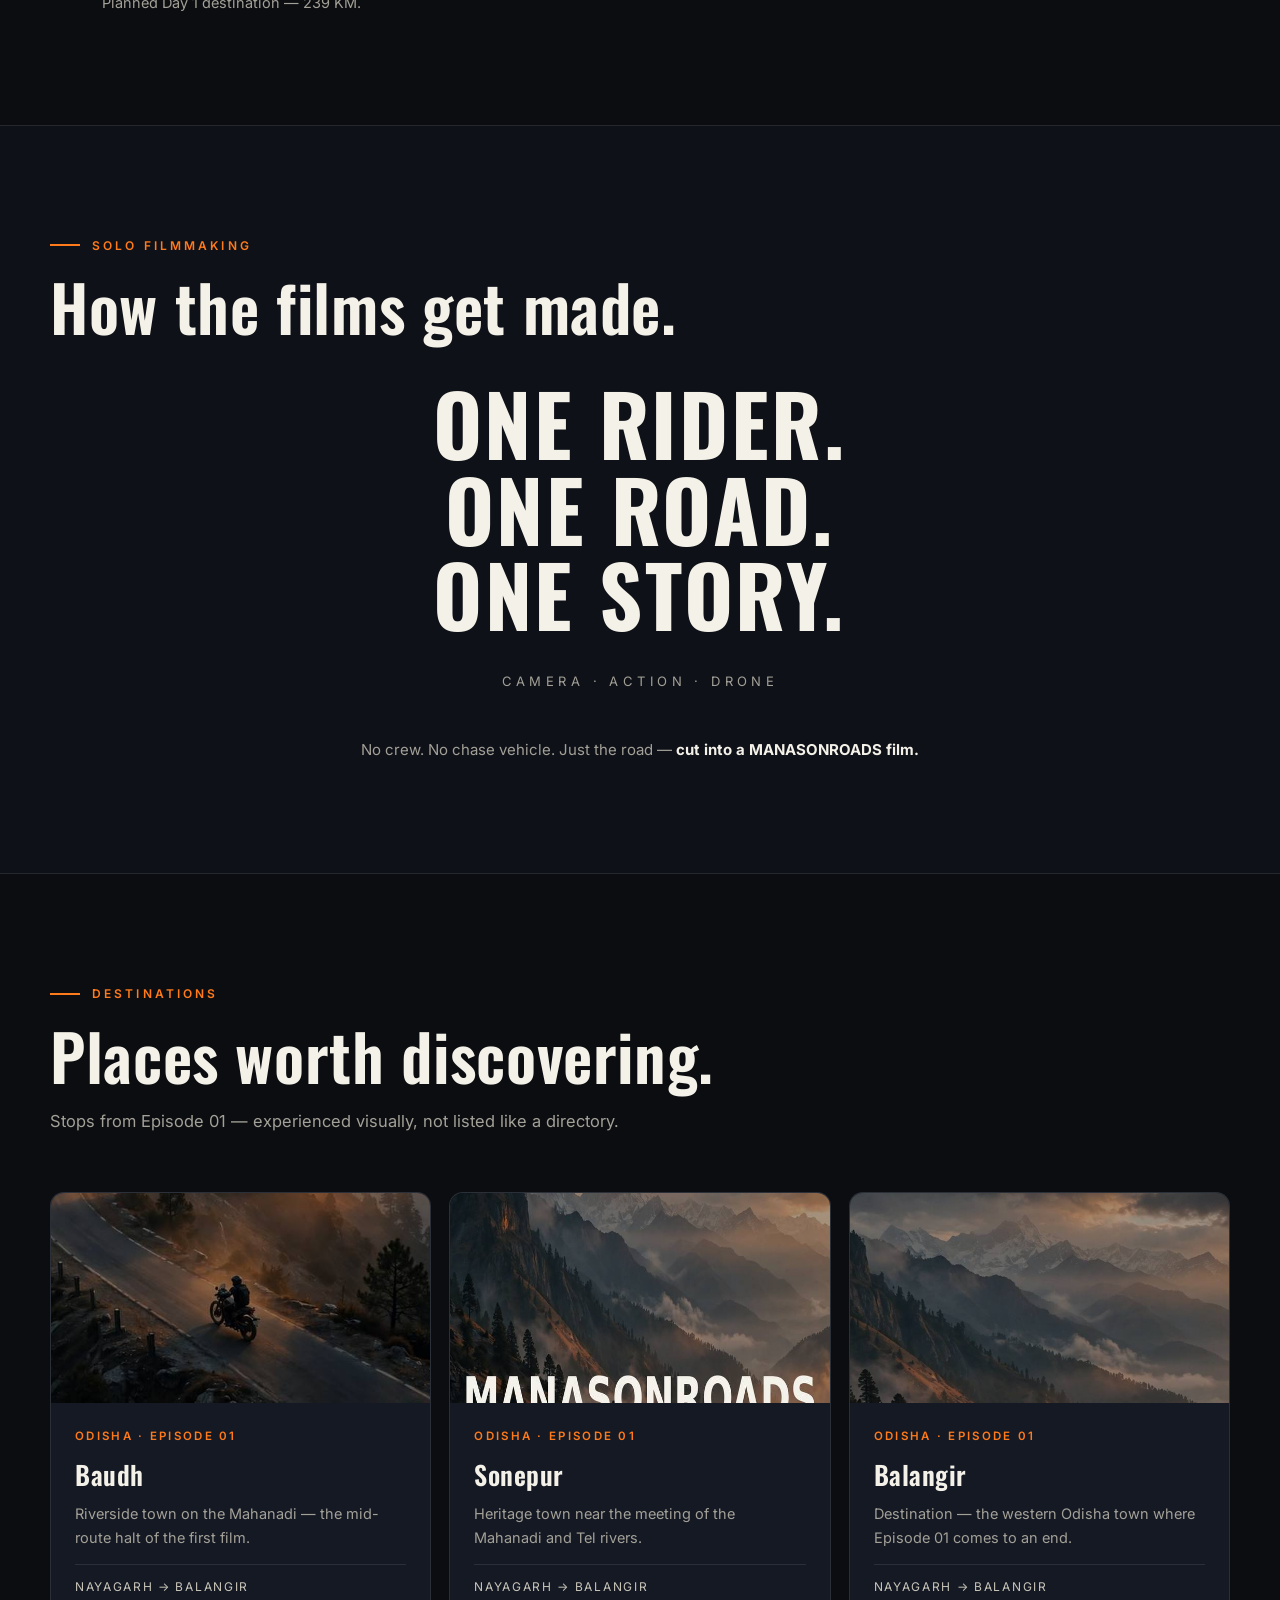
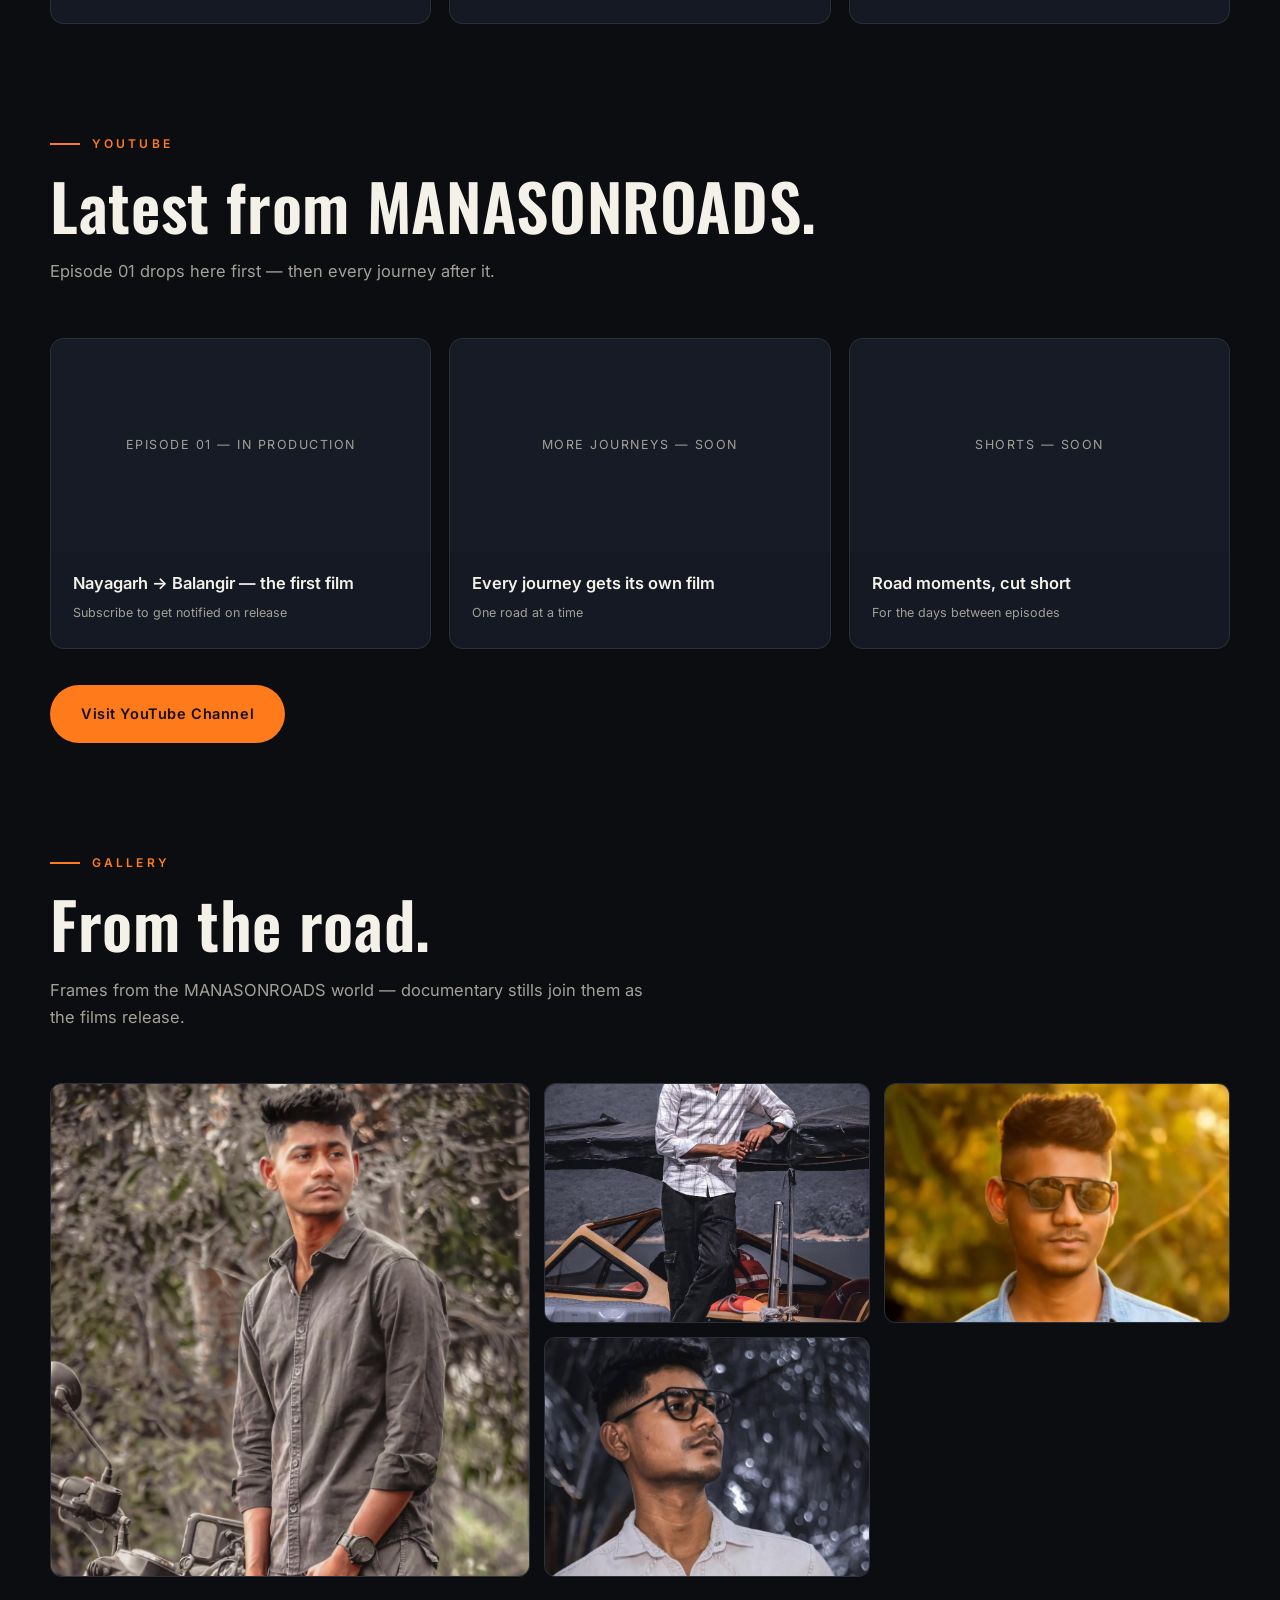
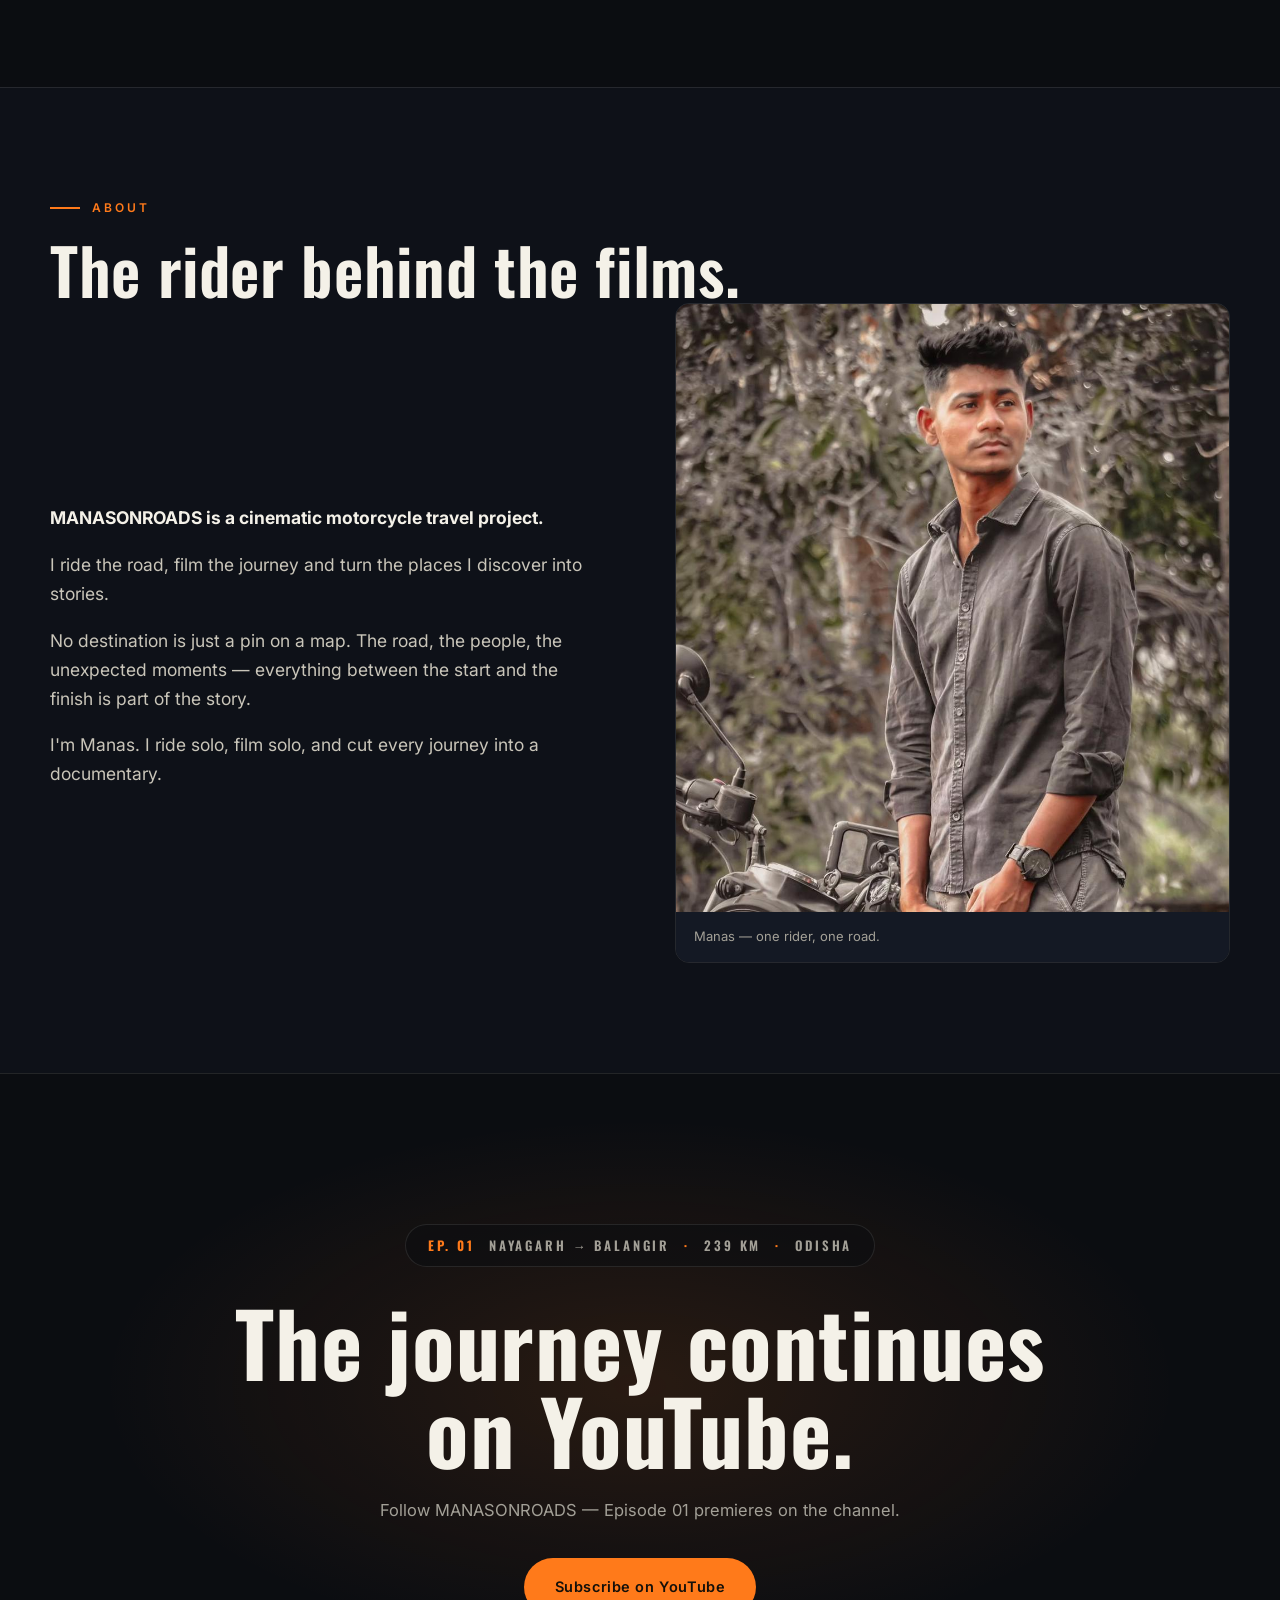
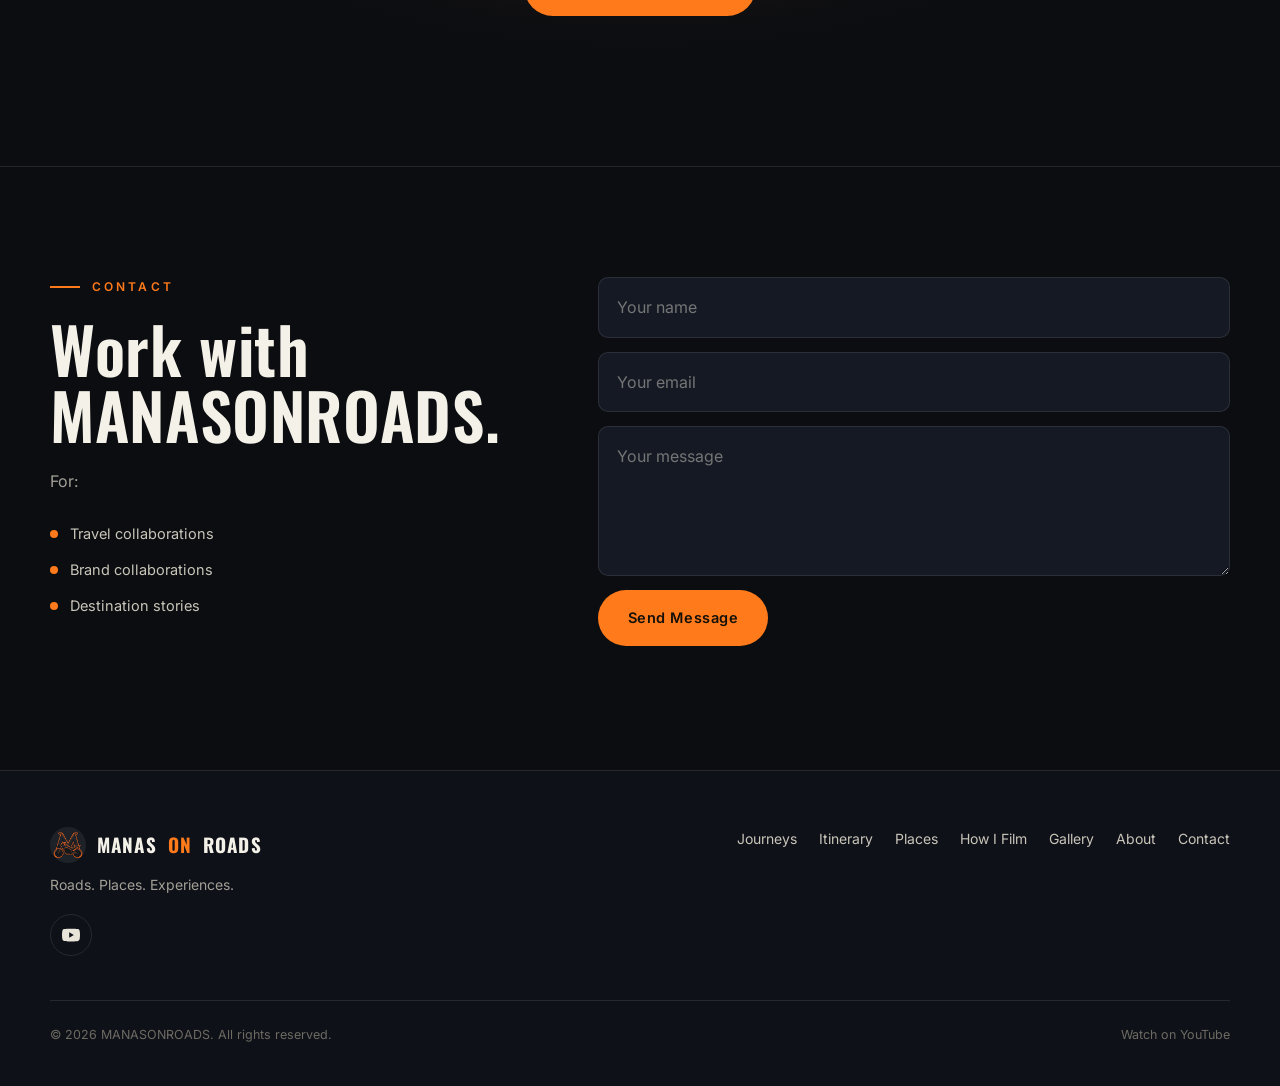
==== commit a56e26a7: "Cleanup pass: cut planning sections, times, disclaimers; slim gear; add Next journeys strip" ====
--- a/index.html
+++ b/index.html
@@ -230,10 +230,6 @@
     .day-card:hover { border-color: var(--accent); transform: translateY(-4px); }
     .day-card .d-img { height: 200px; overflow: hidden; position: relative; }
     .day-card .d-img img { height: 100%; }
-    .day-card .concept-tag {
-      position: absolute; left: 14px; bottom: 12px; font-size: 10.5px; letter-spacing: .18em; text-transform: uppercase;
-      color: #14100a; background: var(--accent); padding: 5px 12px; border-radius: 999px; font-weight: 700;
-    }
     .day-card .d-body { padding: 24px 24px 26px; }
     .day-card .d-head { display: flex; align-items: baseline; justify-content: space-between; gap: 12px; margin-bottom: 6px; }
     .day-card .d-num { font-family: "Oswald", sans-serif; font-size: 22px; font-weight: 700; letter-spacing: .06em; }
@@ -244,7 +240,6 @@
     .d-stats .row { display: grid; grid-template-columns: 92px 1fr; gap: 12px; font-size: 13.5px; }
     .d-stats .k { font-size: 10.5px; letter-spacing: .16em; text-transform: uppercase; color: var(--muted); padding-top: 3px; }
     .d-stats .v { color: #d8d4c8; }
-    .journey-note { margin-top: 40px; color: var(--muted); font-size: 14px; border-left: 2px solid var(--accent); padding-left: 18px; max-width: 660px; }
     .day-cards.four { grid-template-columns: 1fr 1fr; }
     .place-chips { display: flex; flex-wrap: wrap; gap: 10px; margin-top: 26px; }
     .place-chips span {
@@ -290,18 +285,28 @@
     .film { background: var(--bg-soft); border-top: 1px solid var(--line); border-bottom: 1px solid var(--line); }
     .film-mantra {
       font-family: "Oswald", sans-serif; font-weight: 700; text-align: center;
-      font-size: clamp(38px, 7vw, 84px); line-height: 1.02; letter-spacing: .03em; margin: 40px 0 60px;
-    }
-    .gear { display: grid; gap: 0; border-top: 1px solid var(--line); }
-    .gear-row {
-      display: grid; grid-template-columns: 220px 1fr; gap: 28px; align-items: center;
-      padding: 30px 6px; border-bottom: 1px solid var(--line);
-    }
-    .gear-row .g-name { font-family: "Oswald", sans-serif; font-size: 24px; font-weight: 600; letter-spacing: .03em; }
-    .gear-row .g-sub { font-size: 13px; color: var(--muted); margin-top: 4px; }
-    .gear-row .g-role { font-size: 14.5px; color: #c9c5b9; max-width: 520px; }
-    .film-outro { text-align: center; margin-top: 56px; color: var(--muted); font-size: 15px; }
+      font-size: clamp(38px, 7vw, 84px); line-height: 1.02; letter-spacing: .03em; margin: 40px 0 34px;
+    }
+    .film-kit {
+      text-align: center; color: var(--muted); font-size: 13px;
+      letter-spacing: .34em; text-transform: uppercase; margin-bottom: 10px;
+    }
+    .film-outro { text-align: center; margin-top: 46px; color: var(--muted); font-size: 15px; }
     .film-outro b { color: var(--text); }
+
+    /* ---------- next journeys strip ---------- */
+    .next-strip { border-bottom: 1px solid var(--line); }
+    .next-grid { margin-top: 44px; display: grid; grid-template-columns: 1fr 1fr; gap: 18px; }
+    .next-card {
+      display: block; border: 1px solid var(--line); border-radius: var(--radius);
+      background: var(--surface); padding: 30px 30px 28px;
+      transition: border-color .25s, transform .25s;
+    }
+    .next-card:hover { border-color: var(--accent); transform: translateY(-4px); }
+    .next-card .next-no { font-family: "Oswald", sans-serif; font-size: 14px; font-weight: 600; letter-spacing: .24em; color: var(--accent); }
+    .next-card h3 { font-family: "Oswald", sans-serif; font-size: 30px; font-weight: 600; letter-spacing: .02em; margin: 10px 0 6px; }
+    .next-card p { color: var(--muted); font-size: 14.5px; margin: 0; }
+    .next-card .next-link { display: inline-block; margin-top: 16px; font-size: 12.5px; font-weight: 700; letter-spacing: .18em; text-transform: uppercase; color: var(--text); border-bottom: 1px solid var(--accent); padding-bottom: 3px; }
 
     /* ---------- places ---------- */
     .places-grid { margin-top: 56px; display: grid; grid-template-columns: repeat(3, 1fr); gap: 18px; }
@@ -428,7 +433,7 @@
       .about-grid { gap: 44px; }
       .places-grid, .video-grid, .day-cards { grid-template-columns: 1fr 1fr; }
       .info-grid { grid-template-columns: 1fr; }
-      .gear-row { grid-template-columns: 1fr; gap: 8px; padding: 26px 6px; }
+      .next-grid { grid-template-columns: 1fr; }
       .contact-grid { gap: 48px; }
     }
     @media (max-width: 620px) {
@@ -515,8 +520,7 @@
         <h2 class="section-title reveal">Three days. ~700 kilometres.</h2>
         <p class="section-intro reveal">The planned itinerary for the first MANASONROADS journey across western Odisha. Planned — not yet ridden. Once it's done, this page becomes the film.</p>
         <div class="journey-pills reveal">
-          <span class="pill">Upcoming</span>
-          <span class="pill pill-ghost">Planned journey</span>
+          <span class="pill">Planned journey</span>
           <span class="pill pill-ghost">3 days</span>
           <span class="pill pill-ghost">Nayagarh → Balangir</span>
         </div>
@@ -549,15 +553,12 @@
           <article class="day-card reveal">
             <div class="d-img">
               <img src="assets/journey-day-1.jpg" alt="Concept visual — dawn highway through rural Odisha" loading="lazy">
-              <span class="concept-tag">Concept visual</span>
             </div>
             <div class="d-body">
               <div class="d-head"><div class="d-num"><span>DAY 1</span></div><div class="d-dist">~239 km</div></div>
               <div class="d-focus">Boudh Heritage &amp; Road Journey</div>
               <div class="d-stats">
                 <div class="row"><span class="k">Route</span><span class="v">Nayagarh → Balangir via Daspalla, Charichhak, Purunakatak, Baudhgarh, Sonepur, Tarbha</span></div>
-                <div class="row"><span class="k">Departure</span><span class="v">07:00 AM</span></div>
-                <div class="row"><span class="k">Arrival</span><span class="v">~01:30 PM</span></div>
                 <div class="row"><span class="k">Stops</span><span class="v">Daspalla, Baudhgarh, Sonepur</span></div>
                 <div class="row"><span class="k">Overnight</span><span class="v">Balangir</span></div>
               </div>
@@ -566,15 +567,12 @@
           <article class="day-card reveal">
             <div class="d-img">
               <img src="assets/journey-day-2.jpg" alt="Concept visual — misty foothills of the Gandhamardan hills" loading="lazy">
-              <span class="concept-tag">Concept visual</span>
             </div>
             <div class="d-body">
               <div class="d-head"><div class="d-num"><span>DAY 2</span></div><div class="d-dist">~165 km round trip</div></div>
               <div class="d-focus">Gandhamardan &amp; Harishankar</div>
               <div class="d-stats">
                 <div class="row"><span class="k">Route</span><span class="v">Balangir → Patnagarh → Khaprakhol → Harishankar → Balangir</span></div>
-                <div class="row"><span class="k">Departure</span><span class="v">08:00 AM</span></div>
-                <div class="row"><span class="k">Return</span><span class="v">~05:30 PM</span></div>
                 <div class="row"><span class="k">Stops</span><span class="v">Patnagarh, Khaprakhol, Harishankar</span></div>
                 <div class="row"><span class="k">Overnight</span><span class="v">Balangir</span></div>
               </div>
@@ -583,22 +581,40 @@
           <article class="day-card reveal">
             <div class="d-img">
               <img src="assets/journey-day-3.jpg" alt="Concept visual — ancient temples at golden hour" loading="lazy">
-              <span class="concept-tag">Concept visual</span>
             </div>
             <div class="d-body">
               <div class="d-head"><div class="d-num"><span>DAY 3</span></div><div class="d-dist">~280 km</div></div>
               <div class="d-focus">Ancient Heritage &amp; Return</div>
               <div class="d-stats">
                 <div class="row"><span class="k">Route</span><span class="v">Balangir → Ranipur Jharial → Sonepur → Boudh → Daspalla → Nayagarh</span></div>
-                <div class="row"><span class="k">Departure</span><span class="v">07:30 AM</span></div>
-                <div class="row"><span class="k">Arrival</span><span class="v">~06:30 PM</span></div>
                 <div class="row"><span class="k">Stops</span><span class="v">Ranipur Jharial, Sonepur / Boudh / Daspalla</span></div>
                 <div class="row"><span class="k">Destination</span><span class="v">Nayagarh</span></div>
               </div>
             </div>
           </article>
         </div>
-        <p class="journey-note reveal">These are concept visuals for a journey that hasn't happened yet — real documentary frames will replace them after the ride.</p>
+      </div>
+    </section>
+
+    <!-- ============ NEXT JOURNEYS ============ -->
+    <section class="next-strip" id="next">
+      <div class="container">
+        <div class="section-label">Next journeys</div>
+        <h2 class="section-title reveal">Coming after Episode 01.</h2>
+        <div class="next-grid">
+          <a class="next-card reveal" href="#journey-2">
+            <div class="next-no">02</div>
+            <h3>Eastern Ghats</h3>
+            <p>Nayagarh → Koraput · 4 days · Deomali · Duduma</p>
+            <span class="next-link">View plan</span>
+          </a>
+          <a class="next-card reveal" href="#journey-3">
+            <div class="next-no">03</div>
+            <h3>Hirakud &amp; Mahanadi</h3>
+            <p>Nayagarh → Sambalpur · 3 days · Hirakud Dam · Huma</p>
+            <span class="next-link">View plan</span>
+          </a>
+        </div>
       </div>
     </section>
 
@@ -609,7 +625,7 @@
         <h2 class="section-title reveal">Four days. The Eastern Ghats.</h2>
         <p class="section-intro reveal">The second planned MANASONROADS journey — Nayagarh to Koraput and back, over Deomali and through the Machkund gorge. Planned — not yet ridden.</p>
         <div class="journey-pills reveal">
-          <span class="pill">Upcoming</span>
+          <span class="pill">Planned journey</span>
           <span class="pill pill-ghost">4 days</span>
           <span class="pill pill-ghost">Royal Enfield Classic 350</span>
           <span class="pill pill-ghost">402 km one way</span>
@@ -652,15 +668,13 @@
           <article class="day-card reveal">
             <div class="d-img">
               <img src="assets/journey2-day-1.jpg" alt="Concept visual — winding forested ghat road at dawn" loading="lazy">
-              <span class="concept-tag">Concept visual</span>
             </div>
             <div class="d-body">
               <div class="d-head"><div class="d-num"><span>DAY 1</span></div><div class="d-dist">~285 km</div></div>
               <div class="d-focus">Eastern Ghats Ascent</div>
               <div class="d-stats">
                 <div class="row"><span class="k">Route</span><span class="v">Nayagarh → Bhanjanagar → Asika → Mohana → Rayagada</span></div>
-                <div class="row"><span class="k">Kick-off</span><span class="v">06:30 AM · ~6.5–7 hrs riding</span></div>
-                <div class="row"><span class="k">Arrival</span><span class="v">~03:30 PM</span></div>
+                <div class="row"><span class="k">Riding</span><span class="v">~6.5–7 hrs</span></div>
                 <div class="row"><span class="k">Highlights</span><span class="v">Gajapati–Rayagada forested corridors · Mohana market break · Maa Majhighariani Temple</span></div>
                 <div class="row"><span class="k">Night stay</span><span class="v">Rayagada</span></div>
               </div>
@@ -669,15 +683,13 @@
           <article class="day-card reveal">
             <div class="d-img">
               <img src="assets/journey2-day-2.jpg" alt="Concept visual — motorcycle on a high mountain tableland ridge" loading="lazy">
-              <span class="concept-tag">Concept visual</span>
             </div>
             <div class="d-body">
               <div class="d-head"><div class="d-num"><span>DAY 2</span></div><div class="d-dist">~160 km</div></div>
               <div class="d-focus">Deomali &amp; Koraput</div>
               <div class="d-stats">
                 <div class="row"><span class="k">Route</span><span class="v">Rayagada → Laxmipur → Semiliguda → Deomali → Koraput</span></div>
-                <div class="row"><span class="k">Kick-off</span><span class="v">07:30 AM · ~4.5 hrs riding</span></div>
-                <div class="row"><span class="k">Arrival</span><span class="v">~05:00 PM</span></div>
+                <div class="row"><span class="k">Riding</span><span class="v">4.5 hrs</span></div>
                 <div class="row"><span class="k">Highlights</span><span class="v">Deomali ridge &amp; tableland (1,672 m) · Kolab Reservoir evening</span></div>
                 <div class="row"><span class="k">Night stay</span><span class="v">Koraput</span></div>
               </div>
@@ -686,15 +698,13 @@
           <article class="day-card reveal">
             <div class="d-img">
               <img src="assets/journey2-day-3.jpg" alt="Concept visual — waterfall in a deep forested gorge" loading="lazy">
-              <span class="concept-tag">Concept visual</span>
             </div>
             <div class="d-body">
               <div class="d-head"><div class="d-num"><span>DAY 3</span></div><div class="d-dist">~140 km round trip</div></div>
               <div class="d-focus">Duduma &amp; Machkund</div>
               <div class="d-stats">
                 <div class="row"><span class="k">Route</span><span class="v">Koraput → Duduma Waterfall → Machkund → Koraput</span></div>
-                <div class="row"><span class="k">Kick-off</span><span class="v">08:00 AM · ~4 hrs riding</span></div>
-                <div class="row"><span class="k">Arrival</span><span class="v">~05:30 PM</span></div>
+                <div class="row"><span class="k">Riding</span><span class="v">4 hrs</span></div>
                 <div class="row"><span class="k">Highlights</span><span class="v">Sabar Srikhetra · Tribal Museum · Duduma Waterfall · Machkund gorge</span></div>
                 <div class="row"><span class="k">Night stay</span><span class="v">Koraput</span></div>
               </div>
@@ -703,15 +713,13 @@
           <article class="day-card reveal">
             <div class="d-img">
               <img src="assets/journey2-day-4.jpg" alt="Concept visual — lone rider on a highway at golden hour" loading="lazy">
-              <span class="concept-tag">Concept visual</span>
             </div>
             <div class="d-body">
               <div class="d-head"><div class="d-num"><span>DAY 4</span></div><div class="d-dist">~402 km</div></div>
               <div class="d-focus">Return Ride</div>
               <div class="d-stats">
                 <div class="row"><span class="k">Route</span><span class="v">Koraput → Rayagada → Asika → Bhanjanagar → Nayagarh</span></div>
-                <div class="row"><span class="k">Kick-off</span><span class="v">06:00 AM · ~9.5–10.5 hrs riding</span></div>
-                <div class="row"><span class="k">Arrival</span><span class="v">~06:00–06:30 PM</span></div>
+                <div class="row"><span class="k">Riding</span><span class="v">~9.5–10.5 hrs</span></div>
                 <div class="row"><span class="k">Highlights</span><span class="v">Rayagada bypass breakfast · Asika fuel &amp; lunch stop · Bhanjanagar hydration break</span></div>
                 <div class="row"><span class="k">Destination</span><span class="v">Nayagarh</span></div>
               </div>
@@ -719,8 +727,7 @@
           </article>
         </div>
 
-        <div class="info-grid">
-          <div class="info-card reveal">
+        <div class="info-card reveal" style="margin-top:18px">
             <h3>PLACES <span>TO VISIT</span></h3>
             <p class="sub">The stops that shape the route.</p>
             <div class="visit-item">
@@ -744,53 +751,6 @@
               <p>A possible detour — the plan keeps it optional to avoid excessive additional riding.</p>
             </div>
           </div>
-          <div class="info-card reveal">
-            <h3>STAY <span>PLAN</span></h3>
-            <p class="sub">Secure parking for the motorcycle is the one non-negotiable.</p>
-            <div class="visit-item">
-              <h4>Night 1 — Rayagada</h4>
-              <p>Preferred areas: New Bus Stand, Station Road.</p>
-            </div>
-            <div class="visit-item">
-              <h4>Nights 2 &amp; 3 — Koraput</h4>
-              <p>Preferred areas: Post Office Junction, Semiliguda.</p>
-            </div>
-            <div class="visit-item">
-              <h4>Requirement</h4>
-              <p>Secure accommodation with enclosed, safe motorcycle parking.</p>
-            </div>
-          </div>
-          <div class="info-card reveal">
-            <h3>RIDER <span>PREPARATION</span></h3>
-            <p class="sub">Checked before the kick-off.</p>
-            <ul class="check-list">
-              <li>Engine oil check</li>
-              <li>Clutch cable free-play check</li>
-              <li>Tyre inspection</li>
-              <li>Chain lubrication</li>
-              <li>Puncture kit</li>
-              <li>Portable 12V inflator</li>
-              <li>Spare tube</li>
-              <li>Valve key</li>
-              <li>Balanced luggage</li>
-              <li>Windproof riding jacket</li>
-              <li>Thermal base layer</li>
-              <li>Physical cash for areas where connectivity may drop</li>
-            </ul>
-          </div>
-          <div class="info-card reveal">
-            <h3>GHAT <span>RIDING</span></h3>
-            <p class="sub">The plan's rules for the Eastern Ghats.</p>
-            <ul class="check-list">
-              <li>Engine braking on descents</li>
-              <li>Lower gears on ghats</li>
-              <li>Horn at blind bends</li>
-              <li>Extra caution around trucks</li>
-              <li>No mountain riding after sunset</li>
-            </ul>
-          </div>
-        </div>
-        <p class="journey-note reveal">These are concept visuals for a journey that hasn't happened yet — real documentary frames will replace them after the ride. No costs are listed here by design.</p>
       </div>
     </section>
 
@@ -801,7 +761,7 @@
         <h2 class="section-title reveal">Three days. Hirakud &amp; the Mahanadi.</h2>
         <p class="section-intro reveal">The third planned MANASONROADS journey — Nayagarh to Sambalpur and back, along the Mahanadi to the Hirakud dam. Planned — not yet ridden.</p>
         <div class="journey-pills reveal">
-          <span class="pill">Upcoming</span>
+          <span class="pill">Planned journey</span>
           <span class="pill pill-ghost">3 days</span>
           <span class="pill pill-ghost">Royal Enfield Classic 350</span>
           <span class="pill pill-ghost">239 km one way</span>
@@ -839,14 +799,13 @@
           <article class="day-card reveal">
             <div class="d-img">
               <img src="assets/journey3-day-1.jpg" alt="Concept visual — highway past ancient temples and a river at dawn" loading="lazy">
-              <span class="concept-tag">Concept visual</span>
             </div>
             <div class="d-body">
               <div class="d-head"><div class="d-num"><span>DAY 1</span></div><div class="d-dist">~239 km</div></div>
               <div class="d-focus">Nayagarh → Sambalpur</div>
               <div class="d-stats">
                 <div class="row"><span class="k">Route</span><span class="v">Nayagarh → Daspalla → Charichhak → Baudhgarh → Rairakhol/Redhakhol → Jujomura → Sambalpur</span></div>
-                <div class="row"><span class="k">Kick-off</span><span class="v">07:00 AM · ~5.5 hrs riding</span></div>
+                <div class="row"><span class="k">Riding</span><span class="v">5.5 hrs</span></div>
                 <div class="row"><span class="k">Highlights</span><span class="v">Daspalla breakfast · Baudhgarh &amp; Boudh star-shaped temples · Redhakhol break · Maa Samaleswari Temple · Mahanadi riverfront</span></div>
                 <div class="row"><span class="k">Night stay</span><span class="v">Sambalpur</span></div>
               </div>
@@ -855,14 +814,13 @@
           <article class="day-card reveal">
             <div class="d-img">
               <img src="assets/journey3-day-2.jpg" alt="Concept visual — motorcycle overlooking a massive dam and reservoir" loading="lazy">
-              <span class="concept-tag">Concept visual</span>
             </div>
             <div class="d-body">
               <div class="d-head"><div class="d-num"><span>DAY 2</span></div><div class="d-dist">~85 km</div></div>
               <div class="d-focus">Hirakud &amp; Huma Circuit</div>
               <div class="d-stats">
                 <div class="row"><span class="k">Route</span><span class="v">Sambalpur → Burla → Hirakud → Huma → Sambalpur</span></div>
-                <div class="row"><span class="k">Kick-off</span><span class="v">08:30 AM · ~2.5 hrs riding</span></div>
+                <div class="row"><span class="k">Riding</span><span class="v">2.5 hrs</span></div>
                 <div class="row"><span class="k">Highlights</span><span class="v">Hirakud Dam · Gandhi Minar · Jawahar Minar · reservoir dyke · Huma village · Leaning Temple of Huma</span></div>
                 <div class="row"><span class="k">Night stay</span><span class="v">Sambalpur</span></div>
               </div>
@@ -871,15 +829,13 @@
           <article class="day-card reveal">
             <div class="d-img">
               <img src="assets/journey3-day-3.jpg" alt="Concept visual — rider on a rural highway heading home" loading="lazy">
-              <span class="concept-tag">Concept visual</span>
             </div>
             <div class="d-body">
               <div class="d-head"><div class="d-num"><span>DAY 3</span></div><div class="d-dist">~239 km</div></div>
               <div class="d-focus">Sambalpur → Nayagarh</div>
               <div class="d-stats">
                 <div class="row"><span class="k">Route</span><span class="v">Sambalpur → Redhakhol → Purunakatak / Charichhak → Boudh → Daspalla → Nayagarh</span></div>
-                <div class="row"><span class="k">Kick-off</span><span class="v">07:30 AM · ~5.5 hrs riding</span></div>
-                <div class="row"><span class="k">Arrival</span><span class="v">~02:30–03:00 PM</span></div>
+                <div class="row"><span class="k">Riding</span><span class="v">5.5 hrs</span></div>
                 <div class="row"><span class="k">Highlights</span><span class="v">Redhakhol breakfast · Purunakatak / Charichhak lunch · return through Boudh and Daspalla</span></div>
                 <div class="row"><span class="k">Destination</span><span class="v">Nayagarh</span></div>
               </div>
@@ -909,7 +865,6 @@
             <h4>Budharaja Temple &amp; Hilltop Park<span class="opt">Optional</span></h4>
           </div>
         </div>
-        <p class="journey-note reveal">These are concept visuals for a journey that hasn't happened yet — real documentary frames will replace them after the ride. No costs are listed here by design.</p>
       </div>
     </section>
 
@@ -940,21 +895,8 @@
         <div class="section-label">Solo filmmaking</div>
         <h2 class="section-title reveal">How the films get made.</h2>
         <div class="film-mantra reveal">ONE RIDER.<br>ONE ROAD.<br>ONE STORY.</div>
-        <div class="gear">
-          <!-- EDIT: gear list. Update as the kit changes. -->
-          <div class="gear-row">
-            <div><div class="g-name">Sony ZV-E10</div><div class="g-sub">Tamron 20–40mm · Sigma 16mm</div></div>
-            <div class="g-role">The cinematic camera — interviews, landscapes and the frames that carry the story.</div>
-          </div>
-          <div class="gear-row">
-            <div><div class="g-name">DJI Osmo Action 6</div><div class="g-sub">Action camera</div></div>
-            <div class="g-role">Helmet and motorcycle POV — you ride every kilometre first-hand.</div>
-          </div>
-          <div class="gear-row">
-            <div><div class="g-name">DJI Mini 5 Pro</div><div class="g-sub">Drone</div></div>
-            <div class="g-role">The aerial perspective — the road as the documentary sees it.</div>
-          </div>
-        </div>
+        <!-- Full kit (kept out of the spotlight): Sony ZV-E10 (Tamron 20–40mm, Sigma 16mm) · DJI Osmo Action 6 · DJI Mini 5 Pro -->
+        <p class="film-kit reveal">Camera · Action · Drone</p>
         <p class="film-outro reveal">No crew. No chase vehicle. Just the road — <b>cut into a MANASONROADS film.</b></p>
       </div>
     </section>
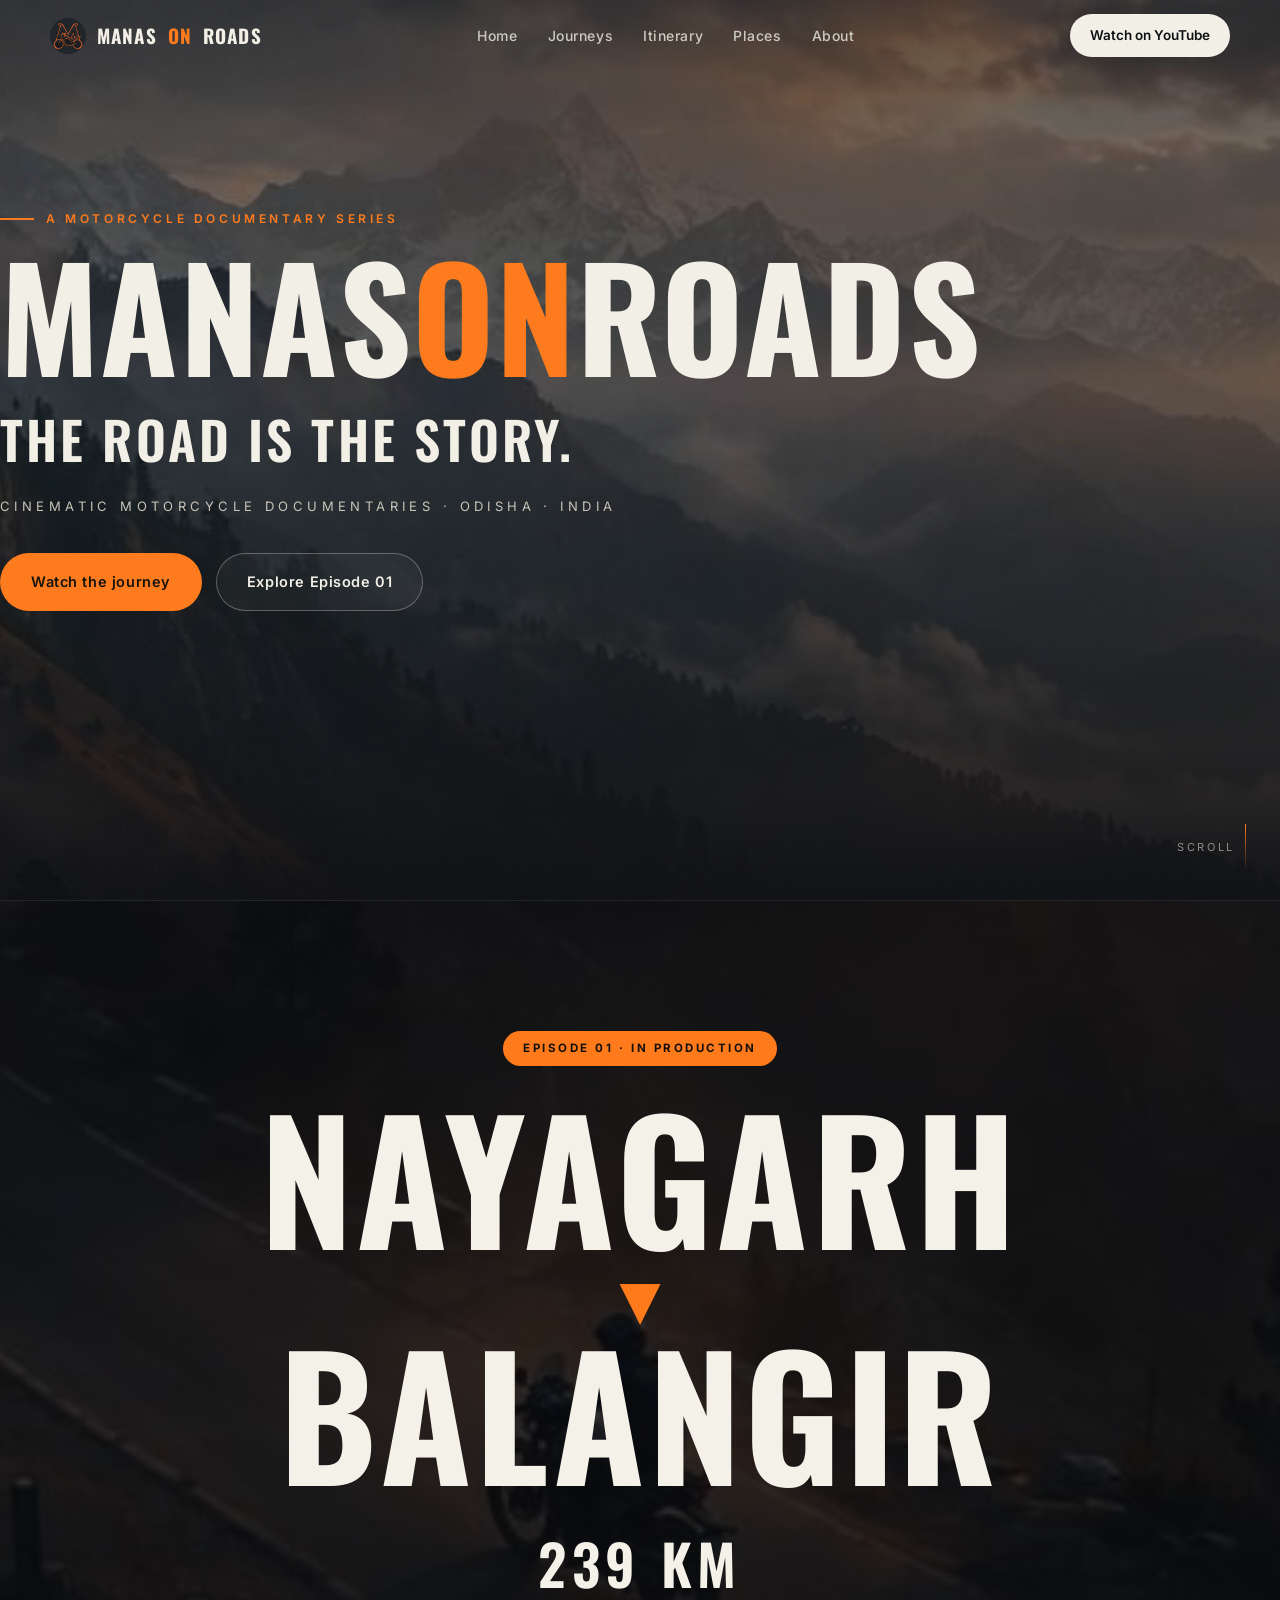
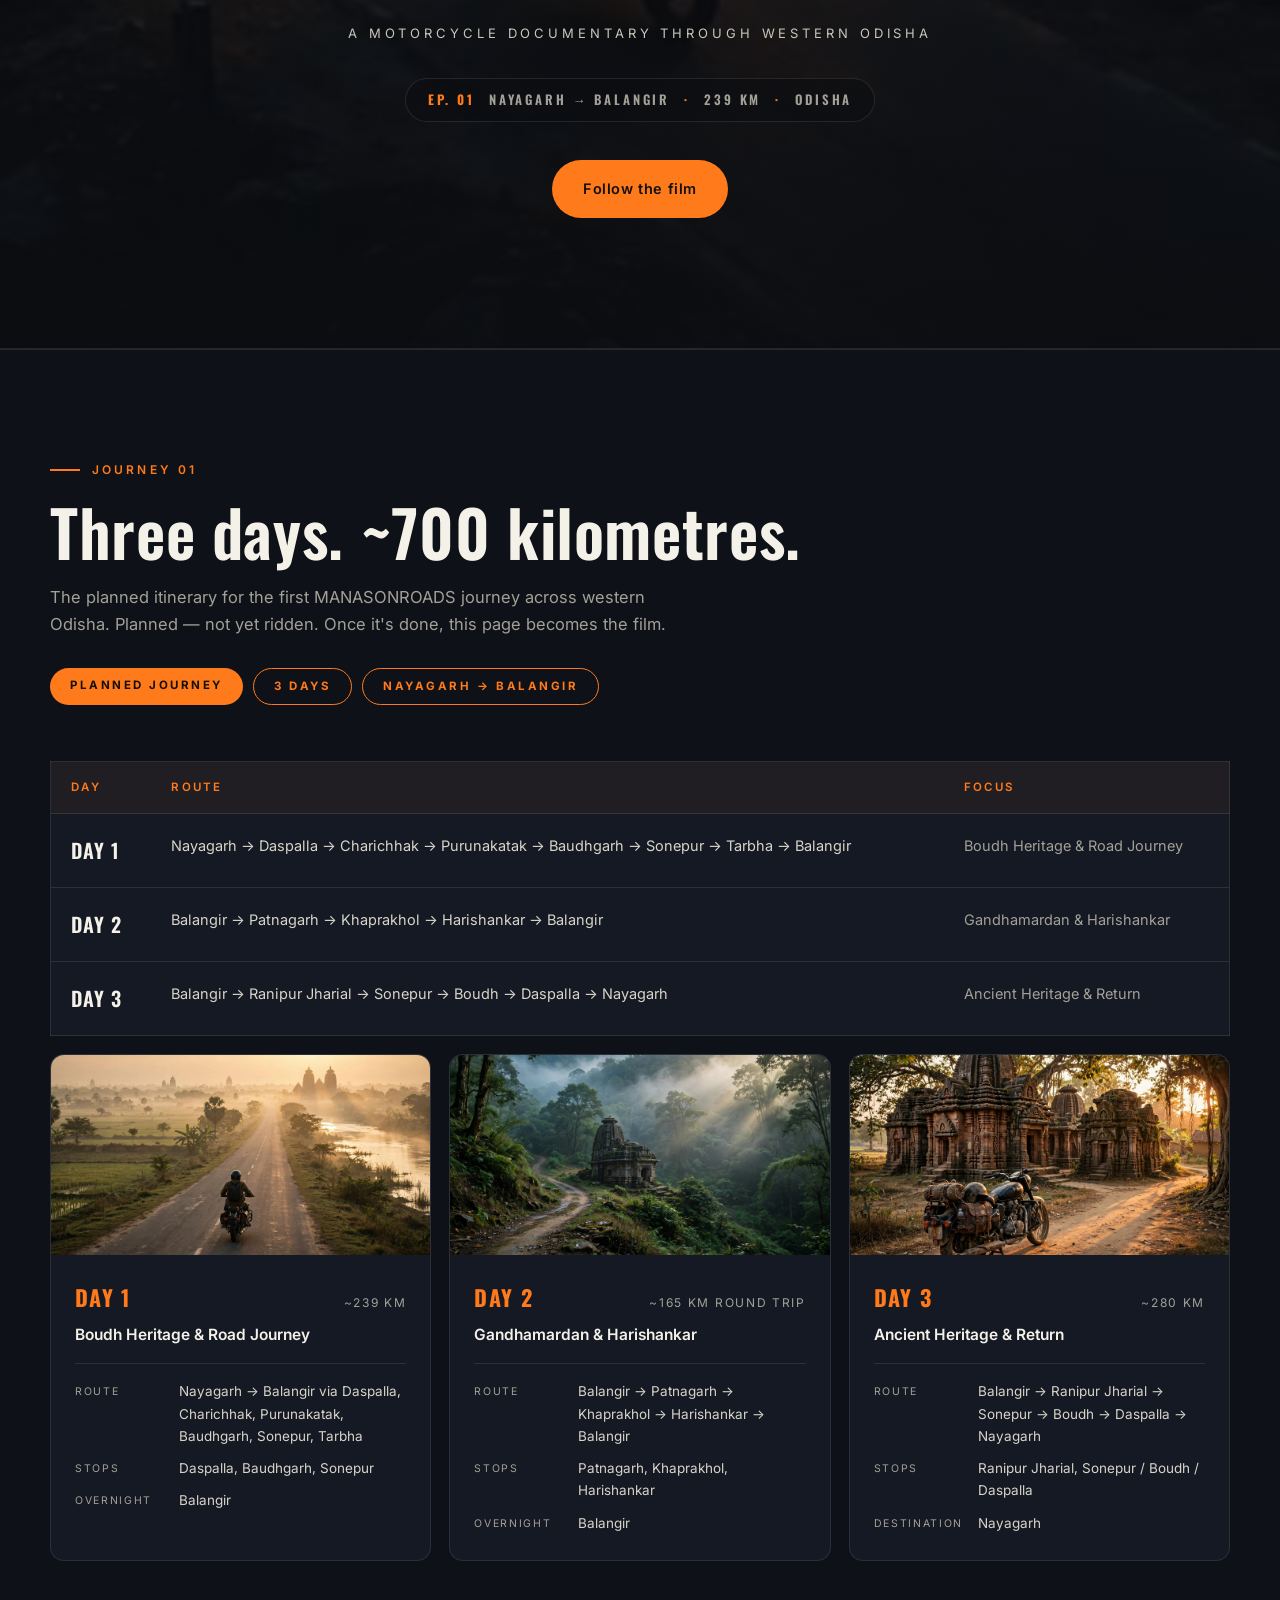
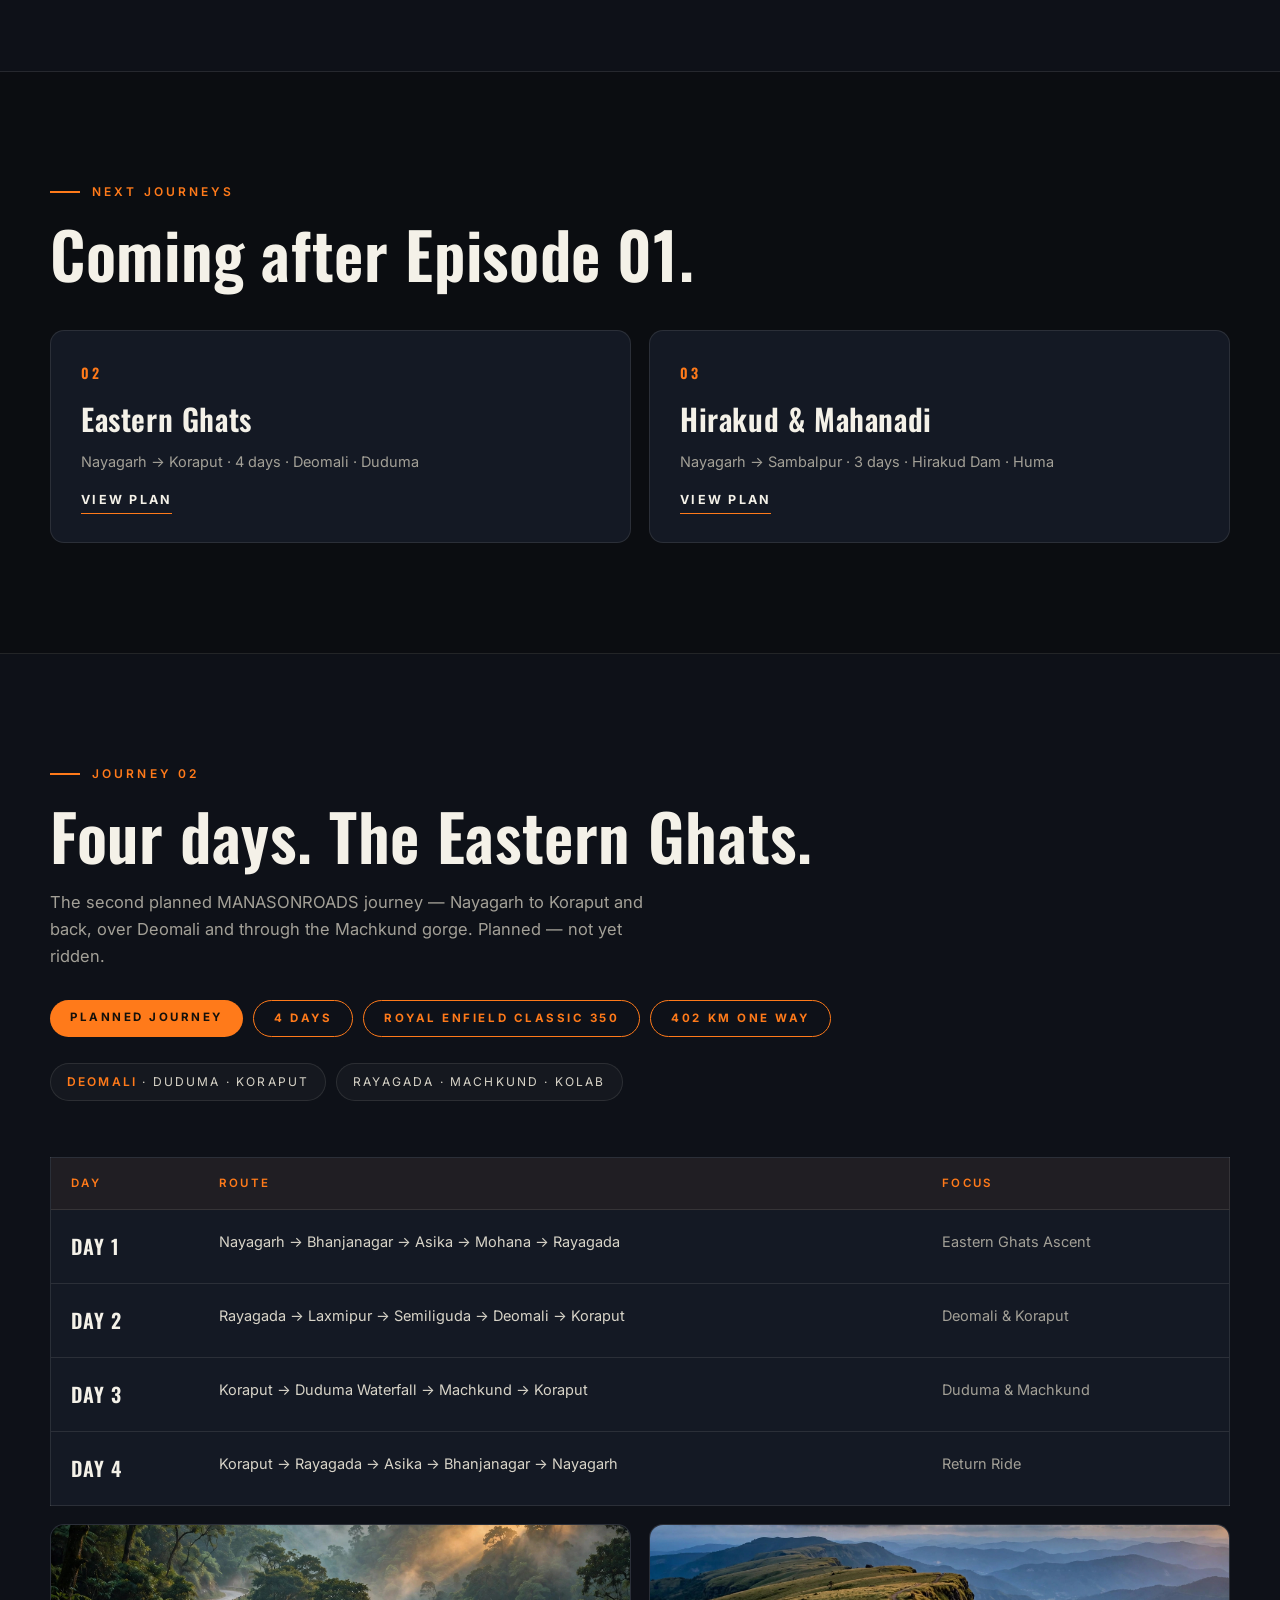
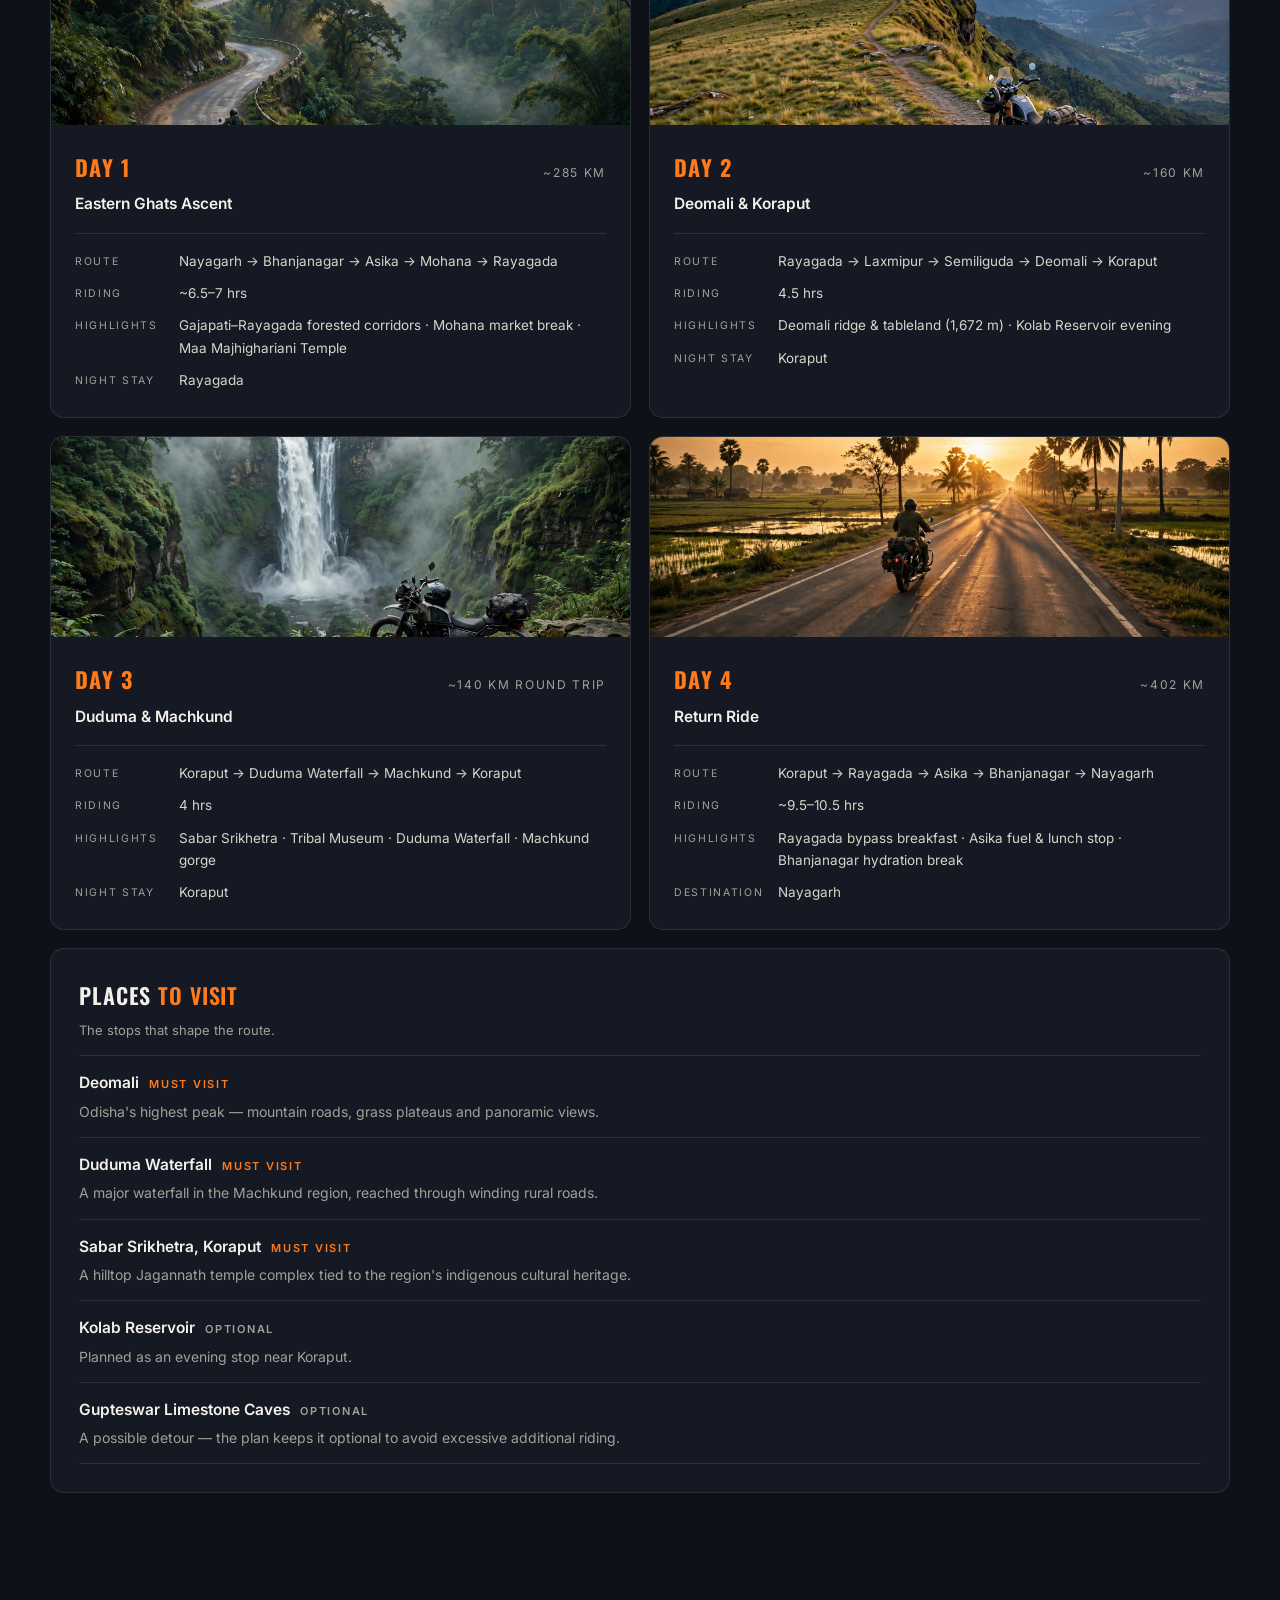
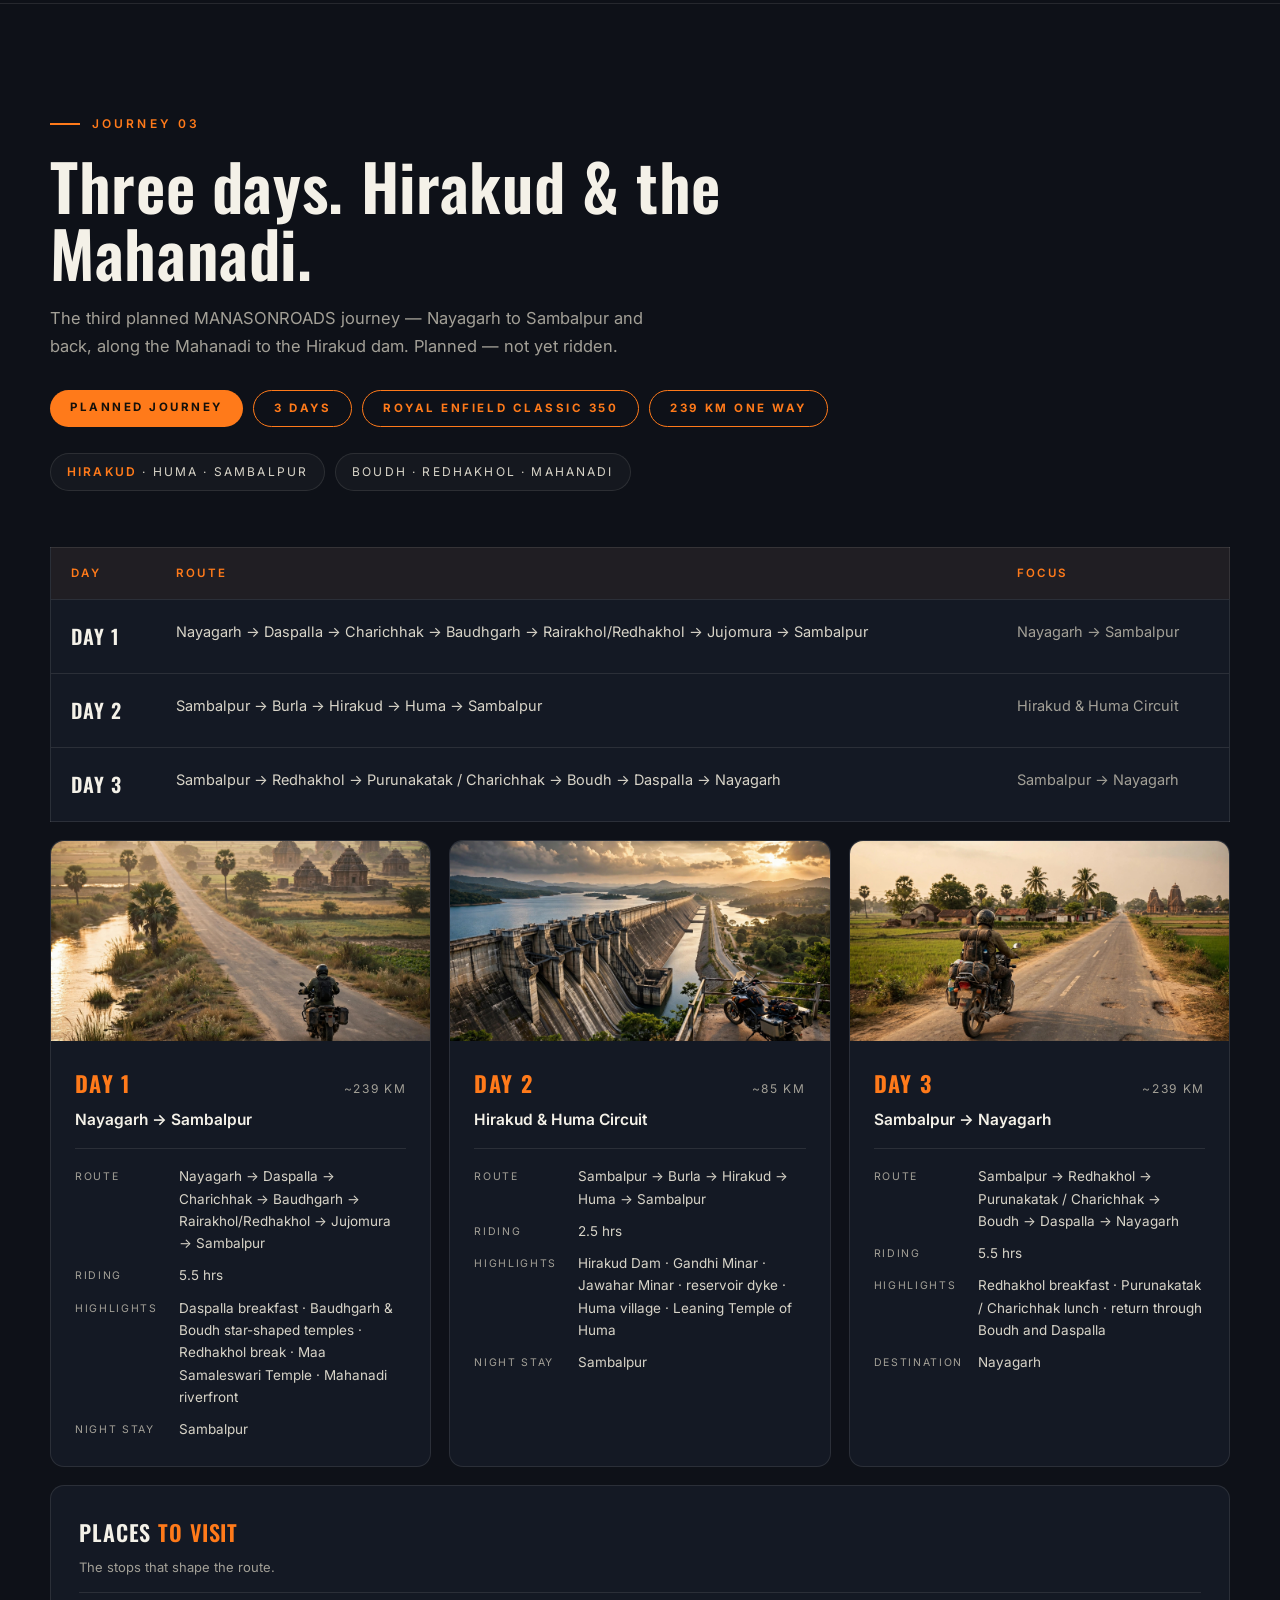
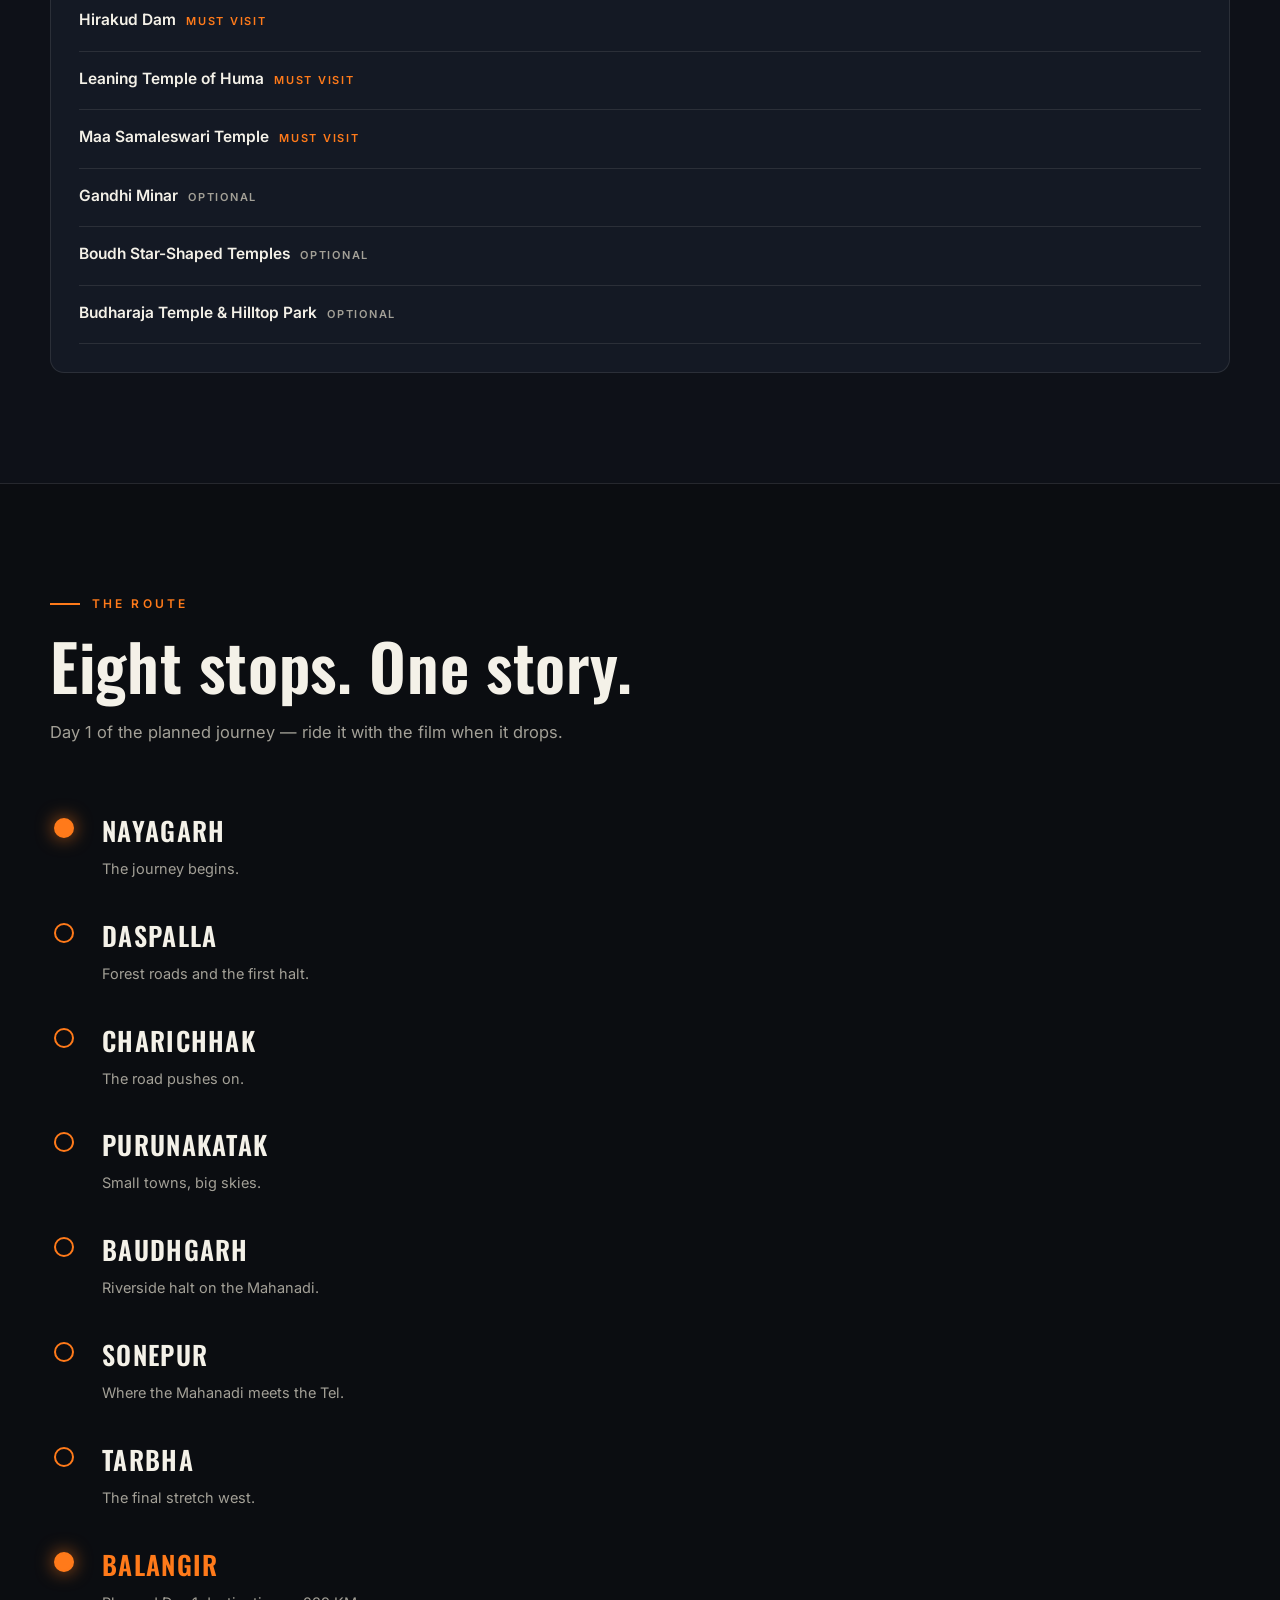
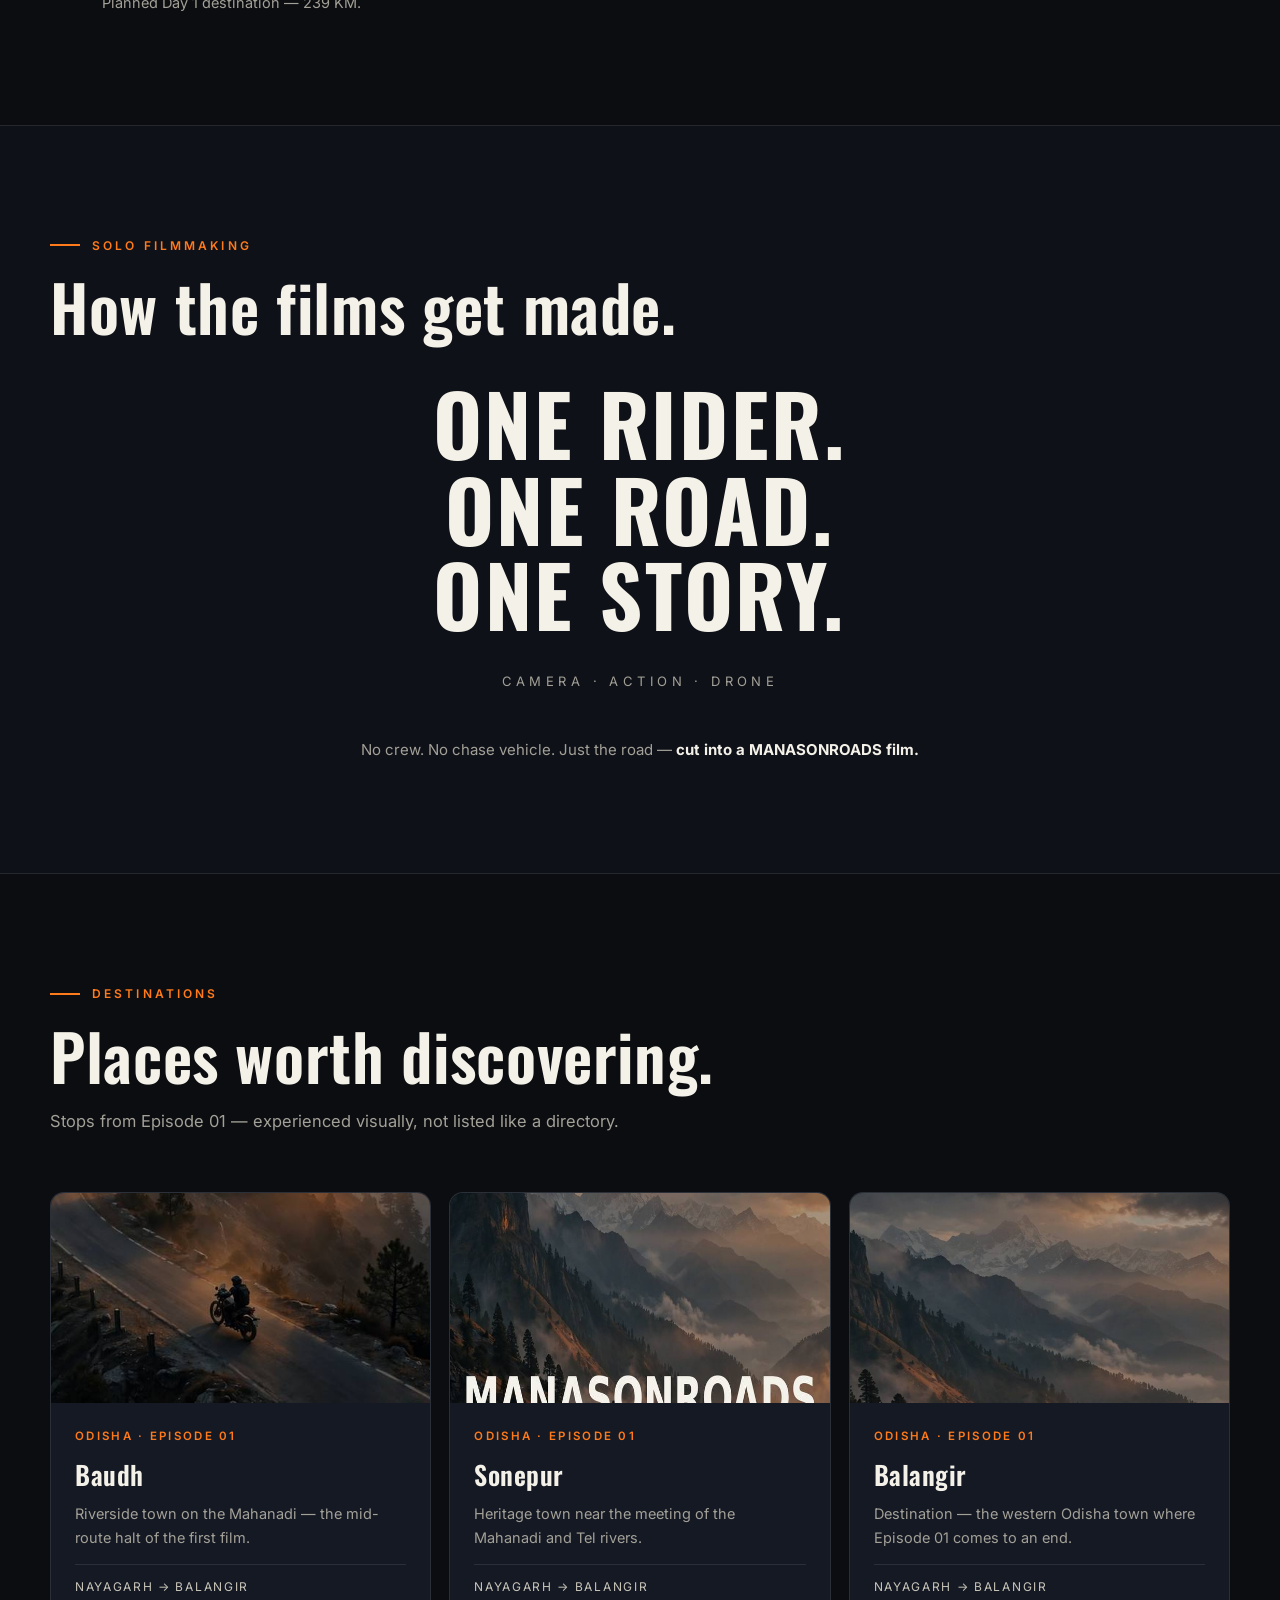
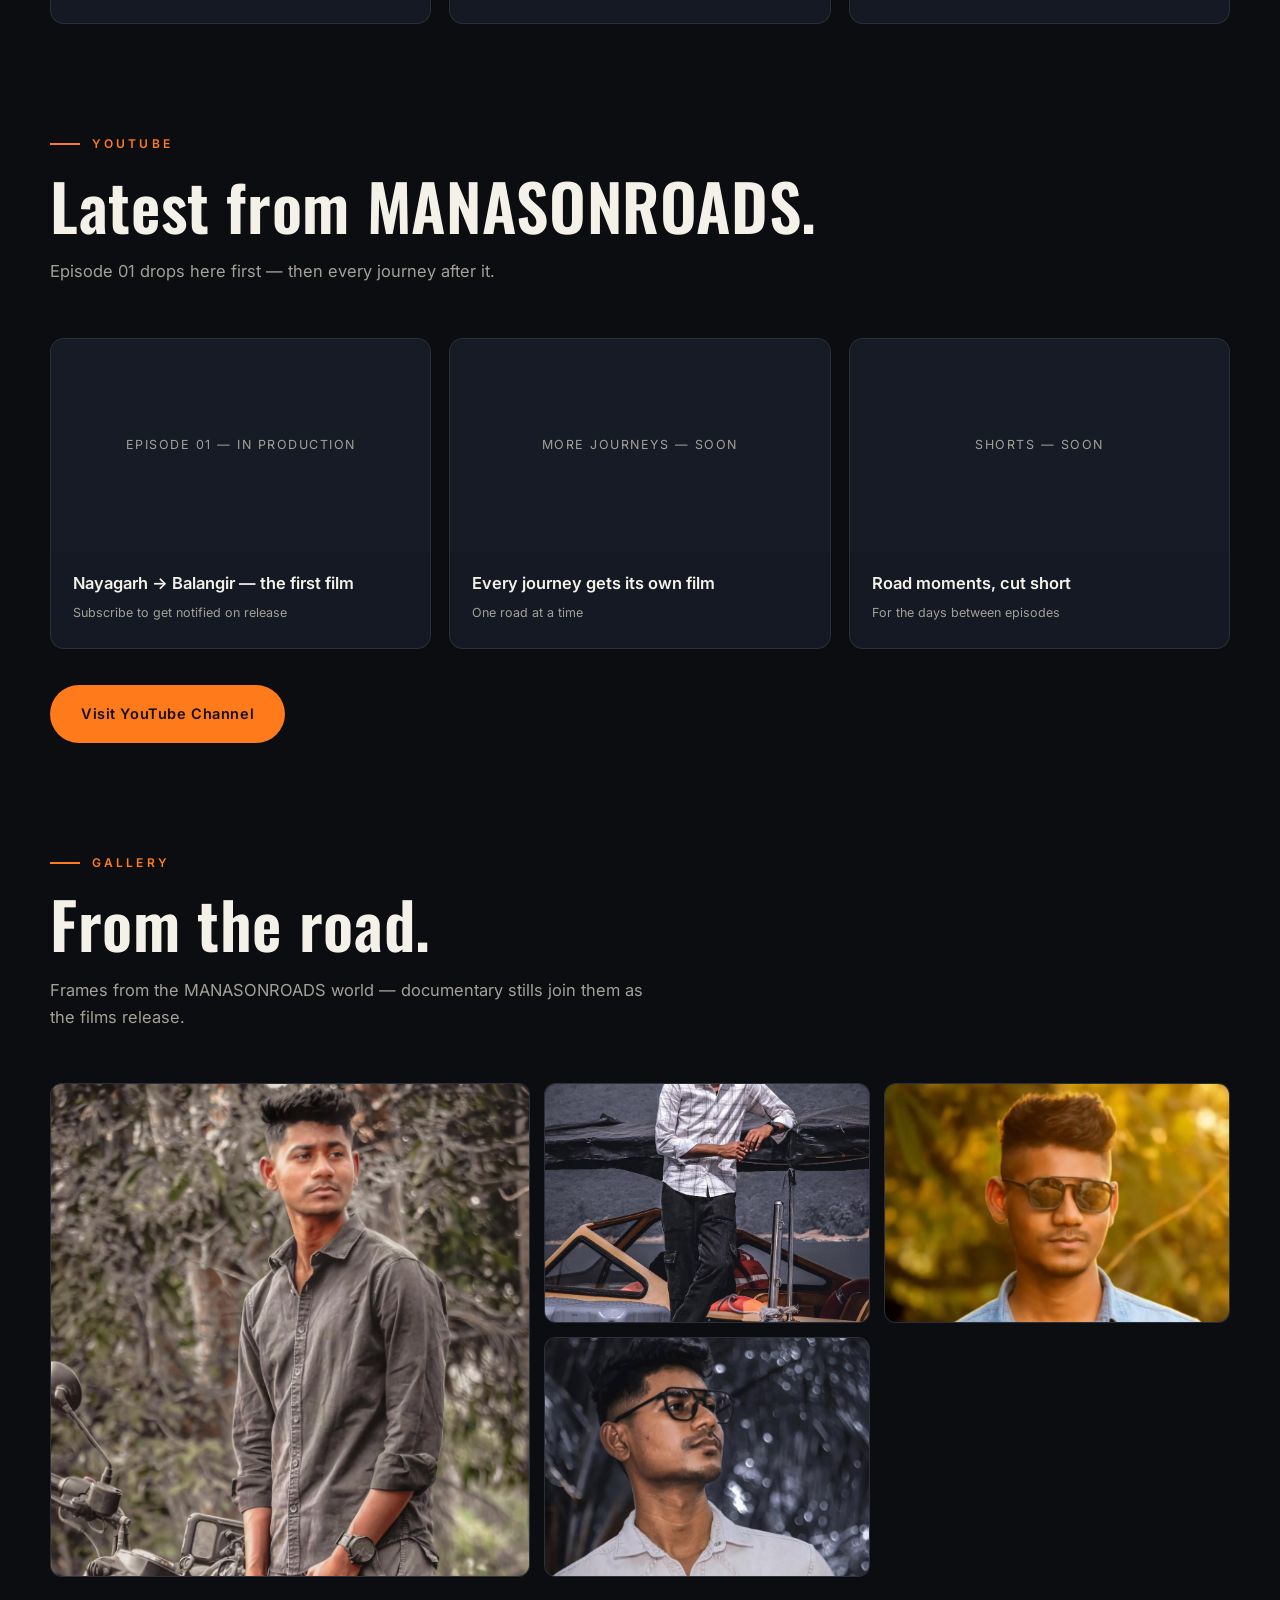
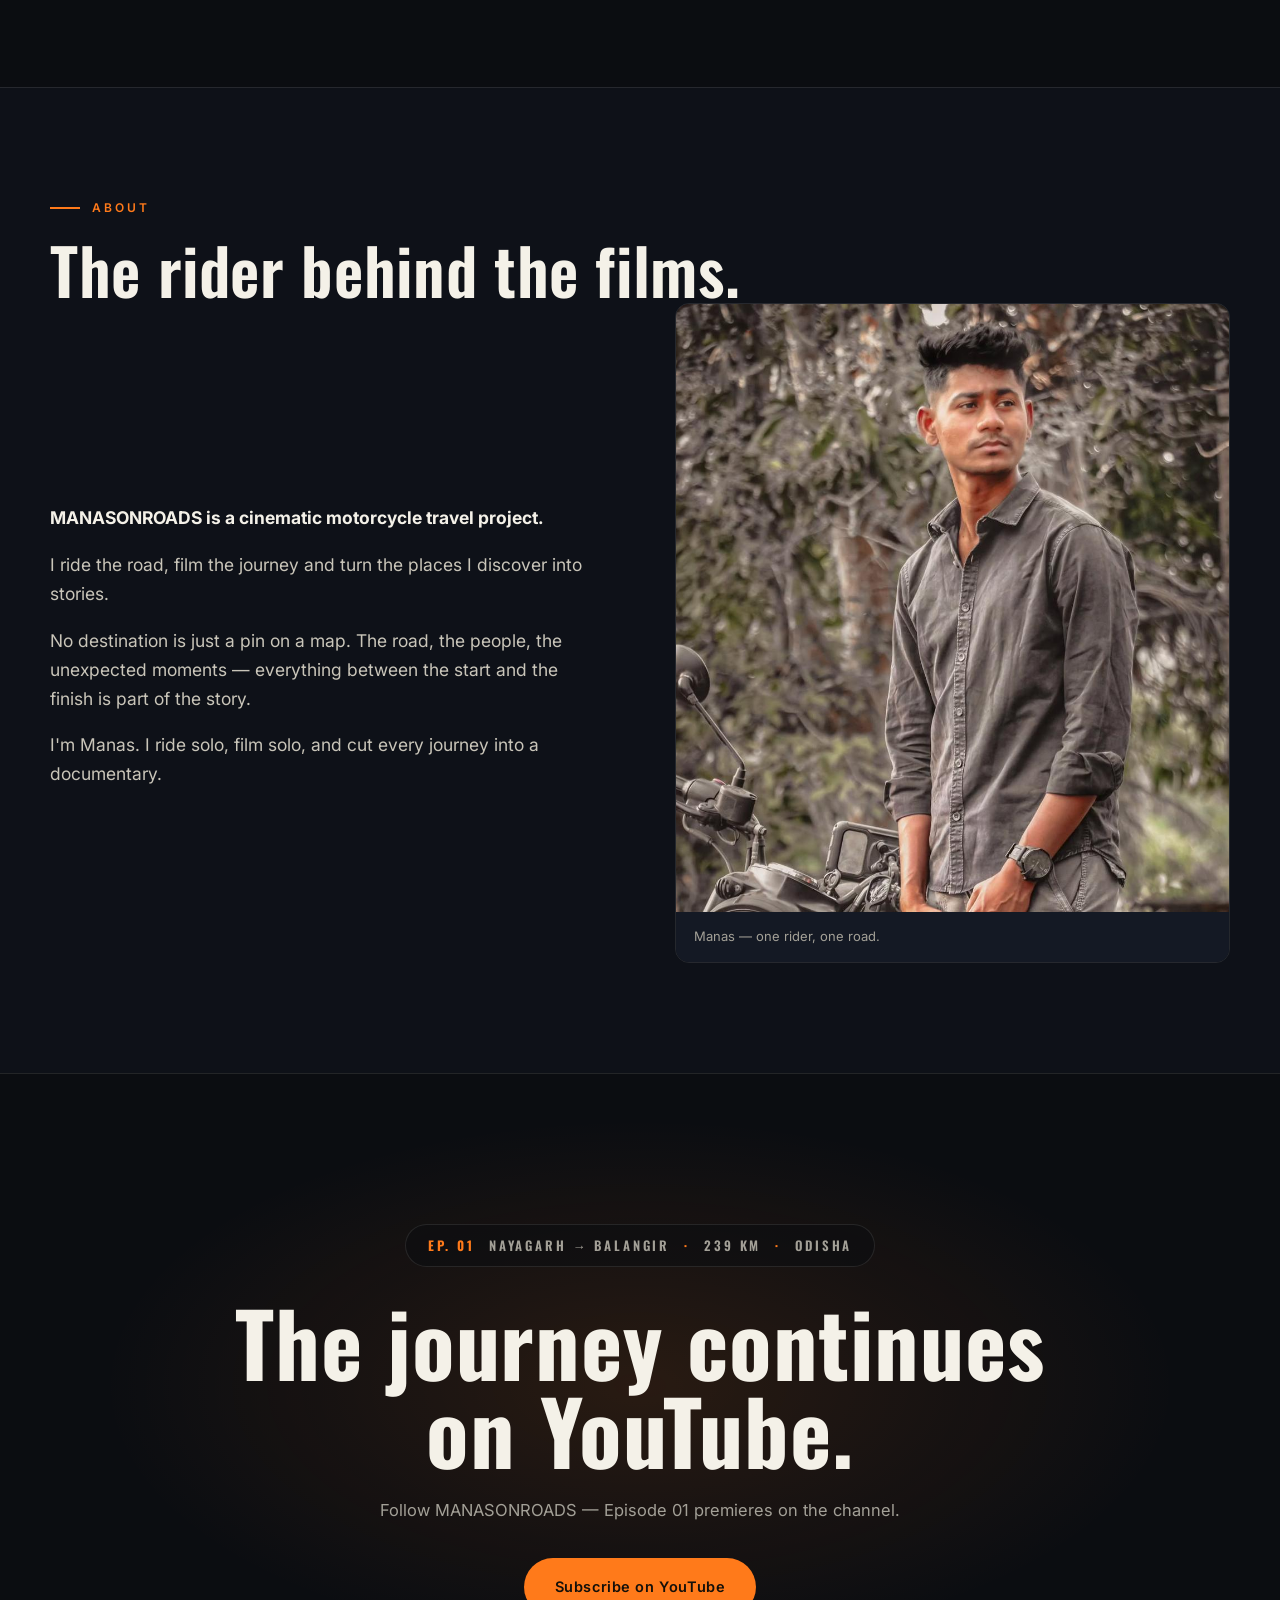
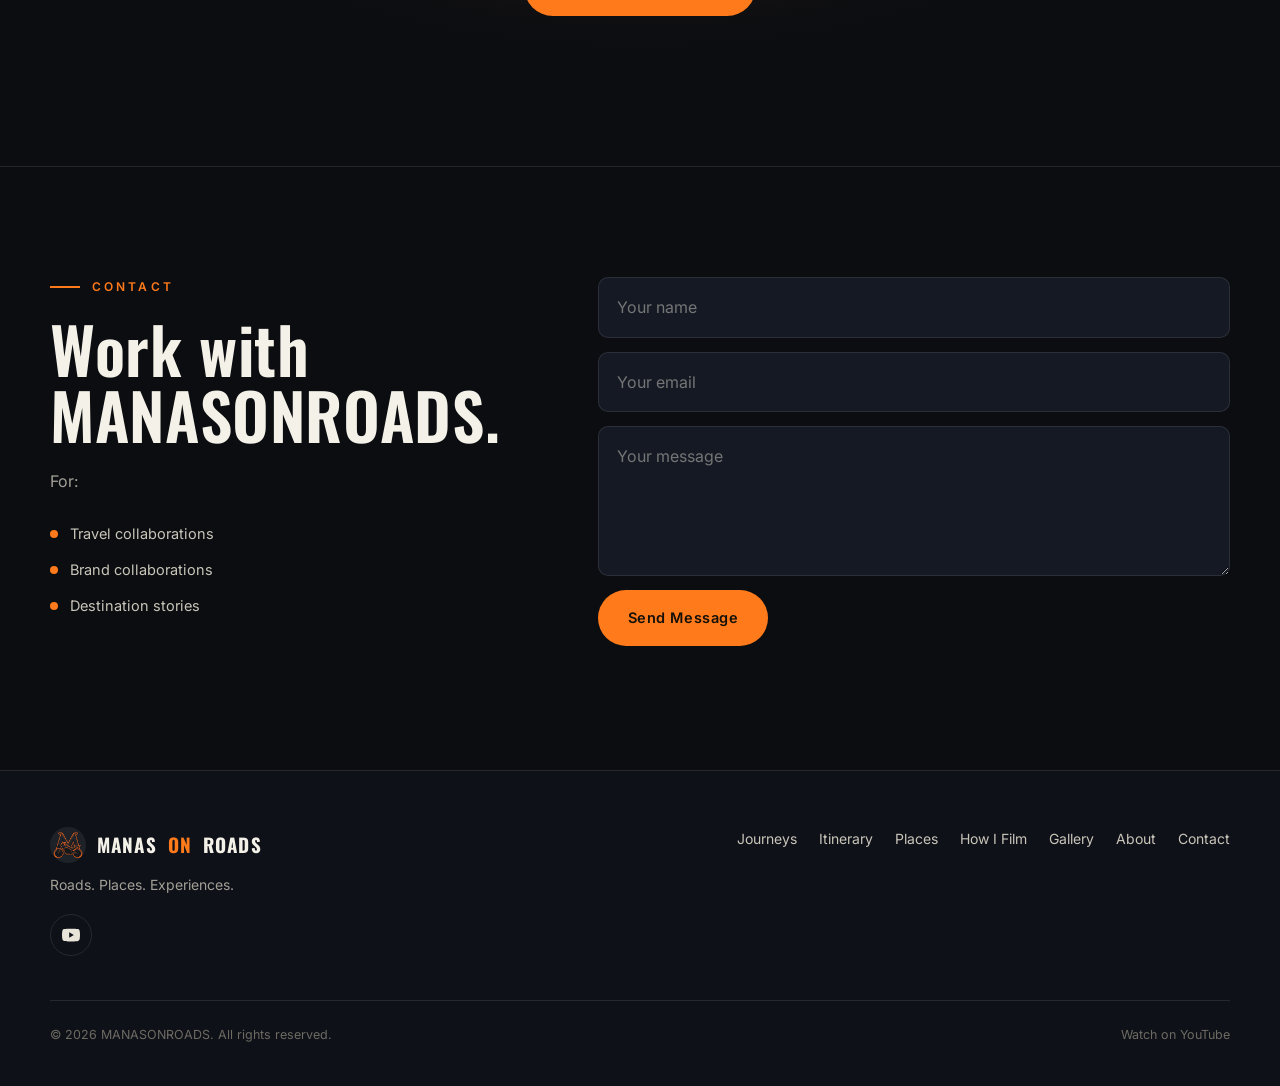
==== commit a0fe3b09: "Consistent journey labels (status lives in the Planned journey pill)" ====
--- a/index.html
+++ b/index.html
@@ -516,7 +516,7 @@
     <!-- ============ UPCOMING JOURNEY ============ -->
     <section class="journey" id="journey">
       <div class="container">
-        <div class="section-label">Upcoming journey 01</div>
+        <div class="section-label">Journey 01</div>
         <h2 class="section-title reveal">Three days. ~700 kilometres.</h2>
         <p class="section-intro reveal">The planned itinerary for the first MANASONROADS journey across western Odisha. Planned — not yet ridden. Once it's done, this page becomes the film.</p>
         <div class="journey-pills reveal">
@@ -621,7 +621,7 @@
     <!-- ============ UPCOMING JOURNEY 02 ============ -->
     <section class="journey" id="journey-2" style="border-top:0">
       <div class="container">
-        <div class="section-label">Upcoming journey 02</div>
+        <div class="section-label">Journey 02</div>
         <h2 class="section-title reveal">Four days. The Eastern Ghats.</h2>
         <p class="section-intro reveal">The second planned MANASONROADS journey — Nayagarh to Koraput and back, over Deomali and through the Machkund gorge. Planned — not yet ridden.</p>
         <div class="journey-pills reveal">
@@ -757,7 +757,7 @@
     <!-- ============ UPCOMING JOURNEY 03 ============ -->
     <section class="journey" id="journey-3" style="border-top:0">
       <div class="container">
-        <div class="section-label">Upcoming journey 03</div>
+        <div class="section-label">Journey 03</div>
         <h2 class="section-title reveal">Three days. Hirakud &amp; the Mahanadi.</h2>
         <p class="section-intro reveal">The third planned MANASONROADS journey — Nayagarh to Sambalpur and back, along the Mahanadi to the Hirakud dam. Planned — not yet ridden.</p>
         <div class="journey-pills reveal">
